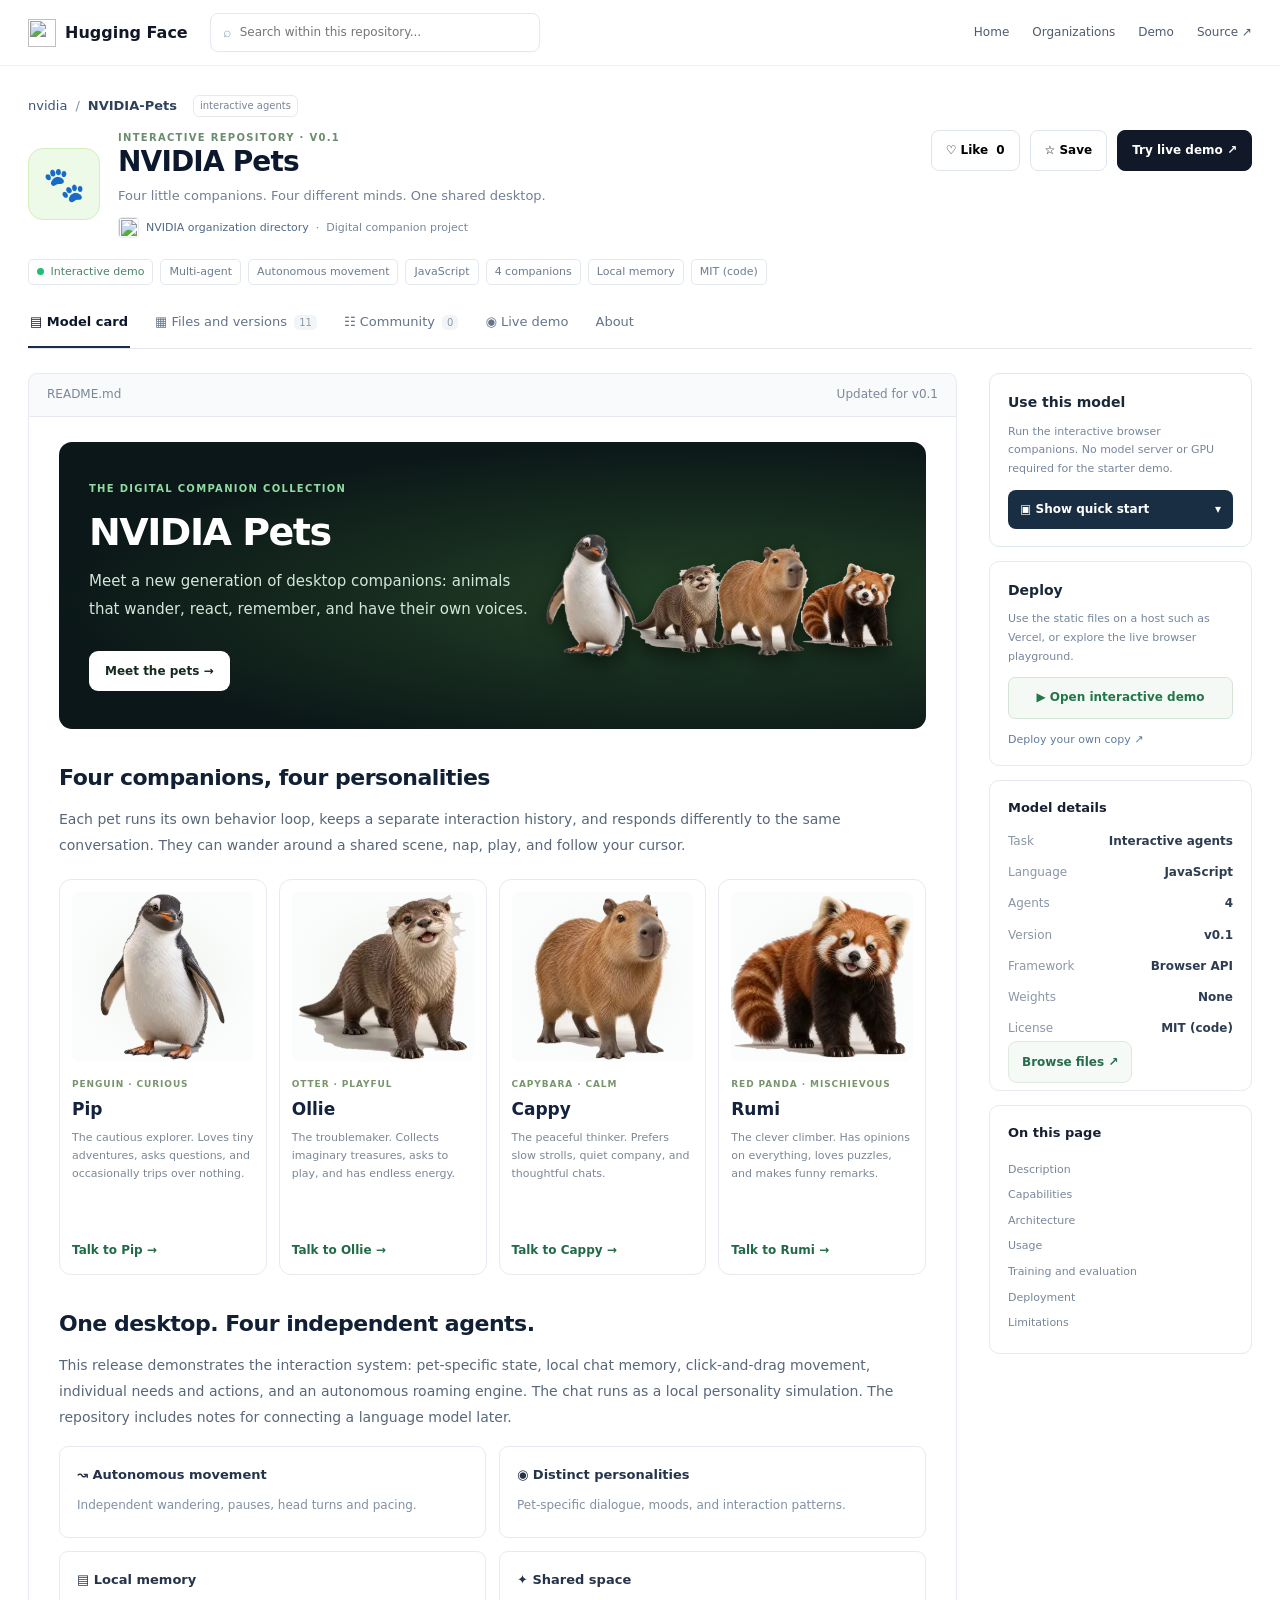
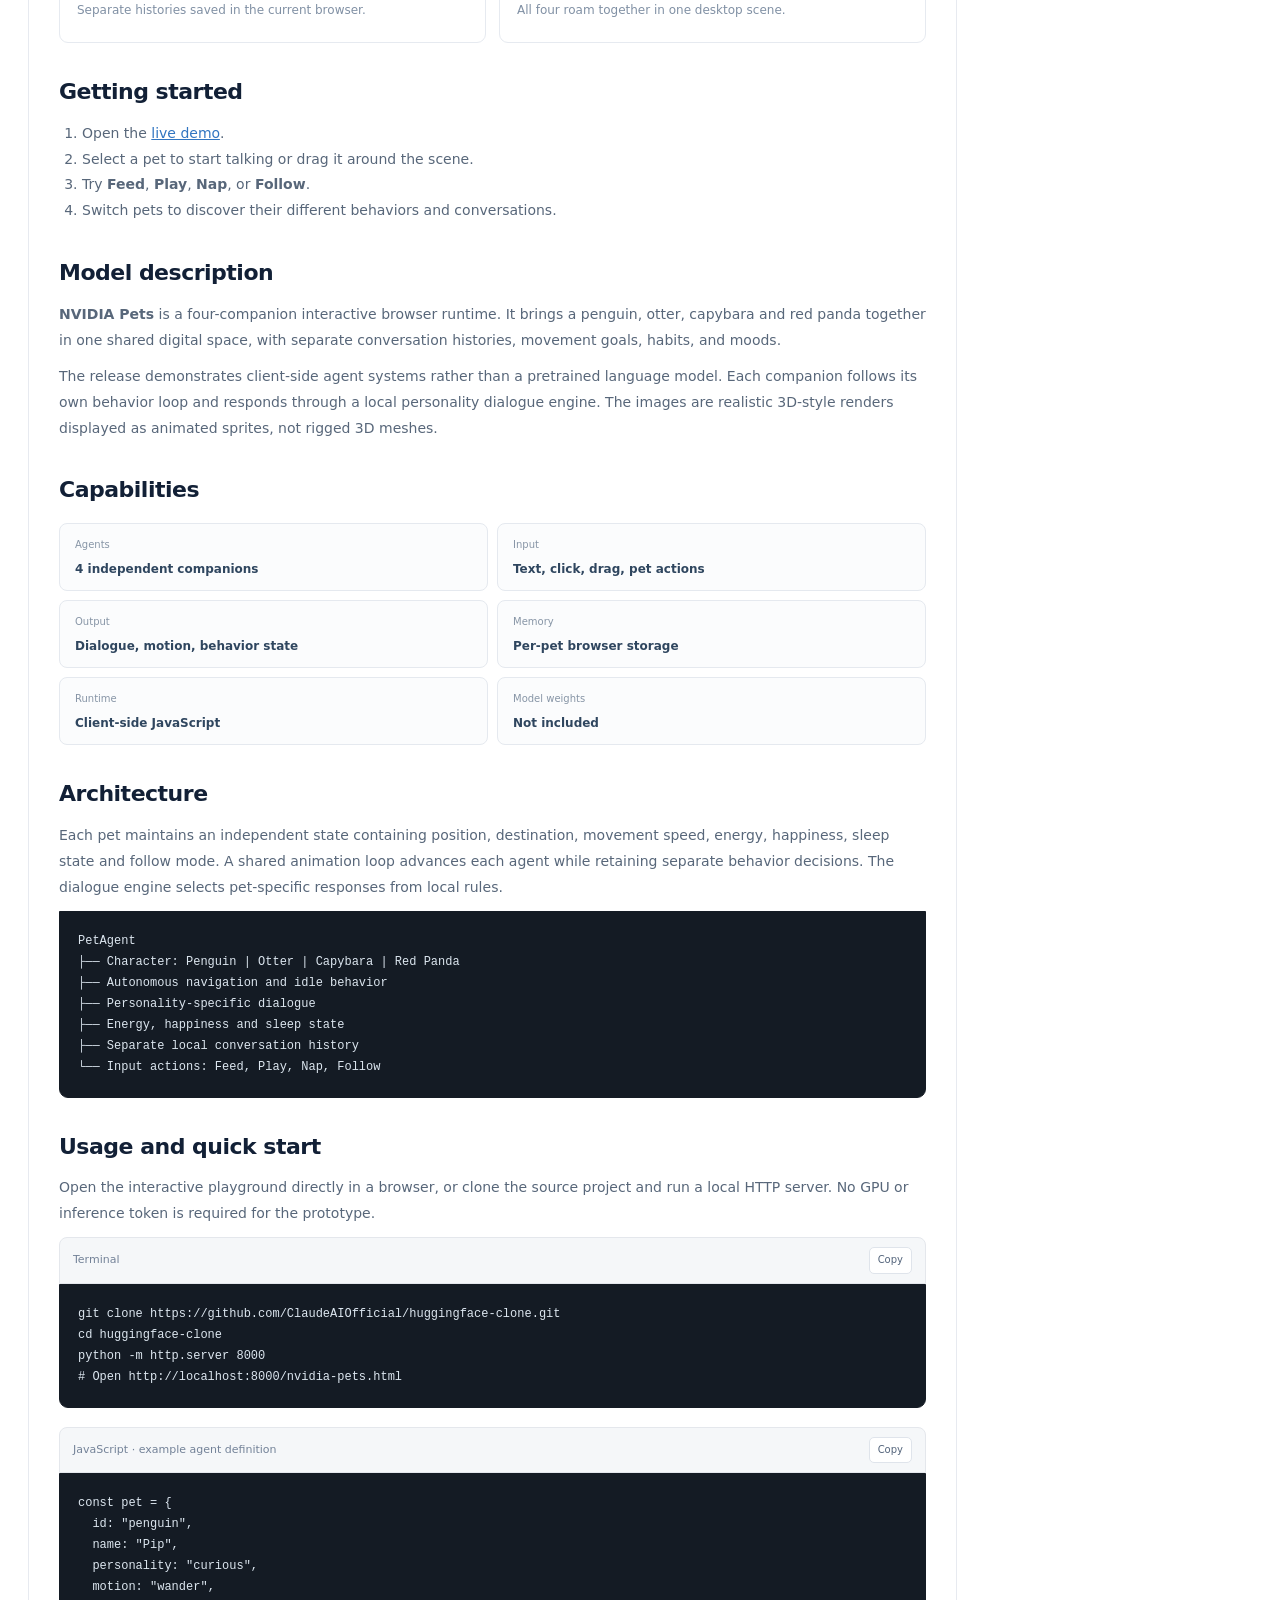
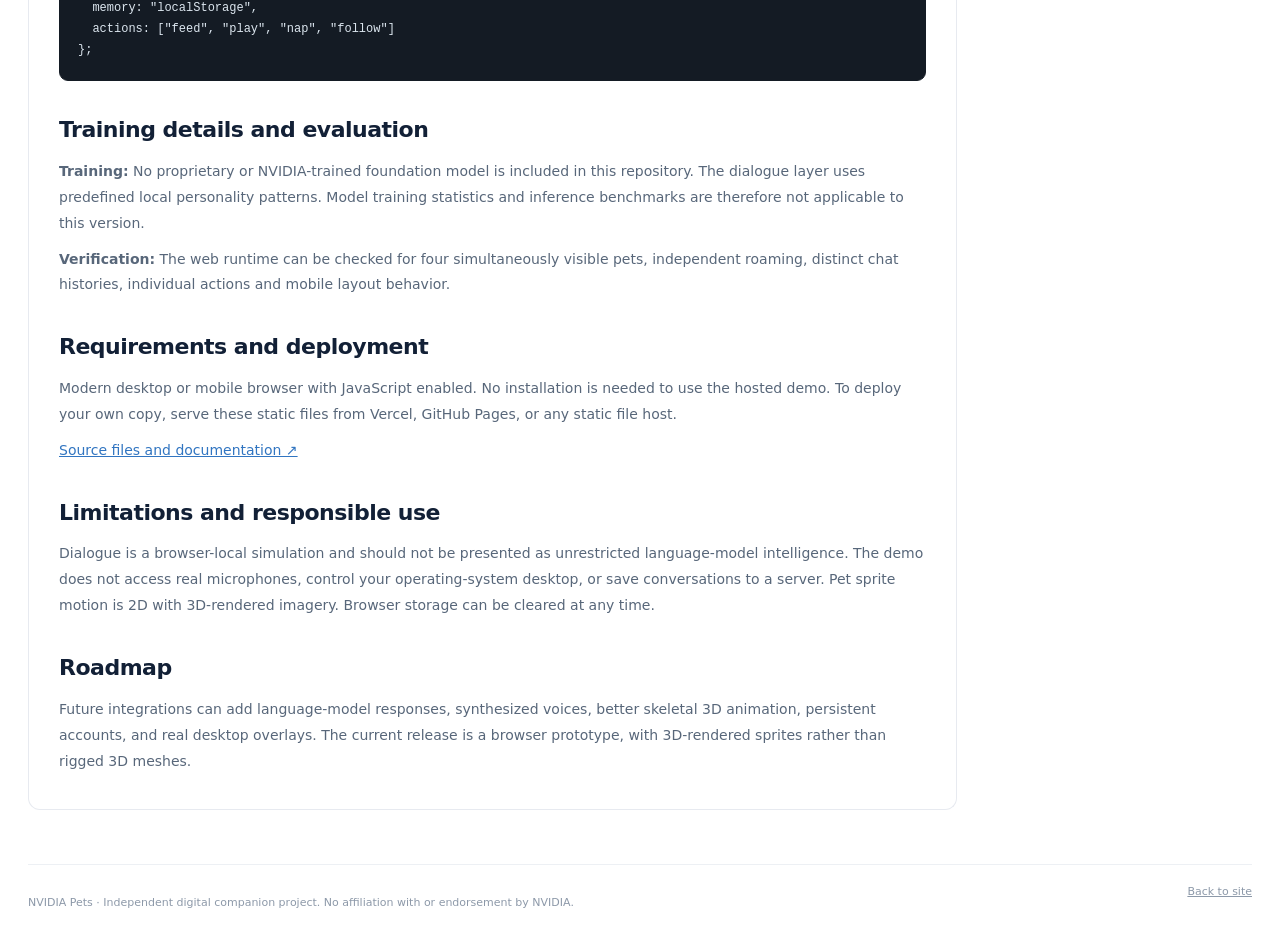
==== nvidia-pets.html @ 10529e74 "Expand NVIDIA Pets into Hugging Face-style model repository with files, community and usage tabs" ====
<!doctype html>
<html lang="en">
<head>
<meta charset="utf-8">
<meta name="viewport" content="width=device-width,initial-scale=1">
<meta name="theme-color" content="#ffffff">
<meta name="description" content="NVIDIA Pets: four digital pet companions, each with their own personality, memory and autonomous desktop behavior.">
<title>NVIDIA Pets · Interactive Digital Companions</title>
<link rel="icon" href="https://huggingface.co/front/assets/huggingface_logo-noborder.svg">
<link rel="stylesheet" href="./nvidia-pets/site.css">
<link rel="stylesheet" href="./nvidia-pets/model-repo.css">
<script defer src="./nvidia-pets/site.js"></script>
<script defer src="./nvidia-pets/model-repo.js"></script>
</head>
<body>
<header class="topbar">
 <div class="topnav wrap">
   <a class="hf-logo" href="./index.html"><img src="https://huggingface.co/front/assets/huggingface_logo-noborder.svg" alt=""> <b>Hugging Face</b></a>
   <span class="topsearch"><span aria-hidden="true">⌕</span><input aria-label="Find a section" placeholder="Search within this repository..." id="repoSearch"></span>
   <nav aria-label="Site navigation">
    <a href="./index.html">Home</a>
    <a href="./nvidia.html">Organizations</a>
    <a href="#demo" id="navDemo">Demo</a>
    <a href="https://github.com/ClaudeAIOfficial/huggingface-clone/tree/main/nvidia-pets" target="_blank" rel="noopener">Source ↗</a>
   </nav>
 </div>
</header>
<div class="wrap">
 <div class="breadcrumbs model-crumbs"><a href="./nvidia.html">nvidia</a><span>/</span><strong>NVIDIA-Pets</strong><span class="repo-model-identifier">interactive agents</span></div>
 <div class="repohead">
  <div class="titleline"><div class="repoicon">🐾</div><div><div class="eyebrow">Interactive repository · v0.1</div><h1>NVIDIA Pets</h1><p>Four little companions. Four different minds. One shared desktop.</p><div class="author-byline"><img src="https://cdn-avatars.huggingface.co/v1/production/uploads/65df9200dc3292a8983e5017/Vs5FPVCH-VZBipV3qKTuy.png" alt=""> <a href="./nvidia.html">NVIDIA organization directory</a><span>·</span><span>Digital companion project</span></div></div></div>
  <div class="repo-actions"><button type="button" class="button" id="favoriteRepo" aria-pressed="false">♡ Like <span id="likeCount">0</span></button><button type="button" class="button" id="saveRepo" aria-pressed="false">☆ Save</button><a class="button primary" href="#demo" data-switch="demo">Try live demo ↗</a></div>
 </div>
 <div class="chips model-tags"><span class="tag dot"><i></i> Interactive demo</span><span class="tag">Multi-agent</span><span class="tag">Autonomous movement</span><span class="tag">JavaScript</span><span class="tag">4 companions</span><span class="tag">Local memory</span><span class="tag">MIT (code)</span></div>
 <div class="tabs model-tabs" role="tablist" aria-label="Repository sections">
    <button role="tab" id="tab-overview" class="selected" data-tab="overview" aria-selected="true">▤ Model card</button>
    <button role="tab" id="tab-files" data-tab="files" aria-selected="false">▦ Files and versions <span class="subtab-stat">11</span></button>
    <button role="tab" id="tab-community" data-tab="community" aria-selected="false">☷ Community <span id="communityCount" class="subtab-stat">0</span></button>
    <button role="tab" id="tab-demo" data-tab="demo" aria-selected="false">◉ Live demo</button>
    <button role="tab" id="tab-about" data-tab="about" aria-selected="false">About</button>
 </div>
 <div class="pagegrid">
 <main id="maincontent">
  <section id="overview" class="tabpanel visible" role="tabpanel" aria-labelledby="tab-overview">
   <div class="section-label"><span>README.md</span><span>Updated for v0.1</span></div>
   <div class="markdown">
    <div class="releasehero"><div><div class="eyebrow light">THE DIGITAL COMPANION COLLECTION</div><h2>NVIDIA Pets</h2><p>Meet a new generation of desktop companions: animals that wander, react, remember, and have their own voices.</p><a href="#demo" class="light-button" data-switch="demo">Meet the pets →</a></div><div class="mini-creatures"><img src="./nvidia-pets/assets/penguin.webp" alt="Penguin"><img src="./nvidia-pets/assets/otter.webp" alt="Otter"><img src="./nvidia-pets/assets/capybara.webp" alt="Capybara"><img src="./nvidia-pets/assets/red-panda.webp" alt="Red panda"></div></div>
    <h2>Four companions, four personalities</h2>
    <p>Each pet runs its own behavior loop, keeps a separate interaction history, and responds differently to the same conversation. They can wander around a shared scene, nap, play, and follow your cursor.</p>
    <div class="pet-cards">
      <article class="pet-card"><img src="./nvidia-pets/assets/penguin.webp" alt="3D penguin"><div class="pet-type">PENGUIN · CURIOUS</div><h3>Pip</h3><p>The cautious explorer. Loves tiny adventures, asks questions, and occasionally trips over nothing.</p><button data-pick="penguin">Talk to Pip →</button></article>
      <article class="pet-card"><img src="./nvidia-pets/assets/otter.webp" alt="3D otter"><div class="pet-type">OTTER · PLAYFUL</div><h3>Ollie</h3><p>The troublemaker. Collects imaginary treasures, asks to play, and has endless energy.</p><button data-pick="otter">Talk to Ollie →</button></article>
      <article class="pet-card"><img src="./nvidia-pets/assets/capybara.webp" alt="3D capybara"><div class="pet-type">CAPYBARA · CALM</div><h3>Cappy</h3><p>The peaceful thinker. Prefers slow strolls, quiet company, and thoughtful chats.</p><button data-pick="capybara">Talk to Cappy →</button></article>
      <article class="pet-card"><img src="./nvidia-pets/assets/red-panda.webp" alt="3D red panda"><div class="pet-type">RED PANDA · MISCHIEVOUS</div><h3>Rumi</h3><p>The clever climber. Has opinions on everything, loves puzzles, and makes funny remarks.</p><button data-pick="red-panda">Talk to Rumi →</button></article>
    </div>
    <h2>One desktop. Four independent agents.</h2>
    <p>This release demonstrates the interaction system: pet-specific state, local chat memory, click-and-drag movement, individual needs and actions, and an autonomous roaming engine. The chat runs as a local personality simulation. The repository includes notes for connecting a language model later.</p>
    <div class="features"><div><strong>↝ Autonomous movement</strong><p>Independent wandering, pauses, head turns and pacing.</p></div><div><strong>◉ Distinct personalities</strong><p>Pet-specific dialogue, moods, and interaction patterns.</p></div><div><strong>▤ Local memory</strong><p>Separate histories saved in the current browser.</p></div><div><strong>✦ Shared space</strong><p>All four roam together in one desktop scene.</p></div></div>
    <h2>Getting started</h2><ol><li>Open the <a href="#demo" data-switch="demo">live demo</a>.</li><li>Select a pet to start talking or drag it around the scene.</li><li>Try <strong>Feed</strong>, <strong>Play</strong>, <strong>Nap</strong>, or <strong>Follow</strong>.</li><li>Switch pets to discover their different behaviors and conversations.</li></ol>
    <h2 id="description">Model description</h2>
    <p><strong>NVIDIA Pets</strong> is a four-companion interactive browser runtime. It brings a penguin, otter, capybara and red panda together in one shared digital space, with separate conversation histories, movement goals, habits, and moods.</p>
    <p>The release demonstrates client-side agent systems rather than a pretrained language model. Each companion follows its own behavior loop and responds through a local personality dialogue engine. The images are realistic 3D-style renders displayed as animated sprites, not rigged 3D meshes.</p>
    <h2 id="capabilities">Capabilities</h2>
    <div class="spec-grid">
     <div><span>Agents</span><strong>4 independent companions</strong></div>
     <div><span>Input</span><strong>Text, click, drag, pet actions</strong></div>
     <div><span>Output</span><strong>Dialogue, motion, behavior state</strong></div>
     <div><span>Memory</span><strong>Per-pet browser storage</strong></div>
     <div><span>Runtime</span><strong>Client-side JavaScript</strong></div>
     <div><span>Model weights</span><strong>Not included</strong></div>
    </div>
    <h2 id="architecture">Architecture</h2>
    <p>Each pet maintains an independent state containing position, destination, movement speed, energy, happiness, sleep state and follow mode. A shared animation loop advances each agent while retaining separate behavior decisions. The dialogue engine selects pet-specific responses from local rules.</p>
    <pre class="code-sample"><code>PetAgent
├── Character: Penguin | Otter | Capybara | Red Panda
├── Autonomous navigation and idle behavior
├── Personality-specific dialogue
├── Energy, happiness and sleep state
├── Separate local conversation history
└── Input actions: Feed, Play, Nap, Follow</code></pre>
    <h2 id="usage">Usage and quick start</h2>
    <p>Open the interactive playground directly in a browser, or clone the source project and run a local HTTP server. No GPU or inference token is required for the prototype.</p>
    <div class="code-head"><span>Terminal</span><button class="copy-snippet" data-copy-target="clone-command">Copy</button></div>
    <pre class="code-sample" id="clone-command"><code>git clone https://github.com/ClaudeAIOfficial/huggingface-clone.git
cd huggingface-clone
python -m http.server 8000
# Open http://localhost:8000/nvidia-pets.html</code></pre>
    <div class="code-head"><span>JavaScript · example agent definition</span><button class="copy-snippet" data-copy-target="pet-config-example">Copy</button></div>
    <pre class="code-sample" id="pet-config-example"><code>const pet = {
  id: "penguin",
  name: "Pip",
  personality: "curious",
  motion: "wander",
  memory: "localStorage",
  actions: ["feed", "play", "nap", "follow"]
};</code></pre>
    <h2 id="training">Training details and evaluation</h2>
    <p><strong>Training:</strong> No proprietary or NVIDIA-trained foundation model is included in this repository. The dialogue layer uses predefined local personality patterns. Model training statistics and inference benchmarks are therefore not applicable to this version.</p>
    <p><strong>Verification:</strong> The web runtime can be checked for four simultaneously visible pets, independent roaming, distinct chat histories, individual actions and mobile layout behavior.</p>
    <h2 id="requirements">Requirements and deployment</h2>
    <p>Modern desktop or mobile browser with JavaScript enabled. No installation is needed to use the hosted demo. To deploy your own copy, serve these static files from Vercel, GitHub Pages, or any static file host.</p>
    <p><a href="https://github.com/ClaudeAIOfficial/huggingface-clone/tree/main/nvidia-pets" target="_blank" rel="noopener">Source files and documentation ↗</a></p>
    <h2 id="limitations">Limitations and responsible use</h2>
    <p>Dialogue is a browser-local simulation and should not be presented as unrestricted language-model intelligence. The demo does not access real microphones, control your operating-system desktop, or save conversations to a server. Pet sprite motion is 2D with 3D-rendered imagery. Browser storage can be cleared at any time.</p>
    <h2>Roadmap</h2><p>Future integrations can add language-model responses, synthesized voices, better skeletal 3D animation, persistent accounts, and real desktop overlays. The current release is a browser prototype, with 3D-rendered sprites rather than rigged 3D meshes.</p>
   </div>
  </section>
  <section id="demo" class="tabpanel" role="tabpanel" aria-labelledby="tab-demo">
   <div class="demo-heading"><div><span class="eyebrow">Interactive playground</span><h2>Meet your pets</h2><p>Click a pet to chat. Drag it to a new spot, or let everyone roam.</p></div><div class="status"><span class="live-dot"></span> 4 companions running</div></div>
   <div class="stage" id="petStage" aria-label="Four digital pets roaming together">
    <div class="stage-top"><span class="scene-pill">● Desktop garden</span><button type="button" id="pauseAll">Pause movement</button></div>
    <div class="stage-floor"></div>
    <button class="pet-sprite" data-pet="penguin" aria-label="Select Pip the penguin"><img src="./nvidia-pets/assets/penguin.webp" alt=""><span class="pet-label">Pip <small>curious</small></span></button>
    <button class="pet-sprite" data-pet="otter" aria-label="Select Ollie the otter"><img src="./nvidia-pets/assets/otter.webp" alt=""><span class="pet-label">Ollie <small>playful</small></span></button>
    <button class="pet-sprite" data-pet="capybara" aria-label="Select Cappy the capybara"><img src="./nvidia-pets/assets/capybara.webp" alt=""><span class="pet-label">Cappy <small>calm</small></span></button>
    <button class="pet-sprite" data-pet="red-panda" aria-label="Select Rumi the red panda"><img src="./nvidia-pets/assets/red-panda.webp" alt=""><span class="pet-label">Rumi <small>mischievous</small></span></button>
    <div class="stage-help">Four independent behavior loops · Drag any pet to move it</div>
   </div>
   <div class="interaction">
    <div class="interaction-main">
     <div class="agent-tabs" id="petTabs" aria-label="Choose a pet"><button data-select="penguin" class="active">Pip</button><button data-select="otter">Ollie</button><button data-select="capybara">Cappy</button><button data-select="red-panda">Rumi</button></div>
     <div class="chat-top"><div><strong id="chatTitle">Pip · Penguin</strong><span id="chatMood">Curious</span></div><button type="button" id="clearChat" title="Clear this pet's local chat">Clear chat</button></div>
     <div class="messages" id="messages" aria-live="polite" aria-label="Conversation"></div>
     <form id="chatForm" class="composer"><label class="sr-only" for="chatInput">Message your pet</label><input id="chatInput" autocomplete="off" placeholder="Ask your pet something..." maxlength="500"><button type="submit" id="sendChat">Send ↗</button></form>
     <p class="simulation-note">Chat responses use local personality rules. A language-model connection can be added separately.</p>
    </div>
    <aside class="interaction-actions"><h3>Pet actions</h3><div class="action-grid"><button data-action="feed"><span>🥕</span> Feed</button><button data-action="play"><span>🎾</span> Play</button><button data-action="nap"><span>💤</span> Nap</button><button data-action="follow"><span>↝</span> Follow</button></div><p id="actionFeedback">Pip is exploring.</p><div class="statbar"><label>Happiness <span id="happyValue">78%</span></label><div class="bar"><div id="happyBar"></div></div></div><div class="statbar"><label>Energy <span id="energyValue">82%</span></label><div class="bar energy"><div id="energyBar"></div></div></div><p class="tip">Each pet has its own mood, stats, memories and behavior state.</p></aside>
   </div>
  </section>
  <section id="files" class="tabpanel" role="tabpanel" aria-labelledby="tab-files">
   <div class="repo-files-toolbar"><div class="file-branch">⌁ main <span>▾</span></div><div class="file-summary"><span>11 files</span><a href="https://github.com/ClaudeAIOfficial/huggingface-clone/commits/main/nvidia-pets" target="_blank" rel="noopener">Commit history ↗</a><a href="https://github.com/ClaudeAIOfficial/huggingface-clone/tree/main/nvidia-pets" target="_blank" rel="noopener">View on GitHub ↗</a></div></div>
   <div class="latest-commit"><strong>Latest version · v0.1</strong><span>Four independent pet agents, responsive demo and documentation</span><a href="https://github.com/ClaudeAIOfficial/huggingface-clone/commits/main/nvidia-pets" target="_blank" rel="noopener">History</a></div>
   <div class="files-table" role="table" aria-label="Repository files">
    <div class="file-row" role="row"><span>▦</span><a href="https://github.com/ClaudeAIOfficial/huggingface-clone/tree/main/nvidia-pets/assets" target="_blank" rel="noopener">assets/</a><small>4 images</small><small>Pet artwork</small></div>
    <div class="file-row nested" role="row"><span>▧</span><a href="./nvidia-pets/assets/penguin.webp" target="_blank">penguin.webp</a><small>9.5 KB</small><small>Image</small></div>
    <div class="file-row nested" role="row"><span>▧</span><a href="./nvidia-pets/assets/otter.webp" target="_blank">otter.webp</a><small>12.2 KB</small><small>Image</small></div>
    <div class="file-row nested" role="row"><span>▧</span><a href="./nvidia-pets/assets/capybara.webp" target="_blank">capybara.webp</a><small>11.7 KB</small><small>Image</small></div>
    <div class="file-row nested" role="row"><span>▧</span><a href="./nvidia-pets/assets/red-panda.webp" target="_blank">red-panda.webp</a><small>11.8 KB</small><small>Image</small></div>
    <div class="file-row" role="row"><span>▤</span><a href="https://github.com/ClaudeAIOfficial/huggingface-clone/blob/main/nvidia-pets/README.md" target="_blank" rel="noopener">README.md</a><small>Documentation</small><small>Model card</small></div>
    <div class="file-row" role="row"><span>▤</span><a href="https://github.com/ClaudeAIOfficial/huggingface-clone/blob/main/nvidia-pets/AGENTS.md" target="_blank" rel="noopener">AGENTS.md</a><small>Architecture</small><small>Agent design</small></div>
    <div class="file-row" role="row"><span>▣</span><a href="https://github.com/ClaudeAIOfficial/huggingface-clone/blob/main/nvidia-pets/pets.json" target="_blank" rel="noopener">pets.json</a><small>JSON</small><small>Agent manifest</small></div>
    <div class="file-row" role="row"><span>▣</span><a href="https://github.com/ClaudeAIOfficial/huggingface-clone/blob/main/nvidia-pets/site.js" target="_blank" rel="noopener">site.js</a><small>JavaScript</small><small>Runtime</small></div>
    <div class="file-row" role="row"><span>▣</span><a href="https://github.com/ClaudeAIOfficial/huggingface-clone/blob/main/nvidia-pets/site.css" target="_blank" rel="noopener">site.css</a><small>CSS</small><small>Interface</small></div>
    <div class="file-row" role="row"><span>▣</span><a href="https://github.com/ClaudeAIOfficial/huggingface-clone/blob/main/nvidia-pets/model-repo.css" target="_blank" rel="noopener">model-repo.css</a><small>CSS</small><small>Repository layout</small></div>
    <div class="file-row" role="row"><span>▣</span><a href="https://github.com/ClaudeAIOfficial/huggingface-clone/blob/main/nvidia-pets/model-repo.js" target="_blank" rel="noopener">model-repo.js</a><small>JavaScript</small><small>Repository controls</small></div>
   </div>
   <p class="subtle">The original source files and commit history are available through the links above. Images open directly from this site.</p>
  </section>
  <section id="community" class="tabpanel" role="tabpanel" aria-labelledby="tab-community">
   <div class="community-head"><div><h2>Community</h2><p>Discuss ideas, request new pets and share feedback.</p></div><button class="button primary" id="newDiscussion">+ New discussion</button></div>
   <div class="community-note">Posts in this demo are private to this browser. To submit a public issue, use <a href="https://github.com/ClaudeAIOfficial/huggingface-clone/issues" target="_blank" rel="noopener">GitHub Issues ↗</a>.</div>
   <form id="discussionForm" class="discussion-form" hidden>
    <label for="discussionTitle">Discussion title</label><input id="discussionTitle" required maxlength="100" placeholder="Suggest a feature or ask a question">
    <label for="discussionBody">Your message</label><textarea id="discussionBody" required maxlength="1200" rows="4" placeholder="What would you like to discuss?"></textarea>
    <div class="discussion-actions"><button type="button" class="button" id="cancelDiscussion">Cancel</button><button class="button primary" type="submit">Save discussion locally</button></div>
   </form>
   <div class="discussion-controls"><div class="discussion-pills"><button class="active" data-discussion-filter="all">All</button><button data-discussion-filter="discussion">Discussions</button><button data-discussion-filter="suggestion">Suggestions</button></div><input id="discussionSearch" placeholder="Filter by title" aria-label="Filter discussions"></div>
   <div id="discussionList" class="discussion-list"></div>
  </section>
  <section id="about" class="tabpanel" role="tabpanel" aria-labelledby="tab-about">
    <div class="section-label">About this project</div>
    <div class="markdown"><h2>Digital companions</h2><p>NVIDIA Pets explores expressive animal companions living together in a shared digital environment. Each character has its own behavior state and interactive dialogue.</p><h3>Implementation</h3><p>Client-side HTML, CSS and JavaScript power the demo. Four independent pet objects handle navigation, energy, happiness, action selection and local conversation history. The current responses are deterministic personality scripts, not inference from a trained pet language model.</p><h3>Project attribution</h3><p>This is an independently built digital-pet project. NVIDIA has not announced, developed or endorsed it.</p></div>
  </section>
 </main>
 <aside class="reporail model-rail">
   <div class="railcard use-model-card"><div class="rail-title">Use this model</div>
     <p>Run the interactive browser companions. No model server or GPU required for the starter demo.</p>
     <button class="model-primary" id="openUsage">▣ Show quick start <span>▾</span></button>
     <div class="model-usage" id="usagePanel" hidden><div class="code-head"><span>Terminal</span><button class="copy-snippet" data-copy-target="railUsageCode">Copy</button></div><pre id="railUsageCode">git clone https://github.com/ClaudeAIOfficial/huggingface-clone.git
cd huggingface-clone
python -m http.server 8000</pre><a href="#demo" data-switch="demo">Open live demo ↗</a></div>
   </div>
   <div class="railcard deploy-card"><div class="rail-title">Deploy</div><p>Use the static files on a host such as Vercel, or explore the live browser playground.</p><a class="deploy-btn" href="#demo" data-switch="demo">▶ Open interactive demo</a><a class="deploy-link" href="https://vercel.com/new" target="_blank" rel="noopener">Deploy your own copy ↗</a></div>
   <div class="railcard"><h3>Model details</h3><div class="railrow"><span>Task</span><b>Interactive agents</b></div><div class="railrow"><span>Language</span><b>JavaScript</b></div><div class="railrow"><span>Agents</span><b>4</b></div><div class="railrow"><span>Version</span><b>v0.1</b></div><div class="railrow"><span>Framework</span><b>Browser API</b></div><div class="railrow"><span>Weights</span><b>None</b></div><div class="railrow"><span>License</span><b>MIT (code)</b></div><a class="rail-link" href="#files" data-switch="files">Browse files ↗</a></div>
   <div class="railcard toc-rail"><h3>On this page</h3><a href="#description">Description</a><a href="#capabilities">Capabilities</a><a href="#architecture">Architecture</a><a href="#usage">Usage</a><a href="#training">Training and evaluation</a><a href="#requirements">Deployment</a><a href="#limitations">Limitations</a></div>
 </aside>
 </div>
 <footer><p>NVIDIA Pets · Independent digital companion project. No affiliation with or endorsement by NVIDIA.</p><a href="./index.html">Back to site</a></footer>
</div>
</body>
</html>
---- nvidia-pets/site.css ----
:root{font-family:Inter,ui-sans-serif,system-ui,-apple-system,"Segoe UI",sans-serif;color:#172033;background:#fff;font-size:14px;line-height:1.6}*{box-sizing:border-box}html{scroll-behavior:smooth}body{margin:0}a{color:inherit;text-decoration:none}button,input{font:inherit}button{cursor:pointer}.wrap{max-width:1320px;margin:0 auto;padding:0 28px}.topbar{border-bottom:1px solid #edf0f4;background:#fff}.topnav{height:65px;display:flex;align-items:center;gap:22px}.hf-logo{display:flex;align-items:center;gap:9px;font-size:16px;white-space:nowrap;color:#111827}.hf-logo img{width:28px;height:28px}.topsearch{border:1px solid #e5e8ee;box-shadow:0 1px 4px #00000005;border-radius:8px;display:flex;align-items:center;gap:7px;color:#94a3b8;padding:7px 12px;width:min(330px,30vw)}.topsearch input{min-width:0;width:100%;border:0;outline:0;font-size:12px}.topnav nav{display:flex;gap:23px;margin-left:auto;font-size:12px;color:#4e5c70;white-space:nowrap}.topnav nav a:hover,.breadcrumbs a:hover{color:#1660b5}.breadcrumbs{display:flex;align-items:center;gap:10px;color:#8190a2;font-size:12px;margin:29px 0 20px}.breadcrumbs strong{color:#30415b}.repohead{display:flex;justify-content:space-between;align-items:center;gap:20px}.titleline{display:flex;gap:18px;align-items:center}.repoicon{background:#edfae7;border:1px solid #d2efbc;font-size:34px;display:grid;place-items:center;width:72px;height:72px;border-radius:15px;flex:none}.eyebrow{font-size:10px;font-weight:800;color:#6a8d6d;letter-spacing:.13em;text-transform:uppercase}.titleline h1{margin:0;color:#0b182d;font-size:31px;letter-spacing:-1px;line-height:1.15}.titleline p{margin:8px 0 0;color:#718096;font-size:13px}.repo-actions{display:flex;gap:10px}.button{border:1px solid #dfe5ec;border-radius:8px;padding:10px 14px;white-space:nowrap;background:#fff;font-weight:650;font-size:12px;display:inline-flex;align-items:center;gap:8px}.button.primary{background:#111827;color:#fff;border-color:#111827}.button:hover{box-shadow:0 5px 14px #0001}.chips{display:flex;gap:7px;flex-wrap:wrap;margin:24px 0 19px}.tag{border-radius:5px;background:#f7f9fb;color:#6b7c90;border:1px solid #e8ecf1;padding:3px 8px;font-size:11px}.tag.dot{color:#4b8563}.tag i,.live-dot{display:inline-block;height:7px;width:7px;border-radius:50%;background:#22bd74;margin-right:3px}.tabs{display:flex;border-bottom:1px solid #e5e7eb;gap:23px;margin-bottom:29px;overflow:auto}.tabs button{white-space:nowrap;border:0;border-bottom:2px solid transparent;background:transparent;color:#64748b;padding:13px 2px;font-size:13px}.tabs button.selected{border-bottom-color:#182b4a;color:#0c1729;font-weight:750}.pagegrid{display:grid;grid-template-columns:minmax(0,1fr) 263px;gap:32px}.pagegrid main{min-width:0}.tabpanel{display:none;min-width:0}.tabpanel.visible{display:block}.section-label{display:flex;justify-content:space-between;align-items:center;border:1px solid #e7eaf0;border-radius:9px 9px 0 0;background:#f9fafb;color:#7b8799;font-size:12px;padding:11px 18px}.markdown{border:1px solid #e7eaf0;border-top:0;border-radius:0 0 12px 12px;padding:25px 30px;line-height:1.85;color:#58677a}.markdown h2{font-size:22px;color:#122036;line-height:1.35;margin:34px 0 14px;letter-spacing:-.5px}.markdown h3{font-size:16px;color:#13223d;margin:18px 0 5px}.markdown p{margin:10px 0}.markdown a{text-decoration:underline;color:#3175c1}.markdown ol{padding-left:23px}.releasehero{border-radius:13px;background:radial-gradient(ellipse at 75% 55%,#244226,#0b1718 72%);padding:38px 30px;min-height:270px;display:grid;grid-template-columns:1.3fr 1fr;align-items:center;gap:20px;overflow:hidden}.releasehero h2{font-size:38px;color:#fff;letter-spacing:-1.5px;margin:9px 0 10px}.releasehero p{font-size:15px;color:#d4e7d9;max-width:470px}.releasehero .eyebrow.light{color:#90dba1}.light-button{display:inline-flex;color:#132a1d!important;text-decoration:none!important;background:#fff;padding:9px 16px;border-radius:9px;font-size:12px;font-weight:750;margin-top:17px}.mini-creatures{height:210px;position:relative;display:flex;align-items:flex-end;justify-content:center;gap:0}.mini-creatures img{width:28%;height:190px;min-width:0;object-fit:contain;filter:drop-shadow(0 8px 10px #0008);margin-left:-9px}.mini-creatures img:nth-child(2){height:165px}.mini-creatures img:nth-child(3){height:180px}.mini-creatures img:nth-child(4){height:170px}.pet-cards{display:grid;grid-template-columns:repeat(4,minmax(0,1fr));gap:12px;margin:20px 0 25px}.pet-card{border:1px solid #e6eaf0;border-radius:12px;overflow:hidden;min-width:0;background:white;padding:12px}.pet-card>img{width:100%;height:170px;object-fit:contain;background:radial-gradient(ellipse,#f0f4ee,#fbfcfc 70%);border-radius:8px;display:block}.pet-type{font-size:9px;font-weight:800;letter-spacing:.1em;color:#7a956e;margin:14px 0 0}.pet-card h3{font-size:17px;margin:2px 0 3px}.pet-card p{font-size:11px;color:#7c8796;margin:3px 0;line-height:1.65;min-height:96px}.pet-card button{border:0;background:none;color:#226a46;font-size:12px;font-weight:750;margin-top:11px;padding:0}.features{display:grid;grid-template-columns:1fr 1fr;gap:13px;margin:15px 0 28px}.features>div{border:1px solid #e6eaf0;border-radius:9px;padding:15px 17px}.features strong{font-size:13px;color:#25344b}.features p{font-size:12px;margin:6px 0;color:#8090a4}.reporail{display:flex;flex-direction:column;gap:14px}.railcard{border:1px solid #e6e9ef;border-radius:10px;padding:17px 18px}.railcard h3{margin:0 0 13px;font-size:13px}.railcard p{font-size:12px;color:#7b8796;line-height:1.7}.railrow{display:flex;justify-content:space-between;gap:10px;margin:12px 0;font-size:12px}.railrow span{color:#8a96a7}.railrow b{font-weight:650;color:#2e3c51;text-align:right}.rail-link{padding:13px;text-align:center;color:#286c4e;border:1px solid #ddeadd;border-radius:9px;background:#f5faf6;font-weight:700;font-size:12px}footer{border-top:1px solid #edf0f4;color:#8d99a9;margin:54px 0 20px;padding-top:18px;display:flex;justify-content:space-between;gap:15px;font-size:11px}footer a{text-decoration:underline}.demo-heading{display:flex;justify-content:space-between;align-items:center;gap:15px;margin:8px 0 18px}.demo-heading h2{font-size:26px;line-height:1.2;margin:4px 0}.demo-heading p{color:#8290a0;font-size:12px;margin:7px 0}.status{white-space:nowrap;color:#607687;font-size:12px;background:#f5f8f6;padding:7px 11px;border-radius:20px}.stage{height:420px;position:relative;overflow:hidden;border:1px solid #dde8e1;border-radius:17px;background:radial-gradient(ellipse at 48% 28%,#e6f9e6,#e9f2f7 72%,#d9e5ef 100%);touch-action:none;isolation:isolate}.stage::before{content:"";position:absolute;inset:0;opacity:.17;background-image:radial-gradient(#899baa 1px,transparent 1px);background-size:21px 21px;pointer-events:none}.stage-floor{position:absolute;left:-20%;right:-20%;bottom:-22%;height:49%;transform:perspective(280px) rotateX(15deg);background:radial-gradient(ellipse at 50% 14%,#c4dec5bb,#b3d5bf66 45%,transparent 74%);border-radius:50%;pointer-events:none}.stage-top{position:absolute;top:15px;left:16px;right:16px;display:flex;justify-content:space-between;align-items:center;z-index:6;pointer-events:none}.stage-top>*{pointer-events:auto}.scene-pill{border-radius:22px;background:#ffffffd9;border:1px solid #fff;padding:5px 11px;color:#56726b;font-size:11px;backdrop-filter:blur(6px)}.stage-top button{background:#ffffffcd;border:1px solid #dce9e3;border-radius:20px;padding:6px 12px;color:#4b655c;font-size:11px}.stage-help{position:absolute;bottom:12px;left:16px;right:16px;text-align:center;color:#71908f;font-size:10px;pointer-events:none}.pet-sprite{position:absolute;z-index:3;width:130px;height:205px;background:none;border:0;left:var(--x,50%);top:var(--y,63%);transform:translate(-50%,-50%);padding:0;transition:filter .15s;touch-action:none;user-select:none;cursor:grab}.pet-sprite img{height:164px;width:100%;object-fit:contain;object-position:center bottom;display:block;filter:drop-shadow(0 8px 4px #32453624);transform:scaleX(var(--face,1));pointer-events:none;transition:transform .2s}.pet-sprite.active img{filter:drop-shadow(0 8px 3px #3245362f) drop-shadow(0 0 16px #83d5a488)}.pet-sprite.playing img{animation:hop .32s ease-in-out 6 alternate}.pet-sprite.napping img{filter:grayscale(.13) brightness(.95)}.pet-sprite:focus-visible{outline:2px solid #297b58;border-radius:10px}.pet-sprite:active{cursor:grabbing}.pet-label{display:flex;gap:5px;align-items:center;justify-content:center;margin:-3px auto 0;padding:5px 7px;width:max-content;max-width:100%;border-radius:20px;background:#fffdf1;box-shadow:0 3px 12px #182c2422;border:1px solid #dde6d8;font-size:11px;font-weight:800;color:#23344d;white-space:nowrap}.pet-label small{font-size:9px;font-weight:500;color:#7f8b9e}.pet-sprite.active .pet-label{background:#1e4530;color:#fff}.pet-sprite.active .pet-label small{color:#c8ebd6}@keyframes hop{from{transform:scaleX(var(--face,1)) translateY(0)}to{transform:scaleX(var(--face,1)) translateY(-13px)}}.interaction{display:grid;grid-template-columns:minmax(0,1fr) 220px;gap:16px;margin-top:17px}.interaction-main,.interaction-actions{border:1px solid #e5eaf0;border-radius:12px;background:#fff;overflow:hidden}.agent-tabs{display:flex;border-bottom:1px solid #e8edf1;padding:0 12px;overflow:auto}.agent-tabs button{border:0;border-bottom:2px solid transparent;padding:12px 12px;color:#8b97a6;background:none;white-space:nowrap;font-size:12px}.agent-tabs button.active{border-color:#3b8b62;color:#205b3e;font-weight:750}.chat-top{padding:14px 16px;display:flex;justify-content:space-between;align-items:center;background:#fbfcfd}.chat-top strong{display:block;font-size:13px}.chat-top span{font-size:11px;color:#8795a4}.chat-top button{border:0;background:none;color:#98a3b2;font-size:11px}.messages{height:218px;overflow:auto;padding:14px 18px;display:flex;flex-direction:column;gap:10px;scroll-behavior:smooth}.bubble{max-width:86%;padding:9px 12px;border-radius:14px;white-space:pre-wrap;font-size:12px;line-height:1.6;overflow-wrap:anywhere}.bubble.pet{align-self:flex-start;background:#f1f6f3;color:#325444;border-bottom-left-radius:4px}.bubble.user{align-self:flex-end;background:#233d34;color:#fff;border-bottom-right-radius:4px}.bubble .sender{display:block;color:#759784;font-size:9px;font-weight:750;margin-bottom:2px}.bubble.user .sender{color:#b3cfc4}.composer{margin:4px 15px 0;border:1px solid #dfe6e6;display:flex;align-items:center;gap:6px;border-radius:10px;padding:5px}.composer input{flex:1;width:0;min-width:0;padding:9px;border:0;outline:0;font-size:12px}.composer button{background:#193e2b;color:white;border:0;border-radius:7px;padding:9px 13px;white-space:nowrap;font-size:11px}.simulation-note{font-size:10px;color:#91a0aa;margin:7px 18px 13px}.interaction-actions{padding:15px}.interaction-actions h3{margin:0 0 11px;font-size:13px}.action-grid{display:grid;grid-template-columns:1fr 1fr;gap:7px}.action-grid button{border:1px solid #e3eae8;background:#f8faf9;padding:10px 5px;border-radius:8px;font-size:11px;color:#495f57}.action-grid button span{display:block;font-size:18px}.action-grid button:hover{background:#e9f6ed}.interaction-actions>p{color:#74889a;font-size:11px}.statbar{margin:14px 0}.statbar label{display:flex;justify-content:space-between;color:#718091;font-size:10px}.bar{height:6px;background:#f1f3f4;border-radius:10px;overflow:hidden;margin-top:6px}.bar>div{height:100%;width:75%;background:#66c98e;border-radius:9px;transition:width .25s}.bar.energy>div{background:#93b5e8}.interaction-actions .tip{border-top:1px solid #e8ebee;padding-top:12px;margin-top:20px;color:#a0a9b5}.file-list{border:1px solid #e8eaf0;border-top:0;border-radius:0 0 10px 10px}.file-list a{display:block;padding:15px 19px;border-bottom:1px solid #e7eaf0;font-weight:600;color:#425770;font-size:13px}.file-list a:last-child{border:0}.file-list a:hover{background:#f9fafb}.file-list small{color:#94a2af;font-weight:450;font-size:11px;margin-left:15px}.subtle{font-size:12px;color:#8998a7}.sr-only{position:absolute;clip:rect(0,0,0,0);width:1px;height:1px;overflow:hidden;white-space:nowrap}.tabpanel:target{scroll-margin-top:12px}@media(max-width:1100px){.pagegrid{grid-template-columns:minmax(0,1fr)}.reporail{display:none}.pet-cards{grid-template-columns:repeat(2,minmax(0,1fr))}.pet-card p{min-height:65px}}@media(max-width:740px){.wrap{padding:0 16px}.topnav{height:57px}.topnav nav,.topsearch{display:none}.repohead{align-items:flex-start;flex-direction:column}.titleline h1{font-size:27px}.titleline p{font-size:12px}.repo-actions{margin-left:87px}.releasehero{grid-template-columns:1fr;padding:25px 20px}.releasehero h2{font-size:30px}.mini-creatures{height:125px}.mini-creatures img{height:120px!important}.markdown{padding:16px}.pet-cards{grid-template-columns:repeat(2,minmax(0,1fr));gap:8px}.pet-card{padding:7px}.pet-card>img{height:140px}.pet-card p{font-size:10px;min-height:115px}.features{grid-template-columns:1fr}.interaction{grid-template-columns:1fr}.action-grid{grid-template-columns:repeat(4,minmax(0,1fr))}.action-grid button{padding:6px}.stage{height:355px}.pet-sprite{width:95px;height:155px}.pet-sprite img{height:118px}.stage-help{font-size:9px}footer{display:block}.status{font-size:10px}.demo-heading h2{font-size:21px}}@media(max-width:400px){.titleline{gap:11px}.repoicon{width:60px;height:60px}.repo-actions{margin-left:0}.pet-card p{min-height:150px}.pet-sprite{width:78px}.pet-sprite img{height:104px}.pet-label{font-size:10px}.pet-label small{display:none}}@media(prefers-reduced-motion:reduce){html{scroll-behavior:auto}*,*::before,*::after{animation-duration:.01ms!important;transition-duration:.01ms!important}}
---- nvidia-pets/model-repo.css ----
/* NVIDIA Pets model repository shell, based on common Hugging Face model-page layout patterns */
.model-crumbs{gap:8px;margin-bottom:13px;font-size:13px}.model-crumbs a{color:#3b5678}.repo-model-identifier{font-size:10px;border:1px solid #e8e9ef;border-radius:6px;padding:2px 6px;color:#798499;margin-left:8px}
.repohead{align-items:flex-start}.titleline h1{font-size:28px;letter-spacing:-.85px}.author-byline{display:flex;align-items:center;gap:7px;color:#78879a;font-size:11px;margin-top:10px}.author-byline img{height:21px;width:21px;object-fit:contain;border:1px solid #e7edf1;border-radius:4px}.author-byline a{color:#506984}.author-byline a:hover{text-decoration:underline}.repo-actions{align-self:flex-start;flex-wrap:wrap}.repo-actions button[aria-pressed=true]{color:#237a51;background:#eff9f3;border-color:#bee6ca}.model-tags{margin-top:21px;margin-bottom:11px}.model-tags .tag{background:#fff;border-color:#e3e8ef;border-radius:5px;font-size:11px}.model-tabs{margin-top:7px;margin-bottom:24px;gap:23px}.model-tabs button{font-size:13px;padding-top:16px;padding-bottom:14px}.subtab-stat{font-size:10px;color:#8c98a8;padding:2px 5px;background:#f2f5f7;border-radius:5px;margin-left:3px}
.railcard .rail-title{font-size:14px;font-weight:760;margin-bottom:9px;color:#192839}.use-model-card{border-color:#dfe8ec}.use-model-card>p,.deploy-card>p{color:#75869b;font-size:11px;margin-top:0}.model-primary{background:#192e43;color:#fff;display:flex;align-items:center;justify-content:space-between;width:100%;border:0;padding:10px 12px;border-radius:8px;font-size:12px;font-weight:650}.model-primary:hover{background:#294d68}.model-usage{margin-top:12px}.model-usage pre{padding:12px;background:#151c26;border-radius:7px;color:#dfebfa;font:10px/1.7 ui-monospace,SFMono-Regular,monospace;white-space:pre-wrap;overflow-wrap:anywhere}.model-usage>a{display:inline-block;color:#386f53;font-size:12px;margin-top:4px}.deploy-btn{display:block;width:100%;padding:10px;border-radius:7px;background:#f5f9f6;border:1px solid #d3e5d7;color:#247548;font-weight:750;font-size:12px;text-align:center}.deploy-btn:hover{background:#eaf7ef}.deploy-link{display:block;color:#607c9c;font-size:11px;margin-top:12px}.toc-rail a{display:block;color:#778799;font-size:11px;padding:4px 0}.toc-rail a:hover{color:#215a9b}
.spec-grid{display:grid;grid-template-columns:repeat(2,minmax(0,1fr));gap:9px;margin:18px 0 24px}.spec-grid>div{border:1px solid #e5e9ef;border-radius:8px;background:#fbfcfd;padding:12px 15px;min-width:0}.spec-grid span{display:block;color:#8795a6;font-size:10px}.spec-grid strong{display:block;color:#2f465f;font-size:12px;line-height:1.55;font-weight:650;margin-top:5px}.code-head{background:#f5f7f9;color:#738298;display:flex;align-items:center;justify-content:space-between;padding:9px 13px;border:1px solid #e4e7ec;border-radius:8px 8px 0 0;font-size:11px}.code-head button{background:#fff;border:1px solid #dfe4eb;padding:3px 8px;border-radius:5px;color:#53647b;font-size:10px}.code-sample{white-space:pre-wrap;overflow:auto;max-width:100%;background:#141b24;color:#dce6ef;border:1px solid #141b24;border-radius:0 0 9px 9px;margin:0 0 19px;padding:19px 18px;font:12px/1.75 ui-monospace,SFMono-Regular,Consolas,monospace}.code-sample code{font:inherit;color:inherit}
.repo-files-toolbar{display:flex;justify-content:space-between;align-items:center;gap:13px;margin:0 0 12px}.file-branch{border:1px solid #e1e6ec;background:#fff;border-radius:7px;padding:8px 12px;font-weight:700;font-size:12px}.file-branch span{margin-left:17px;color:#8e9aab}.file-summary{display:flex;gap:12px;flex-wrap:wrap;align-items:center;font-size:11px;color:#8792a1}.file-summary a{color:#52719c}.file-summary a:hover{text-decoration:underline}.latest-commit{display:flex;align-items:center;gap:12px;background:#f7faff;border:1px solid #e2eaf4;border-radius:8px 8px 0 0;padding:12px 15px;font-size:11px}.latest-commit strong{color:#425978;white-space:nowrap}.latest-commit span{color:#8c97a7;overflow:hidden;white-space:nowrap;text-overflow:ellipsis}.latest-commit a{margin-left:auto;color:#537baa}.files-table{border:1px solid #e4e8ef;border-top:0;border-radius:0 0 9px 9px;overflow:hidden}.file-row{display:grid;grid-template-columns:24px minmax(0,1fr) 85px 110px;gap:8px;align-items:center;padding:12px 15px;border-bottom:1px solid #eff1f4;font-size:12px}.file-row:last-child{border:0}.file-row:hover{background:#fafbfd}.file-row>span{color:#92a2b3}.file-row a{font-weight:550;color:#3e5880;white-space:nowrap;overflow:hidden;text-overflow:ellipsis}.file-row a:hover{text-decoration:underline}.file-row small{font-size:10px;color:#93a0b0;text-align:right}.file-row.nested a{padding-left:15px}
.community-head{display:flex;align-items:center;justify-content:space-between;gap:15px;margin-bottom:16px}.community-head h2{font-size:21px;margin:0}.community-head p{font-size:12px;color:#8794a7;margin:6px 0}.community-note{border:1px solid #dfe9f3;background:#f7fafc;border-radius:8px;color:#69809b;font-size:12px;padding:12px 15px;line-height:1.6;margin:12px 0 18px}.community-note a{text-decoration:underline;color:#4378b8}.discussion-form{border:1px solid #dfe6ef;border-radius:10px;background:#f9fafc;padding:18px;margin-bottom:20px;display:flex;flex-direction:column;gap:8px}.discussion-form[hidden]{display:none}.discussion-form label{font-size:12px;color:#40526e;font-weight:650}.discussion-form input,.discussion-form textarea{border:1px solid #dfe5ec;border-radius:6px;background:#fff;padding:10px 12px;font-size:12px;outline:0}.discussion-form input:focus,.discussion-form textarea:focus{border-color:#7da6cd}.discussion-actions{display:flex;justify-content:flex-end;gap:9px;margin-top:5px}.discussion-controls{display:flex;justify-content:space-between;align-items:center;gap:13px;border-bottom:1px solid #e4e8ed;padding:5px 0 13px}.discussion-pills{display:flex;flex-wrap:wrap;gap:5px}.discussion-pills button{border:1px solid transparent;background:transparent;color:#77869a;font-size:11px;padding:6px 10px;border-radius:6px}.discussion-pills button.active{background:#edf3f7;border-color:#dfe8ef;color:#385574;font-weight:650}.discussion-controls input{min-width:125px;max-width:250px;width:32%;border:1px solid #e0e6ed;border-radius:6px;padding:8px 10px;font-size:11px;outline:0}.discussion-list{border:1px solid #e7eaf0;border-radius:9px;margin-top:14px;overflow:hidden}.discussion-item{display:flex;align-items:flex-start;gap:12px;padding:16px;border-bottom:1px solid #eff1f3}.discussion-item:last-child{border-bottom:0}.discussion-icon{display:grid;place-items:center;height:31px;width:31px;flex:none;border-radius:50%;background:#edf4f9;color:#4c7fa6}.discussion-item h3{font-size:13px;margin:0;color:#304762;font-weight:650}.discussion-item p{font-size:12px;margin:4px 0 7px;color:#8794a5;white-space:pre-wrap;overflow-wrap:anywhere}.discussion-item small{color:#a2adba;font-size:10px}.discussion-empty{padding:48px 15px;text-align:center;color:#8e9bad;font-size:12px}.discussion-empty strong{display:block;color:#334962;font-size:16px;margin-bottom:6px}
@media(max-width:900px){.file-row{grid-template-columns:20px minmax(0,1fr) 60px}.file-row small:last-child{display:none}.latest-commit span{display:none}.toc-rail{display:none}.spec-grid{grid-template-columns:repeat(2,1fr)}}@media(max-width:740px){.model-tabs{gap:17px}.model-tabs button{font-size:12px}.repohead .repo-actions{margin-left:0}.author-byline{flex-wrap:wrap}.repo-actions{margin-top:10px}.file-row{padding:10px}.community-head{align-items:flex-start}.community-head .button{white-space:nowrap;padding:8px}.discussion-controls{align-items:stretch;flex-direction:column}.discussion-controls input{max-width:none;width:100%}.spec-grid{grid-template-columns:1fr}.latest-commit{align-items:flex-start;flex-direction:column}.latest-commit a{margin:0}}
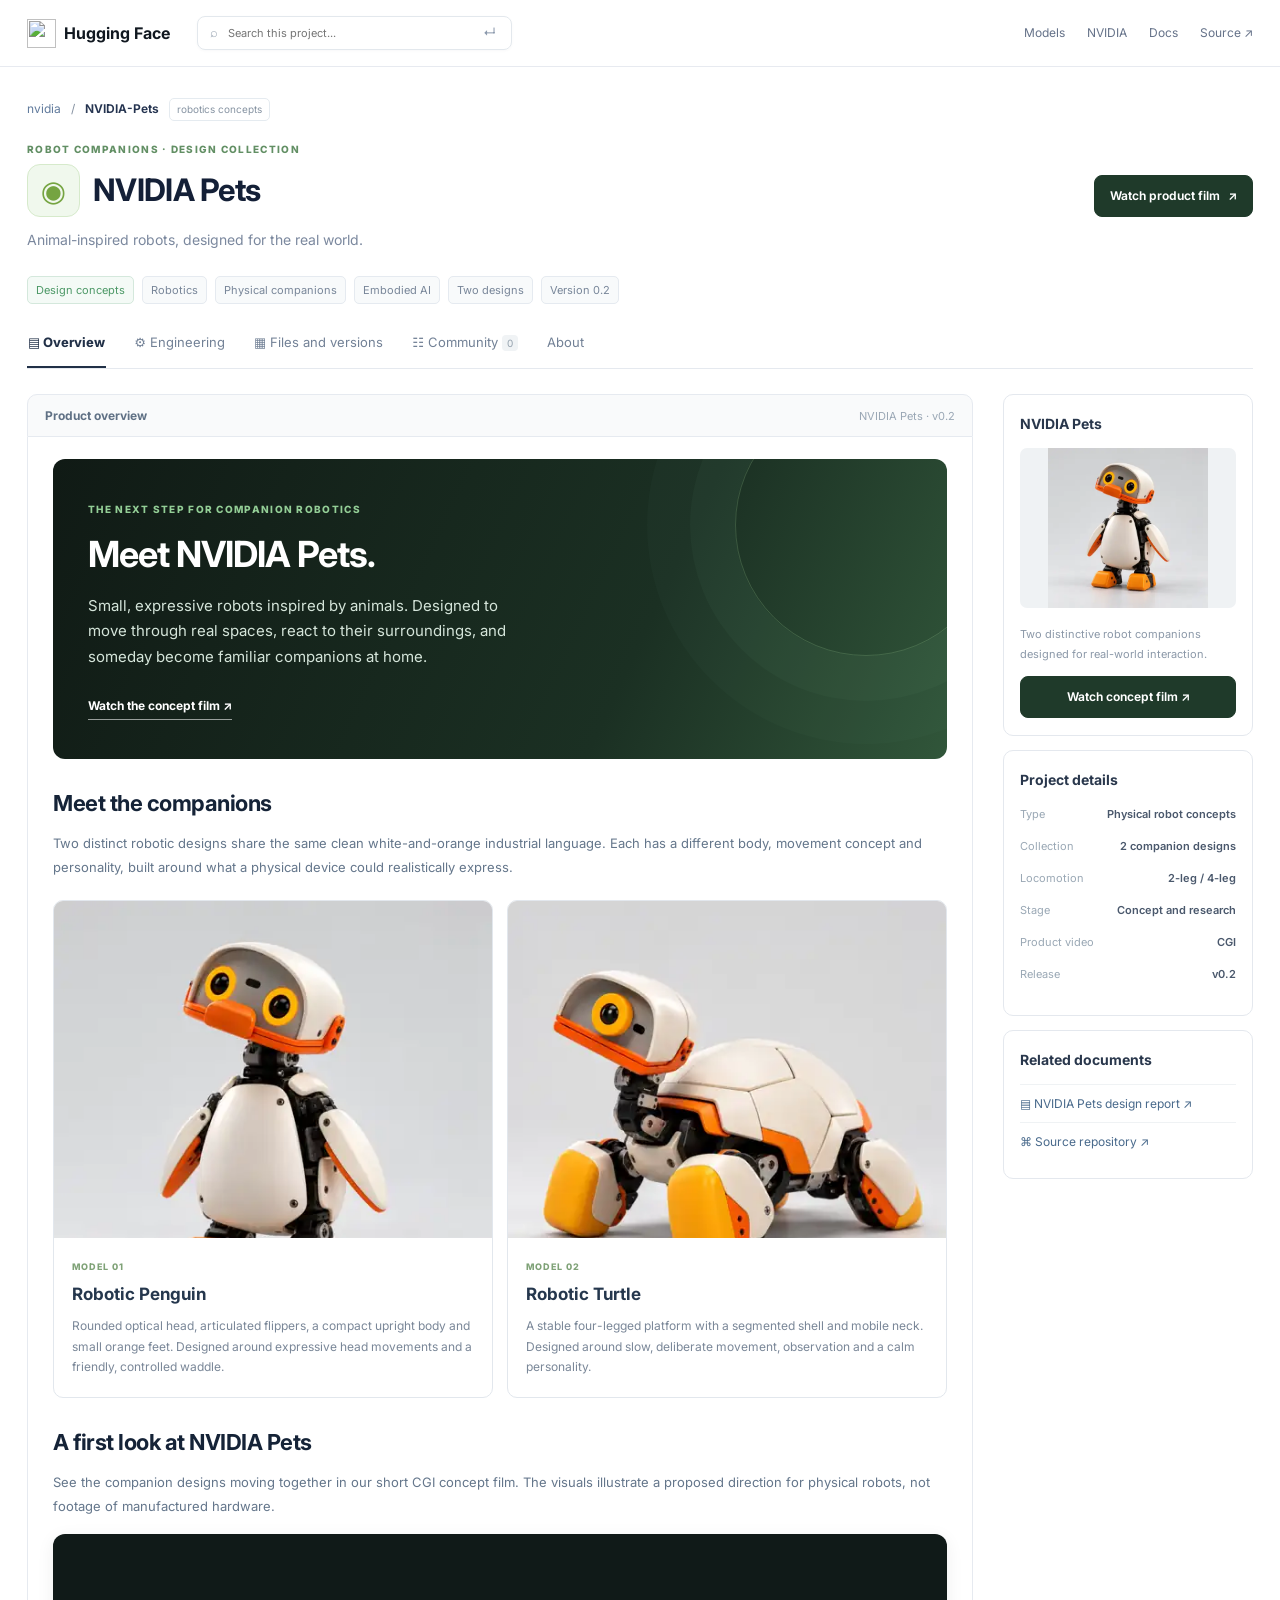
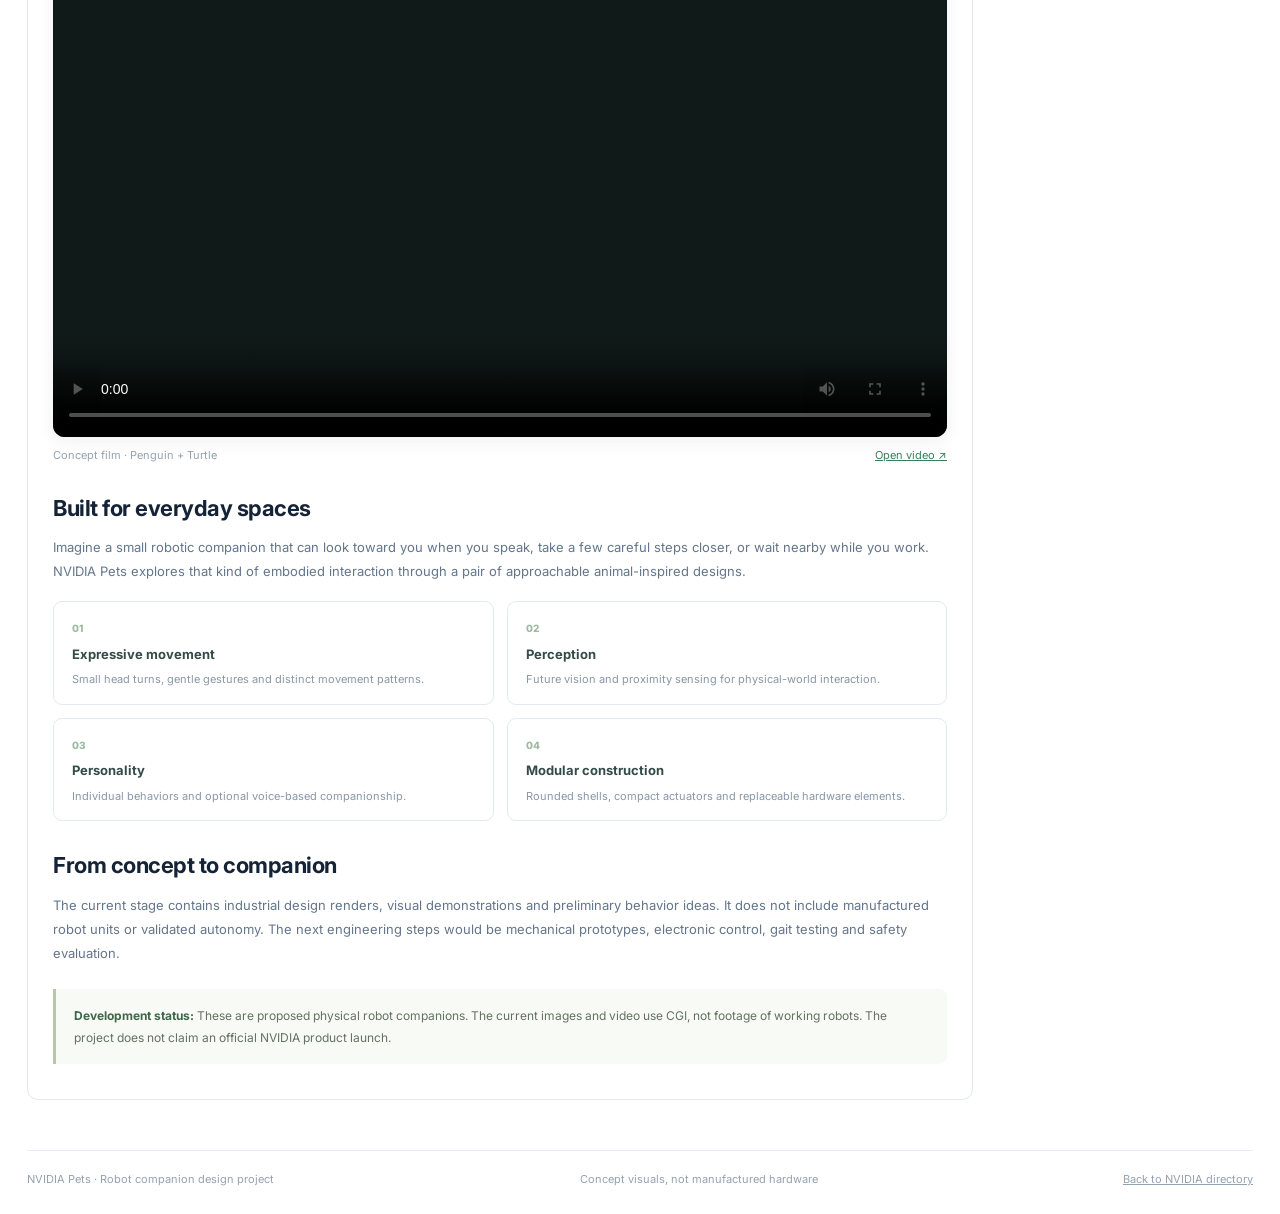
==== commit 454e779b: "Reframe NVIDIA Pets as physical robot companions and remove digital playground" ====
--- a/nvidia-pets.html
+++ b/nvidia-pets.html
@@ -1,181 +1,105 @@
 <!doctype html>
 <html lang="en">
 <head>
-<meta charset="utf-8">
-<meta name="viewport" content="width=device-width,initial-scale=1">
+<meta charset="utf-8"><meta name="viewport" content="width=device-width, initial-scale=1">
 <meta name="theme-color" content="#ffffff">
-<meta name="description" content="NVIDIA Pets: four digital pet companions, each with their own personality, memory and autonomous desktop behavior.">
-<title>NVIDIA Pets · Interactive Digital Companions</title>
+<title>NVIDIA Pets · Robot Companions</title>
+<meta name="description" content="NVIDIA Pets explores real-world robotic companions inspired by a penguin and a turtle, with expressive movement and approachable industrial design.">
+<meta property="og:title" content="NVIDIA Pets · Physical Robot Companions">
+<meta property="og:description" content="Meet two animal-inspired robot companion designs made for the physical world.">
 <link rel="icon" href="https://huggingface.co/front/assets/huggingface_logo-noborder.svg">
-<link rel="stylesheet" href="./nvidia-pets/site.css">
-<link rel="stylesheet" href="./nvidia-pets/model-repo.css">
-<script defer src="./nvidia-pets/site.js"></script>
-<script defer src="./nvidia-pets/model-repo.js"></script>
+<link rel="stylesheet" href="./nvidia-pets/robot-repo.css">
+<script defer src="./nvidia-pets/robot-repo.js"></script>
 </head>
 <body>
-<header class="topbar">
- <div class="topnav wrap">
-   <a class="hf-logo" href="./index.html"><img src="https://huggingface.co/front/assets/huggingface_logo-noborder.svg" alt=""> <b>Hugging Face</b></a>
-   <span class="topsearch"><span aria-hidden="true">⌕</span><input aria-label="Find a section" placeholder="Search within this repository..." id="repoSearch"></span>
-   <nav aria-label="Site navigation">
-    <a href="./index.html">Home</a>
-    <a href="./nvidia.html">Organizations</a>
-    <a href="#demo" id="navDemo">Demo</a>
-    <a href="https://github.com/ClaudeAIOfficial/huggingface-clone/tree/main/nvidia-pets" target="_blank" rel="noopener">Source ↗</a>
-   </nav>
+<header class="header"><div class="container navigation">
+ <a class="hf-brand" href="./index.html"><img src="https://huggingface.co/front/assets/huggingface_logo-noborder.svg" alt=""><b>Hugging Face</b></a>
+ <form id="page-search" class="search" role="search"><span aria-hidden="true">⌕</span><input id="search-term" placeholder="Search this project..." aria-label="Search this project"><button type="submit" aria-label="Find section"><span aria-hidden="true">↵</span></button></form>
+ <nav><a href="./index.html">Models</a><a href="./nvidia.html">NVIDIA</a><a href="https://huggingface.co/docs" target="_blank" rel="noopener">Docs</a><a href="https://github.com/ClaudeAIOfficial/huggingface-clone/tree/main/nvidia-pets" target="_blank" rel="noopener">Source ↗</a></nav>
+</div></header>
+<div class="container">
+ <div class="crumbs"><a href="./nvidia.html">nvidia</a><span>/</span><b>NVIDIA-Pets</b><span class="crumb-tag">robotics concepts</span></div>
+ <section class="product-heading">
+ <div><div class="kicker">ROBOT COMPANIONS · DESIGN COLLECTION</div><div class="title-with-icon"><span class="project-symbol" aria-hidden="true">◉</span><h1>NVIDIA Pets</h1></div><p>Animal-inspired robots, designed for the real world.</p></div>
+ <a class="button button-primary" href="#film">Watch product film <span>↗</span></a>
+ </section>
+ <div class="tags"><span class="tag active">Design concepts</span><span class="tag">Robotics</span><span class="tag">Physical companions</span><span class="tag">Embodied AI</span><span class="tag">Two designs</span><span class="tag">Version 0.2</span></div>
+ <div class="tabbar" role="tablist" aria-label="Repository sections">
+  <button class="current" id="tab-overview" data-tab="overview" role="tab" aria-selected="true">▤ Overview</button>
+  <button id="tab-engineering" data-tab="engineering" role="tab" aria-selected="false">⚙ Engineering</button>
+  <button id="tab-files" data-tab="files" role="tab" aria-selected="false">▦ Files and versions</button>
+  <button id="tab-community" data-tab="community" role="tab" aria-selected="false">☷ Community <span id="discussionCount">0</span></button>
+  <button id="tab-about" data-tab="about" role="tab" aria-selected="false">About</button>
  </div>
-</header>
-<div class="wrap">
- <div class="breadcrumbs model-crumbs"><a href="./nvidia.html">nvidia</a><span>/</span><strong>NVIDIA-Pets</strong><span class="repo-model-identifier">interactive agents</span></div>
- <div class="repohead">
-  <div class="titleline"><div class="repoicon">🐾</div><div><div class="eyebrow">Interactive repository · v0.1</div><h1>NVIDIA Pets</h1><p>Four little companions. Four different minds. One shared desktop.</p><div class="author-byline"><img src="https://cdn-avatars.huggingface.co/v1/production/uploads/65df9200dc3292a8983e5017/Vs5FPVCH-VZBipV3qKTuy.png" alt=""> <a href="./nvidia.html">NVIDIA organization directory</a><span>·</span><span>Digital companion project</span></div></div></div>
-  <div class="repo-actions"><button type="button" class="button" id="favoriteRepo" aria-pressed="false">♡ Like <span id="likeCount">0</span></button><button type="button" class="button" id="saveRepo" aria-pressed="false">☆ Save</button><a class="button primary" href="#demo" data-switch="demo">Try live demo ↗</a></div>
+ <div class="content-grid">
+  <main>
+   <section id="overview" class="tabpanel shown" role="tabpanel" aria-labelledby="tab-overview">
+    <div class="document-bar"><strong>Product overview</strong><span>NVIDIA Pets · v0.2</span></div>
+    <div class="page-section">
+     <div class="intro"><span class="eyebrow">THE NEXT STEP FOR COMPANION ROBOTICS</span><h2>Meet NVIDIA Pets.</h2><p>Small, expressive robots inspired by animals. Designed to move through real spaces, react to their surroundings, and someday become familiar companions at home.</p><a class="inline-action" href="#film">Watch the concept film <span aria-hidden="true">↗</span></a></div>
+     <h2 id="companions">Meet the companions</h2>
+     <p>Two distinct robotic designs share the same clean white-and-orange industrial language. Each has a different body, movement concept and personality, built around what a physical device could realistically express.</p>
+     <div class="pet-grid">
+      <article class="pet-card"><div class="pet-picture"><img src="./nvidia-pets/assets/robot-penguin.webp" alt="Penguin-inspired robot with white body, orange beak and feet"></div><div class="pet-caption"><span>MODEL 01</span><h3>Robotic Penguin</h3><p>Rounded optical head, articulated flippers, a compact upright body and small orange feet. Designed around expressive head movements and a friendly, controlled waddle.</p></div></article>
+      <article class="pet-card"><div class="pet-picture"><img src="./nvidia-pets/assets/robot-turtle.webp" alt="Turtle-inspired robot with segmented white shell and four feet"></div><div class="pet-caption"><span>MODEL 02</span><h3>Robotic Turtle</h3><p>A stable four-legged platform with a segmented shell and mobile neck. Designed around slow, deliberate movement, observation and a calm personality.</p></div></article>
+     </div>
+     <h2 id="film">A first look at NVIDIA Pets</h2><p>See the companion designs moving together in our short CGI concept film. The visuals illustrate a proposed direction for physical robots, not footage of manufactured hardware.</p>
+     <div class="video-container"><video controls playsinline preload="metadata" poster="https://d2ol7oe51mr4n9.cloudfront.net/user_3DFeZk0LqgiFcue7STVOyiCo13m/3692a45e-161e-4ed5-abc3-b23541d4fa26.jpg" aria-label="NVIDIA Pets concept film"><source src="https://d2ol7oe51mr4n9.cloudfront.net/user_3DFeZk0LqgiFcue7STVOyiCo13m/55a240cf-6a00-4455-b21c-77b6df1cd6e2.mp4" type="video/mp4">Your browser does not support the video. <a href="https://d2ol7oe51mr4n9.cloudfront.net/user_3DFeZk0LqgiFcue7STVOyiCo13m/55a240cf-6a00-4455-b21c-77b6df1cd6e2.mp4">Open the film</a>.</video></div>
+     <div class="video-description"><span>Concept film · Penguin + Turtle</span><a href="https://d2ol7oe51mr4n9.cloudfront.net/user_3DFeZk0LqgiFcue7STVOyiCo13m/55a240cf-6a00-4455-b21c-77b6df1cd6e2.mp4" target="_blank" rel="noopener">Open video ↗</a></div>
+     <h2 id="vision">Built for everyday spaces</h2><p>Imagine a small robotic companion that can look toward you when you speak, take a few careful steps closer, or wait nearby while you work. NVIDIA Pets explores that kind of embodied interaction through a pair of approachable animal-inspired designs.</p>
+     <div class="feature-grid">
+      <div><span>01</span><b>Expressive movement</b><p>Small head turns, gentle gestures and distinct movement patterns.</p></div>
+      <div><span>02</span><b>Perception</b><p>Future vision and proximity sensing for physical-world interaction.</p></div>
+      <div><span>03</span><b>Personality</b><p>Individual behaviors and optional voice-based companionship.</p></div>
+      <div><span>04</span><b>Modular construction</b><p>Rounded shells, compact actuators and replaceable hardware elements.</p></div>
+     </div>
+     <h2 id="development">From concept to companion</h2><p>The current stage contains industrial design renders, visual demonstrations and preliminary behavior ideas. It does not include manufactured robot units or validated autonomy. The next engineering steps would be mechanical prototypes, electronic control, gait testing and safety evaluation.</p>
+     <div class="notice"><strong>Development status:</strong> These are proposed physical robot companions. The current images and video use CGI, not footage of working robots. The project does not claim an official NVIDIA product launch.</div>
+    </div>
+   </section>
+   <section id="engineering" class="tabpanel" role="tabpanel" aria-labelledby="tab-engineering">
+    <div class="document-bar"><strong>Design and engineering</strong><span>Technical direction</span></div>
+    <div class="page-section">
+     <h2>Hardware architecture</h2><p>The two robots are conceived as small, self-contained physical devices. Their shells, joints, sensor positions, and feet follow a consistent industrial design system, while their locomotion mechanisms differ.</p>
+     <div class="spec-grid"><div><small>ROBOTICS STAGE</small><b>Design concept</b></div><div><small>BODY CONFIGURATIONS</small><b>Biped + quadruped</b></div><div><small>USER INTERACTION</small><b>Motion, vision and proposed voice</b></div><div><small>COMPUTE</small><b>To be selected</b></div></div>
+     <h3>Mechanical systems</h3><p>The penguin concept calls for stable low-speed bipedal movement and mechanically limited flipper gestures. The turtle concept favors a low center of gravity, short steps and an articulating neck. Both would require motion-control work and physical testing.</p>
+     <h3>Sensing and autonomy</h3><p>Future versions could use cameras, microphones, proximity sensors, and embedded controllers to recognize interaction cues, avoid nearby objects and respond through movement. These subsystems remain proposed features, not demonstrated hardware capabilities.</p>
+     <h3>Safety and buildability</h3><p>A functioning product would require torque limits, fall detection, obstacle avoidance, safe charging, thermal design and durability testing. The design aims to make moving parts simple and accessible, but there are no published mechanical performance results yet.</p>
+     <h2>Research and design report</h2><p>A companion report documents the concept, intended hardware architecture, and the distinction between prototype software and physical robotics.</p><a class="button button-secondary" href="./papers/nvidia-pets.html">Open design report ↗</a>
+    </div>
+   </section>
+   <section id="files" class="tabpanel" role="tabpanel" aria-labelledby="tab-files">
+    <div class="document-bar"><strong>Files and versions</strong><span>Selected repository resources</span></div>
+    <div class="repo-files">
+     <a href="https://github.com/ClaudeAIOfficial/huggingface-clone/tree/main/nvidia-pets/assets" target="_blank" rel="noopener"><span>▧</span><b>assets/</b><small>Robot design images</small></a>
+     <a href="./nvidia-pets/assets/robot-penguin.webp" target="_blank"><span>▧</span><b>robot-penguin.webp</b><small>Product render</small></a>
+     <a href="./nvidia-pets/assets/robot-turtle.webp" target="_blank"><span>▧</span><b>robot-turtle.webp</b><small>Product render</small></a>
+     <a href="https://github.com/ClaudeAIOfficial/huggingface-clone/blob/main/nvidia-pets/README.md" target="_blank" rel="noopener"><span>▤</span><b>README.md</b><small>Project overview</small></a>
+     <a href="https://github.com/ClaudeAIOfficial/huggingface-clone/blob/main/nvidia-pets/AGENTS.md" target="_blank" rel="noopener"><span>▤</span><b>AGENTS.md</b><small>Planned robotics architecture</small></a>
+     <a href="https://github.com/ClaudeAIOfficial/huggingface-clone/blob/main/nvidia-pets/pets.json" target="_blank" rel="noopener"><span>▣</span><b>pets.json</b><small>Robot design manifest</small></a>
+     <a href="https://github.com/ClaudeAIOfficial/huggingface-clone/tree/main/nvidia-pets" target="_blank" rel="noopener"><span>⌘</span><b>Browse the full source tree</b><small>GitHub ↗</small></a>
+    </div>
+   </section>
+   <section id="community" class="tabpanel" role="tabpanel" aria-labelledby="tab-community">
+    <div class="document-bar"><strong>Community</strong><span>Design feedback</span></div>
+    <div class="page-section">
+     <div class="community-intro"><div><h2>Shape the future of NVIDIA Pets</h2><p>Share ideas for physical movements, sensors, interactions and product design.</p></div><button class="button button-primary" id="newDiscussion" type="button">+ New discussion</button></div>
+     <div class="notice small">Posts in this preview stay in your browser. For shared discussion, use <a href="https://github.com/ClaudeAIOfficial/huggingface-clone/issues" target="_blank" rel="noopener">GitHub Issues ↗</a>.</div>
+     <form id="discussionForm" class="discussion-form" hidden><label for="discussionTitle">Discussion title</label><input id="discussionTitle" required maxlength="100" placeholder="A feature or engineering question"><label for="discussionBody">Message</label><textarea id="discussionBody" required maxlength="1200" rows="4" placeholder="What would you like to explore?"></textarea><div class="form-actions"><button class="button button-secondary" type="button" id="cancelDiscussion">Cancel</button><button class="button button-primary" type="submit">Save locally</button></div></form>
+     <div id="discussionList" class="discussion-list"></div>
+    </div>
+   </section>
+   <section id="about" class="tabpanel" role="tabpanel" aria-labelledby="tab-about">
+    <div class="document-bar"><strong>About NVIDIA Pets</strong><span>Project notes</span></div>
+    <div class="page-section"><h2>Robot companionship</h2><p>NVIDIA Pets is an industrial design exploration into animal-inspired physical robot companions, beginning with a penguin and a turtle. The project emphasizes approachable form, expressive motion and the possibility of embodied personal AI.</p><p>The current video and renders are concept visualizations. There are no claimed manufactured units, verified hardware demonstrations or official NVIDIA release associated with this independent project.</p><h2>Design material</h2><a href="./papers/nvidia-pets.html">Read the accompanying design report ↗</a></div>
+   </section>
+  </main>
+  <aside class="right-sidebar">
+   <div class="side-card"><div class="side-head">NVIDIA Pets</div><img class="side-preview" src="./nvidia-pets/assets/robot-penguin.webp" alt="Robotic penguin concept"><p>Two distinctive robot companions designed for real-world interaction.</p><a class="button button-primary full" href="#film">Watch concept film ↗</a></div>
+   <div class="side-card"><h3>Project details</h3><div class="property"><span>Type</span><b>Physical robot concepts</b></div><div class="property"><span>Collection</span><b>2 companion designs</b></div><div class="property"><span>Locomotion</span><b>2-leg / 4-leg</b></div><div class="property"><span>Stage</span><b>Concept and research</b></div><div class="property"><span>Product video</span><b>CGI</b></div><div class="property"><span>Release</span><b>v0.2</b></div></div>
+   <div class="side-card"><h3>Related documents</h3><a class="side-link" href="./papers/nvidia-pets.html">▤ NVIDIA Pets design report ↗</a><a class="side-link" href="https://github.com/ClaudeAIOfficial/huggingface-clone/tree/main/nvidia-pets" target="_blank" rel="noopener">⌘ Source repository ↗</a></div>
+  </aside>
  </div>
- <div class="chips model-tags"><span class="tag dot"><i></i> Interactive demo</span><span class="tag">Multi-agent</span><span class="tag">Autonomous movement</span><span class="tag">JavaScript</span><span class="tag">4 companions</span><span class="tag">Local memory</span><span class="tag">MIT (code)</span></div>
- <div class="tabs model-tabs" role="tablist" aria-label="Repository sections">
-    <button role="tab" id="tab-overview" class="selected" data-tab="overview" aria-selected="true">▤ Model card</button>
-    <button role="tab" id="tab-files" data-tab="files" aria-selected="false">▦ Files and versions <span class="subtab-stat">11</span></button>
-    <button role="tab" id="tab-community" data-tab="community" aria-selected="false">☷ Community <span id="communityCount" class="subtab-stat">0</span></button>
-    <button role="tab" id="tab-demo" data-tab="demo" aria-selected="false">◉ Live demo</button>
-    <button role="tab" id="tab-about" data-tab="about" aria-selected="false">About</button>
- </div>
- <div class="pagegrid">
- <main id="maincontent">
-  <section id="overview" class="tabpanel visible" role="tabpanel" aria-labelledby="tab-overview">
-   <div class="section-label"><span>README.md</span><span>Updated for v0.1</span></div>
-   <div class="markdown">
-    <div class="releasehero"><div><div class="eyebrow light">THE DIGITAL COMPANION COLLECTION</div><h2>NVIDIA Pets</h2><p>Meet a new generation of desktop companions: animals that wander, react, remember, and have their own voices.</p><a href="#demo" class="light-button" data-switch="demo">Meet the pets →</a></div><div class="mini-creatures"><img src="./nvidia-pets/assets/penguin.webp" alt="Penguin"><img src="./nvidia-pets/assets/otter.webp" alt="Otter"><img src="./nvidia-pets/assets/capybara.webp" alt="Capybara"><img src="./nvidia-pets/assets/red-panda.webp" alt="Red panda"></div></div>
-    <h2>Four companions, four personalities</h2>
-    <p>Each pet runs its own behavior loop, keeps a separate interaction history, and responds differently to the same conversation. They can wander around a shared scene, nap, play, and follow your cursor.</p>
-    <div class="pet-cards">
-      <article class="pet-card"><img src="./nvidia-pets/assets/penguin.webp" alt="3D penguin"><div class="pet-type">PENGUIN · CURIOUS</div><h3>Pip</h3><p>The cautious explorer. Loves tiny adventures, asks questions, and occasionally trips over nothing.</p><button data-pick="penguin">Talk to Pip →</button></article>
-      <article class="pet-card"><img src="./nvidia-pets/assets/otter.webp" alt="3D otter"><div class="pet-type">OTTER · PLAYFUL</div><h3>Ollie</h3><p>The troublemaker. Collects imaginary treasures, asks to play, and has endless energy.</p><button data-pick="otter">Talk to Ollie →</button></article>
-      <article class="pet-card"><img src="./nvidia-pets/assets/capybara.webp" alt="3D capybara"><div class="pet-type">CAPYBARA · CALM</div><h3>Cappy</h3><p>The peaceful thinker. Prefers slow strolls, quiet company, and thoughtful chats.</p><button data-pick="capybara">Talk to Cappy →</button></article>
-      <article class="pet-card"><img src="./nvidia-pets/assets/red-panda.webp" alt="3D red panda"><div class="pet-type">RED PANDA · MISCHIEVOUS</div><h3>Rumi</h3><p>The clever climber. Has opinions on everything, loves puzzles, and makes funny remarks.</p><button data-pick="red-panda">Talk to Rumi →</button></article>
-    </div>
-    <h2>One desktop. Four independent agents.</h2>
-    <p>This release demonstrates the interaction system: pet-specific state, local chat memory, click-and-drag movement, individual needs and actions, and an autonomous roaming engine. The chat runs as a local personality simulation. The repository includes notes for connecting a language model later.</p>
-    <div class="features"><div><strong>↝ Autonomous movement</strong><p>Independent wandering, pauses, head turns and pacing.</p></div><div><strong>◉ Distinct personalities</strong><p>Pet-specific dialogue, moods, and interaction patterns.</p></div><div><strong>▤ Local memory</strong><p>Separate histories saved in the current browser.</p></div><div><strong>✦ Shared space</strong><p>All four roam together in one desktop scene.</p></div></div>
-    <h2>Getting started</h2><ol><li>Open the <a href="#demo" data-switch="demo">live demo</a>.</li><li>Select a pet to start talking or drag it around the scene.</li><li>Try <strong>Feed</strong>, <strong>Play</strong>, <strong>Nap</strong>, or <strong>Follow</strong>.</li><li>Switch pets to discover their different behaviors and conversations.</li></ol>
-    <h2 id="description">Model description</h2>
-    <p><strong>NVIDIA Pets</strong> is a four-companion interactive browser runtime. It brings a penguin, otter, capybara and red panda together in one shared digital space, with separate conversation histories, movement goals, habits, and moods.</p>
-    <p>The release demonstrates client-side agent systems rather than a pretrained language model. Each companion follows its own behavior loop and responds through a local personality dialogue engine. The images are realistic 3D-style renders displayed as animated sprites, not rigged 3D meshes.</p>
-    <h2 id="capabilities">Capabilities</h2>
-    <div class="spec-grid">
-     <div><span>Agents</span><strong>4 independent companions</strong></div>
-     <div><span>Input</span><strong>Text, click, drag, pet actions</strong></div>
-     <div><span>Output</span><strong>Dialogue, motion, behavior state</strong></div>
-     <div><span>Memory</span><strong>Per-pet browser storage</strong></div>
-     <div><span>Runtime</span><strong>Client-side JavaScript</strong></div>
-     <div><span>Model weights</span><strong>Not included</strong></div>
-    </div>
-    <h2 id="architecture">Architecture</h2>
-    <p>Each pet maintains an independent state containing position, destination, movement speed, energy, happiness, sleep state and follow mode. A shared animation loop advances each agent while retaining separate behavior decisions. The dialogue engine selects pet-specific responses from local rules.</p>
-    <pre class="code-sample"><code>PetAgent
-├── Character: Penguin | Otter | Capybara | Red Panda
-├── Autonomous navigation and idle behavior
-├── Personality-specific dialogue
-├── Energy, happiness and sleep state
-├── Separate local conversation history
-└── Input actions: Feed, Play, Nap, Follow</code></pre>
-    <h2 id="usage">Usage and quick start</h2>
-    <p>Open the interactive playground directly in a browser, or clone the source project and run a local HTTP server. No GPU or inference token is required for the prototype.</p>
-    <div class="code-head"><span>Terminal</span><button class="copy-snippet" data-copy-target="clone-command">Copy</button></div>
-    <pre class="code-sample" id="clone-command"><code>git clone https://github.com/ClaudeAIOfficial/huggingface-clone.git
-cd huggingface-clone
-python -m http.server 8000
-# Open http://localhost:8000/nvidia-pets.html</code></pre>
-    <div class="code-head"><span>JavaScript · example agent definition</span><button class="copy-snippet" data-copy-target="pet-config-example">Copy</button></div>
-    <pre class="code-sample" id="pet-config-example"><code>const pet = {
-  id: "penguin",
-  name: "Pip",
-  personality: "curious",
-  motion: "wander",
-  memory: "localStorage",
-  actions: ["feed", "play", "nap", "follow"]
-};</code></pre>
-    <h2 id="training">Training details and evaluation</h2>
-    <p><strong>Training:</strong> No proprietary or NVIDIA-trained foundation model is included in this repository. The dialogue layer uses predefined local personality patterns. Model training statistics and inference benchmarks are therefore not applicable to this version.</p>
-    <p><strong>Verification:</strong> The web runtime can be checked for four simultaneously visible pets, independent roaming, distinct chat histories, individual actions and mobile layout behavior.</p>
-    <h2 id="requirements">Requirements and deployment</h2>
-    <p>Modern desktop or mobile browser with JavaScript enabled. No installation is needed to use the hosted demo. To deploy your own copy, serve these static files from Vercel, GitHub Pages, or any static file host.</p>
-    <p><a href="https://github.com/ClaudeAIOfficial/huggingface-clone/tree/main/nvidia-pets" target="_blank" rel="noopener">Source files and documentation ↗</a></p>
-    <h2 id="limitations">Limitations and responsible use</h2>
-    <p>Dialogue is a browser-local simulation and should not be presented as unrestricted language-model intelligence. The demo does not access real microphones, control your operating-system desktop, or save conversations to a server. Pet sprite motion is 2D with 3D-rendered imagery. Browser storage can be cleared at any time.</p>
-    <h2>Roadmap</h2><p>Future integrations can add language-model responses, synthesized voices, better skeletal 3D animation, persistent accounts, and real desktop overlays. The current release is a browser prototype, with 3D-rendered sprites rather than rigged 3D meshes.</p>
-   </div>
-  </section>
-  <section id="demo" class="tabpanel" role="tabpanel" aria-labelledby="tab-demo">
-   <div class="demo-heading"><div><span class="eyebrow">Interactive playground</span><h2>Meet your pets</h2><p>Click a pet to chat. Drag it to a new spot, or let everyone roam.</p></div><div class="status"><span class="live-dot"></span> 4 companions running</div></div>
-   <div class="stage" id="petStage" aria-label="Four digital pets roaming together">
-    <div class="stage-top"><span class="scene-pill">● Desktop garden</span><button type="button" id="pauseAll">Pause movement</button></div>
-    <div class="stage-floor"></div>
-    <button class="pet-sprite" data-pet="penguin" aria-label="Select Pip the penguin"><img src="./nvidia-pets/assets/penguin.webp" alt=""><span class="pet-label">Pip <small>curious</small></span></button>
-    <button class="pet-sprite" data-pet="otter" aria-label="Select Ollie the otter"><img src="./nvidia-pets/assets/otter.webp" alt=""><span class="pet-label">Ollie <small>playful</small></span></button>
-    <button class="pet-sprite" data-pet="capybara" aria-label="Select Cappy the capybara"><img src="./nvidia-pets/assets/capybara.webp" alt=""><span class="pet-label">Cappy <small>calm</small></span></button>
-    <button class="pet-sprite" data-pet="red-panda" aria-label="Select Rumi the red panda"><img src="./nvidia-pets/assets/red-panda.webp" alt=""><span class="pet-label">Rumi <small>mischievous</small></span></button>
-    <div class="stage-help">Four independent behavior loops · Drag any pet to move it</div>
-   </div>
-   <div class="interaction">
-    <div class="interaction-main">
-     <div class="agent-tabs" id="petTabs" aria-label="Choose a pet"><button data-select="penguin" class="active">Pip</button><button data-select="otter">Ollie</button><button data-select="capybara">Cappy</button><button data-select="red-panda">Rumi</button></div>
-     <div class="chat-top"><div><strong id="chatTitle">Pip · Penguin</strong><span id="chatMood">Curious</span></div><button type="button" id="clearChat" title="Clear this pet's local chat">Clear chat</button></div>
-     <div class="messages" id="messages" aria-live="polite" aria-label="Conversation"></div>
-     <form id="chatForm" class="composer"><label class="sr-only" for="chatInput">Message your pet</label><input id="chatInput" autocomplete="off" placeholder="Ask your pet something..." maxlength="500"><button type="submit" id="sendChat">Send ↗</button></form>
-     <p class="simulation-note">Chat responses use local personality rules. A language-model connection can be added separately.</p>
-    </div>
-    <aside class="interaction-actions"><h3>Pet actions</h3><div class="action-grid"><button data-action="feed"><span>🥕</span> Feed</button><button data-action="play"><span>🎾</span> Play</button><button data-action="nap"><span>💤</span> Nap</button><button data-action="follow"><span>↝</span> Follow</button></div><p id="actionFeedback">Pip is exploring.</p><div class="statbar"><label>Happiness <span id="happyValue">78%</span></label><div class="bar"><div id="happyBar"></div></div></div><div class="statbar"><label>Energy <span id="energyValue">82%</span></label><div class="bar energy"><div id="energyBar"></div></div></div><p class="tip">Each pet has its own mood, stats, memories and behavior state.</p></aside>
-   </div>
-  </section>
-  <section id="files" class="tabpanel" role="tabpanel" aria-labelledby="tab-files">
-   <div class="repo-files-toolbar"><div class="file-branch">⌁ main <span>▾</span></div><div class="file-summary"><span>11 files</span><a href="https://github.com/ClaudeAIOfficial/huggingface-clone/commits/main/nvidia-pets" target="_blank" rel="noopener">Commit history ↗</a><a href="https://github.com/ClaudeAIOfficial/huggingface-clone/tree/main/nvidia-pets" target="_blank" rel="noopener">View on GitHub ↗</a></div></div>
-   <div class="latest-commit"><strong>Latest version · v0.1</strong><span>Four independent pet agents, responsive demo and documentation</span><a href="https://github.com/ClaudeAIOfficial/huggingface-clone/commits/main/nvidia-pets" target="_blank" rel="noopener">History</a></div>
-   <div class="files-table" role="table" aria-label="Repository files">
-    <div class="file-row" role="row"><span>▦</span><a href="https://github.com/ClaudeAIOfficial/huggingface-clone/tree/main/nvidia-pets/assets" target="_blank" rel="noopener">assets/</a><small>4 images</small><small>Pet artwork</small></div>
-    <div class="file-row nested" role="row"><span>▧</span><a href="./nvidia-pets/assets/penguin.webp" target="_blank">penguin.webp</a><small>9.5 KB</small><small>Image</small></div>
-    <div class="file-row nested" role="row"><span>▧</span><a href="./nvidia-pets/assets/otter.webp" target="_blank">otter.webp</a><small>12.2 KB</small><small>Image</small></div>
-    <div class="file-row nested" role="row"><span>▧</span><a href="./nvidia-pets/assets/capybara.webp" target="_blank">capybara.webp</a><small>11.7 KB</small><small>Image</small></div>
-    <div class="file-row nested" role="row"><span>▧</span><a href="./nvidia-pets/assets/red-panda.webp" target="_blank">red-panda.webp</a><small>11.8 KB</small><small>Image</small></div>
-    <div class="file-row" role="row"><span>▤</span><a href="https://github.com/ClaudeAIOfficial/huggingface-clone/blob/main/nvidia-pets/README.md" target="_blank" rel="noopener">README.md</a><small>Documentation</small><small>Model card</small></div>
-    <div class="file-row" role="row"><span>▤</span><a href="https://github.com/ClaudeAIOfficial/huggingface-clone/blob/main/nvidia-pets/AGENTS.md" target="_blank" rel="noopener">AGENTS.md</a><small>Architecture</small><small>Agent design</small></div>
-    <div class="file-row" role="row"><span>▣</span><a href="https://github.com/ClaudeAIOfficial/huggingface-clone/blob/main/nvidia-pets/pets.json" target="_blank" rel="noopener">pets.json</a><small>JSON</small><small>Agent manifest</small></div>
-    <div class="file-row" role="row"><span>▣</span><a href="https://github.com/ClaudeAIOfficial/huggingface-clone/blob/main/nvidia-pets/site.js" target="_blank" rel="noopener">site.js</a><small>JavaScript</small><small>Runtime</small></div>
-    <div class="file-row" role="row"><span>▣</span><a href="https://github.com/ClaudeAIOfficial/huggingface-clone/blob/main/nvidia-pets/site.css" target="_blank" rel="noopener">site.css</a><small>CSS</small><small>Interface</small></div>
-    <div class="file-row" role="row"><span>▣</span><a href="https://github.com/ClaudeAIOfficial/huggingface-clone/blob/main/nvidia-pets/model-repo.css" target="_blank" rel="noopener">model-repo.css</a><small>CSS</small><small>Repository layout</small></div>
-    <div class="file-row" role="row"><span>▣</span><a href="https://github.com/ClaudeAIOfficial/huggingface-clone/blob/main/nvidia-pets/model-repo.js" target="_blank" rel="noopener">model-repo.js</a><small>JavaScript</small><small>Repository controls</small></div>
-   </div>
-   <p class="subtle">The original source files and commit history are available through the links above. Images open directly from this site.</p>
-  </section>
-  <section id="community" class="tabpanel" role="tabpanel" aria-labelledby="tab-community">
-   <div class="community-head"><div><h2>Community</h2><p>Discuss ideas, request new pets and share feedback.</p></div><button class="button primary" id="newDiscussion">+ New discussion</button></div>
-   <div class="community-note">Posts in this demo are private to this browser. To submit a public issue, use <a href="https://github.com/ClaudeAIOfficial/huggingface-clone/issues" target="_blank" rel="noopener">GitHub Issues ↗</a>.</div>
-   <form id="discussionForm" class="discussion-form" hidden>
-    <label for="discussionTitle">Discussion title</label><input id="discussionTitle" required maxlength="100" placeholder="Suggest a feature or ask a question">
-    <label for="discussionBody">Your message</label><textarea id="discussionBody" required maxlength="1200" rows="4" placeholder="What would you like to discuss?"></textarea>
-    <div class="discussion-actions"><button type="button" class="button" id="cancelDiscussion">Cancel</button><button class="button primary" type="submit">Save discussion locally</button></div>
-   </form>
-   <div class="discussion-controls"><div class="discussion-pills"><button class="active" data-discussion-filter="all">All</button><button data-discussion-filter="discussion">Discussions</button><button data-discussion-filter="suggestion">Suggestions</button></div><input id="discussionSearch" placeholder="Filter by title" aria-label="Filter discussions"></div>
-   <div id="discussionList" class="discussion-list"></div>
-  </section>
-  <section id="about" class="tabpanel" role="tabpanel" aria-labelledby="tab-about">
-    <div class="section-label">About this project</div>
-    <div class="markdown"><h2>Digital companions</h2><p>NVIDIA Pets explores expressive animal companions living together in a shared digital environment. Each character has its own behavior state and interactive dialogue.</p><h3>Implementation</h3><p>Client-side HTML, CSS and JavaScript power the demo. Four independent pet objects handle navigation, energy, happiness, action selection and local conversation history. The current responses are deterministic personality scripts, not inference from a trained pet language model.</p><h3>Project attribution</h3><p>This is an independently built digital-pet project. NVIDIA has not announced, developed or endorsed it.</p></div>
-  </section>
- </main>
- <aside class="reporail model-rail">
-   <div class="railcard use-model-card"><div class="rail-title">Use this model</div>
-     <p>Run the interactive browser companions. No model server or GPU required for the starter demo.</p>
-     <button class="model-primary" id="openUsage">▣ Show quick start <span>▾</span></button>
-     <div class="model-usage" id="usagePanel" hidden><div class="code-head"><span>Terminal</span><button class="copy-snippet" data-copy-target="railUsageCode">Copy</button></div><pre id="railUsageCode">git clone https://github.com/ClaudeAIOfficial/huggingface-clone.git
-cd huggingface-clone
-python -m http.server 8000</pre><a href="#demo" data-switch="demo">Open live demo ↗</a></div>
-   </div>
-   <div class="railcard deploy-card"><div class="rail-title">Deploy</div><p>Use the static files on a host such as Vercel, or explore the live browser playground.</p><a class="deploy-btn" href="#demo" data-switch="demo">▶ Open interactive demo</a><a class="deploy-link" href="https://vercel.com/new" target="_blank" rel="noopener">Deploy your own copy ↗</a></div>
-   <div class="railcard"><h3>Model details</h3><div class="railrow"><span>Task</span><b>Interactive agents</b></div><div class="railrow"><span>Language</span><b>JavaScript</b></div><div class="railrow"><span>Agents</span><b>4</b></div><div class="railrow"><span>Version</span><b>v0.1</b></div><div class="railrow"><span>Framework</span><b>Browser API</b></div><div class="railrow"><span>Weights</span><b>None</b></div><div class="railrow"><span>License</span><b>MIT (code)</b></div><a class="rail-link" href="#files" data-switch="files">Browse files ↗</a></div>
-   <div class="railcard toc-rail"><h3>On this page</h3><a href="#description">Description</a><a href="#capabilities">Capabilities</a><a href="#architecture">Architecture</a><a href="#usage">Usage</a><a href="#training">Training and evaluation</a><a href="#requirements">Deployment</a><a href="#limitations">Limitations</a></div>
- </aside>
- </div>
- <footer><p>NVIDIA Pets · Independent digital companion project. No affiliation with or endorsement by NVIDIA.</p><a href="./index.html">Back to site</a></footer>
+ <footer><span>NVIDIA Pets · Robot companion design project</span><span>Concept visuals, not manufactured hardware</span><a href="./nvidia.html">Back to NVIDIA directory</a></footer>
 </div>
-</body>
-</html>+</body></html>
--- a/nvidia-pets/robot-repo.css
+++ b/nvidia-pets/robot-repo.css
@@ -0,0 +1,2 @@
+@import url('https://fonts.googleapis.com/css2?family=Inter:wght@400;500;600;700;800&display=swap');
+:root{font-family:Inter,ui-sans-serif,system-ui,sans-serif;color:#273244;background:#fff;font-size:13px;line-height:1.65}*{box-sizing:border-box}html{scroll-behavior:smooth}body{margin:0}a{text-decoration:none;color:inherit}button,input,textarea{font:inherit}button{cursor:pointer}.container{max-width:1310px;margin:auto;padding:0 27px}.header{border-bottom:1px solid #e7eaf0}.navigation{min-height:66px;display:flex;align-items:center;gap:27px}.hf-brand{display:flex;gap:8px;align-items:center;white-space:nowrap;font-size:16px;color:#111820}.hf-brand img{width:29px;height:29px}.search{display:flex;align-items:center;gap:8px;border:1px solid #e3e8ed;border-radius:8px;color:#95a1af;padding:0 9px 0 12px;width:315px;height:34px;box-shadow:0 1px 3px #121f3408}.search input{border:0;outline:0;min-width:0;flex:1;font-size:11px}.search button{border:0;background:transparent;color:#8c9aad}.navigation nav{margin-left:auto;display:flex;gap:22px;white-space:nowrap;font-size:12px;color:#657289}.navigation nav a:hover{color:#1a7447}.crumbs{display:flex;align-items:center;gap:10px;color:#8591a1;margin:31px 0 20px;font-size:12px}.crumbs a{color:#617b9d}.crumbs b{font-weight:650;color:#253450}.crumb-tag{border:1px solid #e5ebf0;border-radius:5px;padding:2px 7px;font-size:10px;color:#8693a2}.product-heading{display:flex;align-items:center;justify-content:space-between;gap:22px}.kicker,.eyebrow{font-size:10px;letter-spacing:.13em;font-weight:800;color:#628f64}.title-with-icon{display:flex;gap:13px;align-items:center;margin-top:7px}.project-symbol{width:53px;height:53px;border-radius:13px;background:#f0f8ed;border:1px solid #d6eacb;color:#75a441;font-size:29px;display:grid;place-items:center}.product-heading h1{font-size:31px;margin:0;line-height:1.1;letter-spacing:-.7px;color:#142037}.product-heading p{color:#7b889e;margin:11px 0 0;font-size:14px}.button{border:1px solid #dfe6ed;border-radius:8px;display:inline-flex;align-items:center;justify-content:center;gap:8px;padding:10px 15px;font-size:12px;font-weight:650;transition:background .15s;white-space:nowrap}.button-primary{background:#1f3a2a;border-color:#1f3a2a;color:#fff}.button-primary:hover{background:#315840}.button-secondary{background:#fff;color:#3a5370}.button-secondary:hover{background:#f5f7f9}.button.full{display:flex;width:100%}.tags{display:flex;flex-wrap:wrap;gap:8px;margin:25px 0 13px}.tag{padding:4px 8px;color:#788699;background:#f8fafb;border:1px solid #e5eaf0;font-size:11px;border-radius:5px}.tag.active{border-color:#d4e8dc;color:#4c9866;background:#f4faf6}.tabbar{border-bottom:1px solid #e5e9ef;display:flex;gap:27px;margin-bottom:25px;overflow:auto}.tabbar button{border:0;border-bottom:2px solid transparent;background:transparent;color:#728196;font-size:13px;padding:15px 1px 12px;white-space:nowrap}.tabbar button.current{color:#213047;border-bottom-color:#213047;font-weight:750}.tabbar button span{font-size:10px;color:#95a2ae;border-radius:4px;padding:2px 5px;background:#f0f3f5}.content-grid{display:grid;grid-template-columns:minmax(0,1fr) 250px;gap:30px}.content-grid main{min-width:0}.tabpanel{display:none}.tabpanel.shown{display:block}.document-bar{border:1px solid #e6eaf0;background:#f9fafb;border-radius:10px 10px 0 0;padding:11px 17px;color:#607185;display:flex;justify-content:space-between;align-items:center;font-size:12px}.document-bar span{color:#9aa7b5;font-size:11px}.page-section{padding:22px 25px 29px;border:1px solid #e6eaf0;border-top:0;border-radius:0 0 11px 11px}.page-section h2{font-size:22px;letter-spacing:-.5px;line-height:1.3;color:#152337;margin:30px 0 13px}.page-section h3{font-size:17px;color:#25374d;margin:16px 0 8px}.page-section p{line-height:1.85;color:#64768b;font-size:13px}.intro{border-radius:12px;background:linear-gradient(115deg,#101a15,#1b3023 65%,#31563a);padding:39px 35px;color:white;position:relative;overflow:hidden}.intro::before{content:"";position:absolute;width:260px;height:260px;border:1px solid #9dcc973a;border-radius:50%;right:-50px;top:-65px;box-shadow:0 0 0 45px #7fac8f0d,0 0 0 88px #7fac8f09}.intro>*{position:relative}.intro h2{color:white;font-size:36px;margin:11px 0 10px;letter-spacing:-1px}.intro p{color:#d5e5da;max-width:440px;font-size:15px;line-height:1.7}.intro .eyebrow{color:#93ce96}.inline-action{display:inline-block;color:white;font-weight:700;font-size:12px;margin-top:12px;border-bottom:1px solid #ffffff90;padding-bottom:3px}.pet-grid{display:grid;grid-template-columns:1fr 1fr;gap:14px;margin:21px 0 26px}.pet-card{border:1px solid #e2e7ed;border-radius:10px;overflow:hidden;background:#fff}.pet-picture{background:#e9ecef;overflow:hidden;aspect-ratio:1.3/1;display:grid;place-items:center}.pet-picture img{width:100%;height:100%;object-fit:contain;display:block}.pet-caption{padding:17px 18px 19px}.pet-caption span{color:#7fa277;font-size:9px;letter-spacing:.11em;font-weight:800}.pet-caption h3{font-size:17px;margin:4px 0 8px}.pet-caption p{margin:0;font-size:12px;color:#7a8798;line-height:1.72}.video-container{margin-top:16px;background:#101a18;border-radius:12px;aspect-ratio:16/9;overflow:hidden;box-shadow:0 4px 18px #10182011}.video-container video{display:block;width:100%;height:100%;object-fit:contain}.video-description{display:flex;justify-content:space-between;align-items:center;color:#95a2af;font-size:11px;margin-top:9px}.video-description a{color:#4c8a67}.feature-grid{display:grid;grid-template-columns:1fr 1fr;gap:13px;margin:18px 0 20px}.feature-grid>div{border:1px solid #e4e9ef;border-radius:9px;padding:15px 18px}.feature-grid>div span{color:#9cba9e;font-weight:800;font-size:10px}.feature-grid b{display:block;margin:5px 0;color:#344b46;font-size:13px}.feature-grid p{margin:0;color:#8997a7;font-size:11px;line-height:1.7}.notice{padding:16px 18px;border-left:3px solid #b8c7a5;background:#f8faf5;border-radius:0 8px 8px 0;color:#637262;font-size:12px;margin:24px 0 6px;line-height:1.8}.notice strong{color:#3e6848}.notice.small{margin-top:12px}.notice a{text-decoration:underline;color:#3d7d57}.spec-grid{display:grid;grid-template-columns:1fr 1fr;gap:12px;margin-top:19px}.spec-grid>div{background:#f8fafb;border:1px solid #e5eaf0;border-radius:9px;padding:17px}.spec-grid small{display:block;font-size:10px;color:#9babb6}.spec-grid b{display:block;font-size:13px;color:#344755;margin-top:5px}.repo-files{border:1px solid #e5eaf0;border-top:0;border-radius:0 0 10px 10px}.repo-files a{display:flex;align-items:center;gap:12px;min-height:51px;border-bottom:1px solid #eff2f4;padding:12px 17px;font-size:12px;color:#435e81}.repo-files a:last-child{border:0}.repo-files a:hover{background:#f8fafb}.repo-files a span{color:#93a2b3}.repo-files a b{font-weight:620;flex:1;min-width:0;overflow:hidden;text-overflow:ellipsis}.repo-files a small{color:#a3afbb}.right-sidebar{display:flex;flex-direction:column;gap:14px}.side-card{border:1px solid #e4e8ee;border-radius:10px;padding:17px 16px}.side-card h3,.side-head{font-size:14px;font-weight:700;color:#29374c;margin:0 0 13px}.side-preview{width:100%;height:160px;object-fit:contain;background:#eff2f4;border-radius:7px}.side-card p{font-size:11px;color:#8b98a8;line-height:1.8}.property{display:flex;justify-content:space-between;gap:9px;margin:14px 0;font-size:11px}.property span{color:#9aa8b5}.property b{color:#4a586c;font-weight:600;text-align:right}.side-link{display:block;font-size:12px;color:#496a8c;padding:9px 0;border-top:1px solid #eff2f4}.side-link:hover{text-decoration:underline}.community-intro{display:flex;align-items:center;justify-content:space-between;gap:10px}.community-intro h2{margin:0}.community-intro p{margin:6px 0}.discussion-form{display:flex;flex-direction:column;gap:8px;margin-top:20px;border:1px solid #e0e6ec;padding:18px;border-radius:9px}.discussion-form[hidden]{display:none}.discussion-form label{font-size:12px;font-weight:650;color:#607083}.discussion-form input,.discussion-form textarea{border-radius:6px;border:1px solid #e0e5ec;padding:10px 12px;outline:0}.discussion-form input:focus,.discussion-form textarea:focus{border-color:#91b6a0}.form-actions{display:flex;justify-content:flex-end;gap:8px;margin-top:5px}.discussion-list{margin-top:17px;border:1px solid #e6ebef;border-radius:9px;min-height:85px}.discussion-empty{text-align:center;padding:40px 14px;color:#8c9ba7}.discussion-empty b{display:block;font-size:15px;color:#506477}.discussion-row{padding:16px 18px;border-bottom:1px solid #eff2f4}.discussion-row:last-child{border:0}.discussion-row b{font-size:13px;color:#344b5e}.discussion-row p{font-size:12px;margin:6px 0;white-space:pre-wrap;overflow-wrap:anywhere}.discussion-row small{color:#a3afbd;font-size:10px}.page-section a:not(.button):not(.inline-action){color:#3a7e59;text-decoration:underline}footer{display:flex;justify-content:space-between;gap:13px;border-top:1px solid #e8ecf0;margin:50px 0 25px;padding-top:19px;color:#94a2b0;font-size:11px}footer a{text-decoration:underline}@media(max-width:1030px){.content-grid{grid-template-columns:1fr}.right-sidebar{display:none}.navigation nav{gap:11px}.search{width:260px}}@media(max-width:660px){.container{padding:0 16px}.navigation{min-height:56px;gap:12px}.navigation nav{display:none}.search{flex:1;width:auto}.product-heading{align-items:flex-start;flex-direction:column}.product-heading .button{align-self:flex-start}.product-heading h1{font-size:27px}.product-heading p{font-size:12px}.tabbar{gap:16px}.tabbar button{font-size:12px}.page-section{padding:16px}.intro{padding:26px 22px}.intro h2{font-size:29px}.intro p{font-size:13px}.pet-grid{grid-template-columns:1fr}.pet-picture{aspect-ratio:1.7/1}.feature-grid{grid-template-columns:1fr}.spec-grid{grid-template-columns:1fr}.community-intro{align-items:flex-start;flex-direction:column}.community-intro h2{font-size:19px}footer{flex-direction:column}.repo-files a small{display:none}}@media(prefers-reduced-motion:reduce){html{scroll-behavior:auto}}
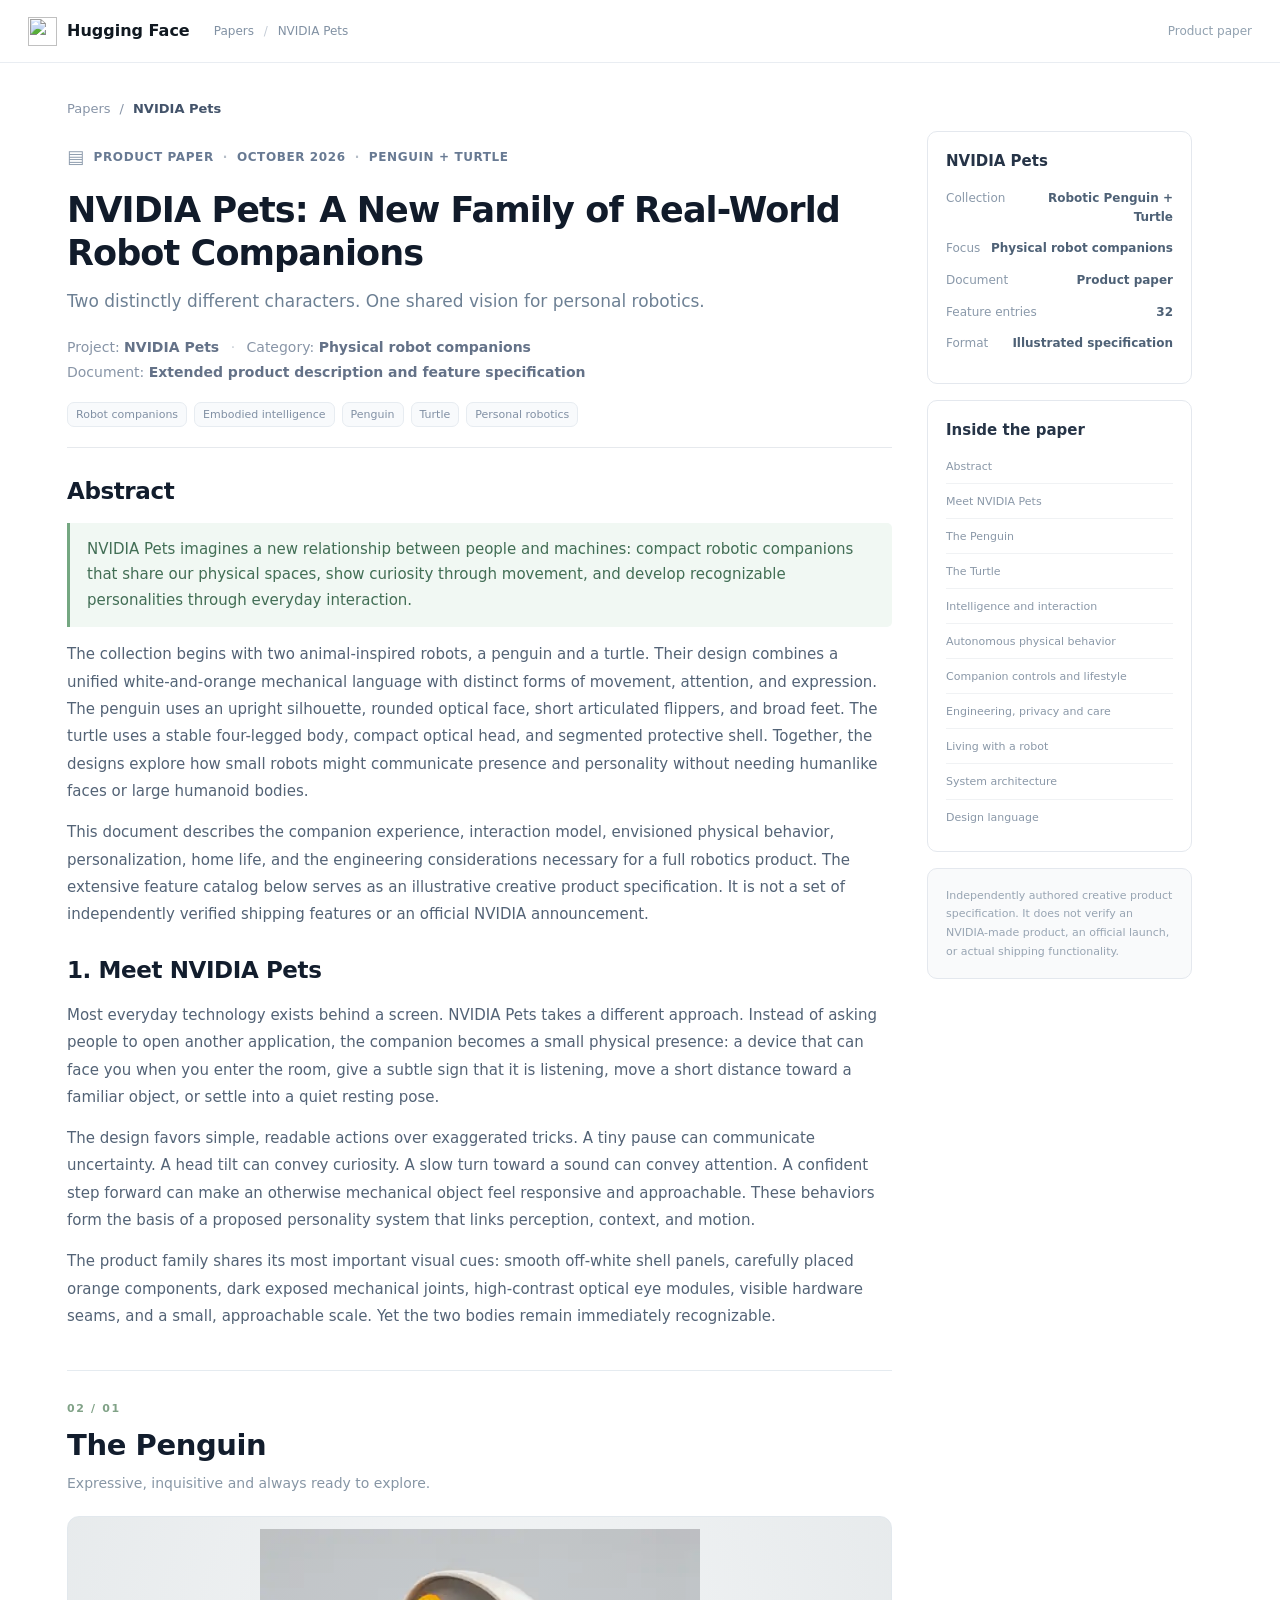
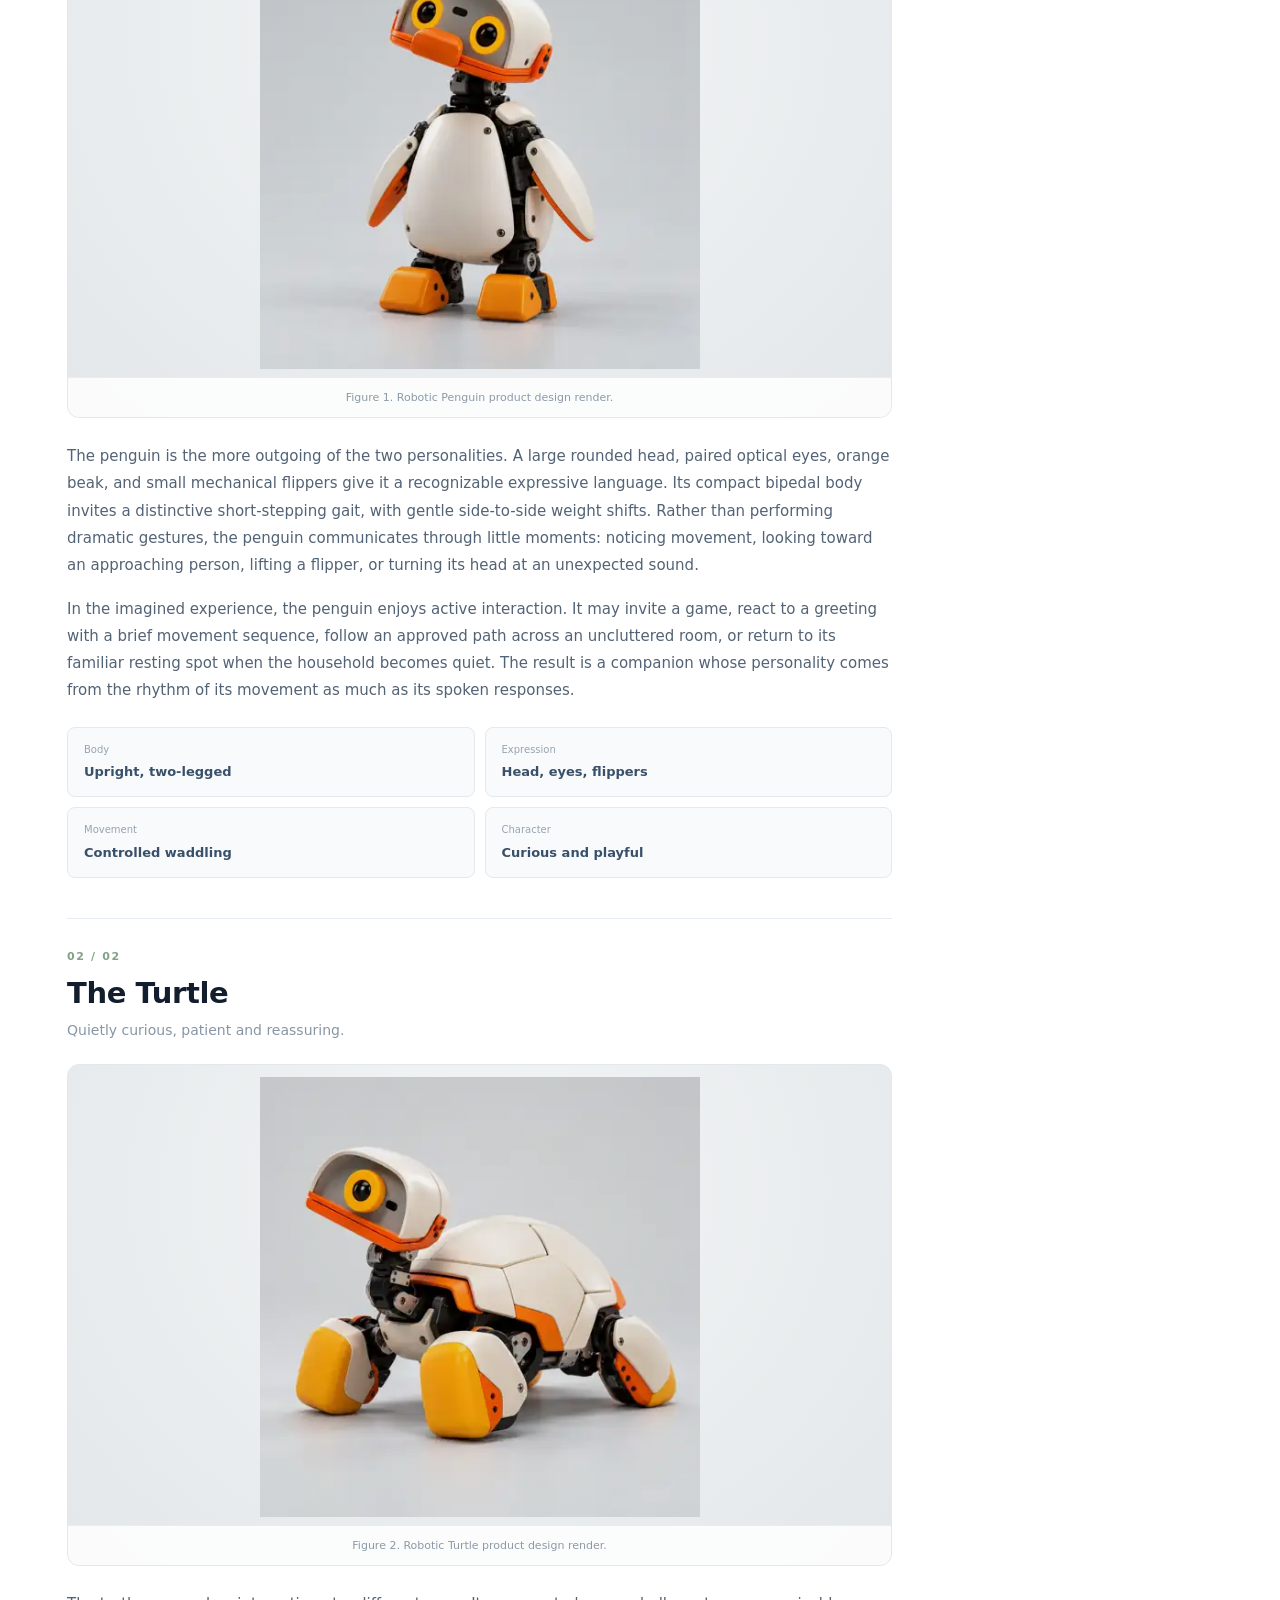
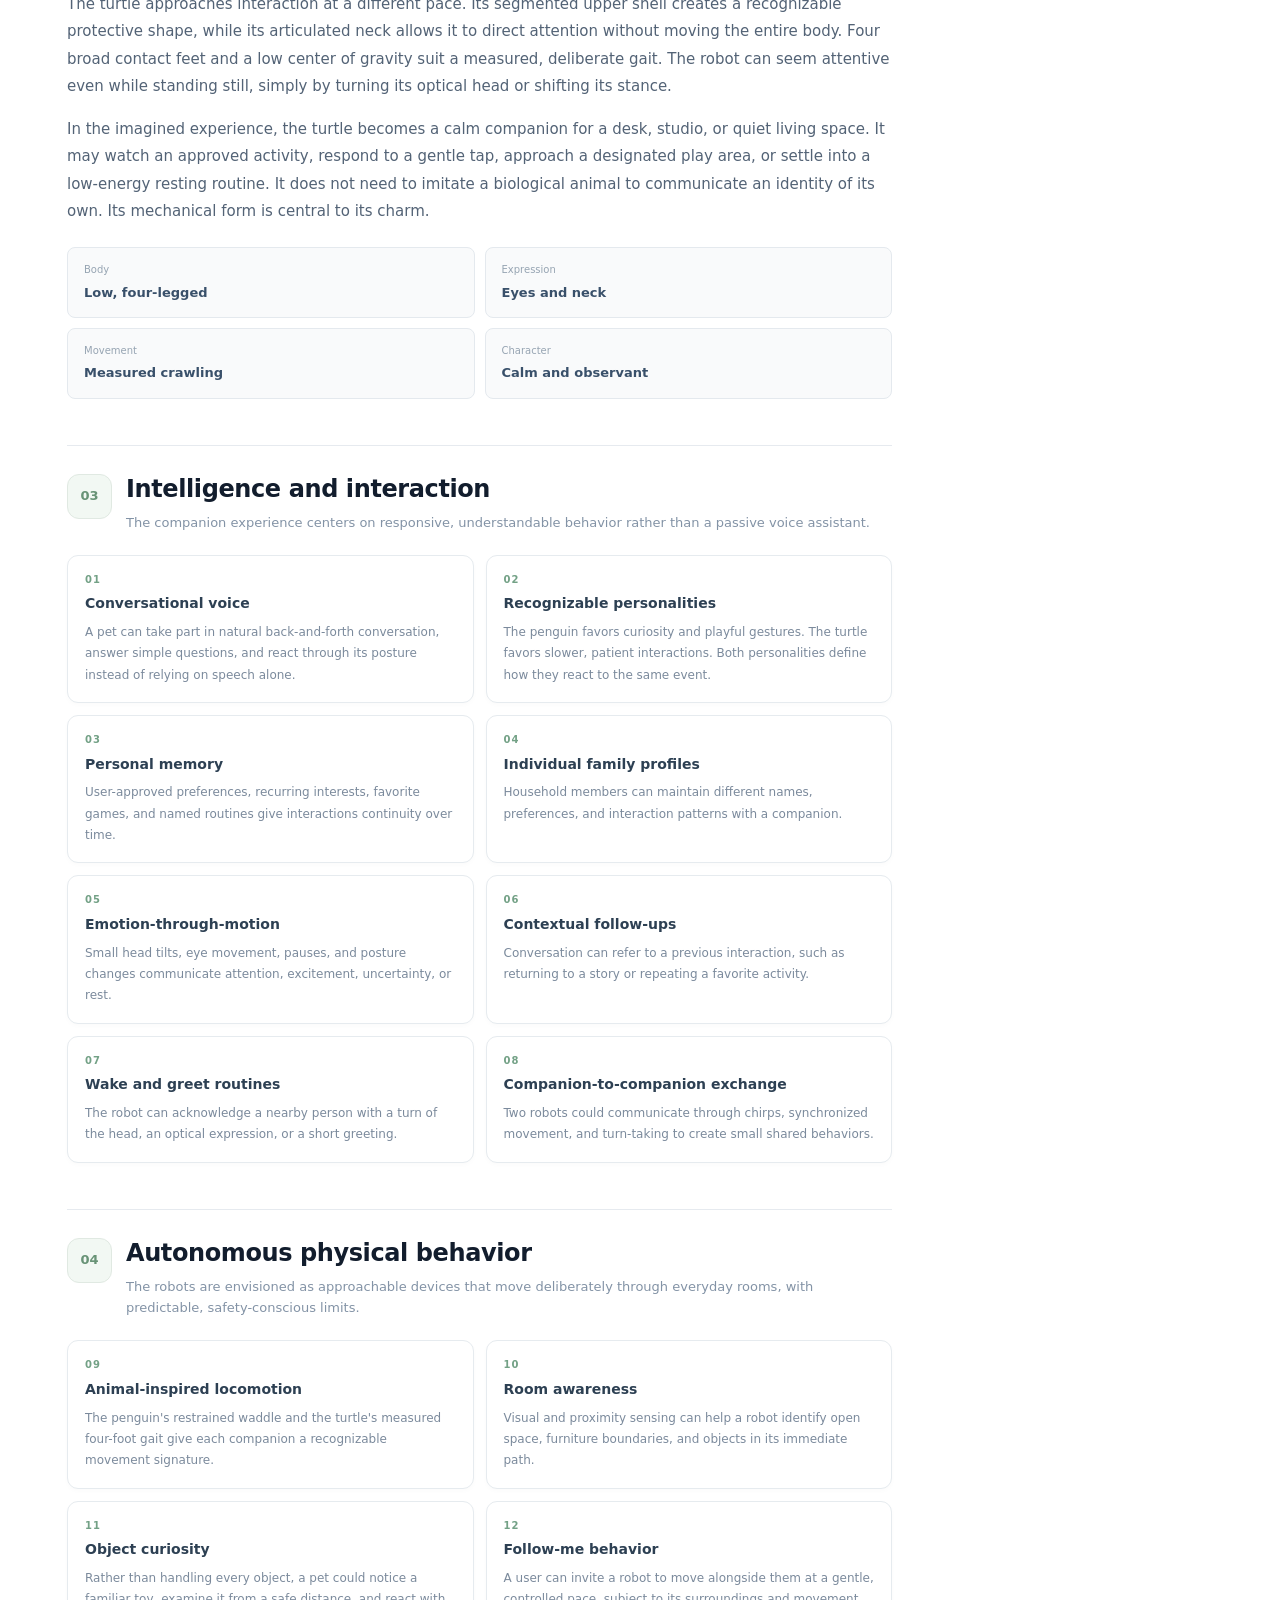
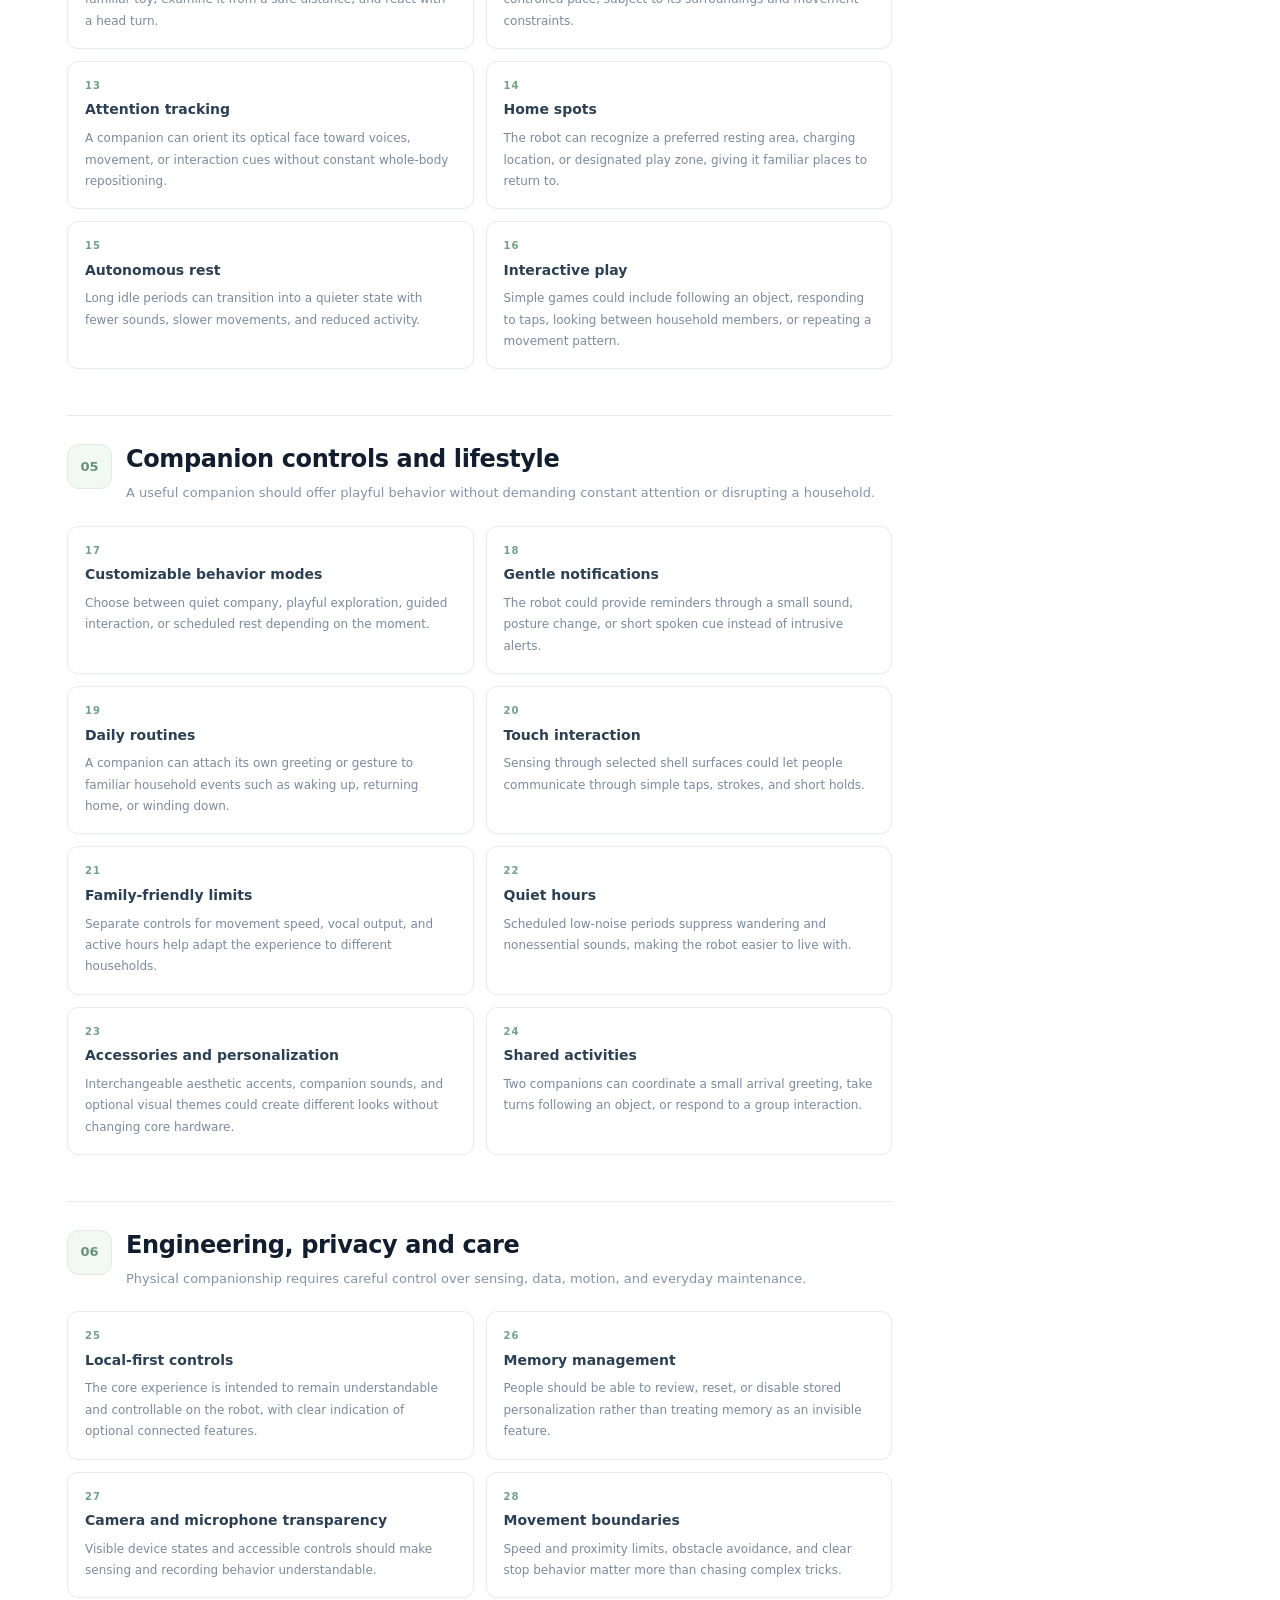
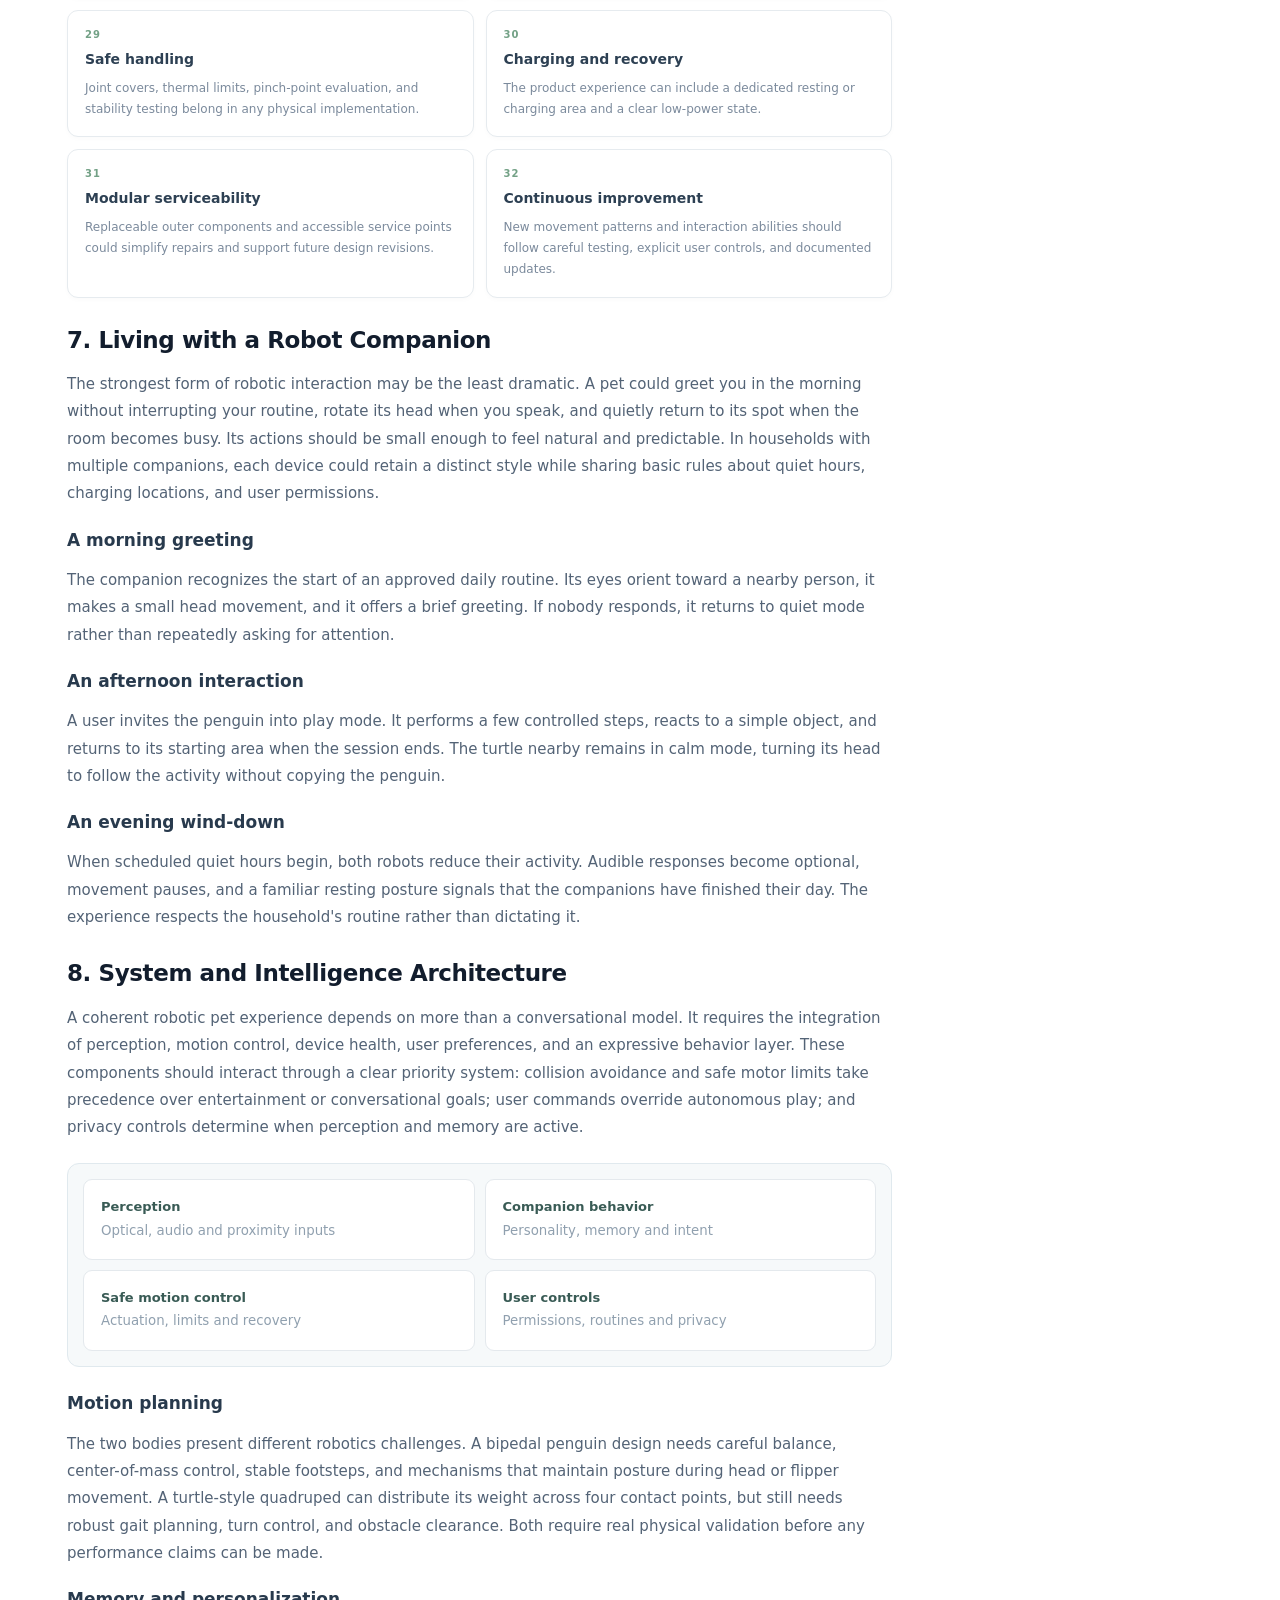
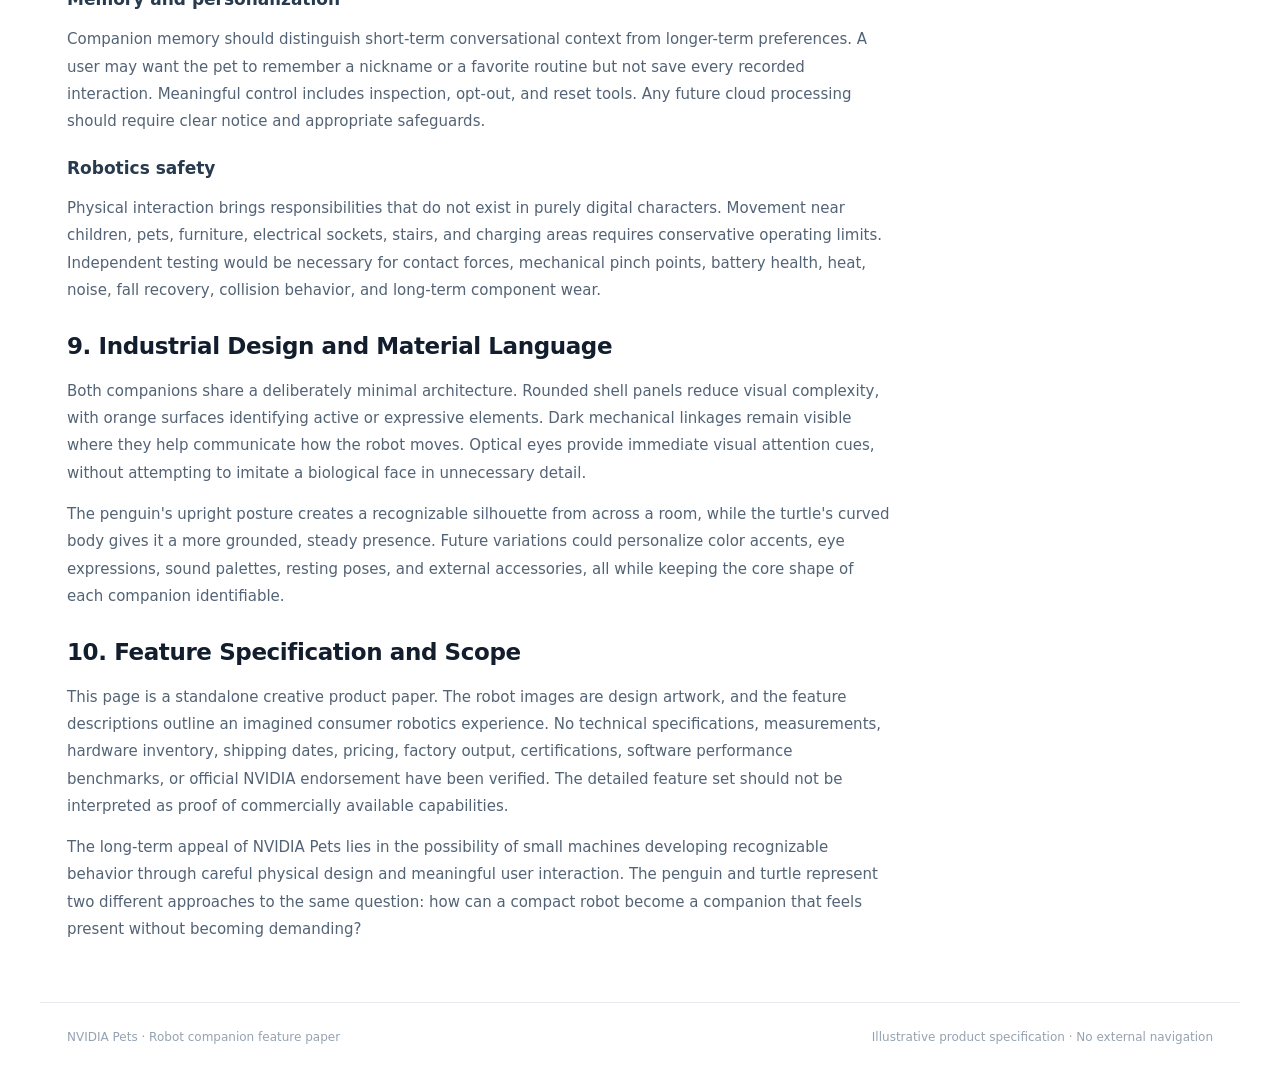
==== commit 7dabd4d5: "Create standalone NVIDIA Pets feature paper with 32 robot companion capabilities and no video or ext" ====
--- a/nvidia-pets.html
+++ b/nvidia-pets.html
@@ -1,105 +1,50 @@
-<!doctype html>
-<html lang="en">
-<head>
-<meta charset="utf-8"><meta name="viewport" content="width=device-width, initial-scale=1">
-<meta name="theme-color" content="#ffffff">
-<title>NVIDIA Pets · Robot Companions</title>
-<meta name="description" content="NVIDIA Pets explores real-world robotic companions inspired by a penguin and a turtle, with expressive movement and approachable industrial design.">
-<meta property="og:title" content="NVIDIA Pets · Physical Robot Companions">
-<meta property="og:description" content="Meet two animal-inspired robot companion designs made for the physical world.">
-<link rel="icon" href="https://huggingface.co/front/assets/huggingface_logo-noborder.svg">
-<link rel="stylesheet" href="./nvidia-pets/robot-repo.css">
-<script defer src="./nvidia-pets/robot-repo.js"></script>
-</head>
-<body>
-<header class="header"><div class="container navigation">
- <a class="hf-brand" href="./index.html"><img src="https://huggingface.co/front/assets/huggingface_logo-noborder.svg" alt=""><b>Hugging Face</b></a>
- <form id="page-search" class="search" role="search"><span aria-hidden="true">⌕</span><input id="search-term" placeholder="Search this project..." aria-label="Search this project"><button type="submit" aria-label="Find section"><span aria-hidden="true">↵</span></button></form>
- <nav><a href="./index.html">Models</a><a href="./nvidia.html">NVIDIA</a><a href="https://huggingface.co/docs" target="_blank" rel="noopener">Docs</a><a href="https://github.com/ClaudeAIOfficial/huggingface-clone/tree/main/nvidia-pets" target="_blank" rel="noopener">Source ↗</a></nav>
-</div></header>
-<div class="container">
- <div class="crumbs"><a href="./nvidia.html">nvidia</a><span>/</span><b>NVIDIA-Pets</b><span class="crumb-tag">robotics concepts</span></div>
- <section class="product-heading">
- <div><div class="kicker">ROBOT COMPANIONS · DESIGN COLLECTION</div><div class="title-with-icon"><span class="project-symbol" aria-hidden="true">◉</span><h1>NVIDIA Pets</h1></div><p>Animal-inspired robots, designed for the real world.</p></div>
- <a class="button button-primary" href="#film">Watch product film <span>↗</span></a>
- </section>
- <div class="tags"><span class="tag active">Design concepts</span><span class="tag">Robotics</span><span class="tag">Physical companions</span><span class="tag">Embodied AI</span><span class="tag">Two designs</span><span class="tag">Version 0.2</span></div>
- <div class="tabbar" role="tablist" aria-label="Repository sections">
-  <button class="current" id="tab-overview" data-tab="overview" role="tab" aria-selected="true">▤ Overview</button>
-  <button id="tab-engineering" data-tab="engineering" role="tab" aria-selected="false">⚙ Engineering</button>
-  <button id="tab-files" data-tab="files" role="tab" aria-selected="false">▦ Files and versions</button>
-  <button id="tab-community" data-tab="community" role="tab" aria-selected="false">☷ Community <span id="discussionCount">0</span></button>
-  <button id="tab-about" data-tab="about" role="tab" aria-selected="false">About</button>
- </div>
- <div class="content-grid">
-  <main>
-   <section id="overview" class="tabpanel shown" role="tabpanel" aria-labelledby="tab-overview">
-    <div class="document-bar"><strong>Product overview</strong><span>NVIDIA Pets · v0.2</span></div>
-    <div class="page-section">
-     <div class="intro"><span class="eyebrow">THE NEXT STEP FOR COMPANION ROBOTICS</span><h2>Meet NVIDIA Pets.</h2><p>Small, expressive robots inspired by animals. Designed to move through real spaces, react to their surroundings, and someday become familiar companions at home.</p><a class="inline-action" href="#film">Watch the concept film <span aria-hidden="true">↗</span></a></div>
-     <h2 id="companions">Meet the companions</h2>
-     <p>Two distinct robotic designs share the same clean white-and-orange industrial language. Each has a different body, movement concept and personality, built around what a physical device could realistically express.</p>
-     <div class="pet-grid">
-      <article class="pet-card"><div class="pet-picture"><img src="./nvidia-pets/assets/robot-penguin.webp" alt="Penguin-inspired robot with white body, orange beak and feet"></div><div class="pet-caption"><span>MODEL 01</span><h3>Robotic Penguin</h3><p>Rounded optical head, articulated flippers, a compact upright body and small orange feet. Designed around expressive head movements and a friendly, controlled waddle.</p></div></article>
-      <article class="pet-card"><div class="pet-picture"><img src="./nvidia-pets/assets/robot-turtle.webp" alt="Turtle-inspired robot with segmented white shell and four feet"></div><div class="pet-caption"><span>MODEL 02</span><h3>Robotic Turtle</h3><p>A stable four-legged platform with a segmented shell and mobile neck. Designed around slow, deliberate movement, observation and a calm personality.</p></div></article>
-     </div>
-     <h2 id="film">A first look at NVIDIA Pets</h2><p>See the companion designs moving together in our short CGI concept film. The visuals illustrate a proposed direction for physical robots, not footage of manufactured hardware.</p>
-     <div class="video-container"><video controls playsinline preload="metadata" poster="https://d2ol7oe51mr4n9.cloudfront.net/user_3DFeZk0LqgiFcue7STVOyiCo13m/3692a45e-161e-4ed5-abc3-b23541d4fa26.jpg" aria-label="NVIDIA Pets concept film"><source src="https://d2ol7oe51mr4n9.cloudfront.net/user_3DFeZk0LqgiFcue7STVOyiCo13m/55a240cf-6a00-4455-b21c-77b6df1cd6e2.mp4" type="video/mp4">Your browser does not support the video. <a href="https://d2ol7oe51mr4n9.cloudfront.net/user_3DFeZk0LqgiFcue7STVOyiCo13m/55a240cf-6a00-4455-b21c-77b6df1cd6e2.mp4">Open the film</a>.</video></div>
-     <div class="video-description"><span>Concept film · Penguin + Turtle</span><a href="https://d2ol7oe51mr4n9.cloudfront.net/user_3DFeZk0LqgiFcue7STVOyiCo13m/55a240cf-6a00-4455-b21c-77b6df1cd6e2.mp4" target="_blank" rel="noopener">Open video ↗</a></div>
-     <h2 id="vision">Built for everyday spaces</h2><p>Imagine a small robotic companion that can look toward you when you speak, take a few careful steps closer, or wait nearby while you work. NVIDIA Pets explores that kind of embodied interaction through a pair of approachable animal-inspired designs.</p>
-     <div class="feature-grid">
-      <div><span>01</span><b>Expressive movement</b><p>Small head turns, gentle gestures and distinct movement patterns.</p></div>
-      <div><span>02</span><b>Perception</b><p>Future vision and proximity sensing for physical-world interaction.</p></div>
-      <div><span>03</span><b>Personality</b><p>Individual behaviors and optional voice-based companionship.</p></div>
-      <div><span>04</span><b>Modular construction</b><p>Rounded shells, compact actuators and replaceable hardware elements.</p></div>
-     </div>
-     <h2 id="development">From concept to companion</h2><p>The current stage contains industrial design renders, visual demonstrations and preliminary behavior ideas. It does not include manufactured robot units or validated autonomy. The next engineering steps would be mechanical prototypes, electronic control, gait testing and safety evaluation.</p>
-     <div class="notice"><strong>Development status:</strong> These are proposed physical robot companions. The current images and video use CGI, not footage of working robots. The project does not claim an official NVIDIA product launch.</div>
-    </div>
-   </section>
-   <section id="engineering" class="tabpanel" role="tabpanel" aria-labelledby="tab-engineering">
-    <div class="document-bar"><strong>Design and engineering</strong><span>Technical direction</span></div>
-    <div class="page-section">
-     <h2>Hardware architecture</h2><p>The two robots are conceived as small, self-contained physical devices. Their shells, joints, sensor positions, and feet follow a consistent industrial design system, while their locomotion mechanisms differ.</p>
-     <div class="spec-grid"><div><small>ROBOTICS STAGE</small><b>Design concept</b></div><div><small>BODY CONFIGURATIONS</small><b>Biped + quadruped</b></div><div><small>USER INTERACTION</small><b>Motion, vision and proposed voice</b></div><div><small>COMPUTE</small><b>To be selected</b></div></div>
-     <h3>Mechanical systems</h3><p>The penguin concept calls for stable low-speed bipedal movement and mechanically limited flipper gestures. The turtle concept favors a low center of gravity, short steps and an articulating neck. Both would require motion-control work and physical testing.</p>
-     <h3>Sensing and autonomy</h3><p>Future versions could use cameras, microphones, proximity sensors, and embedded controllers to recognize interaction cues, avoid nearby objects and respond through movement. These subsystems remain proposed features, not demonstrated hardware capabilities.</p>
-     <h3>Safety and buildability</h3><p>A functioning product would require torque limits, fall detection, obstacle avoidance, safe charging, thermal design and durability testing. The design aims to make moving parts simple and accessible, but there are no published mechanical performance results yet.</p>
-     <h2>Research and design report</h2><p>A companion report documents the concept, intended hardware architecture, and the distinction between prototype software and physical robotics.</p><a class="button button-secondary" href="./papers/nvidia-pets.html">Open design report ↗</a>
-    </div>
-   </section>
-   <section id="files" class="tabpanel" role="tabpanel" aria-labelledby="tab-files">
-    <div class="document-bar"><strong>Files and versions</strong><span>Selected repository resources</span></div>
-    <div class="repo-files">
-     <a href="https://github.com/ClaudeAIOfficial/huggingface-clone/tree/main/nvidia-pets/assets" target="_blank" rel="noopener"><span>▧</span><b>assets/</b><small>Robot design images</small></a>
-     <a href="./nvidia-pets/assets/robot-penguin.webp" target="_blank"><span>▧</span><b>robot-penguin.webp</b><small>Product render</small></a>
-     <a href="./nvidia-pets/assets/robot-turtle.webp" target="_blank"><span>▧</span><b>robot-turtle.webp</b><small>Product render</small></a>
-     <a href="https://github.com/ClaudeAIOfficial/huggingface-clone/blob/main/nvidia-pets/README.md" target="_blank" rel="noopener"><span>▤</span><b>README.md</b><small>Project overview</small></a>
-     <a href="https://github.com/ClaudeAIOfficial/huggingface-clone/blob/main/nvidia-pets/AGENTS.md" target="_blank" rel="noopener"><span>▤</span><b>AGENTS.md</b><small>Planned robotics architecture</small></a>
-     <a href="https://github.com/ClaudeAIOfficial/huggingface-clone/blob/main/nvidia-pets/pets.json" target="_blank" rel="noopener"><span>▣</span><b>pets.json</b><small>Robot design manifest</small></a>
-     <a href="https://github.com/ClaudeAIOfficial/huggingface-clone/tree/main/nvidia-pets" target="_blank" rel="noopener"><span>⌘</span><b>Browse the full source tree</b><small>GitHub ↗</small></a>
-    </div>
-   </section>
-   <section id="community" class="tabpanel" role="tabpanel" aria-labelledby="tab-community">
-    <div class="document-bar"><strong>Community</strong><span>Design feedback</span></div>
-    <div class="page-section">
-     <div class="community-intro"><div><h2>Shape the future of NVIDIA Pets</h2><p>Share ideas for physical movements, sensors, interactions and product design.</p></div><button class="button button-primary" id="newDiscussion" type="button">+ New discussion</button></div>
-     <div class="notice small">Posts in this preview stay in your browser. For shared discussion, use <a href="https://github.com/ClaudeAIOfficial/huggingface-clone/issues" target="_blank" rel="noopener">GitHub Issues ↗</a>.</div>
-     <form id="discussionForm" class="discussion-form" hidden><label for="discussionTitle">Discussion title</label><input id="discussionTitle" required maxlength="100" placeholder="A feature or engineering question"><label for="discussionBody">Message</label><textarea id="discussionBody" required maxlength="1200" rows="4" placeholder="What would you like to explore?"></textarea><div class="form-actions"><button class="button button-secondary" type="button" id="cancelDiscussion">Cancel</button><button class="button button-primary" type="submit">Save locally</button></div></form>
-     <div id="discussionList" class="discussion-list"></div>
-    </div>
-   </section>
-   <section id="about" class="tabpanel" role="tabpanel" aria-labelledby="tab-about">
-    <div class="document-bar"><strong>About NVIDIA Pets</strong><span>Project notes</span></div>
-    <div class="page-section"><h2>Robot companionship</h2><p>NVIDIA Pets is an industrial design exploration into animal-inspired physical robot companions, beginning with a penguin and a turtle. The project emphasizes approachable form, expressive motion and the possibility of embodied personal AI.</p><p>The current video and renders are concept visualizations. There are no claimed manufactured units, verified hardware demonstrations or official NVIDIA release associated with this independent project.</p><h2>Design material</h2><a href="./papers/nvidia-pets.html">Read the accompanying design report ↗</a></div>
-   </section>
-  </main>
-  <aside class="right-sidebar">
-   <div class="side-card"><div class="side-head">NVIDIA Pets</div><img class="side-preview" src="./nvidia-pets/assets/robot-penguin.webp" alt="Robotic penguin concept"><p>Two distinctive robot companions designed for real-world interaction.</p><a class="button button-primary full" href="#film">Watch concept film ↗</a></div>
-   <div class="side-card"><h3>Project details</h3><div class="property"><span>Type</span><b>Physical robot concepts</b></div><div class="property"><span>Collection</span><b>2 companion designs</b></div><div class="property"><span>Locomotion</span><b>2-leg / 4-leg</b></div><div class="property"><span>Stage</span><b>Concept and research</b></div><div class="property"><span>Product video</span><b>CGI</b></div><div class="property"><span>Release</span><b>v0.2</b></div></div>
-   <div class="side-card"><h3>Related documents</h3><a class="side-link" href="./papers/nvidia-pets.html">▤ NVIDIA Pets design report ↗</a><a class="side-link" href="https://github.com/ClaudeAIOfficial/huggingface-clone/tree/main/nvidia-pets" target="_blank" rel="noopener">⌘ Source repository ↗</a></div>
-  </aside>
- </div>
- <footer><span>NVIDIA Pets · Robot companion design project</span><span>Concept visuals, not manufactured hardware</span><a href="./nvidia.html">Back to NVIDIA directory</a></footer>
-</div>
-</body></html>+<!doctype html><html lang="en"><head><meta charset="utf-8"><meta name="viewport" content="width=device-width,initial-scale=1"><meta name="theme-color" content="#ffffff"><title>NVIDIA Pets | The Robotic Companion Collection</title><meta name="description" content="NVIDIA Pets: the penguin and turtle robotic companions, their product story and an imagined collection of interaction, mobility and AI features."><link rel="icon" href="https://huggingface.co/front/assets/huggingface_logo-noborder.svg"><link rel="stylesheet" href="./papers/nvidia-pets.css"></head><body>
+<header class="site-header"><div class="nav-wrap"><div class="brand"><img src="https://huggingface.co/front/assets/huggingface_logo-noborder.svg" alt=""><strong>Hugging Face</strong></div><div class="static-site-id">Papers <span>/</span> NVIDIA Pets</div><div class="header-end">Product paper</div></div></header>
+<div class="layout"><main>
+<div class="breadcrumb"><span>Papers</span><span>/</span><b>NVIDIA Pets</b></div>
+<div class="paper-kicker"><span class="doc-ico">▤</span> PRODUCT PAPER <span class="dotsep">·</span> OCTOBER 2026 <span class="dotsep">·</span> PENGUIN + TURTLE</div>
+<h1 class="paper-title">NVIDIA Pets: A New Family of Real-World Robot Companions</h1>
+<p class="paper-subtitle">Two distinctly different characters. One shared vision for personal robotics.</p>
+<div class="metadata"><div>Project: <strong>NVIDIA Pets</strong> <span>·</span> Category: <strong>Physical robot companions</strong></div><div>Document: <strong>Extended product description and feature specification</strong></div></div>
+<div class="chips"><span class="chip">Robot companions</span><span class="chip">Embodied intelligence</span><span class="chip">Penguin</span><span class="chip">Turtle</span><span class="chip">Personal robotics</span></div>
+<hr class="rule">
+<section id="abstract" class="paper-section"><h2>Abstract</h2><div class="abstract-highlight">NVIDIA Pets imagines a new relationship between people and machines: compact robotic companions that share our physical spaces, show curiosity through movement, and develop recognizable personalities through everyday interaction.</div>
+<p>The collection begins with two animal-inspired robots, a penguin and a turtle. Their design combines a unified white-and-orange mechanical language with distinct forms of movement, attention, and expression. The penguin uses an upright silhouette, rounded optical face, short articulated flippers, and broad feet. The turtle uses a stable four-legged body, compact optical head, and segmented protective shell. Together, the designs explore how small robots might communicate presence and personality without needing humanlike faces or large humanoid bodies.</p>
+<p>This document describes the companion experience, interaction model, envisioned physical behavior, personalization, home life, and the engineering considerations necessary for a full robotics product. The extensive feature catalog below serves as an illustrative creative product specification. It is not a set of independently verified shipping features or an official NVIDIA announcement.</p></section>
+<section class="paper-section" id="identity"><h2>1. Meet NVIDIA Pets</h2>
+<p>Most everyday technology exists behind a screen. NVIDIA Pets takes a different approach. Instead of asking people to open another application, the companion becomes a small physical presence: a device that can face you when you enter the room, give a subtle sign that it is listening, move a short distance toward a familiar object, or settle into a quiet resting pose.</p>
+<p>The design favors simple, readable actions over exaggerated tricks. A tiny pause can communicate uncertainty. A head tilt can convey curiosity. A slow turn toward a sound can convey attention. A confident step forward can make an otherwise mechanical object feel responsive and approachable. These behaviors form the basis of a proposed personality system that links perception, context, and motion.</p>
+<p>The product family shares its most important visual cues: smooth off-white shell panels, carefully placed orange components, dark exposed mechanical joints, high-contrast optical eye modules, visible hardware seams, and a small, approachable scale. Yet the two bodies remain immediately recognizable.</p></section>
+<section class="companion-section" id="penguin"><div class="chapter-title"><span>02 / 01</span><h2>The Penguin</h2><p>Expressive, inquisitive and always ready to explore.</p></div><figure class="paper-figure"><img src="./nvidia-pets/assets/robot-penguin.webp" alt="White and orange penguin-inspired robot with two optical eyes and articulated flippers"><figcaption>Figure 1. Robotic Penguin product design render.</figcaption></figure>
+<p>The penguin is the more outgoing of the two personalities. A large rounded head, paired optical eyes, orange beak, and small mechanical flippers give it a recognizable expressive language. Its compact bipedal body invites a distinctive short-stepping gait, with gentle side-to-side weight shifts. Rather than performing dramatic gestures, the penguin communicates through little moments: noticing movement, looking toward an approaching person, lifting a flipper, or turning its head at an unexpected sound.</p>
+<p>In the imagined experience, the penguin enjoys active interaction. It may invite a game, react to a greeting with a brief movement sequence, follow an approved path across an uncluttered room, or return to its familiar resting spot when the household becomes quiet. The result is a companion whose personality comes from the rhythm of its movement as much as its spoken responses.</p>
+<div class="companion-specs"><div><span>Body</span><strong>Upright, two-legged</strong></div><div><span>Expression</span><strong>Head, eyes, flippers</strong></div><div><span>Movement</span><strong>Controlled waddling</strong></div><div><span>Character</span><strong>Curious and playful</strong></div></div>
+</section>
+<section class="companion-section" id="turtle"><div class="chapter-title"><span>02 / 02</span><h2>The Turtle</h2><p>Quietly curious, patient and reassuring.</p></div><figure class="paper-figure"><img src="./nvidia-pets/assets/robot-turtle.webp" alt="White and orange turtle-inspired robot with segmented shell, optical eye, and four articulated feet"><figcaption>Figure 2. Robotic Turtle product design render.</figcaption></figure>
+<p>The turtle approaches interaction at a different pace. Its segmented upper shell creates a recognizable protective shape, while its articulated neck allows it to direct attention without moving the entire body. Four broad contact feet and a low center of gravity suit a measured, deliberate gait. The robot can seem attentive even while standing still, simply by turning its optical head or shifting its stance.</p>
+<p>In the imagined experience, the turtle becomes a calm companion for a desk, studio, or quiet living space. It may watch an approved activity, respond to a gentle tap, approach a designated play area, or settle into a low-energy resting routine. It does not need to imitate a biological animal to communicate an identity of its own. Its mechanical form is central to its charm.</p>
+<div class="companion-specs"><div><span>Body</span><strong>Low, four-legged</strong></div><div><span>Expression</span><strong>Eyes and neck</strong></div><div><span>Movement</span><strong>Measured crawling</strong></div><div><span>Character</span><strong>Calm and observant</strong></div></div>
+</section>
+<section class="feature-category" id="group-1"><div class="category-header"><span class="chapter">03</span><div><h2>Intelligence and interaction</h2><p>The companion experience centers on responsive, understandable behavior rather than a passive voice assistant.</p></div></div><div class="features-2col"><article class="feature-point"><div class="feature-number">01</div><h3>Conversational voice</h3><p>A pet can take part in natural back-and-forth conversation, answer simple questions, and react through its posture instead of relying on speech alone.</p></article><article class="feature-point"><div class="feature-number">02</div><h3>Recognizable personalities</h3><p>The penguin favors curiosity and playful gestures. The turtle favors slower, patient interactions. Both personalities define how they react to the same event.</p></article><article class="feature-point"><div class="feature-number">03</div><h3>Personal memory</h3><p>User-approved preferences, recurring interests, favorite games, and named routines give interactions continuity over time.</p></article><article class="feature-point"><div class="feature-number">04</div><h3>Individual family profiles</h3><p>Household members can maintain different names, preferences, and interaction patterns with a companion.</p></article><article class="feature-point"><div class="feature-number">05</div><h3>Emotion-through-motion</h3><p>Small head tilts, eye movement, pauses, and posture changes communicate attention, excitement, uncertainty, or rest.</p></article><article class="feature-point"><div class="feature-number">06</div><h3>Contextual follow-ups</h3><p>Conversation can refer to a previous interaction, such as returning to a story or repeating a favorite activity.</p></article><article class="feature-point"><div class="feature-number">07</div><h3>Wake and greet routines</h3><p>The robot can acknowledge a nearby person with a turn of the head, an optical expression, or a short greeting.</p></article><article class="feature-point"><div class="feature-number">08</div><h3>Companion-to-companion exchange</h3><p>Two robots could communicate through chirps, synchronized movement, and turn-taking to create small shared behaviors.</p></article></div></section><section class="feature-category" id="group-2"><div class="category-header"><span class="chapter">04</span><div><h2>Autonomous physical behavior</h2><p>The robots are envisioned as approachable devices that move deliberately through everyday rooms, with predictable, safety-conscious limits.</p></div></div><div class="features-2col"><article class="feature-point"><div class="feature-number">09</div><h3>Animal-inspired locomotion</h3><p>The penguin's restrained waddle and the turtle's measured four-foot gait give each companion a recognizable movement signature.</p></article><article class="feature-point"><div class="feature-number">10</div><h3>Room awareness</h3><p>Visual and proximity sensing can help a robot identify open space, furniture boundaries, and objects in its immediate path.</p></article><article class="feature-point"><div class="feature-number">11</div><h3>Object curiosity</h3><p>Rather than handling every object, a pet could notice a familiar toy, examine it from a safe distance, and react with a head turn.</p></article><article class="feature-point"><div class="feature-number">12</div><h3>Follow-me behavior</h3><p>A user can invite a robot to move alongside them at a gentle, controlled pace, subject to its surroundings and movement constraints.</p></article><article class="feature-point"><div class="feature-number">13</div><h3>Attention tracking</h3><p>A companion can orient its optical face toward voices, movement, or interaction cues without constant whole-body repositioning.</p></article><article class="feature-point"><div class="feature-number">14</div><h3>Home spots</h3><p>The robot can recognize a preferred resting area, charging location, or designated play zone, giving it familiar places to return to.</p></article><article class="feature-point"><div class="feature-number">15</div><h3>Autonomous rest</h3><p>Long idle periods can transition into a quieter state with fewer sounds, slower movements, and reduced activity.</p></article><article class="feature-point"><div class="feature-number">16</div><h3>Interactive play</h3><p>Simple games could include following an object, responding to taps, looking between household members, or repeating a movement pattern.</p></article></div></section><section class="feature-category" id="group-3"><div class="category-header"><span class="chapter">05</span><div><h2>Companion controls and lifestyle</h2><p>A useful companion should offer playful behavior without demanding constant attention or disrupting a household.</p></div></div><div class="features-2col"><article class="feature-point"><div class="feature-number">17</div><h3>Customizable behavior modes</h3><p>Choose between quiet company, playful exploration, guided interaction, or scheduled rest depending on the moment.</p></article><article class="feature-point"><div class="feature-number">18</div><h3>Gentle notifications</h3><p>The robot could provide reminders through a small sound, posture change, or short spoken cue instead of intrusive alerts.</p></article><article class="feature-point"><div class="feature-number">19</div><h3>Daily routines</h3><p>A companion can attach its own greeting or gesture to familiar household events such as waking up, returning home, or winding down.</p></article><article class="feature-point"><div class="feature-number">20</div><h3>Touch interaction</h3><p>Sensing through selected shell surfaces could let people communicate through simple taps, strokes, and short holds.</p></article><article class="feature-point"><div class="feature-number">21</div><h3>Family-friendly limits</h3><p>Separate controls for movement speed, vocal output, and active hours help adapt the experience to different households.</p></article><article class="feature-point"><div class="feature-number">22</div><h3>Quiet hours</h3><p>Scheduled low-noise periods suppress wandering and nonessential sounds, making the robot easier to live with.</p></article><article class="feature-point"><div class="feature-number">23</div><h3>Accessories and personalization</h3><p>Interchangeable aesthetic accents, companion sounds, and optional visual themes could create different looks without changing core hardware.</p></article><article class="feature-point"><div class="feature-number">24</div><h3>Shared activities</h3><p>Two companions can coordinate a small arrival greeting, take turns following an object, or respond to a group interaction.</p></article></div></section><section class="feature-category" id="group-4"><div class="category-header"><span class="chapter">06</span><div><h2>Engineering, privacy and care</h2><p>Physical companionship requires careful control over sensing, data, motion, and everyday maintenance.</p></div></div><div class="features-2col"><article class="feature-point"><div class="feature-number">25</div><h3>Local-first controls</h3><p>The core experience is intended to remain understandable and controllable on the robot, with clear indication of optional connected features.</p></article><article class="feature-point"><div class="feature-number">26</div><h3>Memory management</h3><p>People should be able to review, reset, or disable stored personalization rather than treating memory as an invisible feature.</p></article><article class="feature-point"><div class="feature-number">27</div><h3>Camera and microphone transparency</h3><p>Visible device states and accessible controls should make sensing and recording behavior understandable.</p></article><article class="feature-point"><div class="feature-number">28</div><h3>Movement boundaries</h3><p>Speed and proximity limits, obstacle avoidance, and clear stop behavior matter more than chasing complex tricks.</p></article><article class="feature-point"><div class="feature-number">29</div><h3>Safe handling</h3><p>Joint covers, thermal limits, pinch-point evaluation, and stability testing belong in any physical implementation.</p></article><article class="feature-point"><div class="feature-number">30</div><h3>Charging and recovery</h3><p>The product experience can include a dedicated resting or charging area and a clear low-power state.</p></article><article class="feature-point"><div class="feature-number">31</div><h3>Modular serviceability</h3><p>Replaceable outer components and accessible service points could simplify repairs and support future design revisions.</p></article><article class="feature-point"><div class="feature-number">32</div><h3>Continuous improvement</h3><p>New movement patterns and interaction abilities should follow careful testing, explicit user controls, and documented updates.</p></article></div></section>
+<section class="paper-section" id="experience"><h2>7. Living with a Robot Companion</h2>
+<p>The strongest form of robotic interaction may be the least dramatic. A pet could greet you in the morning without interrupting your routine, rotate its head when you speak, and quietly return to its spot when the room becomes busy. Its actions should be small enough to feel natural and predictable. In households with multiple companions, each device could retain a distinct style while sharing basic rules about quiet hours, charging locations, and user permissions.</p>
+<h3>A morning greeting</h3><p>The companion recognizes the start of an approved daily routine. Its eyes orient toward a nearby person, it makes a small head movement, and it offers a brief greeting. If nobody responds, it returns to quiet mode rather than repeatedly asking for attention.</p>
+<h3>An afternoon interaction</h3><p>A user invites the penguin into play mode. It performs a few controlled steps, reacts to a simple object, and returns to its starting area when the session ends. The turtle nearby remains in calm mode, turning its head to follow the activity without copying the penguin.</p>
+<h3>An evening wind-down</h3><p>When scheduled quiet hours begin, both robots reduce their activity. Audible responses become optional, movement pauses, and a familiar resting posture signals that the companions have finished their day. The experience respects the household's routine rather than dictating it.</p></section>
+<section class="paper-section" id="architecture"><h2>8. System and Intelligence Architecture</h2>
+<p>A coherent robotic pet experience depends on more than a conversational model. It requires the integration of perception, motion control, device health, user preferences, and an expressive behavior layer. These components should interact through a clear priority system: collision avoidance and safe motor limits take precedence over entertainment or conversational goals; user commands override autonomous play; and privacy controls determine when perception and memory are active.</p>
+<div class="system-diagram"><div><b>Perception</b><small>Optical, audio and proximity inputs</small></div><div><b>Companion behavior</b><small>Personality, memory and intent</small></div><div><b>Safe motion control</b><small>Actuation, limits and recovery</small></div><div><b>User controls</b><small>Permissions, routines and privacy</small></div></div>
+<h3>Motion planning</h3><p>The two bodies present different robotics challenges. A bipedal penguin design needs careful balance, center-of-mass control, stable footsteps, and mechanisms that maintain posture during head or flipper movement. A turtle-style quadruped can distribute its weight across four contact points, but still needs robust gait planning, turn control, and obstacle clearance. Both require real physical validation before any performance claims can be made.</p>
+<h3>Memory and personalization</h3><p>Companion memory should distinguish short-term conversational context from longer-term preferences. A user may want the pet to remember a nickname or a favorite routine but not save every recorded interaction. Meaningful control includes inspection, opt-out, and reset tools. Any future cloud processing should require clear notice and appropriate safeguards.</p>
+<h3>Robotics safety</h3><p>Physical interaction brings responsibilities that do not exist in purely digital characters. Movement near children, pets, furniture, electrical sockets, stairs, and charging areas requires conservative operating limits. Independent testing would be necessary for contact forces, mechanical pinch points, battery health, heat, noise, fall recovery, collision behavior, and long-term component wear.</p></section>
+<section class="paper-section" id="design"><h2>9. Industrial Design and Material Language</h2>
+<p>Both companions share a deliberately minimal architecture. Rounded shell panels reduce visual complexity, with orange surfaces identifying active or expressive elements. Dark mechanical linkages remain visible where they help communicate how the robot moves. Optical eyes provide immediate visual attention cues, without attempting to imitate a biological face in unnecessary detail.</p>
+<p>The penguin's upright posture creates a recognizable silhouette from across a room, while the turtle's curved body gives it a more grounded, steady presence. Future variations could personalize color accents, eye expressions, sound palettes, resting poses, and external accessories, all while keeping the core shape of each companion identifiable.</p></section>
+<section class="paper-section" id="scope"><h2>10. Feature Specification and Scope</h2>
+<p>This page is a standalone creative product paper. The robot images are design artwork, and the feature descriptions outline an imagined consumer robotics experience. No technical specifications, measurements, hardware inventory, shipping dates, pricing, factory output, certifications, software performance benchmarks, or official NVIDIA endorsement have been verified. The detailed feature set should not be interpreted as proof of commercially available capabilities.</p>
+<p>The long-term appeal of NVIDIA Pets lies in the possibility of small machines developing recognizable behavior through careful physical design and meaningful user interaction. The penguin and turtle represent two different approaches to the same question: how can a compact robot become a companion that feels present without becoming demanding?</p>
+</section>
+</main><aside class="sidebar paper-sidebar"><div class="sidebar-card"><h3>NVIDIA Pets</h3><div class="side-detail"><span>Collection</span><strong>Robotic Penguin + Turtle</strong></div><div class="side-detail"><span>Focus</span><strong>Physical robot companions</strong></div><div class="side-detail"><span>Document</span><strong>Product paper</strong></div><div class="side-detail"><span>Feature entries</span><strong>32</strong></div><div class="side-detail"><span>Format</span><strong>Illustrated specification</strong></div></div>
+<div class="sidebar-card"><h3>Inside the paper</h3><div class="sidebar-section-list"><span>Abstract</span><span>Meet NVIDIA Pets</span><span>The Penguin</span><span>The Turtle</span><span>Intelligence and interaction</span><span>Autonomous physical behavior</span><span>Companion controls and lifestyle</span><span>Engineering, privacy and care</span><span>Living with a robot</span><span>System architecture</span><span>Design language</span></div></div>
+<div class="sidebar-card smallprint">Independently authored creative product specification. It does not verify an NVIDIA-made product, an official launch, or actual shipping functionality.</div></aside></div>
+<footer class="standalone-footer"><span>NVIDIA Pets · Robot companion feature paper</span><span>Illustrative product specification · No external navigation</span></footer></body></html>
--- a/papers/nvidia-pets.css
+++ b/papers/nvidia-pets.css
@@ -0,0 +1,23 @@
+@import url("https://fonts.googleapis.com/css2?family=Source+Sans+3:wght@400;500;600;700&display=swap");
+:root{font-family:"Source Sans 3", "Source Sans Pro",system-ui,sans-serif;font-size:16px;line-height:1.55;background:white;color:#1f2937;scroll-behavior:smooth}
+*{box-sizing:border-box}body{margin:0}a{color:inherit;text-decoration:none}button,input,textarea{font:inherit}button{cursor:pointer}
+.site-header{background:#fff;border-bottom:1px solid #e9edf2}.nav-wrap{max-width:1390px;padding:0 28px;min-height:62px;display:flex;gap:24px;align-items:center;margin:auto}.brand{display:flex;gap:10px;align-items:center;color:#101820;white-space:nowrap;font-size:16px}.brand img{height:29px;width:29px}
+.nav-search{height:35px;display:flex;align-items:center;gap:7px;color:#a5b0bf;border:1px solid #e1e5ec;border-radius:8px;box-shadow:0 1px 3px #00000005;padding:0 12px;width:300px;max-width:27%}.nav-search input{background:transparent;border:0;outline:0;width:100%;font-size:12px;min-width:0;color:#475569}.nav-wrap nav{display:flex;gap:19px;margin-left:auto;align-items:center;white-space:nowrap;font-size:12px;color:#41516a}.nav-wrap nav a:hover{color:#145d91}
+.layout{max-width:1200px;padding:0 27px;display:grid;grid-template-columns:minmax(0,795px) minmax(230px,285px);gap:45px;margin:36px auto 0}.layout main{min-width:0}.breadcrumb{display:flex;align-items:center;gap:9px;font-size:13px;color:#8794a7;margin-bottom:25px}.breadcrumb a{color:#3976ab}.breadcrumb b{color:#43536a;font-weight:600}.paper-kicker{font-weight:650;font-size:12px;color:#687a93;display:flex;align-items:center;gap:9px}.paper-kicker .doc-ico{color:#909eaf;font-size:18px}.dotsep{color:#b5bdc7}.plain-copy{border:0;background:transparent;color:#7a91aa;margin-left:3px;font-size:12px}.plain-copy:hover{text-decoration:underline}
+h1{font-size:32px;line-height:1.23;letter-spacing:-.65px;font-weight:700;margin:16px 0 17px;color:#111b2a}.metadata{color:#8895a7;font-size:14px;line-height:1.75}.metadata strong{font-weight:600;color:#647288}.metadata a{color:#4b76a1}.metadata a:hover{text-decoration:underline}.metadata div>span{margin:0 7px;color:#c5ccd4}.chips{display:flex;flex-wrap:wrap;gap:7px;margin:18px 0 18px}.chip{border:1px solid #e7ecf1;background:#f8fafc;border-radius:7px;color:#8190a4;padding:3px 8px;font-size:11px}.rule{border:0;border-top:1px solid #e6e9ed;margin:20px 0 28px}
+section h2{color:#121d2d;font-size:23px;font-weight:670;letter-spacing:-.4px;line-height:1.33;margin:27px 0 16px}section p{color:#536276;font-size:15px;line-height:1.75;margin:14px 0}.abstract-highlight{background:#edf5ff;border-left:3px solid #4387c6;padding:14px 17px;color:#325d87;border-radius:0 5px 5px 0;font-size:15px;line-height:1.7}.action-bar{display:flex;flex-wrap:wrap;gap:9px;margin:29px 0 32px;padding-bottom:25px;border-bottom:1px solid #e8ecf0}.action{font-size:13px;font-weight:600;color:#536275;background:#fff;border:1px solid #dfe5eb;border-radius:9px;padding:9px 13px;display:inline-flex;align-items:center;gap:7px;min-height:38px}.action:hover{background:#f8fafc;color:#244d78}
+.demo-section{scroll-margin-top:20px;margin-top:5px}.demo-section h2{margin-bottom:10px}.demo-section>p{margin-top:0}.video-frame{margin-top:18px;background:#101720;aspect-ratio:16/9;width:100%;overflow:hidden;border-radius:12px;border:1px solid #dfe7ef;box-shadow:0 6px 30px #11182714}.video-frame video{display:block;width:100%;height:100%;object-fit:contain}.video-meta{display:flex;align-items:center;gap:15px;justify-content:space-between;color:#93a1b2;font-size:12px;margin-top:9px}.video-meta a{color:#3f81ba;text-decoration:underline}
+.article{margin-top:34px}.article h2{font-size:22px;margin:31px 0 10px;scroll-margin-top:30px}.article h3{font-size:17px;color:#202e41;font-weight:650;margin:20px 0 5px}.article a{color:#3980b7;text-decoration:underline}.article ul{color:#536276;font-size:14px;padding-left:23px;line-height:2}
+.diagram{border:1px solid #e3e8ed;border-radius:12px;margin:22px 0 25px;background:linear-gradient(160deg,#fafbfd,#f6f9fb);padding:22px}.diagram-title{font-size:12px;text-align:center;font-weight:700;color:#667991;letter-spacing:.04em}.agent-grid{display:grid;grid-template-columns:1fr 1fr 1fr;gap:12px;align-items:stretch;margin-top:19px}.agentbox{background:#fff;border:1px solid #e5ebef;border-radius:10px;padding:9px 6px;text-align:center;display:flex;flex-direction:column;align-items:center}.agentbox img{height:85px;max-width:100%;object-fit:contain}.agentbox strong{font-size:12px;color:#344761}.agentbox small{color:#96a2b2;font-size:10px}.diagram-foot{text-align:center;font-size:11px;color:#8192a7;margin-top:15px}.diagram-foot span{color:#3d83b7;padding:0 7px}
+.callout{margin:19px 0;padding:15px;border-left:3px solid #e4a74e;background:#fff9ee;border-radius:0 5px 5px 0;color:#655942;line-height:1.7;font-size:14px}.code-title{border:1px solid #e4e8ed;border-radius:7px 7px 0 0;background:#f8fafb;padding:8px 13px;color:#697b91;font-size:12px}.code-example{background:#141d2a;border-radius:0 0 8px 8px;color:#e2eef9;padding:18px;margin:0;font:12px/1.7 ui-monospace,SFMono-Regular,monospace;white-space:pre;overflow:auto}
+.sidebar{padding-top:36px}.sidebar-card{border:1px solid #e4e8ee;border-radius:10px;padding:18px 18px 17px;margin-bottom:16px}.sidebar-card h3{font-size:15px;color:#263447;font-weight:650;margin:0 0 16px}.side-detail{display:flex;justify-content:space-between;font-size:12px;gap:10px;margin:13px 0;color:#8a99aa}.side-detail strong{font-size:12px;text-align:right;color:#4e6176;font-weight:600}.related{border-top:1px solid #e9edf2;display:flex;align-items:center;gap:9px;padding:13px 0}.related img{width:45px;height:45px;object-fit:contain;background:#f5f7f7;border:1px solid #e7ecf0;border-radius:7px}.related>span:nth-child(2){flex:1;min-width:0}.related b,.related small{display:block}.related b{color:#345575;font-size:13px}.related small{color:#98a5b5;font-size:10px;line-height:1.4}.related>span:last-child{color:#94a3b8}.folder-icon{background:#f4f8fa;color:#708da7;border-radius:7px;width:44px;height:44px;display:grid;place-items:center;font-size:20px}.toc a{display:block;color:#7b8a9c;font-size:12px;padding:4px 0}.toc a:hover{color:#3578b9}.attribution{font-size:11px;line-height:1.65;color:#9aa8b4;background:#fafbfc}
+.community-section{border-top:1px solid #e7ebef;margin-top:44px;padding-top:22px;scroll-margin-top:30px}.community-title{display:flex;align-items:center;justify-content:space-between;gap:12px}.community-title h2{margin:0 0 3px}.community-title p{margin:0;color:#92a1af;font-size:12px}.community-count{font-size:12px;color:#a2aebc;white-space:nowrap}.comment-intro{display:flex;gap:11px;padding:21px 0;border-bottom:1px solid #edf0f4}.avatar{background:#d1eadf;color:#3f8167;border-radius:50%;display:grid;place-items:center;flex:none;width:38px;height:38px;font-weight:800;font-size:13px}.comment-intro strong{font-size:13px;color:#354b67}.comment-intro small{color:#92a1b2;margin-left:10px}.comment-intro p{font-size:13px;margin:7px 0;color:#64758a}.comment-form{display:flex;flex-direction:column;gap:8px;padding-top:23px}.comment-form label{font-size:13px;font-weight:650;color:#425a74}.comment-form textarea{width:100%;border:1px solid #e1e7ef;outline:0;border-radius:8px;padding:11px;color:#3a5066;resize:vertical;min-height:90px}.comment-form textarea:focus{border-color:#92bedf}.comment-tools{display:flex;align-items:center;justify-content:space-between;gap:10px}.comment-tools span{color:#a5b0bc;font-size:11px}.submit-comment{border:1px solid #182c42;background:#182c42;color:#fff;font-size:12px;border-radius:8px;padding:9px 15px}.submit-comment:hover{background:#2b4e6d}.posted{display:flex;gap:10px;border-top:1px solid #eef1f4;padding:15px 0;margin-top:8px}.posted b{font-size:13px}.posted small{font-size:11px;color:#acb5c0;margin-left:8px}.posted p{font-size:13px;color:#556a80;margin:5px 0;white-space:pre-wrap;overflow-wrap:anywhere}footer{max-width:1200px;padding:25px 27px 30px;border-top:1px solid #e7ebef;margin:57px auto 0;display:flex;justify-content:space-between;gap:15px;color:#95a2b1;font-size:12px}footer>div:last-child{display:flex;gap:22px}
+@media(max-width:950px){.layout{grid-template-columns:minmax(0,1fr) 215px;gap:25px}.nav-search{width:210px}.nav-wrap nav{gap:11px}.sidebar-card{padding:13px}}
+@media(max-width:720px){.nav-wrap{padding:0 17px;min-height:57px}.nav-wrap nav{display:none}.nav-search{max-width:none;flex:1;min-width:0}.layout{display:block;padding:0 18px;margin-top:24px}.sidebar{padding-top:23px}.sidebar .toc{display:none}.sidebar-card{padding:15px}.breadcrumb{margin-bottom:14px}h1{font-size:27px}.metadata{font-size:12px}.agentbox img{height:65px}.agent-grid{gap:6px}.agentbox strong{font-size:11px}.diagram{padding:12px}.video-meta{gap:8px;flex-wrap:wrap}footer{padding:23px 18px;display:block}footer>div:last-child{margin-top:13px;flex-wrap:wrap}.comment-tools{align-items:flex-start;flex-direction:column}.community-title{align-items:flex-start}.action-bar{gap:7px}.action{padding:8px 10px}}
+
+
+/* NVIDIA Pets: standalone paper with no outgoing navigation */
+.static-site-id{font-size:12px;color:#8191a3;white-space:nowrap}.static-site-id span{margin:0 6px;color:#c4ccd6}.header-end{font-size:12px;color:#90a0af;margin-left:auto}.brand{cursor:default}.paper-title{font-size:35px;line-height:1.22;letter-spacing:-.9px;max-width:800px;margin-top:18px}.paper-subtitle{font-size:17px;line-height:1.7;color:#6d8094;margin-top:-4px;margin-bottom:19px}.paper-section,.feature-category,.companion-section{scroll-margin-top:22px}.paper-section p,.feature-category p,.companion-section p{font-size:15px;line-height:1.82;color:#536376}.companion-section{margin-top:40px;border-top:1px solid #e5ebf0;padding-top:24px}.companion-section>p{margin-top:16px}.chapter-title>span{font-size:11px;letter-spacing:.15em;font-weight:800;color:#80a287}.chapter-title h2{margin:6px 0 0;font-size:29px}.chapter-title p{color:#8796a5;margin:6px 0 20px;font-size:14px}.paper-figure{margin:18px 0 25px;overflow:hidden;border:1px solid #e2e8ed;border-radius:12px;background:radial-gradient(ellipse at 50% 25%,#f3f5f6,#e3e7e9);padding:12px 12px 0}.paper-figure img{display:block;margin:auto;object-fit:contain;width:100%;height:440px;max-width:660px;mix-blend-mode:multiply}.paper-figure figcaption{background:#ffffffd9;border-top:1px solid #e8edf1;color:#8c99a8;margin:8px -12px 0;padding:11px 15px;text-align:center;font-size:11px}.companion-specs{display:grid;grid-template-columns:repeat(2,minmax(0,1fr));gap:10px;margin:22px 0 3px}.companion-specs>div{padding:14px 16px;border:1px solid #e4e9ee;background:#f9fafb;border-radius:8px}.companion-specs span{font-size:10px;color:#96a4b2;display:block}.companion-specs strong{display:block;font-size:13px;color:#39506a;margin-top:5px}
+.feature-category{margin-top:46px;border-top:1px solid #e6eaef;padding-top:28px}.category-header{display:flex;align-items:flex-start;gap:14px}.category-header .chapter{display:grid;place-items:center;width:45px;height:45px;border:1px solid #e0e9e2;border-radius:12px;flex:none;background:#f2f8f3;color:#689376;font-size:13px;font-weight:750}.category-header h2{margin:0 0 6px;font-size:24px}.category-header p{margin:0;font-size:13px;color:#8393a6;line-height:1.65}.features-2col{display:grid;grid-template-columns:repeat(2,minmax(0,1fr));gap:12px;margin-top:22px}.feature-point{border:1px solid #e6ebef;border-radius:11px;padding:16px 17px;background:#fff;min-width:0;box-shadow:0 2px 5px #15263805}.feature-number{font-size:10px;font-weight:750;letter-spacing:.1em;color:#73a186}.feature-point h3{color:#2d4053;font-size:14px;font-weight:700;margin:6px 0 7px}.feature-point p{font-size:12px;line-height:1.78;color:#7b8a9c;margin:0}
+.system-diagram{display:grid;grid-template-columns:repeat(2,minmax(0,1fr));gap:10px;margin:22px 0 23px;border:1px solid #e0e9ee;border-radius:12px;padding:15px;background:#f6f9fa}.system-diagram div{border:1px solid #e4e9ed;background:white;border-radius:9px;padding:17px}.system-diagram b{display:block;font-size:13px;color:#395b55}.system-diagram small{color:#90a0af;line-height:1.6}.paper-sidebar{padding-top:32px}.sidebar-section-list{display:flex;flex-direction:column;gap:9px;font-size:11px;color:#8a98a8}.sidebar-section-list span{border-bottom:1px solid #f0f2f4;padding:0 0 8px}.sidebar-section-list span:last-child{border:0}.paper-sidebar .smallprint{font-size:11px;color:#98a5b3;line-height:1.7;background:#f9fafb}.standalone-footer{justify-content:space-between;max-width:1200px;margin-top:45px}.paper-section h3{font-size:17px;font-weight:650;color:#283a4d;margin:19px 0 9px}.layout{gap:35px;grid-template-columns:minmax(0,825px) minmax(215px,265px)}.breadcrumb{margin-bottom:24px}.paper-kicker{letter-spacing:.05em}.abstract-highlight{border-left-color:#74a781;background:#f1f8f3;color:#426e55}
+@media(max-width:950px){.layout{grid-template-columns:minmax(0,1fr) 205px;gap:22px}.paper-figure img{height:350px}}@media(max-width:720px){.layout{display:block;margin-top:24px}.header-end{display:none}.static-site-id{font-size:11px;margin-left:auto}.paper-title{font-size:28px}.paper-subtitle{font-size:15px}.features-2col{grid-template-columns:1fr}.companion-specs{grid-template-columns:repeat(2,minmax(0,1fr))}.paper-figure img{height:280px}.feature-point{padding:13px 15px}.category-header{gap:10px}.category-header h2{font-size:21px}.category-header .chapter{width:37px;height:37px}.paper-sidebar{margin-top:35px}.standalone-footer{flex-direction:column}.paper-section p,.companion-section p{font-size:14px}}@media(max-width:390px){.static-site-id{display:none}.brand{margin:auto}.companion-specs{grid-template-columns:1fr}}
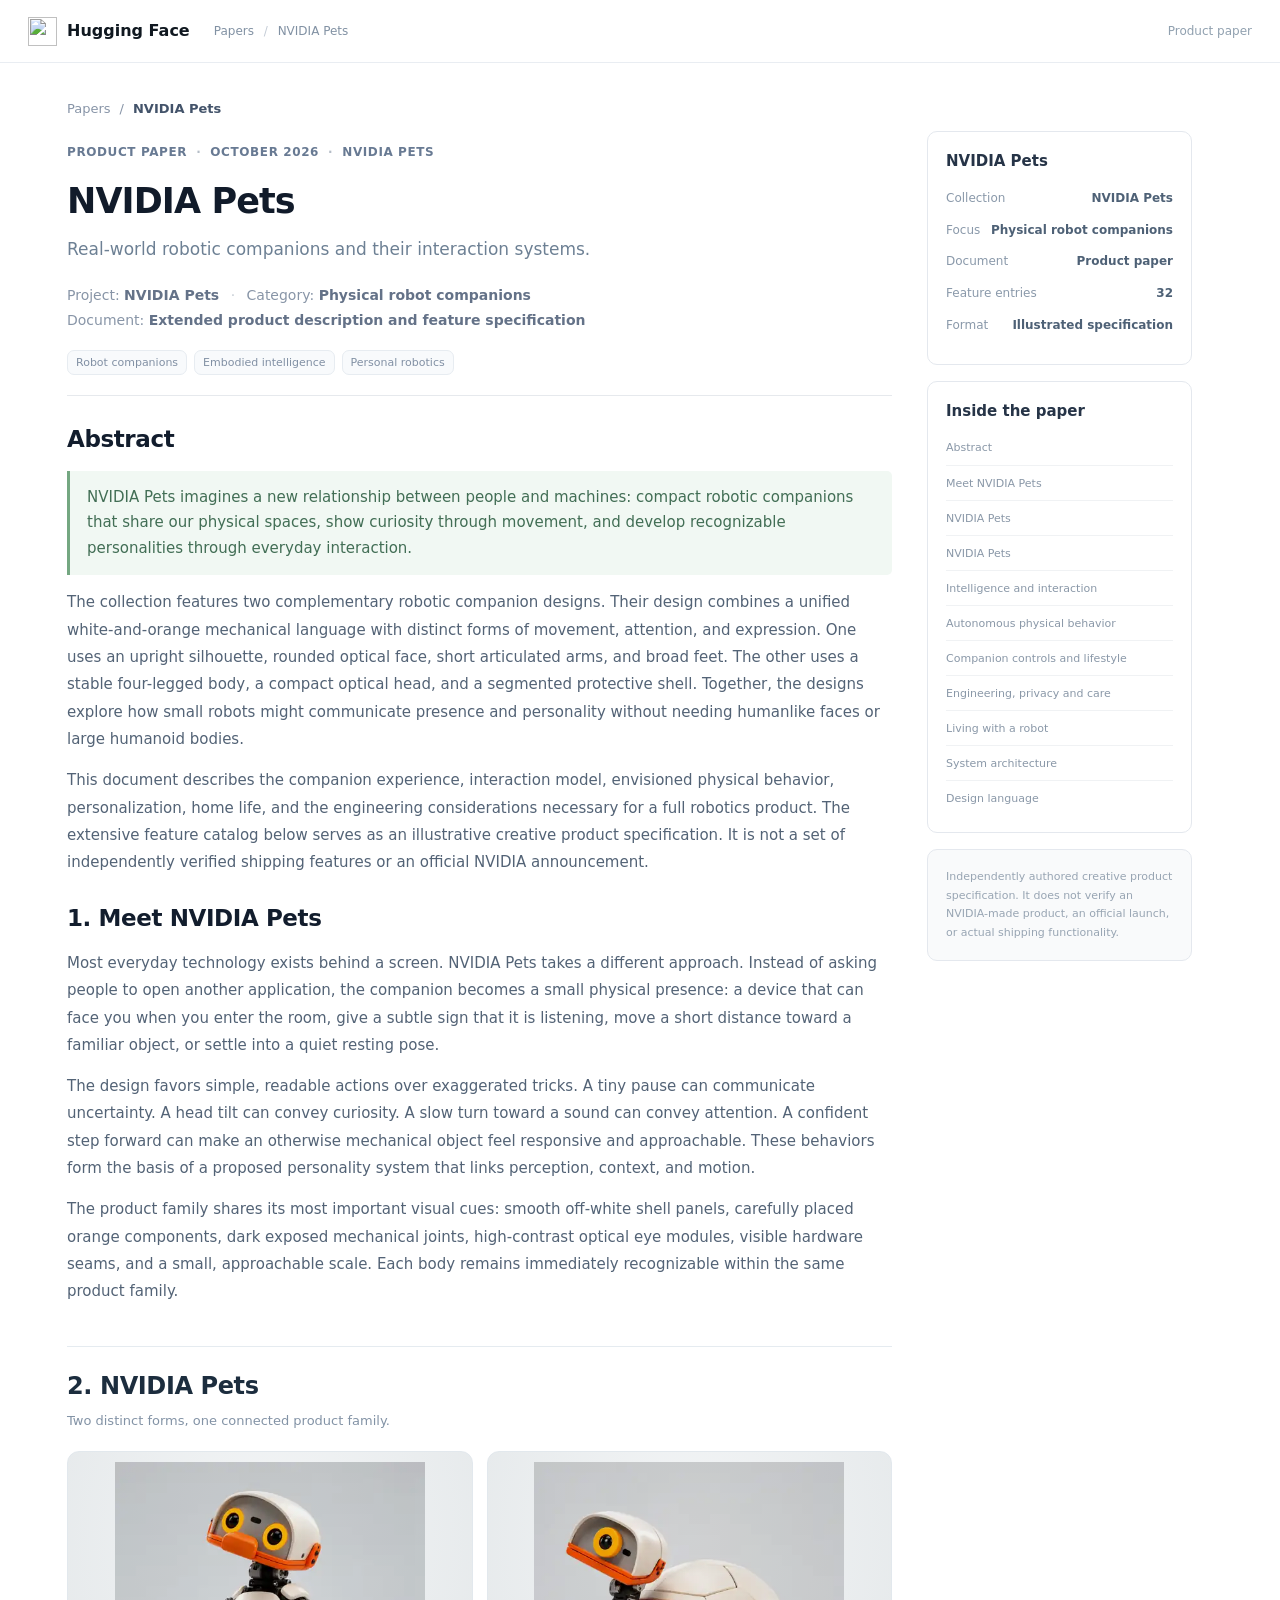
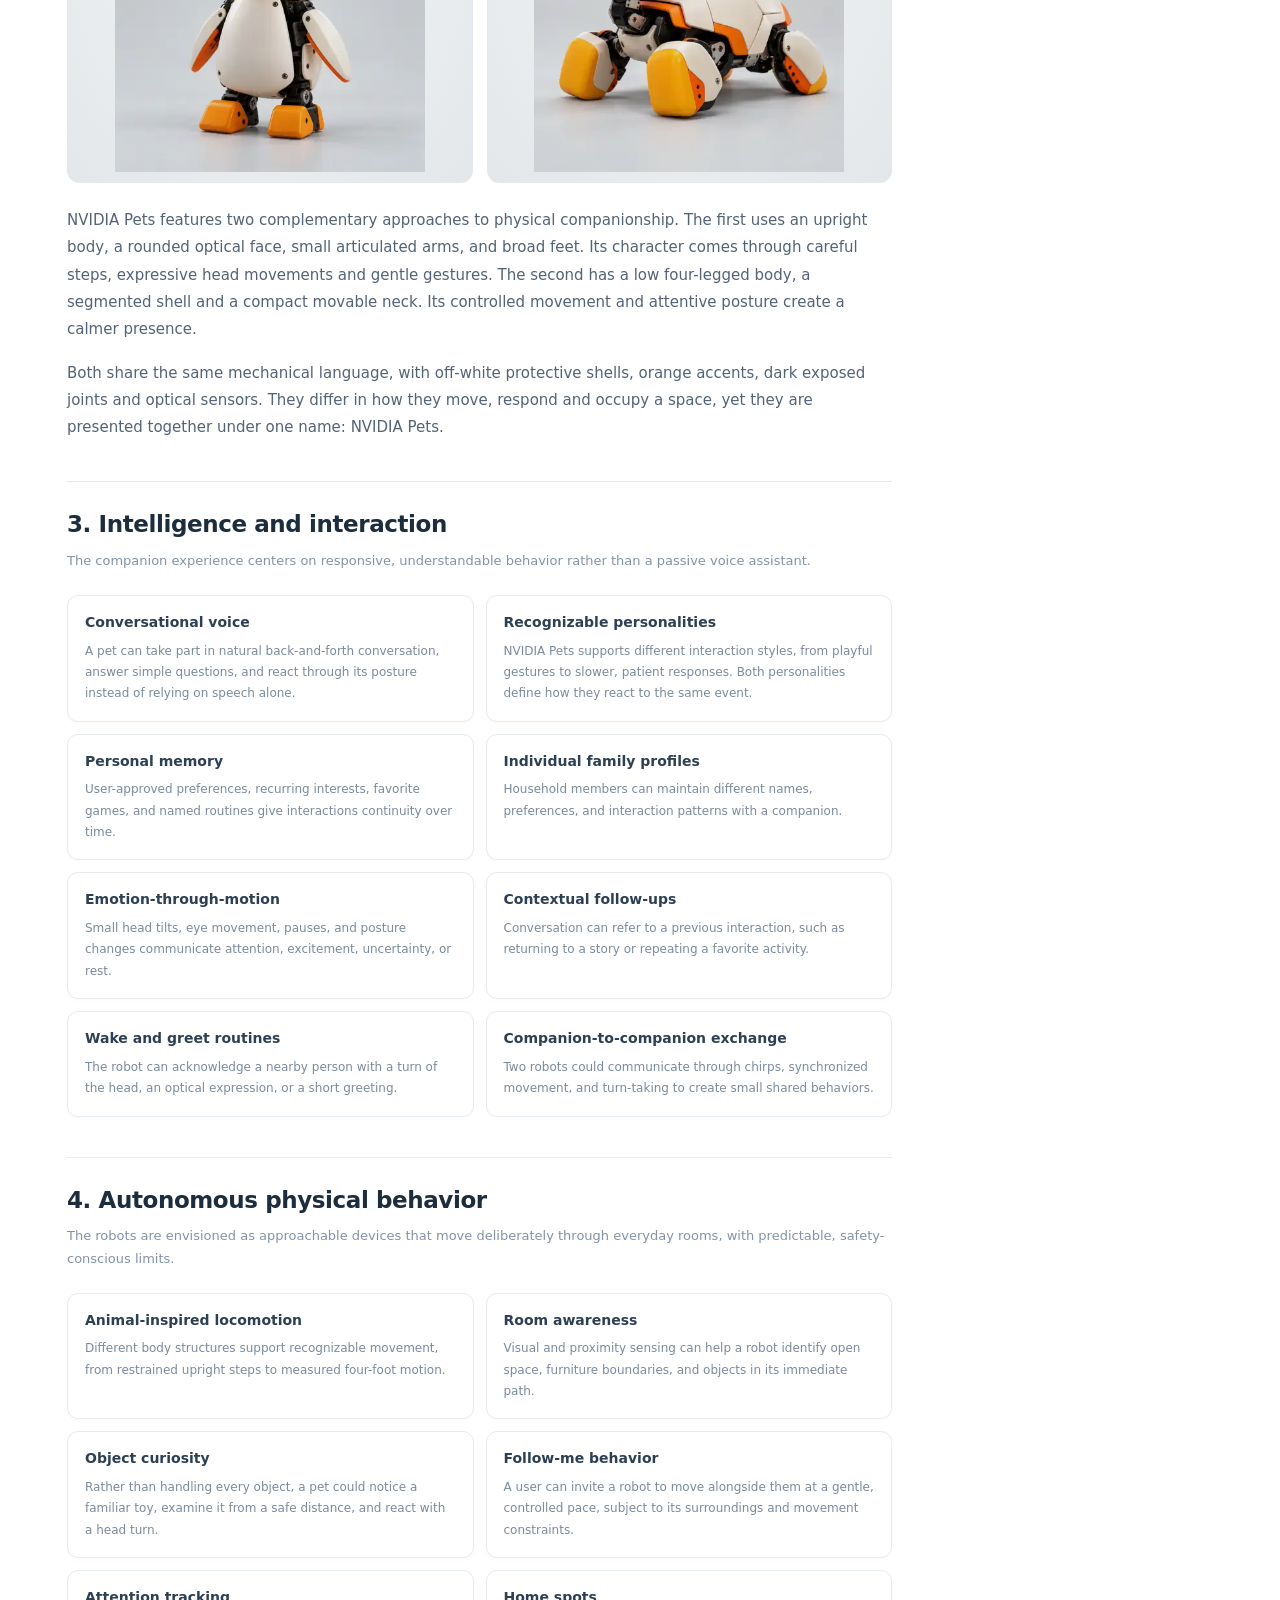
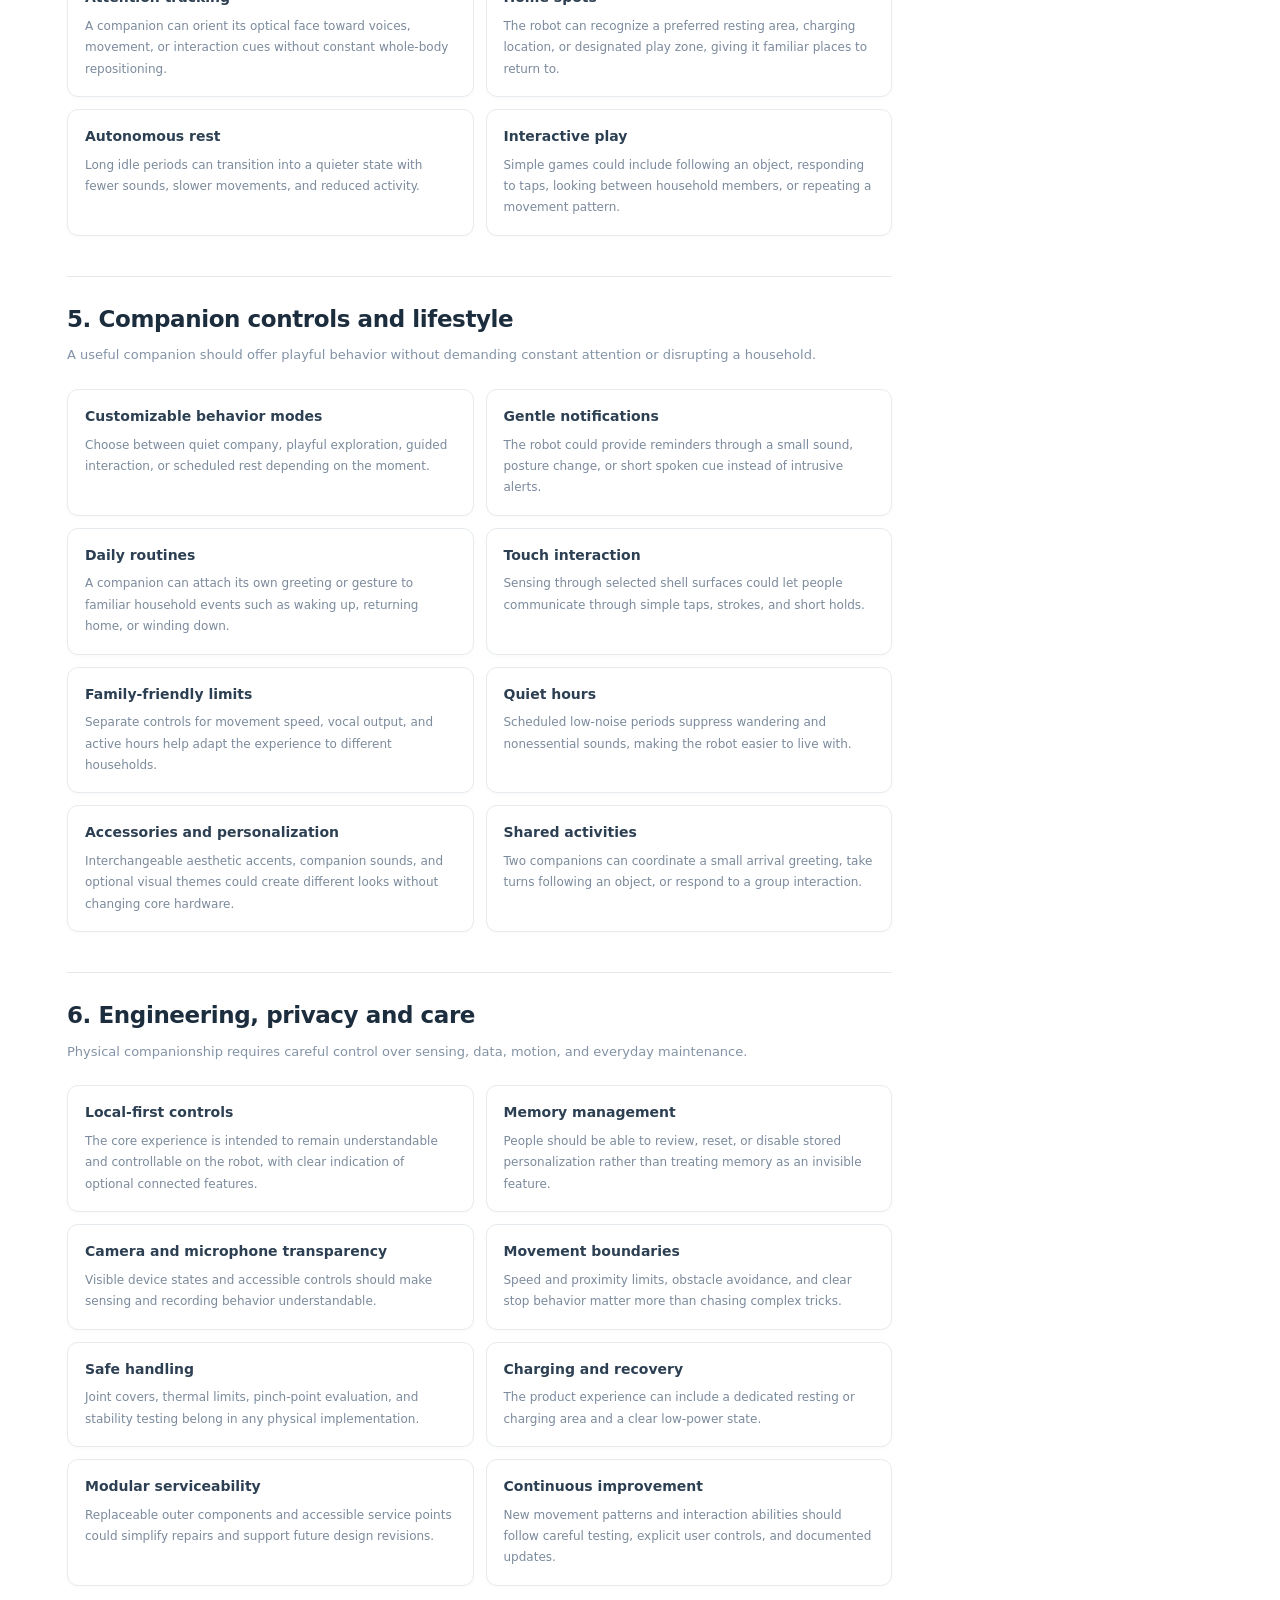
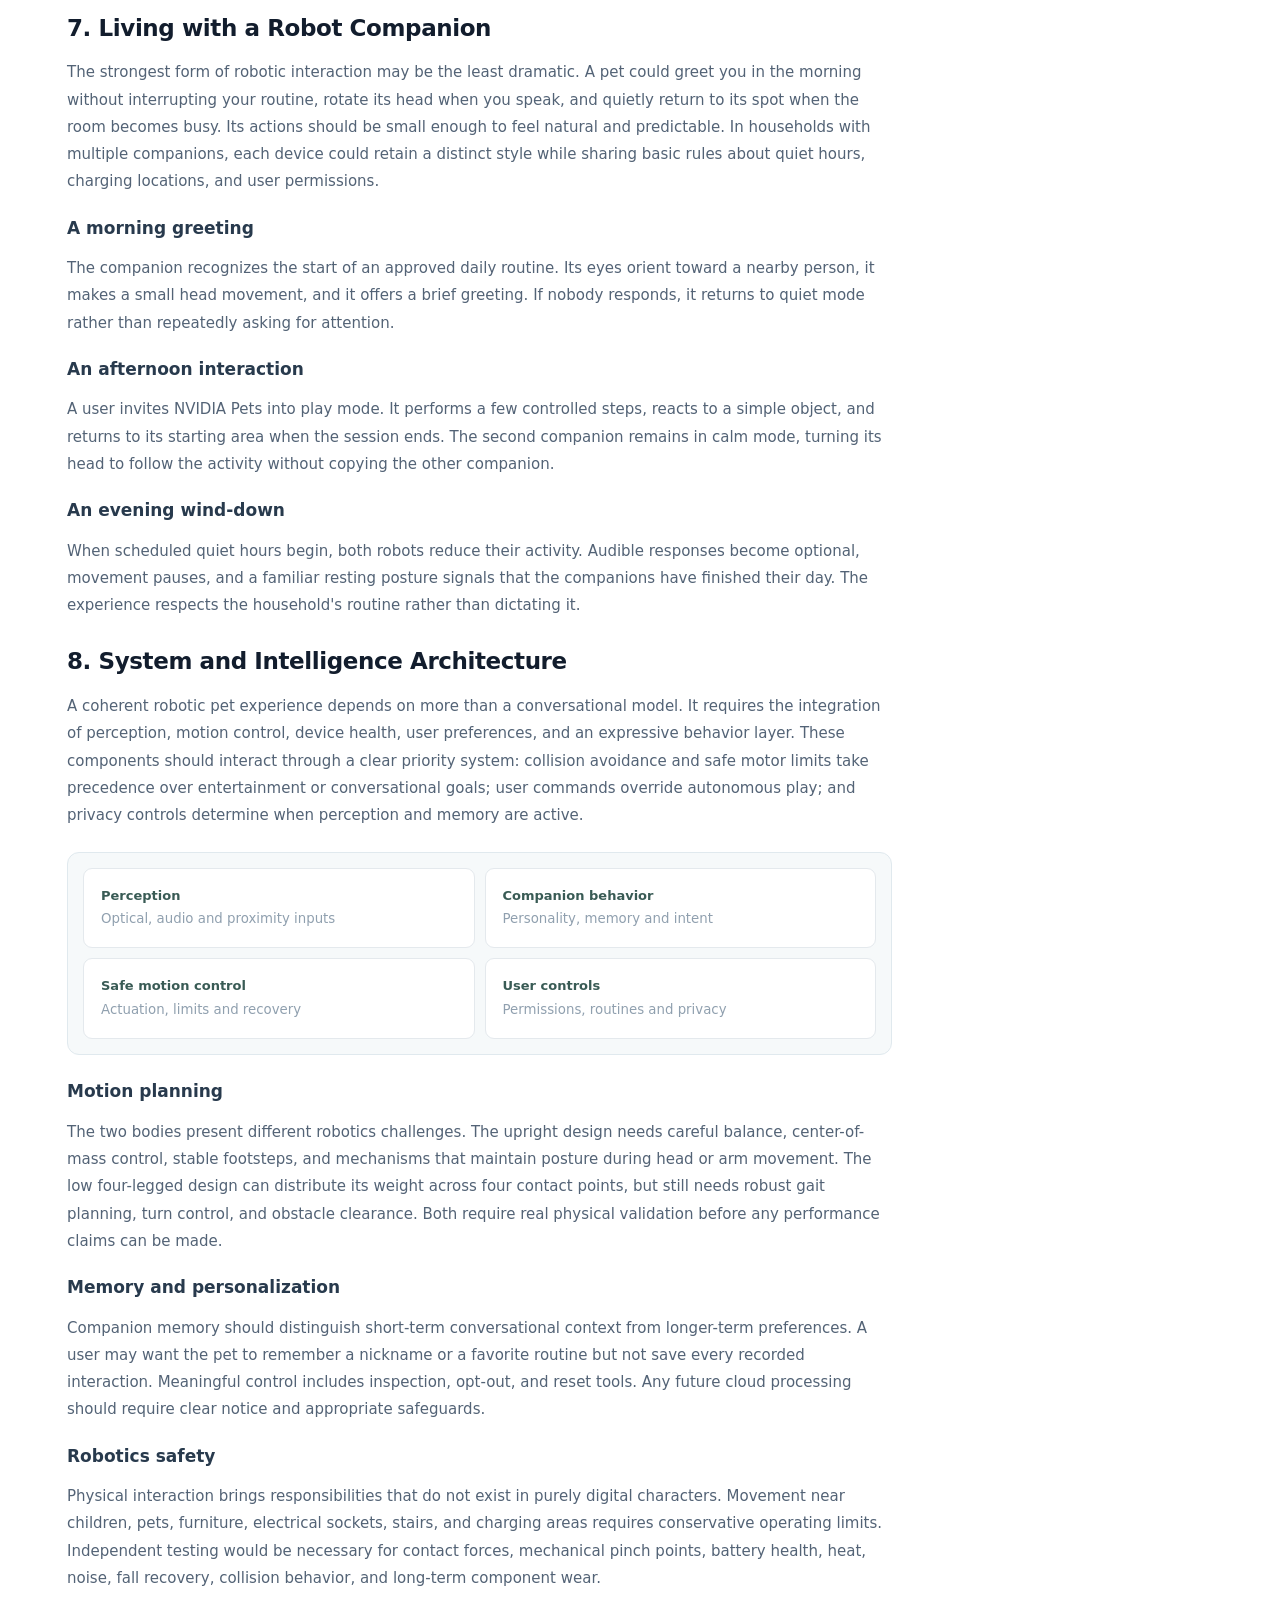
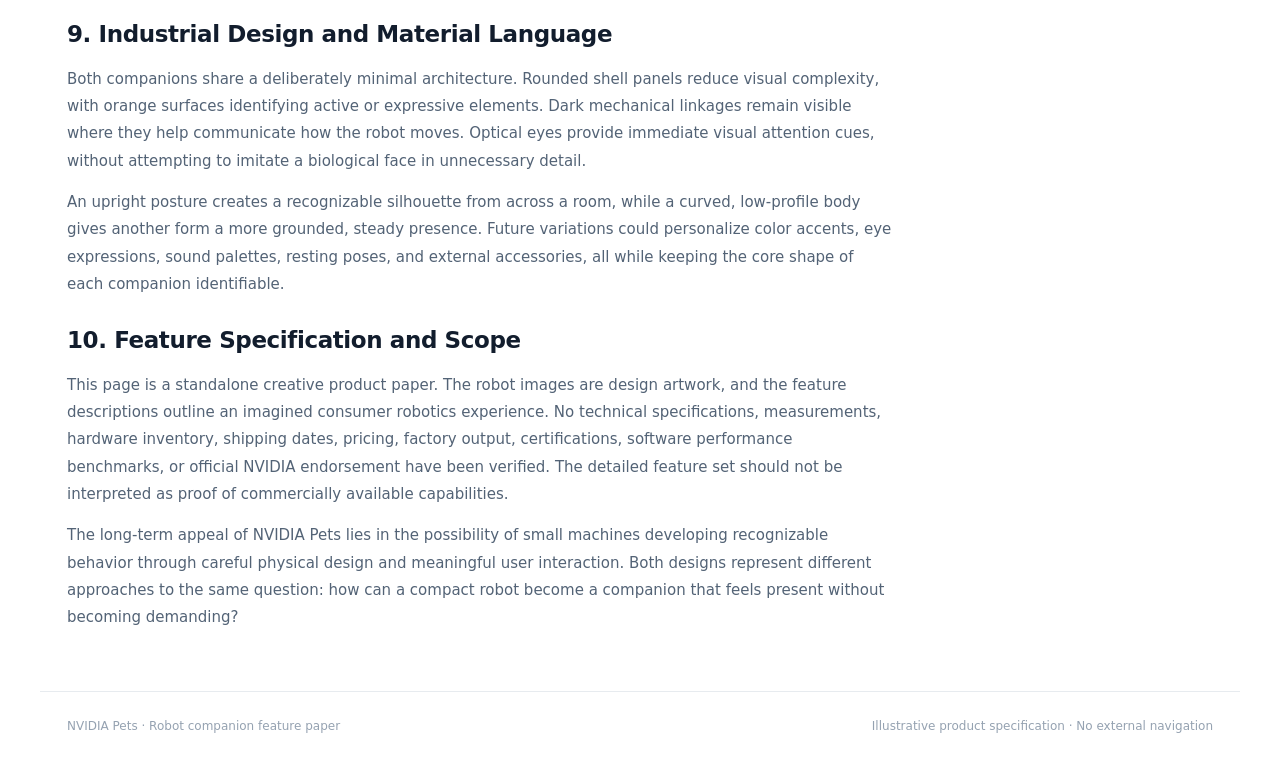
==== commit 597fa510: "Use plain numbered NVIDIA Pets sections and remove individual companion names" ====
--- a/nvidia-pets.html
+++ b/nvidia-pets.html
@@ -1,50 +1,48 @@
-<!doctype html><html lang="en"><head><meta charset="utf-8"><meta name="viewport" content="width=device-width,initial-scale=1"><meta name="theme-color" content="#ffffff"><title>NVIDIA Pets | The Robotic Companion Collection</title><meta name="description" content="NVIDIA Pets: the penguin and turtle robotic companions, their product story and an imagined collection of interaction, mobility and AI features."><link rel="icon" href="https://huggingface.co/front/assets/huggingface_logo-noborder.svg"><link rel="stylesheet" href="./papers/nvidia-pets.css"></head><body>
+<!doctype html><html lang="en"><head><meta charset="utf-8"><meta name="viewport" content="width=device-width,initial-scale=1"><meta name="theme-color" content="#ffffff"><title>NVIDIA Pets</title><meta name="description" content="NVIDIA Pets: robotic companions, product design and an extended collection of interaction, mobility and AI features."><link rel="icon" href="https://huggingface.co/front/assets/huggingface_logo-noborder.svg"><link rel="stylesheet" href="./papers/nvidia-pets.css"></head><body>
 <header class="site-header"><div class="nav-wrap"><div class="brand"><img src="https://huggingface.co/front/assets/huggingface_logo-noborder.svg" alt=""><strong>Hugging Face</strong></div><div class="static-site-id">Papers <span>/</span> NVIDIA Pets</div><div class="header-end">Product paper</div></div></header>
 <div class="layout"><main>
 <div class="breadcrumb"><span>Papers</span><span>/</span><b>NVIDIA Pets</b></div>
-<div class="paper-kicker"><span class="doc-ico">▤</span> PRODUCT PAPER <span class="dotsep">·</span> OCTOBER 2026 <span class="dotsep">·</span> PENGUIN + TURTLE</div>
-<h1 class="paper-title">NVIDIA Pets: A New Family of Real-World Robot Companions</h1>
-<p class="paper-subtitle">Two distinctly different characters. One shared vision for personal robotics.</p>
+<div class="paper-kicker">PRODUCT PAPER <span class="dotsep">·</span> OCTOBER 2026 <span class="dotsep">·</span> NVIDIA PETS</div>
+<h1 class="paper-title">NVIDIA Pets</h1>
+<p class="paper-subtitle">Real-world robotic companions and their interaction systems.</p>
 <div class="metadata"><div>Project: <strong>NVIDIA Pets</strong> <span>·</span> Category: <strong>Physical robot companions</strong></div><div>Document: <strong>Extended product description and feature specification</strong></div></div>
-<div class="chips"><span class="chip">Robot companions</span><span class="chip">Embodied intelligence</span><span class="chip">Penguin</span><span class="chip">Turtle</span><span class="chip">Personal robotics</span></div>
+<div class="chips"><span class="chip">Robot companions</span><span class="chip">Embodied intelligence</span><span class="chip">Personal robotics</span></div>
 <hr class="rule">
 <section id="abstract" class="paper-section"><h2>Abstract</h2><div class="abstract-highlight">NVIDIA Pets imagines a new relationship between people and machines: compact robotic companions that share our physical spaces, show curiosity through movement, and develop recognizable personalities through everyday interaction.</div>
-<p>The collection begins with two animal-inspired robots, a penguin and a turtle. Their design combines a unified white-and-orange mechanical language with distinct forms of movement, attention, and expression. The penguin uses an upright silhouette, rounded optical face, short articulated flippers, and broad feet. The turtle uses a stable four-legged body, compact optical head, and segmented protective shell. Together, the designs explore how small robots might communicate presence and personality without needing humanlike faces or large humanoid bodies.</p>
+<p>The collection features two complementary robotic companion designs. Their design combines a unified white-and-orange mechanical language with distinct forms of movement, attention, and expression. One uses an upright silhouette, rounded optical face, short articulated arms, and broad feet. The other uses a stable four-legged body, a compact optical head, and a segmented protective shell. Together, the designs explore how small robots might communicate presence and personality without needing humanlike faces or large humanoid bodies.</p>
 <p>This document describes the companion experience, interaction model, envisioned physical behavior, personalization, home life, and the engineering considerations necessary for a full robotics product. The extensive feature catalog below serves as an illustrative creative product specification. It is not a set of independently verified shipping features or an official NVIDIA announcement.</p></section>
 <section class="paper-section" id="identity"><h2>1. Meet NVIDIA Pets</h2>
 <p>Most everyday technology exists behind a screen. NVIDIA Pets takes a different approach. Instead of asking people to open another application, the companion becomes a small physical presence: a device that can face you when you enter the room, give a subtle sign that it is listening, move a short distance toward a familiar object, or settle into a quiet resting pose.</p>
 <p>The design favors simple, readable actions over exaggerated tricks. A tiny pause can communicate uncertainty. A head tilt can convey curiosity. A slow turn toward a sound can convey attention. A confident step forward can make an otherwise mechanical object feel responsive and approachable. These behaviors form the basis of a proposed personality system that links perception, context, and motion.</p>
-<p>The product family shares its most important visual cues: smooth off-white shell panels, carefully placed orange components, dark exposed mechanical joints, high-contrast optical eye modules, visible hardware seams, and a small, approachable scale. Yet the two bodies remain immediately recognizable.</p></section>
-<section class="companion-section" id="penguin"><div class="chapter-title"><span>02 / 01</span><h2>The Penguin</h2><p>Expressive, inquisitive and always ready to explore.</p></div><figure class="paper-figure"><img src="./nvidia-pets/assets/robot-penguin.webp" alt="White and orange penguin-inspired robot with two optical eyes and articulated flippers"><figcaption>Figure 1. Robotic Penguin product design render.</figcaption></figure>
-<p>The penguin is the more outgoing of the two personalities. A large rounded head, paired optical eyes, orange beak, and small mechanical flippers give it a recognizable expressive language. Its compact bipedal body invites a distinctive short-stepping gait, with gentle side-to-side weight shifts. Rather than performing dramatic gestures, the penguin communicates through little moments: noticing movement, looking toward an approaching person, lifting a flipper, or turning its head at an unexpected sound.</p>
-<p>In the imagined experience, the penguin enjoys active interaction. It may invite a game, react to a greeting with a brief movement sequence, follow an approved path across an uncluttered room, or return to its familiar resting spot when the household becomes quiet. The result is a companion whose personality comes from the rhythm of its movement as much as its spoken responses.</p>
-<div class="companion-specs"><div><span>Body</span><strong>Upright, two-legged</strong></div><div><span>Expression</span><strong>Head, eyes, flippers</strong></div><div><span>Movement</span><strong>Controlled waddling</strong></div><div><span>Character</span><strong>Curious and playful</strong></div></div>
-</section>
-<section class="companion-section" id="turtle"><div class="chapter-title"><span>02 / 02</span><h2>The Turtle</h2><p>Quietly curious, patient and reassuring.</p></div><figure class="paper-figure"><img src="./nvidia-pets/assets/robot-turtle.webp" alt="White and orange turtle-inspired robot with segmented shell, optical eye, and four articulated feet"><figcaption>Figure 2. Robotic Turtle product design render.</figcaption></figure>
-<p>The turtle approaches interaction at a different pace. Its segmented upper shell creates a recognizable protective shape, while its articulated neck allows it to direct attention without moving the entire body. Four broad contact feet and a low center of gravity suit a measured, deliberate gait. The robot can seem attentive even while standing still, simply by turning its optical head or shifting its stance.</p>
-<p>In the imagined experience, the turtle becomes a calm companion for a desk, studio, or quiet living space. It may watch an approved activity, respond to a gentle tap, approach a designated play area, or settle into a low-energy resting routine. It does not need to imitate a biological animal to communicate an identity of its own. Its mechanical form is central to its charm.</p>
-<div class="companion-specs"><div><span>Body</span><strong>Low, four-legged</strong></div><div><span>Expression</span><strong>Eyes and neck</strong></div><div><span>Movement</span><strong>Measured crawling</strong></div><div><span>Character</span><strong>Calm and observant</strong></div></div>
-</section>
-<section class="feature-category" id="group-1"><div class="category-header"><span class="chapter">03</span><div><h2>Intelligence and interaction</h2><p>The companion experience centers on responsive, understandable behavior rather than a passive voice assistant.</p></div></div><div class="features-2col"><article class="feature-point"><div class="feature-number">01</div><h3>Conversational voice</h3><p>A pet can take part in natural back-and-forth conversation, answer simple questions, and react through its posture instead of relying on speech alone.</p></article><article class="feature-point"><div class="feature-number">02</div><h3>Recognizable personalities</h3><p>The penguin favors curiosity and playful gestures. The turtle favors slower, patient interactions. Both personalities define how they react to the same event.</p></article><article class="feature-point"><div class="feature-number">03</div><h3>Personal memory</h3><p>User-approved preferences, recurring interests, favorite games, and named routines give interactions continuity over time.</p></article><article class="feature-point"><div class="feature-number">04</div><h3>Individual family profiles</h3><p>Household members can maintain different names, preferences, and interaction patterns with a companion.</p></article><article class="feature-point"><div class="feature-number">05</div><h3>Emotion-through-motion</h3><p>Small head tilts, eye movement, pauses, and posture changes communicate attention, excitement, uncertainty, or rest.</p></article><article class="feature-point"><div class="feature-number">06</div><h3>Contextual follow-ups</h3><p>Conversation can refer to a previous interaction, such as returning to a story or repeating a favorite activity.</p></article><article class="feature-point"><div class="feature-number">07</div><h3>Wake and greet routines</h3><p>The robot can acknowledge a nearby person with a turn of the head, an optical expression, or a short greeting.</p></article><article class="feature-point"><div class="feature-number">08</div><h3>Companion-to-companion exchange</h3><p>Two robots could communicate through chirps, synchronized movement, and turn-taking to create small shared behaviors.</p></article></div></section><section class="feature-category" id="group-2"><div class="category-header"><span class="chapter">04</span><div><h2>Autonomous physical behavior</h2><p>The robots are envisioned as approachable devices that move deliberately through everyday rooms, with predictable, safety-conscious limits.</p></div></div><div class="features-2col"><article class="feature-point"><div class="feature-number">09</div><h3>Animal-inspired locomotion</h3><p>The penguin's restrained waddle and the turtle's measured four-foot gait give each companion a recognizable movement signature.</p></article><article class="feature-point"><div class="feature-number">10</div><h3>Room awareness</h3><p>Visual and proximity sensing can help a robot identify open space, furniture boundaries, and objects in its immediate path.</p></article><article class="feature-point"><div class="feature-number">11</div><h3>Object curiosity</h3><p>Rather than handling every object, a pet could notice a familiar toy, examine it from a safe distance, and react with a head turn.</p></article><article class="feature-point"><div class="feature-number">12</div><h3>Follow-me behavior</h3><p>A user can invite a robot to move alongside them at a gentle, controlled pace, subject to its surroundings and movement constraints.</p></article><article class="feature-point"><div class="feature-number">13</div><h3>Attention tracking</h3><p>A companion can orient its optical face toward voices, movement, or interaction cues without constant whole-body repositioning.</p></article><article class="feature-point"><div class="feature-number">14</div><h3>Home spots</h3><p>The robot can recognize a preferred resting area, charging location, or designated play zone, giving it familiar places to return to.</p></article><article class="feature-point"><div class="feature-number">15</div><h3>Autonomous rest</h3><p>Long idle periods can transition into a quieter state with fewer sounds, slower movements, and reduced activity.</p></article><article class="feature-point"><div class="feature-number">16</div><h3>Interactive play</h3><p>Simple games could include following an object, responding to taps, looking between household members, or repeating a movement pattern.</p></article></div></section><section class="feature-category" id="group-3"><div class="category-header"><span class="chapter">05</span><div><h2>Companion controls and lifestyle</h2><p>A useful companion should offer playful behavior without demanding constant attention or disrupting a household.</p></div></div><div class="features-2col"><article class="feature-point"><div class="feature-number">17</div><h3>Customizable behavior modes</h3><p>Choose between quiet company, playful exploration, guided interaction, or scheduled rest depending on the moment.</p></article><article class="feature-point"><div class="feature-number">18</div><h3>Gentle notifications</h3><p>The robot could provide reminders through a small sound, posture change, or short spoken cue instead of intrusive alerts.</p></article><article class="feature-point"><div class="feature-number">19</div><h3>Daily routines</h3><p>A companion can attach its own greeting or gesture to familiar household events such as waking up, returning home, or winding down.</p></article><article class="feature-point"><div class="feature-number">20</div><h3>Touch interaction</h3><p>Sensing through selected shell surfaces could let people communicate through simple taps, strokes, and short holds.</p></article><article class="feature-point"><div class="feature-number">21</div><h3>Family-friendly limits</h3><p>Separate controls for movement speed, vocal output, and active hours help adapt the experience to different households.</p></article><article class="feature-point"><div class="feature-number">22</div><h3>Quiet hours</h3><p>Scheduled low-noise periods suppress wandering and nonessential sounds, making the robot easier to live with.</p></article><article class="feature-point"><div class="feature-number">23</div><h3>Accessories and personalization</h3><p>Interchangeable aesthetic accents, companion sounds, and optional visual themes could create different looks without changing core hardware.</p></article><article class="feature-point"><div class="feature-number">24</div><h3>Shared activities</h3><p>Two companions can coordinate a small arrival greeting, take turns following an object, or respond to a group interaction.</p></article></div></section><section class="feature-category" id="group-4"><div class="category-header"><span class="chapter">06</span><div><h2>Engineering, privacy and care</h2><p>Physical companionship requires careful control over sensing, data, motion, and everyday maintenance.</p></div></div><div class="features-2col"><article class="feature-point"><div class="feature-number">25</div><h3>Local-first controls</h3><p>The core experience is intended to remain understandable and controllable on the robot, with clear indication of optional connected features.</p></article><article class="feature-point"><div class="feature-number">26</div><h3>Memory management</h3><p>People should be able to review, reset, or disable stored personalization rather than treating memory as an invisible feature.</p></article><article class="feature-point"><div class="feature-number">27</div><h3>Camera and microphone transparency</h3><p>Visible device states and accessible controls should make sensing and recording behavior understandable.</p></article><article class="feature-point"><div class="feature-number">28</div><h3>Movement boundaries</h3><p>Speed and proximity limits, obstacle avoidance, and clear stop behavior matter more than chasing complex tricks.</p></article><article class="feature-point"><div class="feature-number">29</div><h3>Safe handling</h3><p>Joint covers, thermal limits, pinch-point evaluation, and stability testing belong in any physical implementation.</p></article><article class="feature-point"><div class="feature-number">30</div><h3>Charging and recovery</h3><p>The product experience can include a dedicated resting or charging area and a clear low-power state.</p></article><article class="feature-point"><div class="feature-number">31</div><h3>Modular serviceability</h3><p>Replaceable outer components and accessible service points could simplify repairs and support future design revisions.</p></article><article class="feature-point"><div class="feature-number">32</div><h3>Continuous improvement</h3><p>New movement patterns and interaction abilities should follow careful testing, explicit user controls, and documented updates.</p></article></div></section>
+<p>The product family shares its most important visual cues: smooth off-white shell panels, carefully placed orange components, dark exposed mechanical joints, high-contrast optical eye modules, visible hardware seams, and a small, approachable scale. Each body remains immediately recognizable within the same product family.</p></section>
+<section class="companion-section" id="nvidia-pets"><div class="chapter-title"><h2>2. NVIDIA Pets</h2><p>Two distinct forms, one connected product family.</p></div>
+ <div class="model-pictures">
+  <figure class="paper-figure"><img src="./nvidia-pets/assets/robot-penguin.webp" alt="NVIDIA Pets upright robot with off-white body, orange accents, optical eyes, articulated side arms and broad feet"></figure>
+  <figure class="paper-figure"><img src="./nvidia-pets/assets/robot-turtle.webp" alt="NVIDIA Pets low-profile four-legged robot with a segmented shell, articulated neck, optical eye and orange foot pads"></figure>
+ </div>
+ <p>NVIDIA Pets features two complementary approaches to physical companionship. The first uses an upright body, a rounded optical face, small articulated arms, and broad feet. Its character comes through careful steps, expressive head movements and gentle gestures. The second has a low four-legged body, a segmented shell and a compact movable neck. Its controlled movement and attentive posture create a calmer presence.</p>
+ <p>Both share the same mechanical language, with off-white protective shells, orange accents, dark exposed joints and optical sensors. They differ in how they move, respond and occupy a space, yet they are presented together under one name: NVIDIA Pets.</p>
+ </section>
+<section class="feature-category" id="group-1"><h2>3. Intelligence and interaction</h2><p class="category-description">The companion experience centers on responsive, understandable behavior rather than a passive voice assistant.</p><div class="features-2col"><article class="feature-point"><h3>Conversational voice</h3><p>A pet can take part in natural back-and-forth conversation, answer simple questions, and react through its posture instead of relying on speech alone.</p></article><article class="feature-point"><h3>Recognizable personalities</h3><p>NVIDIA Pets supports different interaction styles, from playful gestures to slower, patient responses. Both personalities define how they react to the same event.</p></article><article class="feature-point"><h3>Personal memory</h3><p>User-approved preferences, recurring interests, favorite games, and named routines give interactions continuity over time.</p></article><article class="feature-point"><h3>Individual family profiles</h3><p>Household members can maintain different names, preferences, and interaction patterns with a companion.</p></article><article class="feature-point"><h3>Emotion-through-motion</h3><p>Small head tilts, eye movement, pauses, and posture changes communicate attention, excitement, uncertainty, or rest.</p></article><article class="feature-point"><h3>Contextual follow-ups</h3><p>Conversation can refer to a previous interaction, such as returning to a story or repeating a favorite activity.</p></article><article class="feature-point"><h3>Wake and greet routines</h3><p>The robot can acknowledge a nearby person with a turn of the head, an optical expression, or a short greeting.</p></article><article class="feature-point"><h3>Companion-to-companion exchange</h3><p>Two robots could communicate through chirps, synchronized movement, and turn-taking to create small shared behaviors.</p></article></div></section><section class="feature-category" id="group-2"><h2>4. Autonomous physical behavior</h2><p class="category-description">The robots are envisioned as approachable devices that move deliberately through everyday rooms, with predictable, safety-conscious limits.</p><div class="features-2col"><article class="feature-point"><h3>Animal-inspired locomotion</h3><p>Different body structures support recognizable movement, from restrained upright steps to measured four-foot motion.</p></article><article class="feature-point"><h3>Room awareness</h3><p>Visual and proximity sensing can help a robot identify open space, furniture boundaries, and objects in its immediate path.</p></article><article class="feature-point"><h3>Object curiosity</h3><p>Rather than handling every object, a pet could notice a familiar toy, examine it from a safe distance, and react with a head turn.</p></article><article class="feature-point"><h3>Follow-me behavior</h3><p>A user can invite a robot to move alongside them at a gentle, controlled pace, subject to its surroundings and movement constraints.</p></article><article class="feature-point"><h3>Attention tracking</h3><p>A companion can orient its optical face toward voices, movement, or interaction cues without constant whole-body repositioning.</p></article><article class="feature-point"><h3>Home spots</h3><p>The robot can recognize a preferred resting area, charging location, or designated play zone, giving it familiar places to return to.</p></article><article class="feature-point"><h3>Autonomous rest</h3><p>Long idle periods can transition into a quieter state with fewer sounds, slower movements, and reduced activity.</p></article><article class="feature-point"><h3>Interactive play</h3><p>Simple games could include following an object, responding to taps, looking between household members, or repeating a movement pattern.</p></article></div></section><section class="feature-category" id="group-3"><h2>5. Companion controls and lifestyle</h2><p class="category-description">A useful companion should offer playful behavior without demanding constant attention or disrupting a household.</p><div class="features-2col"><article class="feature-point"><h3>Customizable behavior modes</h3><p>Choose between quiet company, playful exploration, guided interaction, or scheduled rest depending on the moment.</p></article><article class="feature-point"><h3>Gentle notifications</h3><p>The robot could provide reminders through a small sound, posture change, or short spoken cue instead of intrusive alerts.</p></article><article class="feature-point"><h3>Daily routines</h3><p>A companion can attach its own greeting or gesture to familiar household events such as waking up, returning home, or winding down.</p></article><article class="feature-point"><h3>Touch interaction</h3><p>Sensing through selected shell surfaces could let people communicate through simple taps, strokes, and short holds.</p></article><article class="feature-point"><h3>Family-friendly limits</h3><p>Separate controls for movement speed, vocal output, and active hours help adapt the experience to different households.</p></article><article class="feature-point"><h3>Quiet hours</h3><p>Scheduled low-noise periods suppress wandering and nonessential sounds, making the robot easier to live with.</p></article><article class="feature-point"><h3>Accessories and personalization</h3><p>Interchangeable aesthetic accents, companion sounds, and optional visual themes could create different looks without changing core hardware.</p></article><article class="feature-point"><h3>Shared activities</h3><p>Two companions can coordinate a small arrival greeting, take turns following an object, or respond to a group interaction.</p></article></div></section><section class="feature-category" id="group-4"><h2>6. Engineering, privacy and care</h2><p class="category-description">Physical companionship requires careful control over sensing, data, motion, and everyday maintenance.</p><div class="features-2col"><article class="feature-point"><h3>Local-first controls</h3><p>The core experience is intended to remain understandable and controllable on the robot, with clear indication of optional connected features.</p></article><article class="feature-point"><h3>Memory management</h3><p>People should be able to review, reset, or disable stored personalization rather than treating memory as an invisible feature.</p></article><article class="feature-point"><h3>Camera and microphone transparency</h3><p>Visible device states and accessible controls should make sensing and recording behavior understandable.</p></article><article class="feature-point"><h3>Movement boundaries</h3><p>Speed and proximity limits, obstacle avoidance, and clear stop behavior matter more than chasing complex tricks.</p></article><article class="feature-point"><h3>Safe handling</h3><p>Joint covers, thermal limits, pinch-point evaluation, and stability testing belong in any physical implementation.</p></article><article class="feature-point"><h3>Charging and recovery</h3><p>The product experience can include a dedicated resting or charging area and a clear low-power state.</p></article><article class="feature-point"><h3>Modular serviceability</h3><p>Replaceable outer components and accessible service points could simplify repairs and support future design revisions.</p></article><article class="feature-point"><h3>Continuous improvement</h3><p>New movement patterns and interaction abilities should follow careful testing, explicit user controls, and documented updates.</p></article></div></section>
 <section class="paper-section" id="experience"><h2>7. Living with a Robot Companion</h2>
 <p>The strongest form of robotic interaction may be the least dramatic. A pet could greet you in the morning without interrupting your routine, rotate its head when you speak, and quietly return to its spot when the room becomes busy. Its actions should be small enough to feel natural and predictable. In households with multiple companions, each device could retain a distinct style while sharing basic rules about quiet hours, charging locations, and user permissions.</p>
 <h3>A morning greeting</h3><p>The companion recognizes the start of an approved daily routine. Its eyes orient toward a nearby person, it makes a small head movement, and it offers a brief greeting. If nobody responds, it returns to quiet mode rather than repeatedly asking for attention.</p>
-<h3>An afternoon interaction</h3><p>A user invites the penguin into play mode. It performs a few controlled steps, reacts to a simple object, and returns to its starting area when the session ends. The turtle nearby remains in calm mode, turning its head to follow the activity without copying the penguin.</p>
+<h3>An afternoon interaction</h3><p>A user invites NVIDIA Pets into play mode. It performs a few controlled steps, reacts to a simple object, and returns to its starting area when the session ends. The second companion remains in calm mode, turning its head to follow the activity without copying the other companion.</p>
 <h3>An evening wind-down</h3><p>When scheduled quiet hours begin, both robots reduce their activity. Audible responses become optional, movement pauses, and a familiar resting posture signals that the companions have finished their day. The experience respects the household's routine rather than dictating it.</p></section>
 <section class="paper-section" id="architecture"><h2>8. System and Intelligence Architecture</h2>
 <p>A coherent robotic pet experience depends on more than a conversational model. It requires the integration of perception, motion control, device health, user preferences, and an expressive behavior layer. These components should interact through a clear priority system: collision avoidance and safe motor limits take precedence over entertainment or conversational goals; user commands override autonomous play; and privacy controls determine when perception and memory are active.</p>
 <div class="system-diagram"><div><b>Perception</b><small>Optical, audio and proximity inputs</small></div><div><b>Companion behavior</b><small>Personality, memory and intent</small></div><div><b>Safe motion control</b><small>Actuation, limits and recovery</small></div><div><b>User controls</b><small>Permissions, routines and privacy</small></div></div>
-<h3>Motion planning</h3><p>The two bodies present different robotics challenges. A bipedal penguin design needs careful balance, center-of-mass control, stable footsteps, and mechanisms that maintain posture during head or flipper movement. A turtle-style quadruped can distribute its weight across four contact points, but still needs robust gait planning, turn control, and obstacle clearance. Both require real physical validation before any performance claims can be made.</p>
+<h3>Motion planning</h3><p>The two bodies present different robotics challenges. The upright design needs careful balance, center-of-mass control, stable footsteps, and mechanisms that maintain posture during head or arm movement. The low four-legged design can distribute its weight across four contact points, but still needs robust gait planning, turn control, and obstacle clearance. Both require real physical validation before any performance claims can be made.</p>
 <h3>Memory and personalization</h3><p>Companion memory should distinguish short-term conversational context from longer-term preferences. A user may want the pet to remember a nickname or a favorite routine but not save every recorded interaction. Meaningful control includes inspection, opt-out, and reset tools. Any future cloud processing should require clear notice and appropriate safeguards.</p>
 <h3>Robotics safety</h3><p>Physical interaction brings responsibilities that do not exist in purely digital characters. Movement near children, pets, furniture, electrical sockets, stairs, and charging areas requires conservative operating limits. Independent testing would be necessary for contact forces, mechanical pinch points, battery health, heat, noise, fall recovery, collision behavior, and long-term component wear.</p></section>
 <section class="paper-section" id="design"><h2>9. Industrial Design and Material Language</h2>
 <p>Both companions share a deliberately minimal architecture. Rounded shell panels reduce visual complexity, with orange surfaces identifying active or expressive elements. Dark mechanical linkages remain visible where they help communicate how the robot moves. Optical eyes provide immediate visual attention cues, without attempting to imitate a biological face in unnecessary detail.</p>
-<p>The penguin's upright posture creates a recognizable silhouette from across a room, while the turtle's curved body gives it a more grounded, steady presence. Future variations could personalize color accents, eye expressions, sound palettes, resting poses, and external accessories, all while keeping the core shape of each companion identifiable.</p></section>
+<p>An upright posture creates a recognizable silhouette from across a room, while a curved, low-profile body gives another form a more grounded, steady presence. Future variations could personalize color accents, eye expressions, sound palettes, resting poses, and external accessories, all while keeping the core shape of each companion identifiable.</p></section>
 <section class="paper-section" id="scope"><h2>10. Feature Specification and Scope</h2>
 <p>This page is a standalone creative product paper. The robot images are design artwork, and the feature descriptions outline an imagined consumer robotics experience. No technical specifications, measurements, hardware inventory, shipping dates, pricing, factory output, certifications, software performance benchmarks, or official NVIDIA endorsement have been verified. The detailed feature set should not be interpreted as proof of commercially available capabilities.</p>
-<p>The long-term appeal of NVIDIA Pets lies in the possibility of small machines developing recognizable behavior through careful physical design and meaningful user interaction. The penguin and turtle represent two different approaches to the same question: how can a compact robot become a companion that feels present without becoming demanding?</p>
+<p>The long-term appeal of NVIDIA Pets lies in the possibility of small machines developing recognizable behavior through careful physical design and meaningful user interaction. Both designs represent different approaches to the same question: how can a compact robot become a companion that feels present without becoming demanding?</p>
 </section>
-</main><aside class="sidebar paper-sidebar"><div class="sidebar-card"><h3>NVIDIA Pets</h3><div class="side-detail"><span>Collection</span><strong>Robotic Penguin + Turtle</strong></div><div class="side-detail"><span>Focus</span><strong>Physical robot companions</strong></div><div class="side-detail"><span>Document</span><strong>Product paper</strong></div><div class="side-detail"><span>Feature entries</span><strong>32</strong></div><div class="side-detail"><span>Format</span><strong>Illustrated specification</strong></div></div>
-<div class="sidebar-card"><h3>Inside the paper</h3><div class="sidebar-section-list"><span>Abstract</span><span>Meet NVIDIA Pets</span><span>The Penguin</span><span>The Turtle</span><span>Intelligence and interaction</span><span>Autonomous physical behavior</span><span>Companion controls and lifestyle</span><span>Engineering, privacy and care</span><span>Living with a robot</span><span>System architecture</span><span>Design language</span></div></div>
+</main><aside class="sidebar paper-sidebar"><div class="sidebar-card"><h3>NVIDIA Pets</h3><div class="side-detail"><span>Collection</span><strong>NVIDIA Pets</strong></div><div class="side-detail"><span>Focus</span><strong>Physical robot companions</strong></div><div class="side-detail"><span>Document</span><strong>Product paper</strong></div><div class="side-detail"><span>Feature entries</span><strong>32</strong></div><div class="side-detail"><span>Format</span><strong>Illustrated specification</strong></div></div>
+<div class="sidebar-card"><h3>Inside the paper</h3><div class="sidebar-section-list"><span>Abstract</span><span>Meet NVIDIA Pets</span><span>NVIDIA Pets</span><span>NVIDIA Pets</span><span>Intelligence and interaction</span><span>Autonomous physical behavior</span><span>Companion controls and lifestyle</span><span>Engineering, privacy and care</span><span>Living with a robot</span><span>System architecture</span><span>Design language</span></div></div>
 <div class="sidebar-card smallprint">Independently authored creative product specification. It does not verify an NVIDIA-made product, an official launch, or actual shipping functionality.</div></aside></div>
 <footer class="standalone-footer"><span>NVIDIA Pets · Robot companion feature paper</span><span>Illustrative product specification · No external navigation</span></footer></body></html>
--- a/papers/nvidia-pets.css
+++ b/papers/nvidia-pets.css
@@ -20,4 +20,15 @@
 .static-site-id{font-size:12px;color:#8191a3;white-space:nowrap}.static-site-id span{margin:0 6px;color:#c4ccd6}.header-end{font-size:12px;color:#90a0af;margin-left:auto}.brand{cursor:default}.paper-title{font-size:35px;line-height:1.22;letter-spacing:-.9px;max-width:800px;margin-top:18px}.paper-subtitle{font-size:17px;line-height:1.7;color:#6d8094;margin-top:-4px;margin-bottom:19px}.paper-section,.feature-category,.companion-section{scroll-margin-top:22px}.paper-section p,.feature-category p,.companion-section p{font-size:15px;line-height:1.82;color:#536376}.companion-section{margin-top:40px;border-top:1px solid #e5ebf0;padding-top:24px}.companion-section>p{margin-top:16px}.chapter-title>span{font-size:11px;letter-spacing:.15em;font-weight:800;color:#80a287}.chapter-title h2{margin:6px 0 0;font-size:29px}.chapter-title p{color:#8796a5;margin:6px 0 20px;font-size:14px}.paper-figure{margin:18px 0 25px;overflow:hidden;border:1px solid #e2e8ed;border-radius:12px;background:radial-gradient(ellipse at 50% 25%,#f3f5f6,#e3e7e9);padding:12px 12px 0}.paper-figure img{display:block;margin:auto;object-fit:contain;width:100%;height:440px;max-width:660px;mix-blend-mode:multiply}.paper-figure figcaption{background:#ffffffd9;border-top:1px solid #e8edf1;color:#8c99a8;margin:8px -12px 0;padding:11px 15px;text-align:center;font-size:11px}.companion-specs{display:grid;grid-template-columns:repeat(2,minmax(0,1fr));gap:10px;margin:22px 0 3px}.companion-specs>div{padding:14px 16px;border:1px solid #e4e9ee;background:#f9fafb;border-radius:8px}.companion-specs span{font-size:10px;color:#96a4b2;display:block}.companion-specs strong{display:block;font-size:13px;color:#39506a;margin-top:5px}
 .feature-category{margin-top:46px;border-top:1px solid #e6eaef;padding-top:28px}.category-header{display:flex;align-items:flex-start;gap:14px}.category-header .chapter{display:grid;place-items:center;width:45px;height:45px;border:1px solid #e0e9e2;border-radius:12px;flex:none;background:#f2f8f3;color:#689376;font-size:13px;font-weight:750}.category-header h2{margin:0 0 6px;font-size:24px}.category-header p{margin:0;font-size:13px;color:#8393a6;line-height:1.65}.features-2col{display:grid;grid-template-columns:repeat(2,minmax(0,1fr));gap:12px;margin-top:22px}.feature-point{border:1px solid #e6ebef;border-radius:11px;padding:16px 17px;background:#fff;min-width:0;box-shadow:0 2px 5px #15263805}.feature-number{font-size:10px;font-weight:750;letter-spacing:.1em;color:#73a186}.feature-point h3{color:#2d4053;font-size:14px;font-weight:700;margin:6px 0 7px}.feature-point p{font-size:12px;line-height:1.78;color:#7b8a9c;margin:0}
 .system-diagram{display:grid;grid-template-columns:repeat(2,minmax(0,1fr));gap:10px;margin:22px 0 23px;border:1px solid #e0e9ee;border-radius:12px;padding:15px;background:#f6f9fa}.system-diagram div{border:1px solid #e4e9ed;background:white;border-radius:9px;padding:17px}.system-diagram b{display:block;font-size:13px;color:#395b55}.system-diagram small{color:#90a0af;line-height:1.6}.paper-sidebar{padding-top:32px}.sidebar-section-list{display:flex;flex-direction:column;gap:9px;font-size:11px;color:#8a98a8}.sidebar-section-list span{border-bottom:1px solid #f0f2f4;padding:0 0 8px}.sidebar-section-list span:last-child{border:0}.paper-sidebar .smallprint{font-size:11px;color:#98a5b3;line-height:1.7;background:#f9fafb}.standalone-footer{justify-content:space-between;max-width:1200px;margin-top:45px}.paper-section h3{font-size:17px;font-weight:650;color:#283a4d;margin:19px 0 9px}.layout{gap:35px;grid-template-columns:minmax(0,825px) minmax(215px,265px)}.breadcrumb{margin-bottom:24px}.paper-kicker{letter-spacing:.05em}.abstract-highlight{border-left-color:#74a781;background:#f1f8f3;color:#426e55}
-@media(max-width:950px){.layout{grid-template-columns:minmax(0,1fr) 205px;gap:22px}.paper-figure img{height:350px}}@media(max-width:720px){.layout{display:block;margin-top:24px}.header-end{display:none}.static-site-id{font-size:11px;margin-left:auto}.paper-title{font-size:28px}.paper-subtitle{font-size:15px}.features-2col{grid-template-columns:1fr}.companion-specs{grid-template-columns:repeat(2,minmax(0,1fr))}.paper-figure img{height:280px}.feature-point{padding:13px 15px}.category-header{gap:10px}.category-header h2{font-size:21px}.category-header .chapter{width:37px;height:37px}.paper-sidebar{margin-top:35px}.standalone-footer{flex-direction:column}.paper-section p,.companion-section p{font-size:14px}}@media(max-width:390px){.static-site-id{display:none}.brand{margin:auto}.companion-specs{grid-template-columns:1fr}}+@media(max-width:950px){.layout{grid-template-columns:minmax(0,1fr) 205px;gap:22px}.paper-figure img{height:350px}}@media(max-width:720px){.layout{display:block;margin-top:24px}.header-end{display:none}.static-site-id{font-size:11px;margin-left:auto}.paper-title{font-size:28px}.paper-subtitle{font-size:15px}.features-2col{grid-template-columns:1fr}.companion-specs{grid-template-columns:repeat(2,minmax(0,1fr))}.paper-figure img{height:280px}.feature-point{padding:13px 15px}.category-header{gap:10px}.category-header h2{font-size:21px}.category-header .chapter{width:37px;height:37px}.paper-sidebar{margin-top:35px}.standalone-footer{flex-direction:column}.paper-section p,.companion-section p{font-size:14px}}@media(max-width:390px){.static-site-id{display:none}.brand{margin:auto}.companion-specs{grid-template-columns:1fr}}
+/* Minimal numbered chapter typography, no icon or number tiles */
+.feature-category{margin-top:40px;border-top:1px solid #e6eaef;padding-top:27px}
+.feature-category>h2{font-size:23px;font-weight:700;color:#1c2d3e;margin:0 0 10px;letter-spacing:-.4px}
+.feature-category>.category-description{margin:0;font-size:13px;color:#8393a6;line-height:1.75}
+.feature-point h3{margin-top:0}
+.companion-section .chapter-title h2{font-size:24px;margin:0 0 7px;color:#1c2d3e}
+.companion-section .chapter-title p{font-size:13px;margin:0 0 18px;color:#8393a6}
+.model-pictures{display:grid;grid-template-columns:repeat(2,minmax(0,1fr));gap:14px;margin:14px 0 24px}
+.model-pictures .paper-figure{margin:0;min-width:0;padding:10px;background:radial-gradient(ellipse at 50% 25%,#f3f5f6,#e3e7e9)}
+.model-pictures .paper-figure img{width:100%;height:310px;max-width:100%;object-fit:contain}
+@media(max-width:720px){.model-pictures{grid-template-columns:1fr}.model-pictures .paper-figure img{height:300px}.feature-category>h2{font-size:20px}}
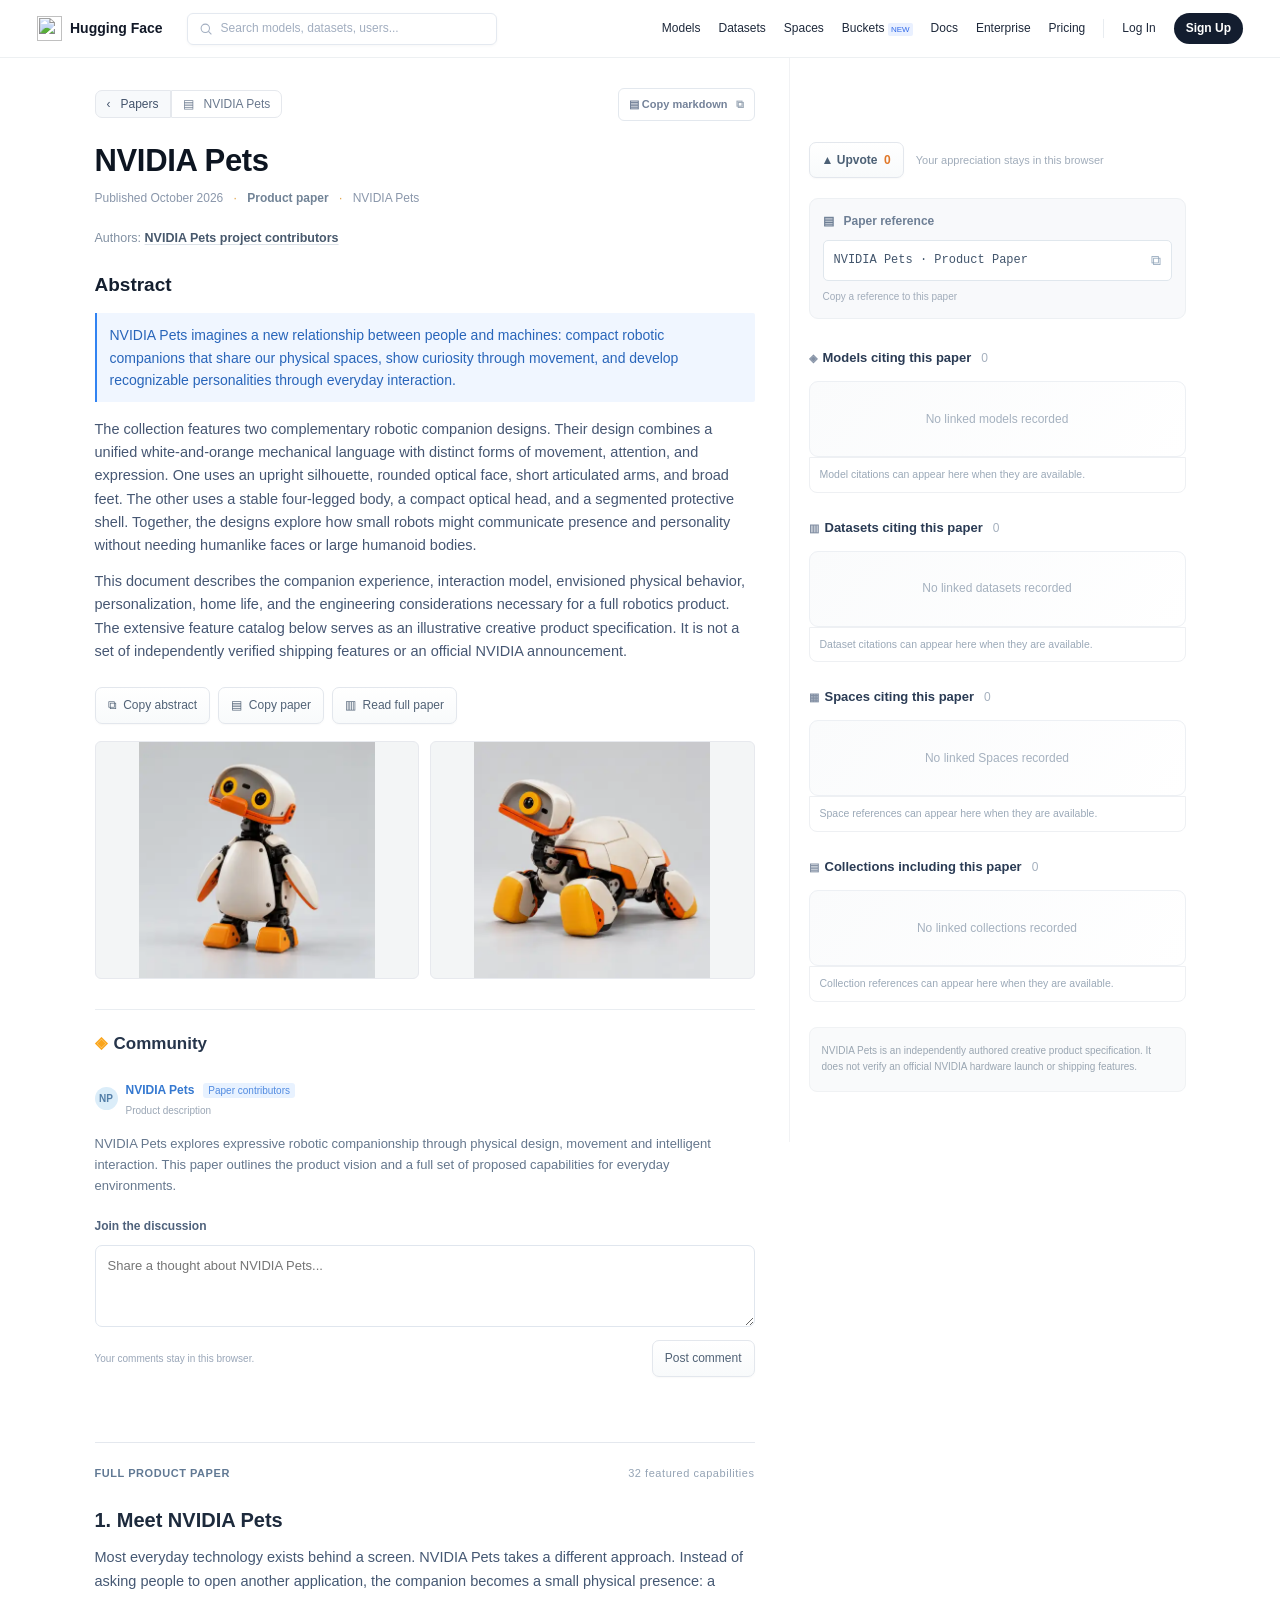
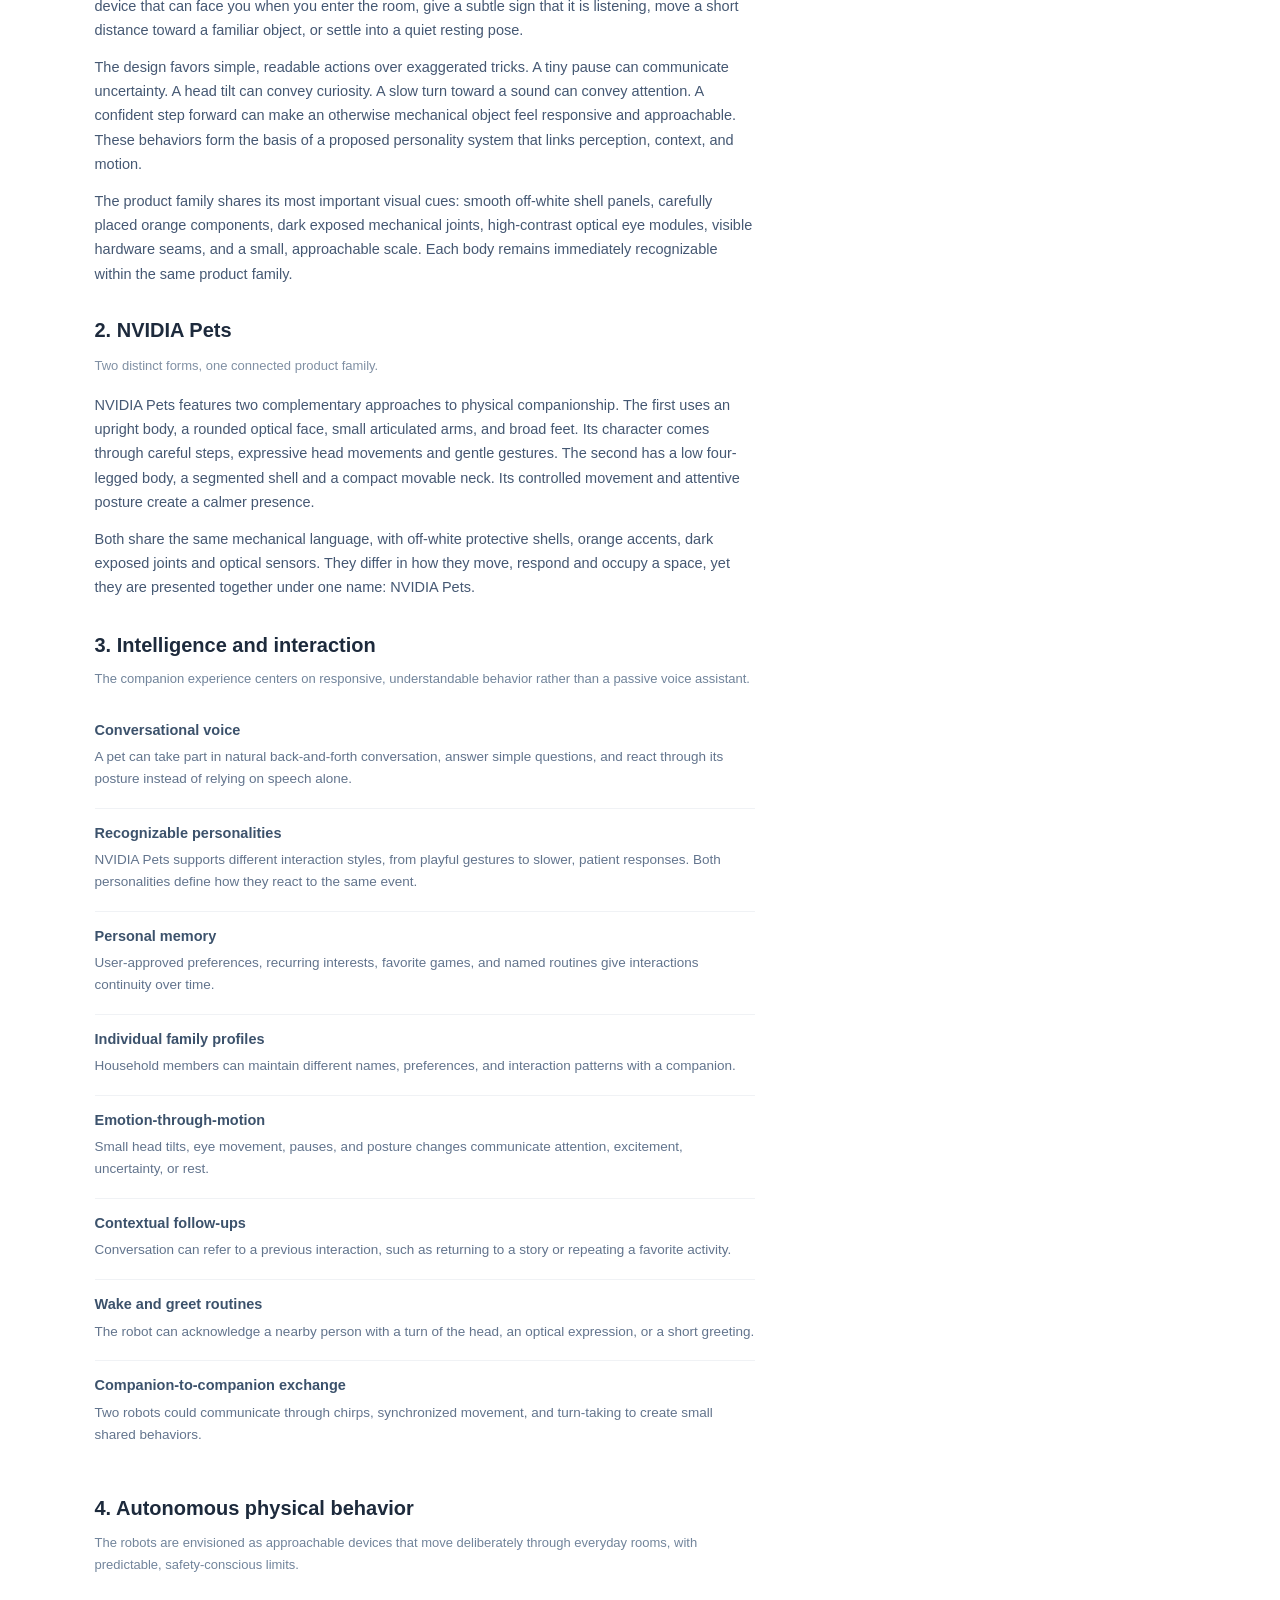
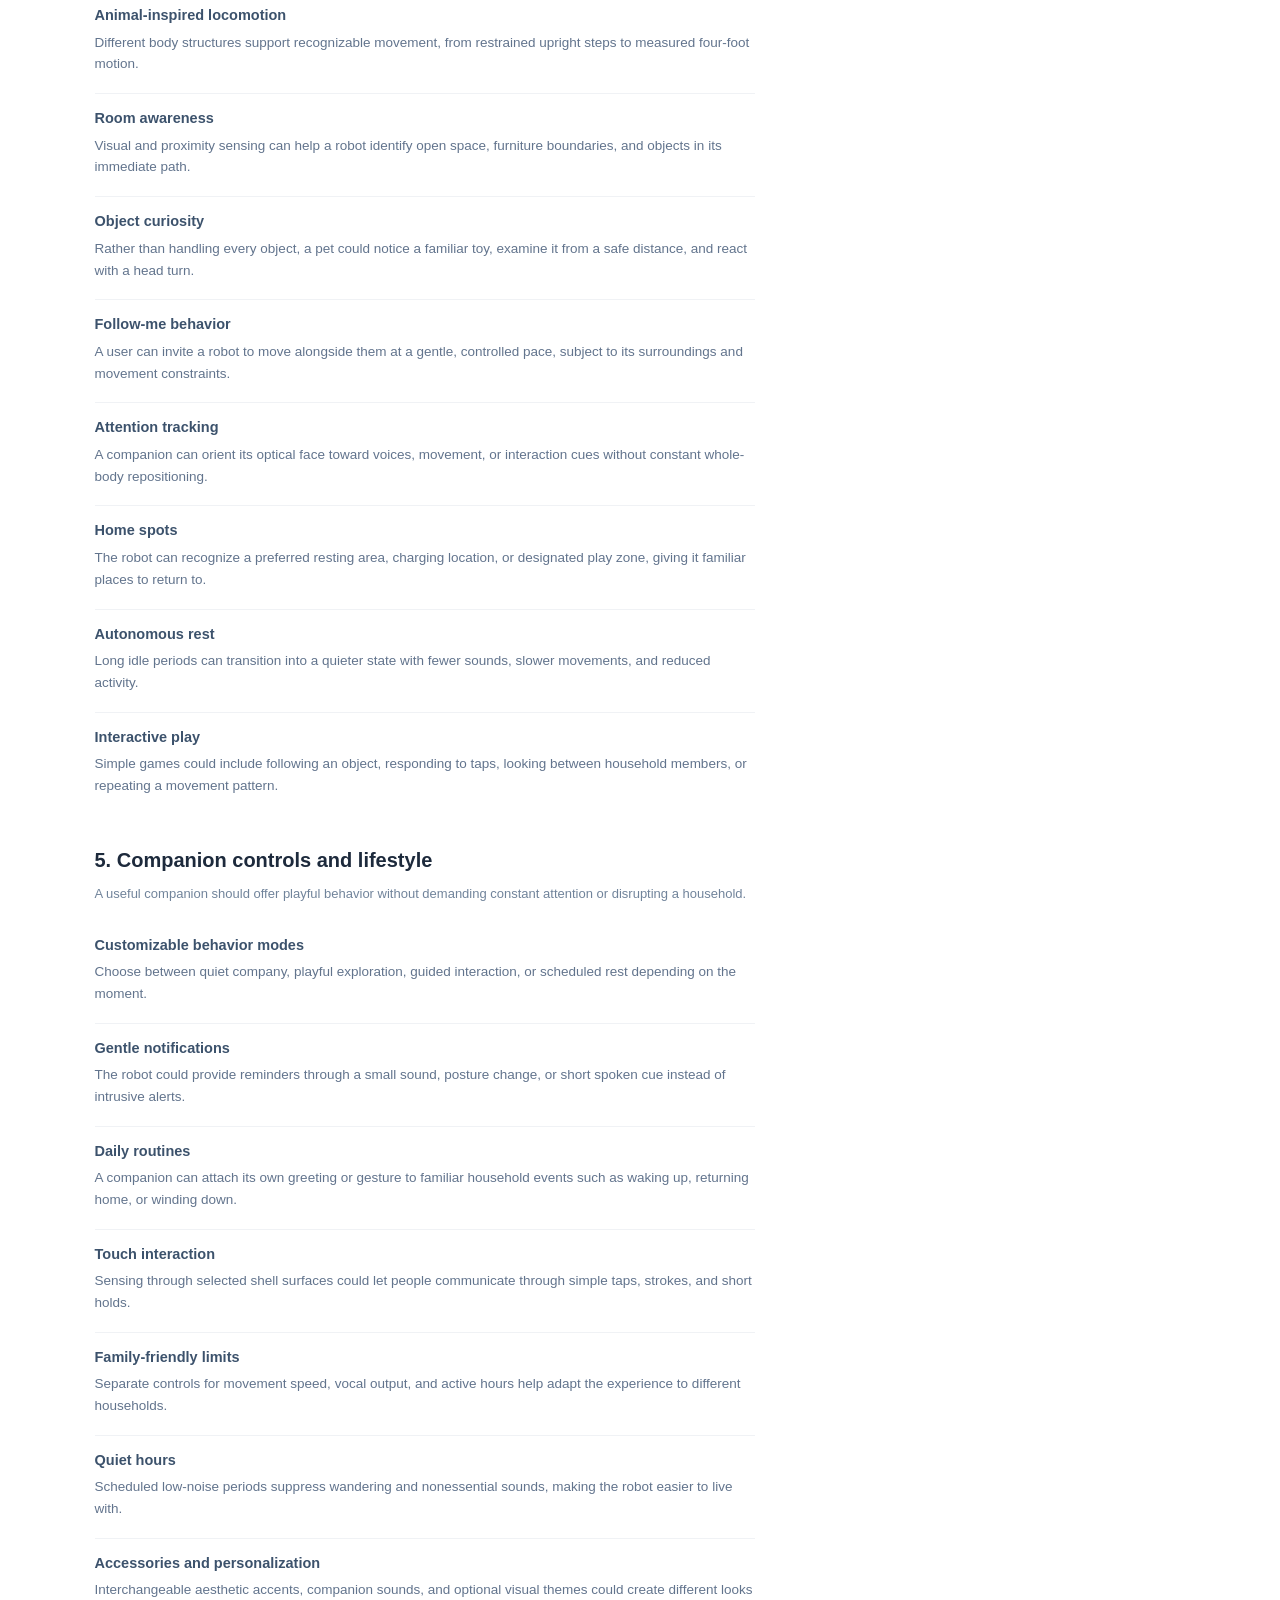
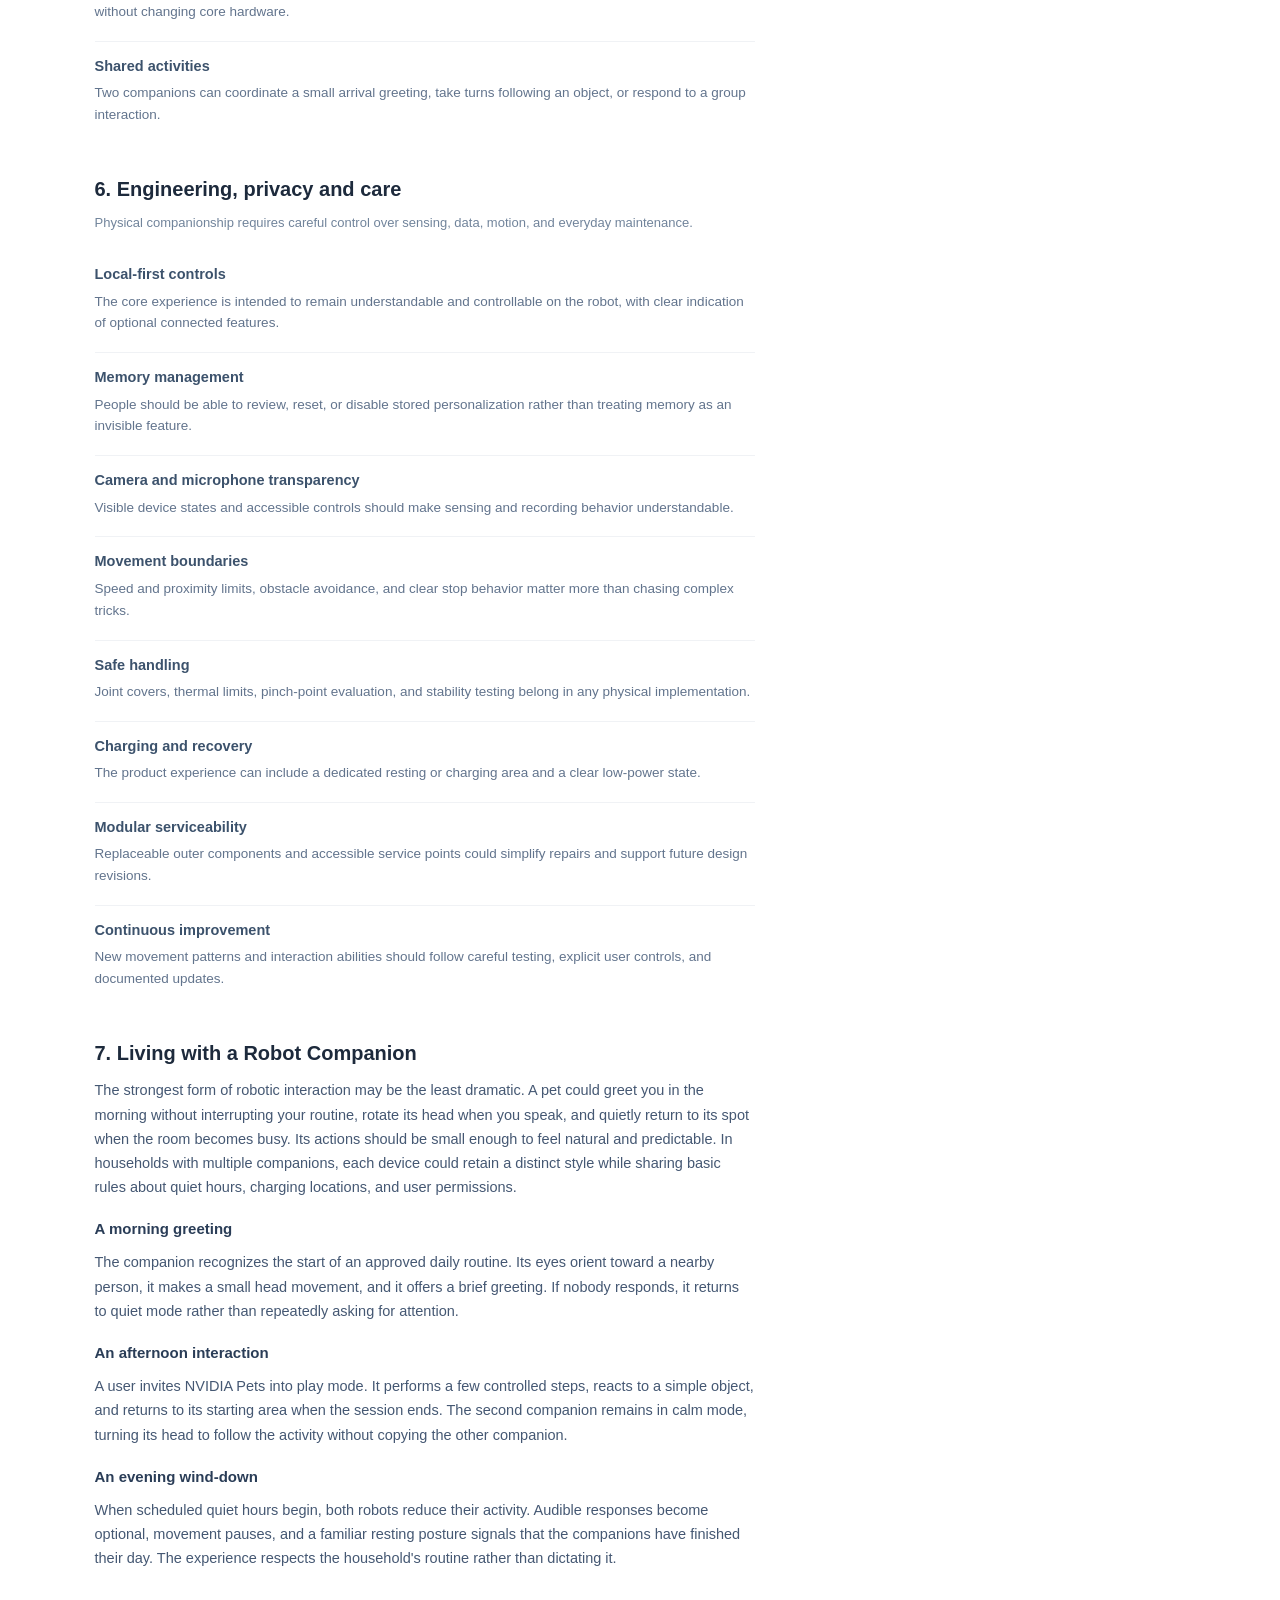
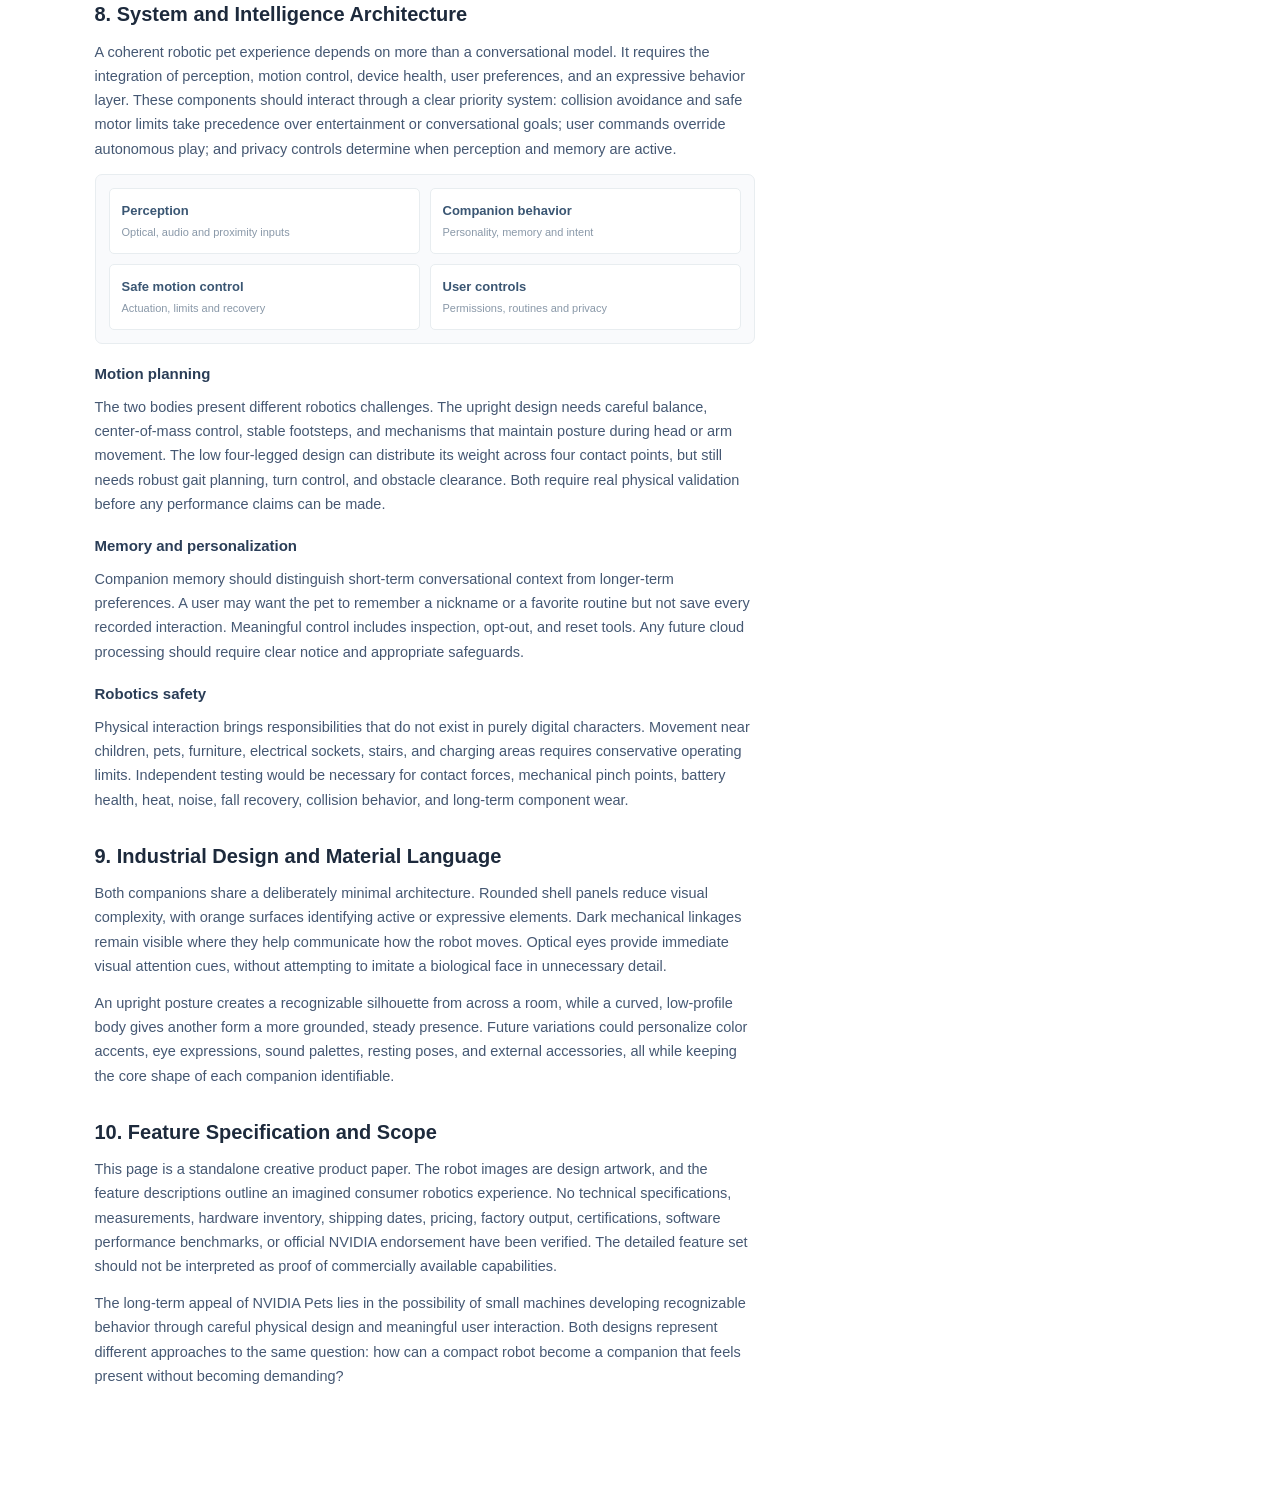
==== commit 1459966f: "Match NVIDIA Pets paper to reference Hugging Face paper layout" ====
--- a/nvidia-pets.html
+++ b/nvidia-pets.html
@@ -1,25 +1,49 @@
-<!doctype html><html lang="en"><head><meta charset="utf-8"><meta name="viewport" content="width=device-width,initial-scale=1"><meta name="theme-color" content="#ffffff"><title>NVIDIA Pets</title><meta name="description" content="NVIDIA Pets: robotic companions, product design and an extended collection of interaction, mobility and AI features."><link rel="icon" href="https://huggingface.co/front/assets/huggingface_logo-noborder.svg"><link rel="stylesheet" href="./papers/nvidia-pets.css"></head><body>
-<header class="site-header"><div class="nav-wrap"><div class="brand"><img src="https://huggingface.co/front/assets/huggingface_logo-noborder.svg" alt=""><strong>Hugging Face</strong></div><div class="static-site-id">Papers <span>/</span> NVIDIA Pets</div><div class="header-end">Product paper</div></div></header>
-<div class="layout"><main>
-<div class="breadcrumb"><span>Papers</span><span>/</span><b>NVIDIA Pets</b></div>
-<div class="paper-kicker">PRODUCT PAPER <span class="dotsep">·</span> OCTOBER 2026 <span class="dotsep">·</span> NVIDIA PETS</div>
-<h1 class="paper-title">NVIDIA Pets</h1>
-<p class="paper-subtitle">Real-world robotic companions and their interaction systems.</p>
-<div class="metadata"><div>Project: <strong>NVIDIA Pets</strong> <span>·</span> Category: <strong>Physical robot companions</strong></div><div>Document: <strong>Extended product description and feature specification</strong></div></div>
-<div class="chips"><span class="chip">Robot companions</span><span class="chip">Embodied intelligence</span><span class="chip">Personal robotics</span></div>
-<hr class="rule">
-<section id="abstract" class="paper-section"><h2>Abstract</h2><div class="abstract-highlight">NVIDIA Pets imagines a new relationship between people and machines: compact robotic companions that share our physical spaces, show curiosity through movement, and develop recognizable personalities through everyday interaction.</div>
+<!doctype html><html lang="en">
+<head><meta charset="utf-8"><meta name="viewport" content="width=device-width,initial-scale=1"><meta name="theme-color" content="#ffffff">
+<title>NVIDIA Pets · Papers</title>
+<meta name="description" content="NVIDIA Pets, a long-form paper about robotic companions, their interaction design, mobility, embedded intelligence and safety.">
+<link rel="icon" href="https://huggingface.co/front/assets/huggingface_logo-noborder.svg">
+<link rel="stylesheet" href="./papers/nvidia-pets.css"><script defer src="./papers/nvidia-pets-ui.js"></script>
+</head>
+<body class="hf-papers-page">
+<header class="hf-topbar"><div class="hf-topbar-inner">
+ <div class="hf-brand"><img src="https://huggingface.co/front/assets/huggingface_logo-noborder.svg" alt=""><strong>Hugging Face</strong></div>
+ <div class="hf-search"><svg viewBox="0 0 24 24" width="14" height="14" fill="none" stroke="currentColor" stroke-width="1.8" aria-hidden="true"><circle cx="10.8" cy="10.8" r="7.2"/><path d="m16.2 16.2 5 5"/></svg><span>Search models, datasets, users...</span></div>
+ <nav class="hf-nav" aria-label="Site sections"><span>Models</span><span>Datasets</span><span>Spaces</span><span>Buckets <small>NEW</small></span><span>Docs</span><span>Enterprise</span><span>Pricing</span><span class="hf-nav-divider"></span><span>Log In</span><span class="hf-sign-up">Sign Up</span></nav>
+</div></header>
+<div class="hf-paper-layout">
+ <main class="hf-paper-main">
+  <div class="hf-paper-toolbar"><div class="hf-back"><span class="hf-crumb-chip">‹ &nbsp; Papers</span><span class="hf-doc-chip">▤ &nbsp; NVIDIA Pets</span></div><button class="hf-copy hf-top-copy" type="button" data-copy="markdown">▤ Copy markdown <span class="copy-glyph">⧉</span></button></div>
+  <div class="hf-paper-header">
+   <h1>NVIDIA Pets</h1>
+   <div class="hf-published">Published October 2026 <span class="bullet">·</span> <strong>Product paper</strong> <span class="bullet">·</span> NVIDIA Pets</div>
+   <p class="hf-authors"><span>Authors:</span> <strong>NVIDIA Pets project contributors</strong></p>
+  </div>
+  <section id="abstract" class="paper-section hf-abstract"><h2>Abstract</h2><div class="abstract-highlight">NVIDIA Pets imagines a new relationship between people and machines: compact robotic companions that share our physical spaces, show curiosity through movement, and develop recognizable personalities through everyday interaction.</div>
 <p>The collection features two complementary robotic companion designs. Their design combines a unified white-and-orange mechanical language with distinct forms of movement, attention, and expression. One uses an upright silhouette, rounded optical face, short articulated arms, and broad feet. The other uses a stable four-legged body, a compact optical head, and a segmented protective shell. Together, the designs explore how small robots might communicate presence and personality without needing humanlike faces or large humanoid bodies.</p>
 <p>This document describes the companion experience, interaction model, envisioned physical behavior, personalization, home life, and the engineering considerations necessary for a full robotics product. The extensive feature catalog below serves as an illustrative creative product specification. It is not a set of independently verified shipping features or an official NVIDIA announcement.</p></section>
-<section class="paper-section" id="identity"><h2>1. Meet NVIDIA Pets</h2>
+  <div class="hf-paper-actions">
+   <button type="button" class="hf-action" data-copy="abstract">⧉ &nbsp;Copy abstract</button>
+   <button type="button" class="hf-action" data-copy="markdown">▤ &nbsp;Copy paper</button>
+   <button type="button" class="hf-action" data-scroll="paper-details">▥ &nbsp;Read full paper</button>
+  </div>
+  <section class="hf-media-preview" aria-label="NVIDIA Pets product images"><div class="model-pictures">
+  <figure class="paper-figure"><img src="./nvidia-pets/assets/robot-penguin.webp" alt="NVIDIA Pets upright robot with off-white body, orange accents, optical eyes, articulated side arms and broad feet"></figure>
+  <figure class="paper-figure"><img src="./nvidia-pets/assets/robot-turtle.webp" alt="NVIDIA Pets low-profile four-legged robot with a segmented shell, articulated neck, optical eye and orange foot pads"></figure>
+ </div></section>
+  <section class="hf-community" id="community">
+    <h2><span class="hf-community-symbol" aria-hidden="true">◈</span> Community</h2>
+    <div class="hf-comment-head"><span class="hf-avatar">NP</span><div><strong>NVIDIA Pets</strong> <span class="hf-author-role">Paper contributors</span><small>Product description</small></div></div>
+    <p class="hf-community-intro">NVIDIA Pets explores expressive robotic companionship through physical design, movement and intelligent interaction. This paper outlines the product vision and a full set of proposed capabilities for everyday environments.</p>
+    <div class="hf-community-form"><label for="paperComment">Join the discussion</label><textarea id="paperComment" maxlength="800" rows="3" placeholder="Share a thought about NVIDIA Pets..."></textarea><div class="hf-form-footer"><small>Your comments stay in this browser.</small><button id="postComment" type="button" class="hf-action">Post comment</button></div></div>
+    <div id="commentResults" aria-live="polite"></div>
+  </section>
+  <div class="hf-paper-longform" id="paper-details"><div class="hf-longform-label"><span>FULL PRODUCT PAPER</span><span>32 featured capabilities</span></div><section class="paper-section" id="identity"><h2>1. Meet NVIDIA Pets</h2>
 <p>Most everyday technology exists behind a screen. NVIDIA Pets takes a different approach. Instead of asking people to open another application, the companion becomes a small physical presence: a device that can face you when you enter the room, give a subtle sign that it is listening, move a short distance toward a familiar object, or settle into a quiet resting pose.</p>
 <p>The design favors simple, readable actions over exaggerated tricks. A tiny pause can communicate uncertainty. A head tilt can convey curiosity. A slow turn toward a sound can convey attention. A confident step forward can make an otherwise mechanical object feel responsive and approachable. These behaviors form the basis of a proposed personality system that links perception, context, and motion.</p>
 <p>The product family shares its most important visual cues: smooth off-white shell panels, carefully placed orange components, dark exposed mechanical joints, high-contrast optical eye modules, visible hardware seams, and a small, approachable scale. Each body remains immediately recognizable within the same product family.</p></section>
 <section class="companion-section" id="nvidia-pets"><div class="chapter-title"><h2>2. NVIDIA Pets</h2><p>Two distinct forms, one connected product family.</p></div>
- <div class="model-pictures">
-  <figure class="paper-figure"><img src="./nvidia-pets/assets/robot-penguin.webp" alt="NVIDIA Pets upright robot with off-white body, orange accents, optical eyes, articulated side arms and broad feet"></figure>
-  <figure class="paper-figure"><img src="./nvidia-pets/assets/robot-turtle.webp" alt="NVIDIA Pets low-profile four-legged robot with a segmented shell, articulated neck, optical eye and orange foot pads"></figure>
- </div>
+ 
  <p>NVIDIA Pets features two complementary approaches to physical companionship. The first uses an upright body, a rounded optical face, small articulated arms, and broad feet. Its character comes through careful steps, expressive head movements and gentle gestures. The second has a low four-legged body, a segmented shell and a compact movable neck. Its controlled movement and attentive posture create a calmer presence.</p>
  <p>Both share the same mechanical language, with off-white protective shells, orange accents, dark exposed joints and optical sensors. They differ in how they move, respond and occupy a space, yet they are presented together under one name: NVIDIA Pets.</p>
  </section>
@@ -42,7 +66,16 @@
 <p>This page is a standalone creative product paper. The robot images are design artwork, and the feature descriptions outline an imagined consumer robotics experience. No technical specifications, measurements, hardware inventory, shipping dates, pricing, factory output, certifications, software performance benchmarks, or official NVIDIA endorsement have been verified. The detailed feature set should not be interpreted as proof of commercially available capabilities.</p>
 <p>The long-term appeal of NVIDIA Pets lies in the possibility of small machines developing recognizable behavior through careful physical design and meaningful user interaction. Both designs represent different approaches to the same question: how can a compact robot become a companion that feels present without becoming demanding?</p>
 </section>
-</main><aside class="sidebar paper-sidebar"><div class="sidebar-card"><h3>NVIDIA Pets</h3><div class="side-detail"><span>Collection</span><strong>NVIDIA Pets</strong></div><div class="side-detail"><span>Focus</span><strong>Physical robot companions</strong></div><div class="side-detail"><span>Document</span><strong>Product paper</strong></div><div class="side-detail"><span>Feature entries</span><strong>32</strong></div><div class="side-detail"><span>Format</span><strong>Illustrated specification</strong></div></div>
-<div class="sidebar-card"><h3>Inside the paper</h3><div class="sidebar-section-list"><span>Abstract</span><span>Meet NVIDIA Pets</span><span>NVIDIA Pets</span><span>NVIDIA Pets</span><span>Intelligence and interaction</span><span>Autonomous physical behavior</span><span>Companion controls and lifestyle</span><span>Engineering, privacy and care</span><span>Living with a robot</span><span>System architecture</span><span>Design language</span></div></div>
-<div class="sidebar-card smallprint">Independently authored creative product specification. It does not verify an NVIDIA-made product, an official launch, or actual shipping functionality.</div></aside></div>
-<footer class="standalone-footer"><span>NVIDIA Pets · Robot companion feature paper</span><span>Illustrative product specification · No external navigation</span></footer></body></html>+</div>
+ </main>
+ <aside class="hf-paper-side">
+  <div class="hf-upvote-row"><button type="button" class="hf-action hf-upvote" id="upvotePaper" aria-pressed="false">▲ Upvote &nbsp;<span id="upvoteCount">0</span></button><div class="hf-support-text">Your appreciation stays in this browser</div></div>
+  <div class="hf-agent-panel"><div class="hf-agent-heading">▤ &nbsp; Paper reference</div><button id="copyPaperRef" class="hf-agent-reference" type="button"><code>NVIDIA Pets · Product Paper</code><span>⧉</span></button><div class="hf-agent-note">Copy a reference to this paper</div></div>
+  <div class="hf-citation-section"><h3><span class="hf-section-icon">◈</span> Models citing this paper <small>0</small></h3><div class="hf-no-cites">No linked models recorded</div><p>Model citations can appear here when they are available.</p></div>
+  <div class="hf-citation-section"><h3><span class="hf-section-icon">▥</span> Datasets citing this paper <small>0</small></h3><div class="hf-no-cites">No linked datasets recorded</div><p>Dataset citations can appear here when they are available.</p></div>
+  <div class="hf-citation-section"><h3><span class="hf-section-icon">▦</span> Spaces citing this paper <small>0</small></h3><div class="hf-no-cites">No linked Spaces recorded</div><p>Space references can appear here when they are available.</p></div>
+  <div class="hf-citation-section"><h3><span class="hf-section-icon">▤</span> Collections including this paper <small>0</small></h3><div class="hf-no-cites">No linked collections recorded</div><p>Collection references can appear here when they are available.</p></div>
+  <div class="hf-source-note">NVIDIA Pets is an independently authored creative product specification. It does not verify an official NVIDIA hardware launch or shipping features.</div>
+ </aside>
+</div>
+</body></html>
--- a/papers/nvidia-pets.css
+++ b/papers/nvidia-pets.css
@@ -1,34 +1,39 @@
-@import url("https://fonts.googleapis.com/css2?family=Source+Sans+3:wght@400;500;600;700&display=swap");
-:root{font-family:"Source Sans 3", "Source Sans Pro",system-ui,sans-serif;font-size:16px;line-height:1.55;background:white;color:#1f2937;scroll-behavior:smooth}
-*{box-sizing:border-box}body{margin:0}a{color:inherit;text-decoration:none}button,input,textarea{font:inherit}button{cursor:pointer}
-.site-header{background:#fff;border-bottom:1px solid #e9edf2}.nav-wrap{max-width:1390px;padding:0 28px;min-height:62px;display:flex;gap:24px;align-items:center;margin:auto}.brand{display:flex;gap:10px;align-items:center;color:#101820;white-space:nowrap;font-size:16px}.brand img{height:29px;width:29px}
-.nav-search{height:35px;display:flex;align-items:center;gap:7px;color:#a5b0bf;border:1px solid #e1e5ec;border-radius:8px;box-shadow:0 1px 3px #00000005;padding:0 12px;width:300px;max-width:27%}.nav-search input{background:transparent;border:0;outline:0;width:100%;font-size:12px;min-width:0;color:#475569}.nav-wrap nav{display:flex;gap:19px;margin-left:auto;align-items:center;white-space:nowrap;font-size:12px;color:#41516a}.nav-wrap nav a:hover{color:#145d91}
-.layout{max-width:1200px;padding:0 27px;display:grid;grid-template-columns:minmax(0,795px) minmax(230px,285px);gap:45px;margin:36px auto 0}.layout main{min-width:0}.breadcrumb{display:flex;align-items:center;gap:9px;font-size:13px;color:#8794a7;margin-bottom:25px}.breadcrumb a{color:#3976ab}.breadcrumb b{color:#43536a;font-weight:600}.paper-kicker{font-weight:650;font-size:12px;color:#687a93;display:flex;align-items:center;gap:9px}.paper-kicker .doc-ico{color:#909eaf;font-size:18px}.dotsep{color:#b5bdc7}.plain-copy{border:0;background:transparent;color:#7a91aa;margin-left:3px;font-size:12px}.plain-copy:hover{text-decoration:underline}
-h1{font-size:32px;line-height:1.23;letter-spacing:-.65px;font-weight:700;margin:16px 0 17px;color:#111b2a}.metadata{color:#8895a7;font-size:14px;line-height:1.75}.metadata strong{font-weight:600;color:#647288}.metadata a{color:#4b76a1}.metadata a:hover{text-decoration:underline}.metadata div>span{margin:0 7px;color:#c5ccd4}.chips{display:flex;flex-wrap:wrap;gap:7px;margin:18px 0 18px}.chip{border:1px solid #e7ecf1;background:#f8fafc;border-radius:7px;color:#8190a4;padding:3px 8px;font-size:11px}.rule{border:0;border-top:1px solid #e6e9ed;margin:20px 0 28px}
-section h2{color:#121d2d;font-size:23px;font-weight:670;letter-spacing:-.4px;line-height:1.33;margin:27px 0 16px}section p{color:#536276;font-size:15px;line-height:1.75;margin:14px 0}.abstract-highlight{background:#edf5ff;border-left:3px solid #4387c6;padding:14px 17px;color:#325d87;border-radius:0 5px 5px 0;font-size:15px;line-height:1.7}.action-bar{display:flex;flex-wrap:wrap;gap:9px;margin:29px 0 32px;padding-bottom:25px;border-bottom:1px solid #e8ecf0}.action{font-size:13px;font-weight:600;color:#536275;background:#fff;border:1px solid #dfe5eb;border-radius:9px;padding:9px 13px;display:inline-flex;align-items:center;gap:7px;min-height:38px}.action:hover{background:#f8fafc;color:#244d78}
-.demo-section{scroll-margin-top:20px;margin-top:5px}.demo-section h2{margin-bottom:10px}.demo-section>p{margin-top:0}.video-frame{margin-top:18px;background:#101720;aspect-ratio:16/9;width:100%;overflow:hidden;border-radius:12px;border:1px solid #dfe7ef;box-shadow:0 6px 30px #11182714}.video-frame video{display:block;width:100%;height:100%;object-fit:contain}.video-meta{display:flex;align-items:center;gap:15px;justify-content:space-between;color:#93a1b2;font-size:12px;margin-top:9px}.video-meta a{color:#3f81ba;text-decoration:underline}
-.article{margin-top:34px}.article h2{font-size:22px;margin:31px 0 10px;scroll-margin-top:30px}.article h3{font-size:17px;color:#202e41;font-weight:650;margin:20px 0 5px}.article a{color:#3980b7;text-decoration:underline}.article ul{color:#536276;font-size:14px;padding-left:23px;line-height:2}
-.diagram{border:1px solid #e3e8ed;border-radius:12px;margin:22px 0 25px;background:linear-gradient(160deg,#fafbfd,#f6f9fb);padding:22px}.diagram-title{font-size:12px;text-align:center;font-weight:700;color:#667991;letter-spacing:.04em}.agent-grid{display:grid;grid-template-columns:1fr 1fr 1fr;gap:12px;align-items:stretch;margin-top:19px}.agentbox{background:#fff;border:1px solid #e5ebef;border-radius:10px;padding:9px 6px;text-align:center;display:flex;flex-direction:column;align-items:center}.agentbox img{height:85px;max-width:100%;object-fit:contain}.agentbox strong{font-size:12px;color:#344761}.agentbox small{color:#96a2b2;font-size:10px}.diagram-foot{text-align:center;font-size:11px;color:#8192a7;margin-top:15px}.diagram-foot span{color:#3d83b7;padding:0 7px}
-.callout{margin:19px 0;padding:15px;border-left:3px solid #e4a74e;background:#fff9ee;border-radius:0 5px 5px 0;color:#655942;line-height:1.7;font-size:14px}.code-title{border:1px solid #e4e8ed;border-radius:7px 7px 0 0;background:#f8fafb;padding:8px 13px;color:#697b91;font-size:12px}.code-example{background:#141d2a;border-radius:0 0 8px 8px;color:#e2eef9;padding:18px;margin:0;font:12px/1.7 ui-monospace,SFMono-Regular,monospace;white-space:pre;overflow:auto}
-.sidebar{padding-top:36px}.sidebar-card{border:1px solid #e4e8ee;border-radius:10px;padding:18px 18px 17px;margin-bottom:16px}.sidebar-card h3{font-size:15px;color:#263447;font-weight:650;margin:0 0 16px}.side-detail{display:flex;justify-content:space-between;font-size:12px;gap:10px;margin:13px 0;color:#8a99aa}.side-detail strong{font-size:12px;text-align:right;color:#4e6176;font-weight:600}.related{border-top:1px solid #e9edf2;display:flex;align-items:center;gap:9px;padding:13px 0}.related img{width:45px;height:45px;object-fit:contain;background:#f5f7f7;border:1px solid #e7ecf0;border-radius:7px}.related>span:nth-child(2){flex:1;min-width:0}.related b,.related small{display:block}.related b{color:#345575;font-size:13px}.related small{color:#98a5b5;font-size:10px;line-height:1.4}.related>span:last-child{color:#94a3b8}.folder-icon{background:#f4f8fa;color:#708da7;border-radius:7px;width:44px;height:44px;display:grid;place-items:center;font-size:20px}.toc a{display:block;color:#7b8a9c;font-size:12px;padding:4px 0}.toc a:hover{color:#3578b9}.attribution{font-size:11px;line-height:1.65;color:#9aa8b4;background:#fafbfc}
-.community-section{border-top:1px solid #e7ebef;margin-top:44px;padding-top:22px;scroll-margin-top:30px}.community-title{display:flex;align-items:center;justify-content:space-between;gap:12px}.community-title h2{margin:0 0 3px}.community-title p{margin:0;color:#92a1af;font-size:12px}.community-count{font-size:12px;color:#a2aebc;white-space:nowrap}.comment-intro{display:flex;gap:11px;padding:21px 0;border-bottom:1px solid #edf0f4}.avatar{background:#d1eadf;color:#3f8167;border-radius:50%;display:grid;place-items:center;flex:none;width:38px;height:38px;font-weight:800;font-size:13px}.comment-intro strong{font-size:13px;color:#354b67}.comment-intro small{color:#92a1b2;margin-left:10px}.comment-intro p{font-size:13px;margin:7px 0;color:#64758a}.comment-form{display:flex;flex-direction:column;gap:8px;padding-top:23px}.comment-form label{font-size:13px;font-weight:650;color:#425a74}.comment-form textarea{width:100%;border:1px solid #e1e7ef;outline:0;border-radius:8px;padding:11px;color:#3a5066;resize:vertical;min-height:90px}.comment-form textarea:focus{border-color:#92bedf}.comment-tools{display:flex;align-items:center;justify-content:space-between;gap:10px}.comment-tools span{color:#a5b0bc;font-size:11px}.submit-comment{border:1px solid #182c42;background:#182c42;color:#fff;font-size:12px;border-radius:8px;padding:9px 15px}.submit-comment:hover{background:#2b4e6d}.posted{display:flex;gap:10px;border-top:1px solid #eef1f4;padding:15px 0;margin-top:8px}.posted b{font-size:13px}.posted small{font-size:11px;color:#acb5c0;margin-left:8px}.posted p{font-size:13px;color:#556a80;margin:5px 0;white-space:pre-wrap;overflow-wrap:anywhere}footer{max-width:1200px;padding:25px 27px 30px;border-top:1px solid #e7ebef;margin:57px auto 0;display:flex;justify-content:space-between;gap:15px;color:#95a2b1;font-size:12px}footer>div:last-child{display:flex;gap:22px}
-@media(max-width:950px){.layout{grid-template-columns:minmax(0,1fr) 215px;gap:25px}.nav-search{width:210px}.nav-wrap nav{gap:11px}.sidebar-card{padding:13px}}
-@media(max-width:720px){.nav-wrap{padding:0 17px;min-height:57px}.nav-wrap nav{display:none}.nav-search{max-width:none;flex:1;min-width:0}.layout{display:block;padding:0 18px;margin-top:24px}.sidebar{padding-top:23px}.sidebar .toc{display:none}.sidebar-card{padding:15px}.breadcrumb{margin-bottom:14px}h1{font-size:27px}.metadata{font-size:12px}.agentbox img{height:65px}.agent-grid{gap:6px}.agentbox strong{font-size:11px}.diagram{padding:12px}.video-meta{gap:8px;flex-wrap:wrap}footer{padding:23px 18px;display:block}footer>div:last-child{margin-top:13px;flex-wrap:wrap}.comment-tools{align-items:flex-start;flex-direction:column}.community-title{align-items:flex-start}.action-bar{gap:7px}.action{padding:8px 10px}}
-
-
-/* NVIDIA Pets: standalone paper with no outgoing navigation */
-.static-site-id{font-size:12px;color:#8191a3;white-space:nowrap}.static-site-id span{margin:0 6px;color:#c4ccd6}.header-end{font-size:12px;color:#90a0af;margin-left:auto}.brand{cursor:default}.paper-title{font-size:35px;line-height:1.22;letter-spacing:-.9px;max-width:800px;margin-top:18px}.paper-subtitle{font-size:17px;line-height:1.7;color:#6d8094;margin-top:-4px;margin-bottom:19px}.paper-section,.feature-category,.companion-section{scroll-margin-top:22px}.paper-section p,.feature-category p,.companion-section p{font-size:15px;line-height:1.82;color:#536376}.companion-section{margin-top:40px;border-top:1px solid #e5ebf0;padding-top:24px}.companion-section>p{margin-top:16px}.chapter-title>span{font-size:11px;letter-spacing:.15em;font-weight:800;color:#80a287}.chapter-title h2{margin:6px 0 0;font-size:29px}.chapter-title p{color:#8796a5;margin:6px 0 20px;font-size:14px}.paper-figure{margin:18px 0 25px;overflow:hidden;border:1px solid #e2e8ed;border-radius:12px;background:radial-gradient(ellipse at 50% 25%,#f3f5f6,#e3e7e9);padding:12px 12px 0}.paper-figure img{display:block;margin:auto;object-fit:contain;width:100%;height:440px;max-width:660px;mix-blend-mode:multiply}.paper-figure figcaption{background:#ffffffd9;border-top:1px solid #e8edf1;color:#8c99a8;margin:8px -12px 0;padding:11px 15px;text-align:center;font-size:11px}.companion-specs{display:grid;grid-template-columns:repeat(2,minmax(0,1fr));gap:10px;margin:22px 0 3px}.companion-specs>div{padding:14px 16px;border:1px solid #e4e9ee;background:#f9fafb;border-radius:8px}.companion-specs span{font-size:10px;color:#96a4b2;display:block}.companion-specs strong{display:block;font-size:13px;color:#39506a;margin-top:5px}
-.feature-category{margin-top:46px;border-top:1px solid #e6eaef;padding-top:28px}.category-header{display:flex;align-items:flex-start;gap:14px}.category-header .chapter{display:grid;place-items:center;width:45px;height:45px;border:1px solid #e0e9e2;border-radius:12px;flex:none;background:#f2f8f3;color:#689376;font-size:13px;font-weight:750}.category-header h2{margin:0 0 6px;font-size:24px}.category-header p{margin:0;font-size:13px;color:#8393a6;line-height:1.65}.features-2col{display:grid;grid-template-columns:repeat(2,minmax(0,1fr));gap:12px;margin-top:22px}.feature-point{border:1px solid #e6ebef;border-radius:11px;padding:16px 17px;background:#fff;min-width:0;box-shadow:0 2px 5px #15263805}.feature-number{font-size:10px;font-weight:750;letter-spacing:.1em;color:#73a186}.feature-point h3{color:#2d4053;font-size:14px;font-weight:700;margin:6px 0 7px}.feature-point p{font-size:12px;line-height:1.78;color:#7b8a9c;margin:0}
-.system-diagram{display:grid;grid-template-columns:repeat(2,minmax(0,1fr));gap:10px;margin:22px 0 23px;border:1px solid #e0e9ee;border-radius:12px;padding:15px;background:#f6f9fa}.system-diagram div{border:1px solid #e4e9ed;background:white;border-radius:9px;padding:17px}.system-diagram b{display:block;font-size:13px;color:#395b55}.system-diagram small{color:#90a0af;line-height:1.6}.paper-sidebar{padding-top:32px}.sidebar-section-list{display:flex;flex-direction:column;gap:9px;font-size:11px;color:#8a98a8}.sidebar-section-list span{border-bottom:1px solid #f0f2f4;padding:0 0 8px}.sidebar-section-list span:last-child{border:0}.paper-sidebar .smallprint{font-size:11px;color:#98a5b3;line-height:1.7;background:#f9fafb}.standalone-footer{justify-content:space-between;max-width:1200px;margin-top:45px}.paper-section h3{font-size:17px;font-weight:650;color:#283a4d;margin:19px 0 9px}.layout{gap:35px;grid-template-columns:minmax(0,825px) minmax(215px,265px)}.breadcrumb{margin-bottom:24px}.paper-kicker{letter-spacing:.05em}.abstract-highlight{border-left-color:#74a781;background:#f1f8f3;color:#426e55}
-@media(max-width:950px){.layout{grid-template-columns:minmax(0,1fr) 205px;gap:22px}.paper-figure img{height:350px}}@media(max-width:720px){.layout{display:block;margin-top:24px}.header-end{display:none}.static-site-id{font-size:11px;margin-left:auto}.paper-title{font-size:28px}.paper-subtitle{font-size:15px}.features-2col{grid-template-columns:1fr}.companion-specs{grid-template-columns:repeat(2,minmax(0,1fr))}.paper-figure img{height:280px}.feature-point{padding:13px 15px}.category-header{gap:10px}.category-header h2{font-size:21px}.category-header .chapter{width:37px;height:37px}.paper-sidebar{margin-top:35px}.standalone-footer{flex-direction:column}.paper-section p,.companion-section p{font-size:14px}}@media(max-width:390px){.static-site-id{display:none}.brand{margin:auto}.companion-specs{grid-template-columns:1fr}}
-/* Minimal numbered chapter typography, no icon or number tiles */
-.feature-category{margin-top:40px;border-top:1px solid #e6eaef;padding-top:27px}
-.feature-category>h2{font-size:23px;font-weight:700;color:#1c2d3e;margin:0 0 10px;letter-spacing:-.4px}
-.feature-category>.category-description{margin:0;font-size:13px;color:#8393a6;line-height:1.75}
-.feature-point h3{margin-top:0}
-.companion-section .chapter-title h2{font-size:24px;margin:0 0 7px;color:#1c2d3e}
-.companion-section .chapter-title p{font-size:13px;margin:0 0 18px;color:#8393a6}
-.model-pictures{display:grid;grid-template-columns:repeat(2,minmax(0,1fr));gap:14px;margin:14px 0 24px}
-.model-pictures .paper-figure{margin:0;min-width:0;padding:10px;background:radial-gradient(ellipse at 50% 25%,#f3f5f6,#e3e7e9)}
-.model-pictures .paper-figure img{width:100%;height:310px;max-width:100%;object-fit:contain}
-@media(max-width:720px){.model-pictures{grid-template-columns:1fr}.model-pictures .paper-figure img{height:300px}.feature-category>h2{font-size:20px}}
+@font-face{font-family:"Source Sans Pro";src:url("https://huggingface.co/front/assets/fonts/source-sans-pro-latin-400-normal.woff2") format("woff2");font-display:swap;font-weight:400}
+@font-face{font-family:"Source Sans Pro";src:url("https://huggingface.co/front/assets/fonts/source-sans-pro-latin-600-normal.woff2") format("woff2");font-display:swap;font-weight:600}
+@font-face{font-family:"Source Sans Pro";src:url("https://huggingface.co/front/assets/fonts/source-sans-pro-latin-700-normal.woff2") format("woff2");font-display:swap;font-weight:700}
+:root{font-family:"Source Sans Pro","Segoe UI",Arial,sans-serif;line-height:1.54;font-size:14px;color:#1f2937;background:#fff}
+*{box-sizing:border-box}html{scroll-behavior:smooth}body{margin:0;min-width:0}button,input,textarea{font:inherit}button{cursor:pointer}p,h1,h2,h3,figure{margin-top:0}p{line-height:1.63}
+.hf-topbar{height:58px;border-bottom:1px solid #edf0f2;background:#fff}
+.hf-topbar-inner{max-width:1250px;height:100%;padding:0 22px;display:flex;align-items:center;gap:24px;margin:0 auto}
+.hf-brand{display:flex;align-items:center;gap:8px;flex:none;color:#111827;white-space:nowrap;font-size:14px}
+.hf-brand img{width:25px;height:25px;object-fit:contain}
+.hf-search{display:flex;align-items:center;gap:8px;height:32px;min-width:180px;width:310px;max-width:29vw;padding:0 11px;border:1px solid #e4e9f0;color:#a2aec0;border-radius:6px;font-size:12px;white-space:nowrap;overflow:hidden;box-shadow:0 1px 3px #0a142509}
+.hf-search svg{flex:none}.hf-search span{overflow:hidden;text-overflow:ellipsis}
+.hf-nav{display:flex;align-items:center;gap:18px;margin-left:auto;color:#1e293b;white-space:nowrap;font-size:12px}.hf-nav>span{cursor:default}.hf-nav small{font-size:8px;color:#336be9;background:#e9f0ff;padding:2px 3px;border-radius:2px}.hf-nav-divider{height:19px;width:1px;background:#e8ecf0}.hf-sign-up{border-radius:20px;padding:6px 12px;background:#131d2f;color:#fff;font-weight:700}
+.hf-paper-layout{max-width:1135px;margin:0 auto;padding:0 22px;display:grid;grid-template-columns:minmax(0,660px) minmax(280px,1fr);gap:34px;align-items:start}
+.hf-paper-main{min-width:0;padding:30px 0 65px}
+.hf-paper-toolbar{display:flex;justify-content:space-between;align-items:center;gap:12px;margin-bottom:22px}
+.hf-back{display:flex;align-items:center;gap:1px}.hf-crumb-chip,.hf-doc-chip{border:1px solid #e5e8ed;border-radius:7px;color:#6a798e;font-size:12px;padding:7px 11px;background:#fff;white-space:nowrap;line-height:1}.hf-crumb-chip{border-radius:7px 0 0 7px;background:#f7f9fb;color:#43536b}.hf-doc-chip{border-radius:0 7px 7px 0;margin-left:-1px}
+.hf-copy{background:#fff;border:1px solid #e3e8ee;color:#748299;padding:7px 10px;border-radius:6px;font-size:11px;font-weight:600;white-space:nowrap}.hf-copy:hover{background:#f8fafc;color:#355470}.copy-glyph{margin-left:5px;color:#9eaab8}
+.hf-paper-header h1{font-size:31px;line-height:1.16;font-weight:600;color:#0d1521;letter-spacing:-.35px;margin:0 0 10px}.hf-published{font-size:12px;color:#8a97ab}.hf-published strong{color:#718396;font-weight:600}.bullet{margin:0 7px;color:#e2a040}.hf-authors{padding-top:13px;margin:8px 0 24px;color:#8190a2;font-size:12.5px}.hf-authors strong{color:#47586c;text-decoration:underline;text-decoration-color:#dce2e8;text-underline-offset:2px;font-weight:600}
+.hf-abstract h2{font-size:19px;line-height:1.3;font-weight:600;color:#141f2f;margin-bottom:16px}.hf-abstract .abstract-highlight{background:#f0f6ff;color:#2865ba;border-left:2px solid #3183f2;border-radius:0 2px 2px 0;padding:11px 13px;font-size:14px;line-height:1.58;margin-bottom:16px}
+.hf-abstract p{color:#465773;font-size:14.5px;line-height:1.61;margin:12px 0}
+.hf-paper-actions{display:flex;align-items:center;flex-wrap:wrap;gap:8px;margin-top:24px;margin-bottom:17px}
+.hf-action{display:inline-flex;align-items:center;justify-content:center;border:1px solid #e3e7ed;border-radius:7px;background:linear-gradient(#fff,#f8fafb);padding:8px 12px;font-size:12px;color:#516276;box-shadow:0 1px 2px #090c1407}.hf-action:hover{background:#f3f6f9;border-color:#c7d1dc;color:#18344f}.hf-action:focus-visible,.hf-copy:focus-visible{outline:2px solid #2c73c7;outline-offset:2px}
+.hf-media-preview{margin:3px 0 30px}.hf-media-preview .model-pictures{display:grid;grid-template-columns:1fr 1fr;gap:11px}.hf-media-preview .paper-figure{border:1px solid #e7e9ee;border-radius:6px;overflow:hidden;background:#f3f5f6;margin:0;min-height:190px;padding:0}.hf-media-preview .paper-figure img{display:block;width:100%;height:236px;object-fit:contain;mix-blend-mode:multiply}
+.hf-community{padding:21px 0 28px;border-top:1px solid #e9edf1}.hf-community h2{font-size:17px;font-weight:600;color:#26354b;display:flex;gap:7px;align-items:center;margin-bottom:22px}.hf-community-symbol{color:#faa51b;font-size:16px}
+.hf-comment-head{display:flex;align-items:center;gap:8px}.hf-avatar{width:23px;height:23px;border-radius:50%;background:#dbedf9;color:#527ea8;display:grid;place-items:center;font-size:10px;font-weight:700}.hf-comment-head strong{color:#3478d0;font-size:12px;font-weight:600}.hf-author-role{background:#e8f2ff;color:#518be1;font-size:10px;border-radius:3px;padding:2px 5px;margin-left:5px}.hf-comment-head small{display:block;color:#9aa6b5;font-size:10px;margin-top:3px}
+.hf-community-intro{margin:14px 0 21px;color:#65778d;font-size:13px}.hf-community-form label{display:block;color:#4f627c;font-size:12px;font-weight:600;margin:9px 0}.hf-community-form textarea{width:100%;border:1px solid #e0e6ee;border-radius:7px;resize:vertical;min-height:73px;outline:0;padding:10px 12px;font-size:13px;color:#2c4054}.hf-community-form textarea:focus{border-color:#79a9dc}.hf-form-footer{display:flex;align-items:center;justify-content:space-between;margin:7px 0}.hf-form-footer small{font-size:10px;color:#99a6b8}.hf-comment{border-top:1px solid #e8ebef;padding:12px 2px;color:#546a80;font-size:12px;white-space:pre-wrap}
+.hf-paper-longform{border-top:1px solid #e4e8ee;padding-top:22px;margin-top:30px}.hf-longform-label{font-size:11px;letter-spacing:.05em;color:#95a4b5;display:flex;justify-content:space-between;gap:8px;margin-bottom:18px}.hf-longform-label span:first-child{font-weight:700;color:#617994}
+.hf-paper-longform .paper-section,.hf-paper-longform .companion-section,.hf-paper-longform .feature-category{margin:26px 0 32px;border:0;padding:0}.hf-paper-longform h2{font-size:20px;font-weight:600;letter-spacing:0;line-height:1.27;color:#1d2a3c;margin:0 0 12px}.hf-paper-longform h3{font-size:15px;font-weight:600;color:#2a3d57;margin:18px 0 7px}.hf-paper-longform p{color:#455873;font-size:14.5px;line-height:1.67;margin:10px 0 13px}.hf-paper-longform .chapter-title p{font-size:13px;color:#8090a4;margin:0 0 16px}
+.hf-paper-longform .model-pictures{display:none}.companion-specs{display:grid;grid-template-columns:1fr 1fr;gap:8px}.companion-specs>div{border:1px solid #e7ecf0;border-radius:5px;padding:10px 12px;background:#fafbfc}.companion-specs span{font-size:11px;color:#8a99a9;display:block}.companion-specs strong{font-weight:600;font-size:12px;color:#50627c}
+.hf-paper-longform .feature-category{margin:33px 0}.feature-category>h2{margin:0 0 10px}.feature-category .category-description{color:#71849b;font-size:13px;margin:0 0 16px}
+.features-2col{display:block}.feature-point{padding:5px 0 9px;border:0;border-bottom:1px solid #f0f2f5;border-radius:0;box-shadow:none;background:transparent}.feature-point:last-child{border-bottom:0}.feature-point h3{font-size:14.5px;font-weight:600;color:#3c526c;margin:8px 0 5px}.feature-point p{font-size:13.5px;line-height:1.62;margin:0 0 9px;color:#62748d}
+.hf-paper-longform .system-diagram{display:grid;grid-template-columns:1fr 1fr;gap:10px;border:1px solid #e8edf0;border-radius:7px;background:#f9fafc;padding:13px}.hf-paper-longform .system-diagram div{padding:12px;border:1px solid #e8edf0;border-radius:5px;background:#fff}.hf-paper-longform .system-diagram b{display:block;font-size:13px;color:#3a5673}.hf-paper-longform .system-diagram small{display:block;font-size:11px;color:#8998a8;margin-top:3px}
+.hf-paper-side{min-width:0;border-left:1px solid #f1f2f4;padding:84px 0 50px 19px}.hf-upvote-row{display:flex;align-items:center;gap:12px;margin-bottom:20px}.hf-upvote{white-space:nowrap;color:#4c6075;font-weight:600}.hf-upvote[aria-pressed="true"]{background:#fff5ec;border-color:#f9d1b2;color:#f07924}.hf-upvote span{color:#e07728}.hf-support-text{font-size:11px;color:#a0acba;line-height:1.35}
+.hf-agent-panel{border:1px solid #edf0f3;border-radius:9px;background:#f8f9fb;padding:13px;margin-bottom:29px}.hf-agent-heading{font-size:12px;font-weight:600;color:#6e7f95;margin-bottom:9px}.hf-agent-reference{display:flex;gap:8px;justify-content:space-between;width:100%;align-items:center;border:1px solid #e0e7ed;background:#fff;border-radius:5px;padding:9px 10px;color:#42556c}.hf-agent-reference code{font-size:12px;overflow:hidden;white-space:nowrap;text-overflow:ellipsis}.hf-agent-reference span{color:#8ea3b8}.hf-agent-reference:hover{border-color:#c7d6e7}.hf-agent-note{color:#a1acba;font-size:10px;margin-top:8px}
+.hf-citation-section{margin:0 0 25px}.hf-citation-section h3{font-size:13px;font-weight:600;color:#2a3b54;margin:0 0 13px;display:flex;gap:6px;align-items:baseline;white-space:nowrap}.hf-citation-section h3 small{font-size:12px;color:#a5b0be;font-weight:400;margin-left:4px}.hf-section-icon{color:#8390a4;font-size:11px}.hf-no-cites{border:1px solid #edf0f4;background:linear-gradient(130deg,#fafbfc,#fff);border-radius:9px;padding:26px 8px;color:#a5b1bf;text-align:center;min-height:76px;display:grid;place-items:center;font-size:12px}.hf-citation-section>p{font-size:10.5px;color:#9ba9b8;margin:0;border:1px solid #eef0f3;border-radius:0 0 8px 8px;padding:9px 10px;line-height:1.5}.hf-source-note{font-size:10px;color:#9aa6b2;line-height:1.65;padding:15px 12px;background:#f9fafb;border:1px solid #f0f2f4;border-radius:8px}
+@media(max-width:1180px){.hf-nav{gap:11px}.hf-search{width:260px}.hf-paper-layout{grid-template-columns:minmax(0,1.7fr) minmax(250px,1fr)}}
+@media(max-width:850px){.hf-nav{display:none}.hf-search{margin-left:auto;max-width:45vw}.hf-paper-layout{grid-template-columns:minmax(0,1fr);max-width:720px;padding:0 20px}.hf-paper-side{border-left:0;border-top:1px solid #e8ecf0;padding:30px 0;margin-bottom:35px}.hf-paper-main{padding-bottom:28px}.hf-paper-header h1{font-size:30px}.hf-agent-panel{margin-bottom:20px}.hf-citation-section{margin-bottom:22px}}
+@media(max-width:490px){.hf-topbar-inner{padding:0 15px;gap:10px}.hf-brand strong{font-size:12px}.hf-search{max-width:none;flex:1;width:0;min-width:0;font-size:11px}.hf-paper-layout{padding:0 16px}.hf-paper-toolbar{align-items:flex-start;gap:8px}.hf-crumb-chip,.hf-doc-chip{font-size:10px;padding:7px 6px}.hf-top-copy{padding:6px;font-size:10px}.hf-paper-header h1{font-size:28px}.hf-media-preview .model-pictures{grid-template-columns:1fr}.hf-media-preview .paper-figure img{height:265px}.hf-form-footer{align-items:flex-start;gap:5px;flex-wrap:wrap}.hf-paper-longform .system-diagram,.companion-specs{grid-template-columns:1fr}.hf-longform-label{font-size:10px}}
+@media(prefers-reduced-motion:reduce){html{scroll-behavior:auto}}
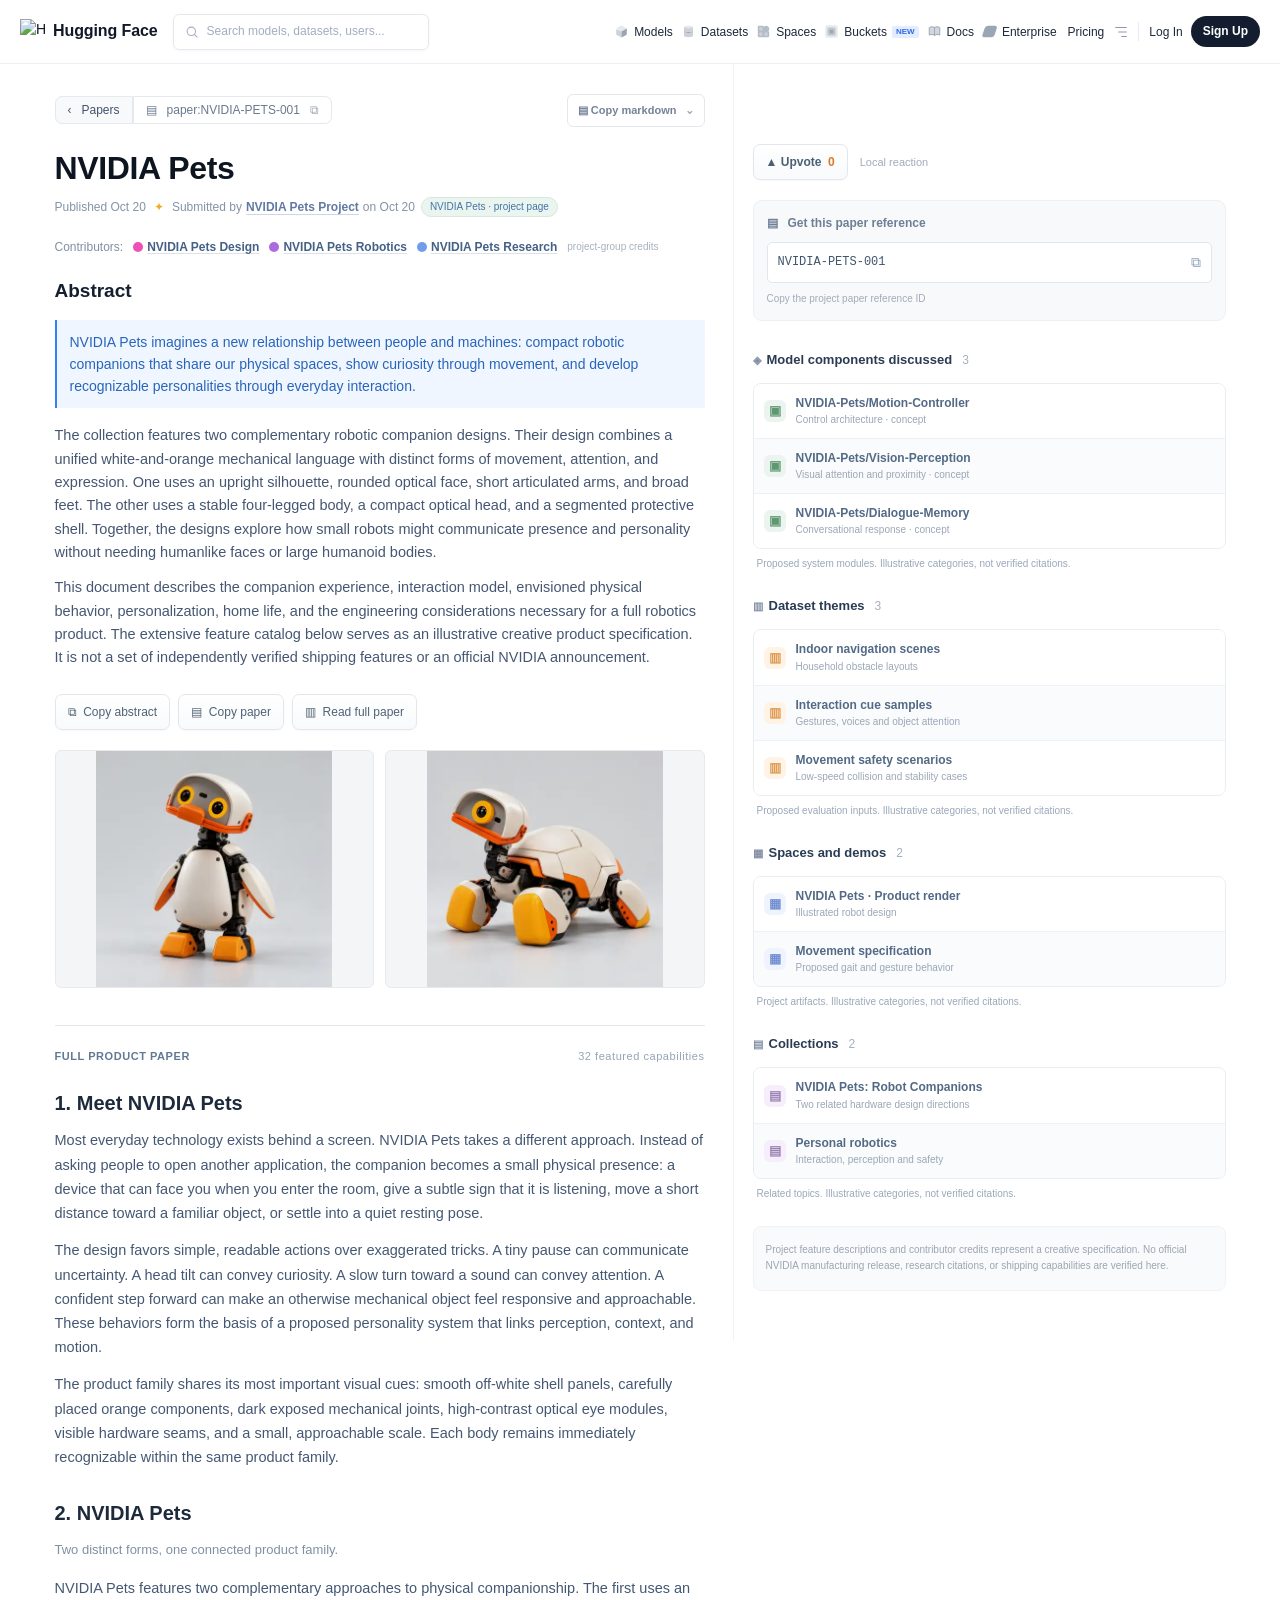
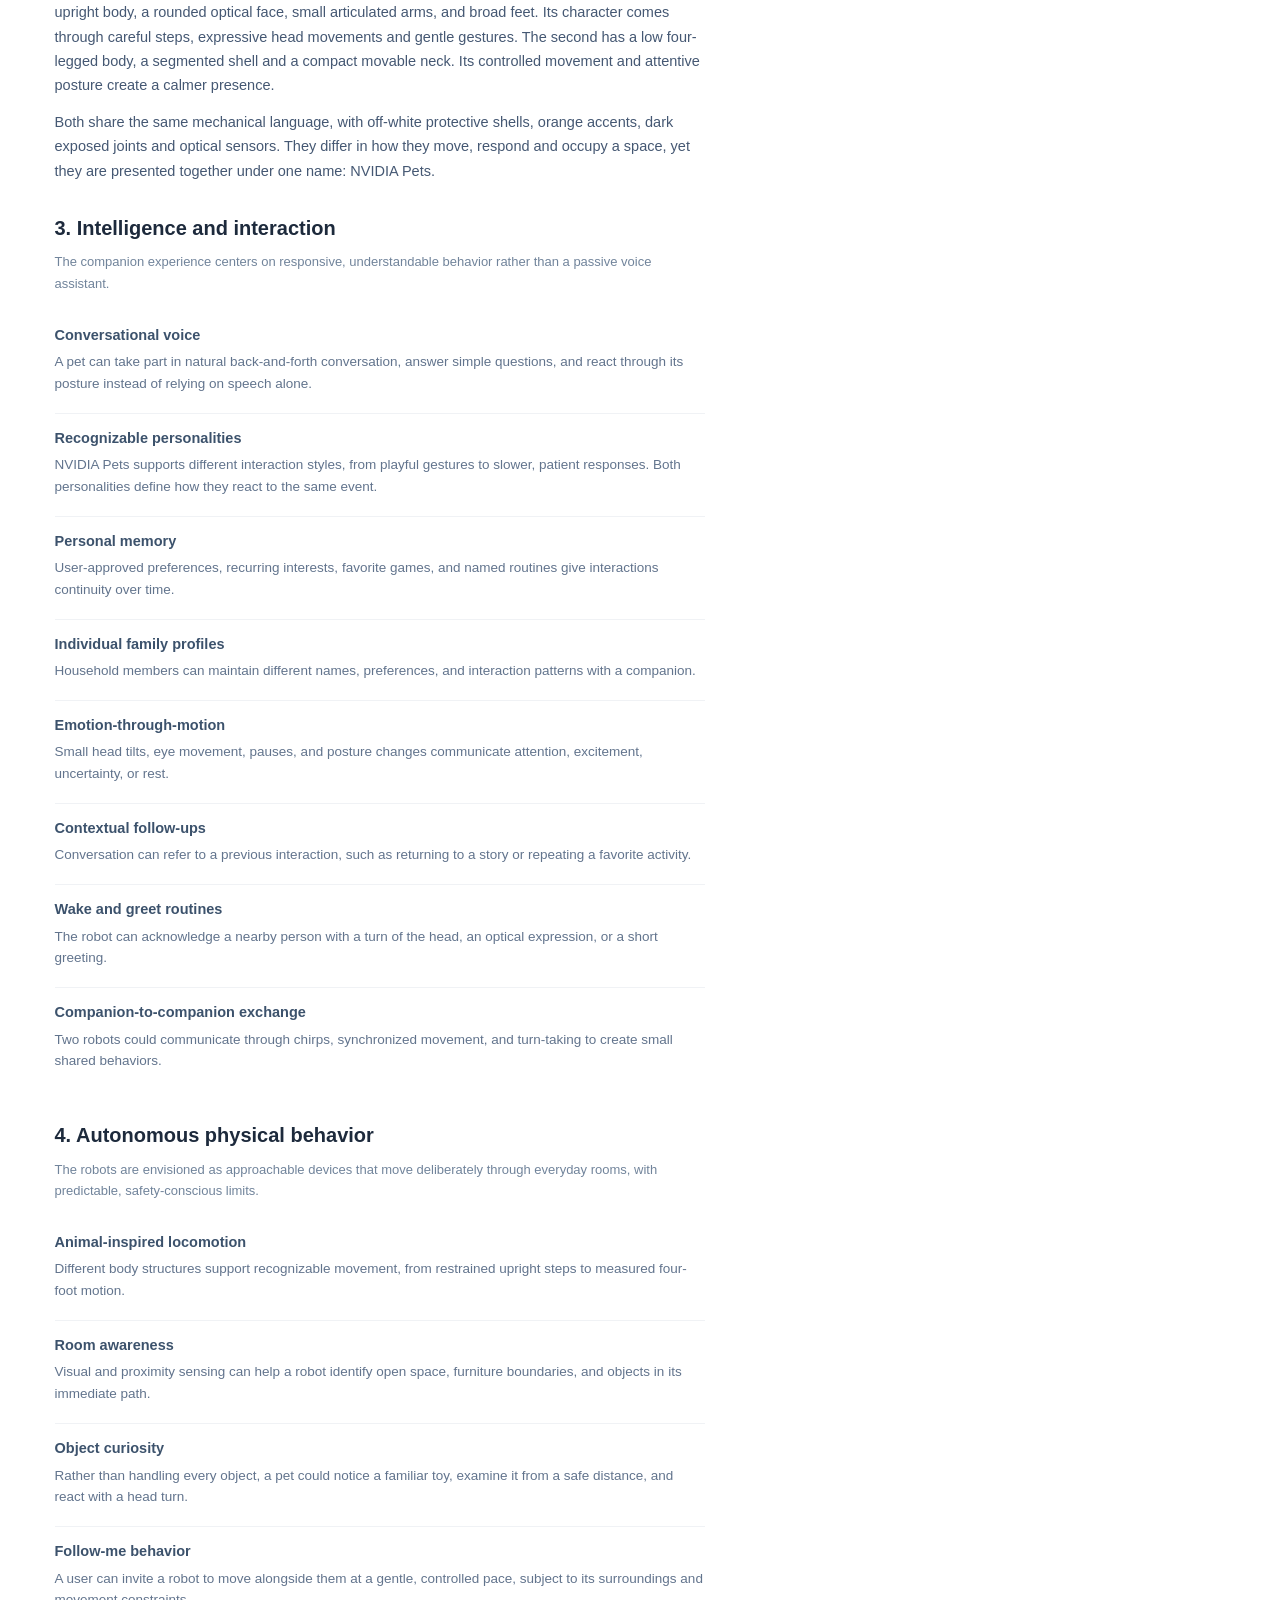
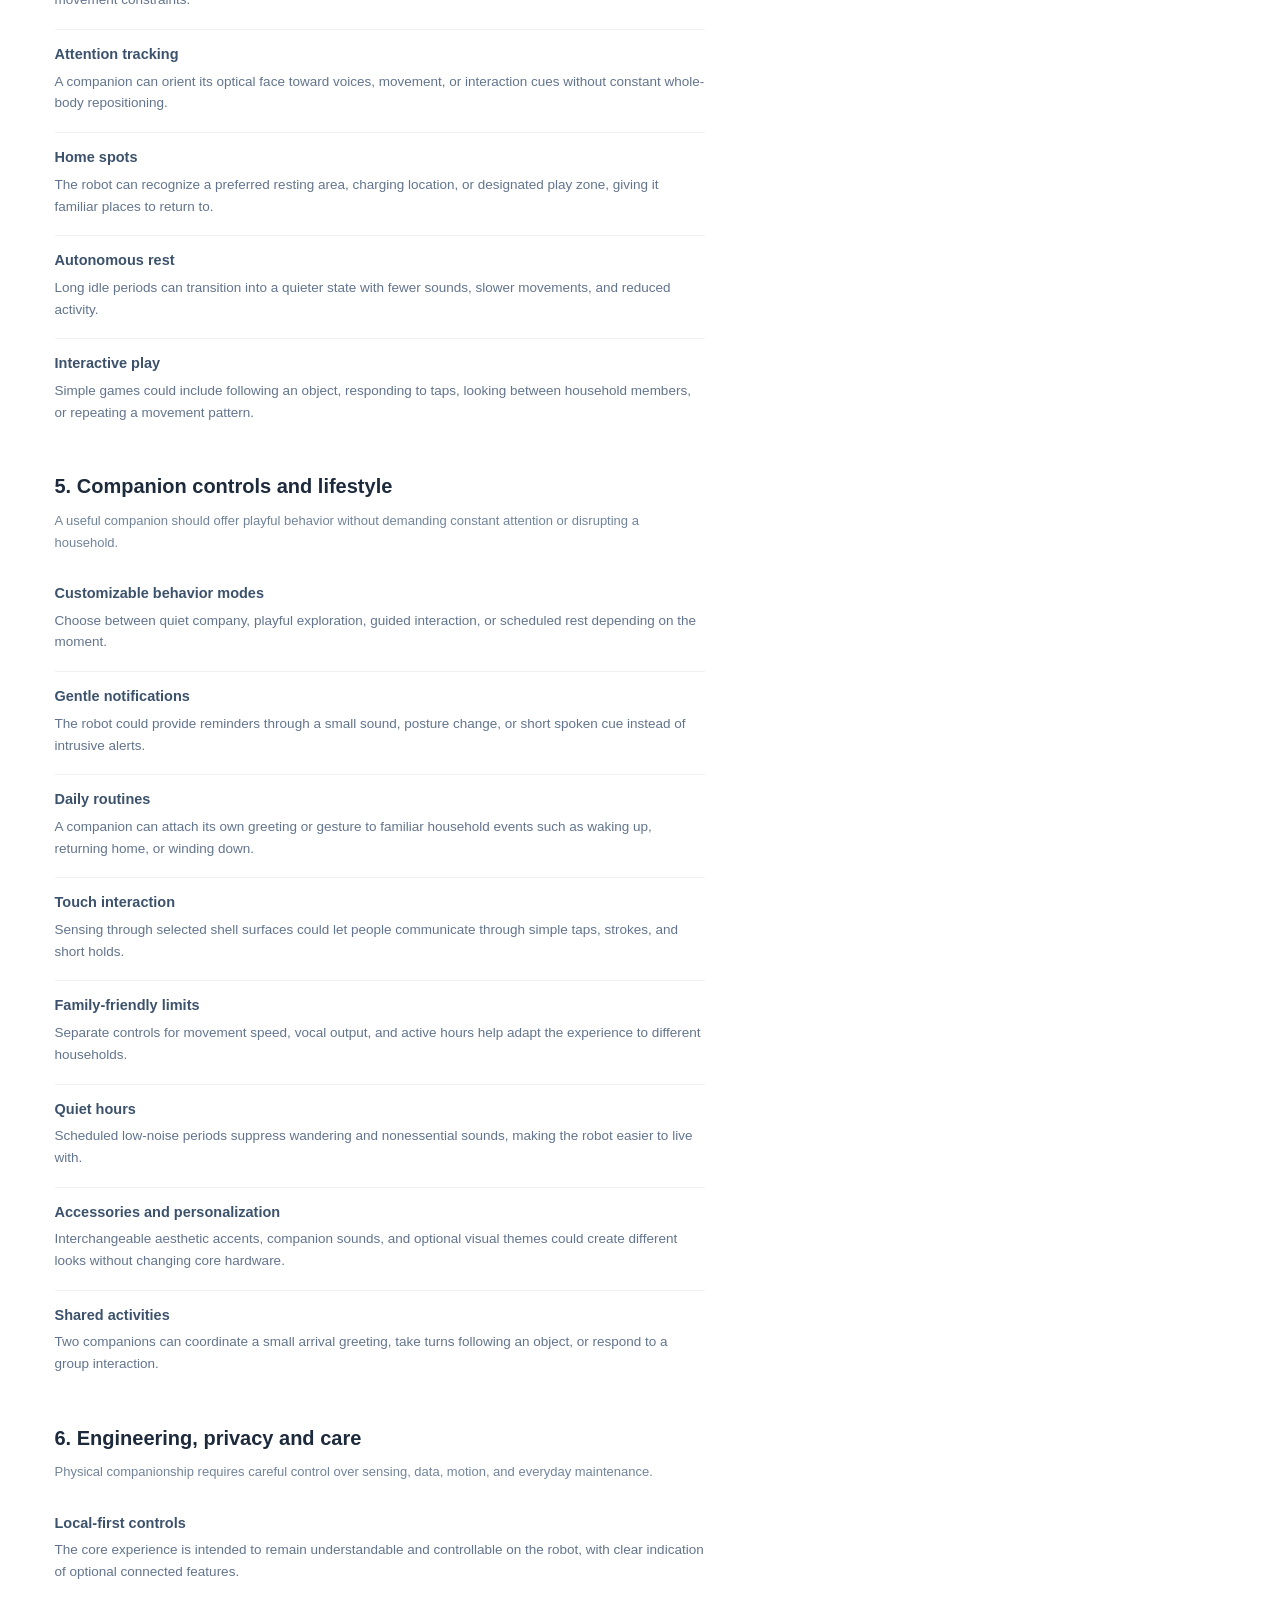
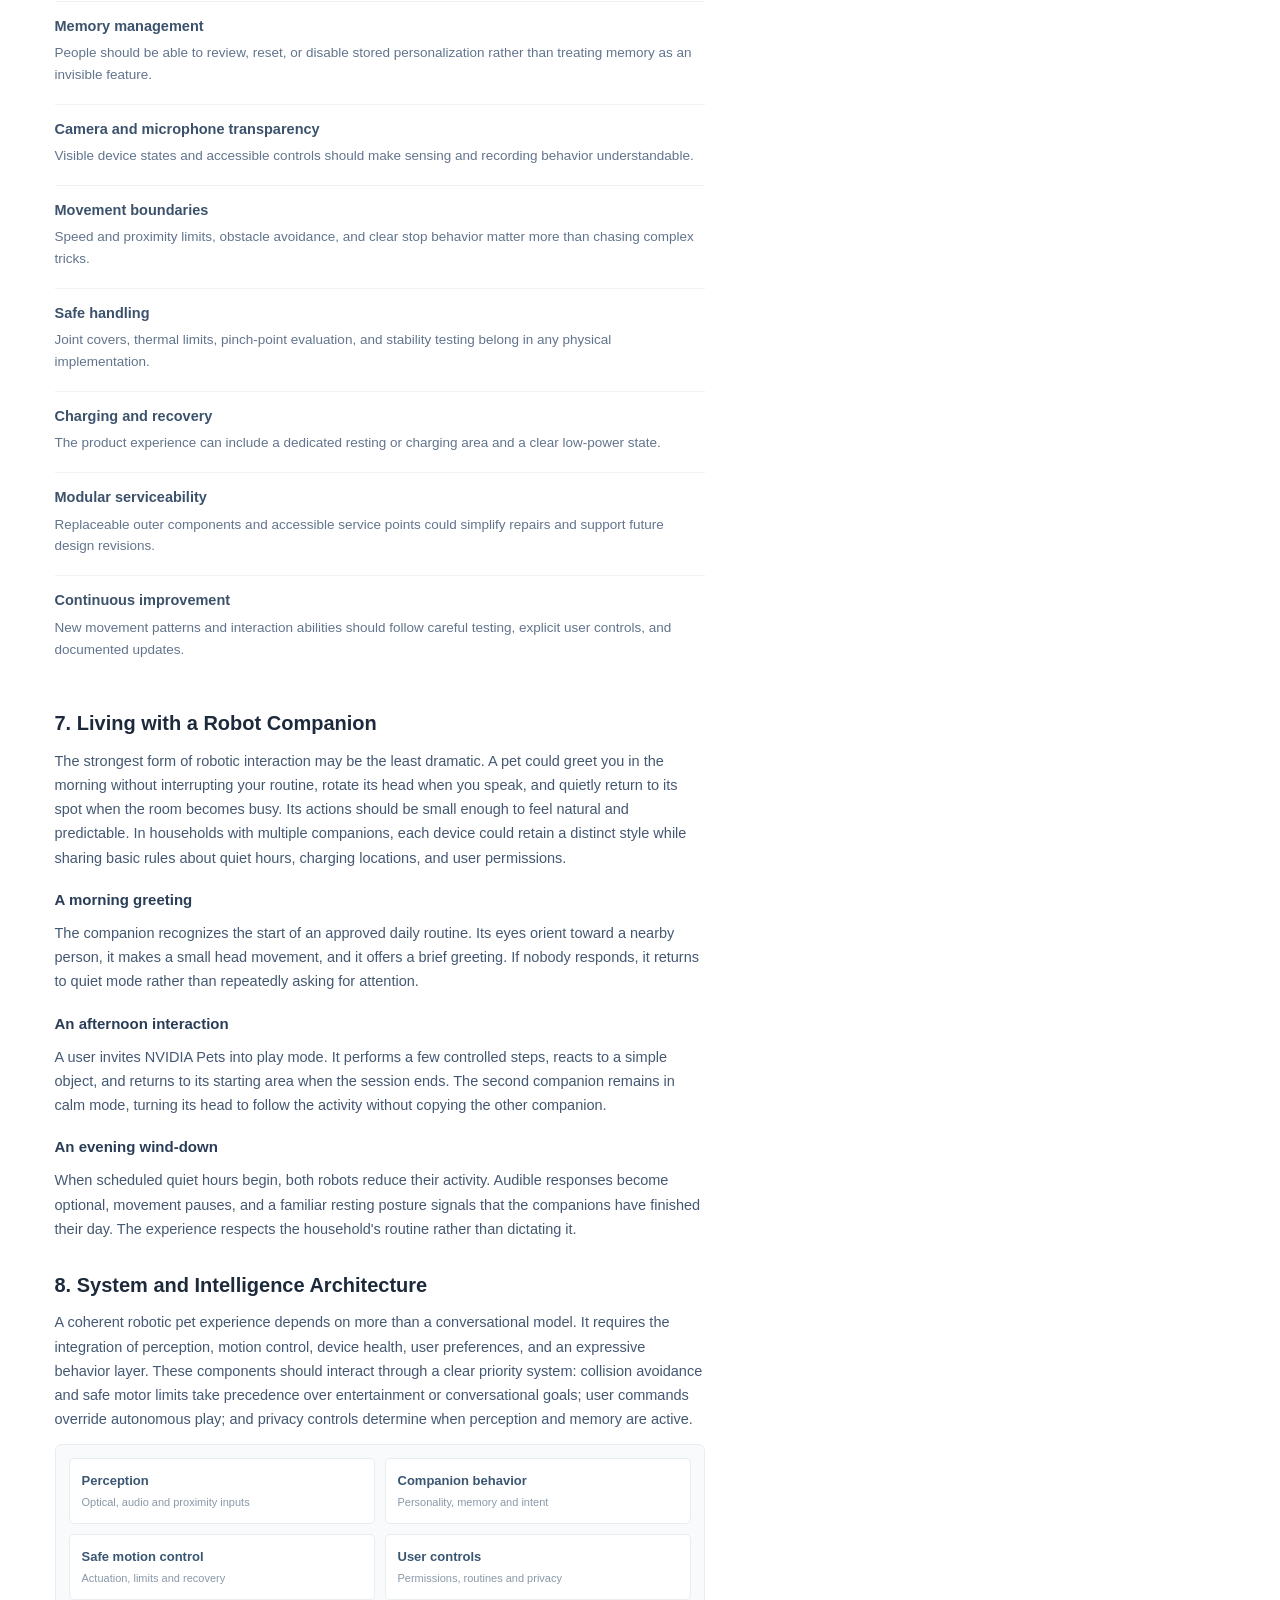
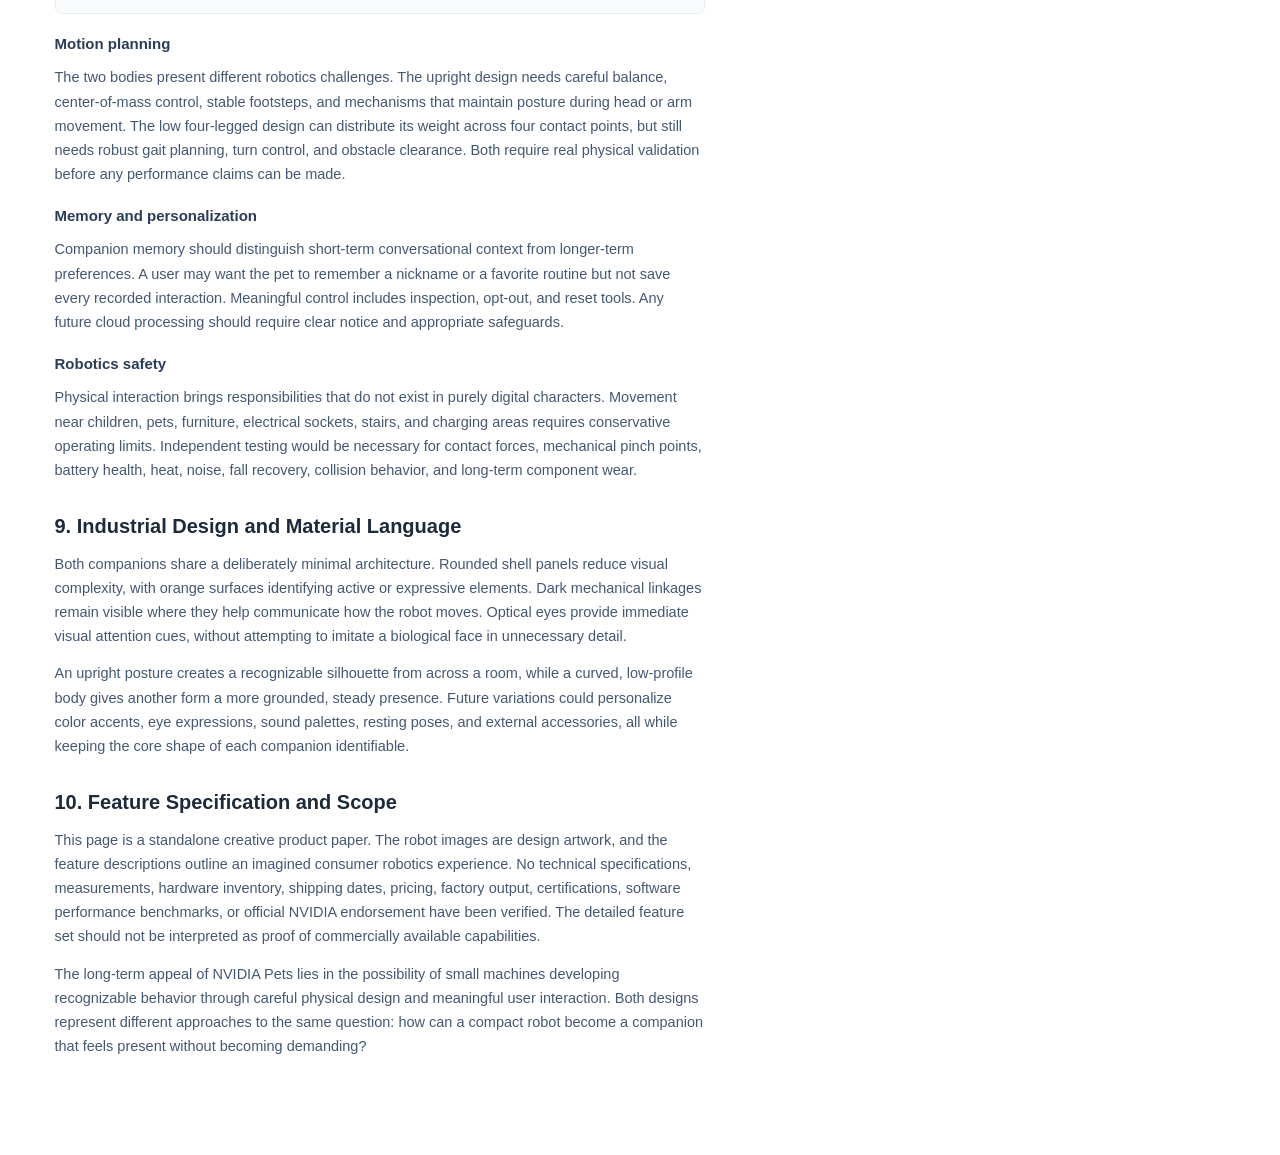
==== commit d414691e: "Refine NVIDIA Pets paper replica with original nav icons, contributor credits and populated related " ====
--- a/nvidia-pets.html
+++ b/nvidia-pets.html
@@ -6,20 +6,15 @@
 <link rel="stylesheet" href="./papers/nvidia-pets.css"><script defer src="./papers/nvidia-pets-ui.js"></script>
 </head>
 <body class="hf-papers-page">
-<header class="hf-topbar"><div class="hf-topbar-inner">
- <div class="hf-brand"><img src="https://huggingface.co/front/assets/huggingface_logo-noborder.svg" alt=""><strong>Hugging Face</strong></div>
- <div class="hf-search"><svg viewBox="0 0 24 24" width="14" height="14" fill="none" stroke="currentColor" stroke-width="1.8" aria-hidden="true"><circle cx="10.8" cy="10.8" r="7.2"/><path d="m16.2 16.2 5 5"/></svg><span>Search models, datasets, users...</span></div>
- <nav class="hf-nav" aria-label="Site sections"><span>Models</span><span>Datasets</span><span>Spaces</span><span>Buckets <small>NEW</small></span><span>Docs</span><span>Enterprise</span><span>Pricing</span><span class="hf-nav-divider"></span><span>Log In</span><span class="hf-sign-up">Sign Up</span></nav>
-</div></header>
+<header class="hf-topbar"><div class="hf-topbar-inner"><div class="hf-brand"><img src="https://huggingface.co/front/assets/huggingface_logo-noborder.svg" alt="Hugging Face"><strong>Hugging Face</strong></div><div class="hf-search"><svg viewBox="0 0 24 24" width="14" height="14" fill="none" stroke="currentColor" stroke-width="1.8" aria-hidden="true"><circle cx="10.8" cy="10.8" r="7.2"/><path d="m16.2 16.2 5 5"/></svg><span>Search models, datasets, users...</span></div><nav class="hf-nav" aria-label="Hugging Face page navigation"><span class="hf-nav-item"><svg viewBox="0 0 24 24"><path d="M20.23 7.24 12 12 3.77 7.24a1.98 1.98 0 0 1 .7-.71L11 2.76c.62-.35 1.38-.35 2 0l6.53 3.77c.29.17.53.42.7.71Z" opacity=".25"/><path d="M12 12v9.5a2.09 2.09 0 0 1-.91-.21L4.5 17.48a2 2 0 0 1-1-1.73v-7.5L12 12Z" opacity=".5"/><path d="M20.5 8.25v7.5a2 2 0 0 1-1 1.73L12.88 21.3c-.28.13-.58.2-.88.2V12l8.23-4.76c.18.31.27.66.27 1.01Z"/></svg><span>Models</span></span><span class="hf-nav-item"><svg viewBox="0 0 25 25"><ellipse cx="12.5" cy="5" rx="7.5" ry="2" opacity=".25"/><path d="M5 13c0 1.1 3.36 2 7.5 2s7.5-.9 7.5-2v7c0 1.1-3.36 2-7.5 2S5 21.1 5 20v-7Zm0-8c0 1.1 3.36 2 7.5 2S20 6.1 20 5v6.5c0 1.1-3.36 2-7.5 2S5 12.6 5 11.5V5Z" opacity=".5"/><path d="M5.23 12C6.07 12.87 9.01 13.5 12.5 13.5s6.43-.63 7.27-1.5c.15.16.23.83.23 1 0 1.1-3.36 2-7.5 2S5 14.1 5 13c0-.17.08-.84.23-1Z"/></svg><span>Datasets</span></span><span class="hf-nav-item"><svg viewBox="0 0 25 25"><path d="M6 14.7v4.3h4.3v-4.3H6Zm8.7 0V19H19v-4.3h-4.3ZM6 6v4.3h4.3V6H6Z" opacity=".5"/><path d="M3 4.9C3 3.85 3.85 3 4.9 3h6.5c.9 0 1.64.6 1.86 1.42a5.17 5.17 0 0 1 7.31 7.3c.83.22 1.43.97 1.43 1.85v6.51c0 1.05-.86 1.92-1.92 1.92H4.92A1.92 1.92 0 0 1 3 20.08V4.9Zm3 1.1v4.3h4.3V6H6Zm0 13h4.3v-4.3H6V19Zm8.7 0H19v-4.3h-4.3V19Zm0-10.83a2.16 2.16 0 1 1 4.31 0 2.16 2.16 0 0 1-4.3 0Z" opacity=".75"/></svg><span>Spaces</span></span><span class="hf-nav-item"><svg viewBox="0 0 48 48"><rect x="4" y="4" width="40" height="40" rx="8" opacity=".25"/><rect x="11" y="11" width="26" height="26" rx="6" opacity=".5"/><rect x="18" y="18" width="12" height="12" rx="3"/></svg><span>Buckets</span><span class="hf-new-pill">NEW</span></span><span class="hf-nav-item"><svg viewBox="0 0 16 16"><path d="M2.3 3.7V12l.1.6c2.1-1.4 3.7-1.2 5.6-.15 1.9-1.05 3.4-1.25 5.6.15V3.7c-2.6-1.5-4.1-1.4-5.6-.25-1.6-1.15-3.3-1.25-5.7.25Z" opacity=".45"/><path d="M8 3.1v9.2M2.4 3.7c2.5-1.1 3.7-.8 5.6.1 1.9-.9 3.1-1.2 5.6-.1v7.9c-2.1-1-3.7-.7-5.6.6-1.9-1.3-3.4-1.6-5.6-.6V3.7Z" stroke="currentColor" fill="none" stroke-width="1"/></svg><span>Docs</span></span><span class="hf-nav-item"><svg viewBox="0 0 12 12"><path d="M4.9 1.35a3.16 3.16 0 0 0-2.8 2.07L.37 8.58C0 9.71.7 10.65 1.86 10.65H7.3a3.2 3.2 0 0 0 2.84-2.07l1.67-5.16c.36-1.13-.3-2.07-1.46-2.07H4.91Zm.4 2.07L3.57 8.47h3.57l.36-1.12H5.4l.28-.91h1.75l.4-1.1H6.07l.3-.83h2l.36-1.1H5.27h.04Z"/></svg><span>Enterprise</span></span><span class="hf-nav-item hf-pricing">Pricing</span><span class="hf-nav-item hf-menu-icon" aria-label="More navigation"><svg viewBox="0 0 24 24"><path d="M5 6h14M9 12h10M13 18h6" fill="none" stroke="currentColor" stroke-width="1.6" stroke-linecap="round"/></svg></span><span class="hf-nav-divider"></span><span class="hf-nav-item hf-login">Log In</span><span class="hf-sign-up">Sign Up</span></nav></div></header>
 <div class="hf-paper-layout">
  <main class="hf-paper-main">
-  <div class="hf-paper-toolbar"><div class="hf-back"><span class="hf-crumb-chip">‹ &nbsp; Papers</span><span class="hf-doc-chip">▤ &nbsp; NVIDIA Pets</span></div><button class="hf-copy hf-top-copy" type="button" data-copy="markdown">▤ Copy markdown <span class="copy-glyph">⧉</span></button></div>
-  <div class="hf-paper-header">
-   <h1>NVIDIA Pets</h1>
-   <div class="hf-published">Published October 2026 <span class="bullet">·</span> <strong>Product paper</strong> <span class="bullet">·</span> NVIDIA Pets</div>
-   <p class="hf-authors"><span>Authors:</span> <strong>NVIDIA Pets project contributors</strong></p>
-  </div>
-  <section id="abstract" class="paper-section hf-abstract"><h2>Abstract</h2><div class="abstract-highlight">NVIDIA Pets imagines a new relationship between people and machines: compact robotic companions that share our physical spaces, show curiosity through movement, and develop recognizable personalities through everyday interaction.</div>
+  <div class="hf-paper-toolbar"><div class="hf-back"><span class="hf-crumb-chip">‹ &nbsp; Papers</span><span class="hf-doc-chip">▤ &nbsp; paper:NVIDIA-PETS-001 &nbsp; <span class="copy-tiny" aria-hidden="true">⧉</span></span></div><button class="hf-copy hf-top-copy" type="button" data-copy="markdown">▤ Copy markdown <span class="copy-glyph">⌄</span></button></div>
+<div class="hf-paper-header">
+<h1>NVIDIA Pets</h1>
+<div class="hf-published">Published Oct 20 <span class="bullet">✦</span> Submitted by <strong>NVIDIA Pets Project</strong> on Oct 20 <span class="hf-nvidia-tag">NVIDIA Pets · project page</span></div>
+<div class="hf-authors"><span>Contributors:</span><span class="hf-author-credits"><span><i class="hf-dot hf-dot-pink"></i>NVIDIA Pets Design</span><span><i class="hf-dot hf-dot-purple"></i>NVIDIA Pets Robotics</span><span><i class="hf-dot hf-dot-blue"></i>NVIDIA Pets Research</span></span><span class="hf-author-qualification">project-group credits</span></div>
+</div><section id="abstract" class="paper-section hf-abstract"><h2>Abstract</h2><div class="abstract-highlight">NVIDIA Pets imagines a new relationship between people and machines: compact robotic companions that share our physical spaces, show curiosity through movement, and develop recognizable personalities through everyday interaction.</div>
 <p>The collection features two complementary robotic companion designs. Their design combines a unified white-and-orange mechanical language with distinct forms of movement, attention, and expression. One uses an upright silhouette, rounded optical face, short articulated arms, and broad feet. The other uses a stable four-legged body, a compact optical head, and a segmented protective shell. Together, the designs explore how small robots might communicate presence and personality without needing humanlike faces or large humanoid bodies.</p>
 <p>This document describes the companion experience, interaction model, envisioned physical behavior, personalization, home life, and the engineering considerations necessary for a full robotics product. The extensive feature catalog below serves as an illustrative creative product specification. It is not a set of independently verified shipping features or an official NVIDIA announcement.</p></section>
   <div class="hf-paper-actions">
@@ -31,13 +26,6 @@
   <figure class="paper-figure"><img src="./nvidia-pets/assets/robot-penguin.webp" alt="NVIDIA Pets upright robot with off-white body, orange accents, optical eyes, articulated side arms and broad feet"></figure>
   <figure class="paper-figure"><img src="./nvidia-pets/assets/robot-turtle.webp" alt="NVIDIA Pets low-profile four-legged robot with a segmented shell, articulated neck, optical eye and orange foot pads"></figure>
  </div></section>
-  <section class="hf-community" id="community">
-    <h2><span class="hf-community-symbol" aria-hidden="true">◈</span> Community</h2>
-    <div class="hf-comment-head"><span class="hf-avatar">NP</span><div><strong>NVIDIA Pets</strong> <span class="hf-author-role">Paper contributors</span><small>Product description</small></div></div>
-    <p class="hf-community-intro">NVIDIA Pets explores expressive robotic companionship through physical design, movement and intelligent interaction. This paper outlines the product vision and a full set of proposed capabilities for everyday environments.</p>
-    <div class="hf-community-form"><label for="paperComment">Join the discussion</label><textarea id="paperComment" maxlength="800" rows="3" placeholder="Share a thought about NVIDIA Pets..."></textarea><div class="hf-form-footer"><small>Your comments stay in this browser.</small><button id="postComment" type="button" class="hf-action">Post comment</button></div></div>
-    <div id="commentResults" aria-live="polite"></div>
-  </section>
   <div class="hf-paper-longform" id="paper-details"><div class="hf-longform-label"><span>FULL PRODUCT PAPER</span><span>32 featured capabilities</span></div><section class="paper-section" id="identity"><h2>1. Meet NVIDIA Pets</h2>
 <p>Most everyday technology exists behind a screen. NVIDIA Pets takes a different approach. Instead of asking people to open another application, the companion becomes a small physical presence: a device that can face you when you enter the room, give a subtle sign that it is listening, move a short distance toward a familiar object, or settle into a quiet resting pose.</p>
 <p>The design favors simple, readable actions over exaggerated tricks. A tiny pause can communicate uncertainty. A head tilt can convey curiosity. A slow turn toward a sound can convey attention. A confident step forward can make an otherwise mechanical object feel responsive and approachable. These behaviors form the basis of a proposed personality system that links perception, context, and motion.</p>
@@ -68,14 +56,6 @@
 </section>
 </div>
  </main>
- <aside class="hf-paper-side">
-  <div class="hf-upvote-row"><button type="button" class="hf-action hf-upvote" id="upvotePaper" aria-pressed="false">▲ Upvote &nbsp;<span id="upvoteCount">0</span></button><div class="hf-support-text">Your appreciation stays in this browser</div></div>
-  <div class="hf-agent-panel"><div class="hf-agent-heading">▤ &nbsp; Paper reference</div><button id="copyPaperRef" class="hf-agent-reference" type="button"><code>NVIDIA Pets · Product Paper</code><span>⧉</span></button><div class="hf-agent-note">Copy a reference to this paper</div></div>
-  <div class="hf-citation-section"><h3><span class="hf-section-icon">◈</span> Models citing this paper <small>0</small></h3><div class="hf-no-cites">No linked models recorded</div><p>Model citations can appear here when they are available.</p></div>
-  <div class="hf-citation-section"><h3><span class="hf-section-icon">▥</span> Datasets citing this paper <small>0</small></h3><div class="hf-no-cites">No linked datasets recorded</div><p>Dataset citations can appear here when they are available.</p></div>
-  <div class="hf-citation-section"><h3><span class="hf-section-icon">▦</span> Spaces citing this paper <small>0</small></h3><div class="hf-no-cites">No linked Spaces recorded</div><p>Space references can appear here when they are available.</p></div>
-  <div class="hf-citation-section"><h3><span class="hf-section-icon">▤</span> Collections including this paper <small>0</small></h3><div class="hf-no-cites">No linked collections recorded</div><p>Collection references can appear here when they are available.</p></div>
-  <div class="hf-source-note">NVIDIA Pets is an independently authored creative product specification. It does not verify an official NVIDIA hardware launch or shipping features.</div>
- </aside>
+ <aside class="hf-paper-side"><div class="hf-upvote-row"><button type="button" class="hf-action hf-upvote" id="upvotePaper" aria-pressed="false">▲ Upvote &nbsp;<span id="upvoteCount">0</span></button><div class="hf-support-text">Local reaction</div></div><div class="hf-agent-panel"><div class="hf-agent-heading">▤ &nbsp; Get this paper reference</div><button id="copyPaperRef" class="hf-agent-reference" type="button"><code>NVIDIA-PETS-001</code><span>⧉</span></button><div class="hf-agent-note">Copy the project paper reference ID</div></div><div class="hf-citation-section hf-filled-section"><h3><span class="hf-section-icon">◈</span> Model components discussed <small>3</small></h3><div class="hf-linked-items"><div class="hf-linked-row"><span class="hf-linked-icon hf-linked-models">▣</span><div class="hf-linked-details"><b>NVIDIA-Pets/Motion-Controller</b><small>Control architecture · concept</small></div></div><div class="hf-linked-row"><span class="hf-linked-icon hf-linked-models">▣</span><div class="hf-linked-details"><b>NVIDIA-Pets/Vision-Perception</b><small>Visual attention and proximity · concept</small></div></div><div class="hf-linked-row"><span class="hf-linked-icon hf-linked-models">▣</span><div class="hf-linked-details"><b>NVIDIA-Pets/Dialogue-Memory</b><small>Conversational response · concept</small></div></div></div><p>Proposed system modules. Illustrative categories, not verified citations.</p></div><div class="hf-citation-section hf-filled-section"><h3><span class="hf-section-icon">▥</span> Dataset themes <small>3</small></h3><div class="hf-linked-items"><div class="hf-linked-row"><span class="hf-linked-icon hf-linked-datasets">▥</span><div class="hf-linked-details"><b>Indoor navigation scenes</b><small>Household obstacle layouts</small></div></div><div class="hf-linked-row"><span class="hf-linked-icon hf-linked-datasets">▥</span><div class="hf-linked-details"><b>Interaction cue samples</b><small>Gestures, voices and object attention</small></div></div><div class="hf-linked-row"><span class="hf-linked-icon hf-linked-datasets">▥</span><div class="hf-linked-details"><b>Movement safety scenarios</b><small>Low-speed collision and stability cases</small></div></div></div><p>Proposed evaluation inputs. Illustrative categories, not verified citations.</p></div><div class="hf-citation-section hf-filled-section"><h3><span class="hf-section-icon">▦</span> Spaces and demos <small>2</small></h3><div class="hf-linked-items"><div class="hf-linked-row"><span class="hf-linked-icon hf-linked-spaces">▦</span><div class="hf-linked-details"><b>NVIDIA Pets · Product render</b><small>Illustrated robot design</small></div></div><div class="hf-linked-row"><span class="hf-linked-icon hf-linked-spaces">▦</span><div class="hf-linked-details"><b>Movement specification</b><small>Proposed gait and gesture behavior</small></div></div></div><p>Project artifacts. Illustrative categories, not verified citations.</p></div><div class="hf-citation-section hf-filled-section"><h3><span class="hf-section-icon">▤</span> Collections <small>2</small></h3><div class="hf-linked-items"><div class="hf-linked-row"><span class="hf-linked-icon hf-linked-collections">▤</span><div class="hf-linked-details"><b>NVIDIA Pets: Robot Companions</b><small>Two related hardware design directions</small></div></div><div class="hf-linked-row"><span class="hf-linked-icon hf-linked-collections">▤</span><div class="hf-linked-details"><b>Personal robotics</b><small>Interaction, perception and safety</small></div></div></div><p>Related topics. Illustrative categories, not verified citations.</p></div><div class="hf-source-note">Project feature descriptions and contributor credits represent a creative specification. No official NVIDIA manufacturing release, research citations, or shipping capabilities are verified here.</div></aside>
 </div>
 </body></html>
--- a/papers/nvidia-pets.css
+++ b/papers/nvidia-pets.css
@@ -36,4 +36,48 @@
 @media(max-width:1180px){.hf-nav{gap:11px}.hf-search{width:260px}.hf-paper-layout{grid-template-columns:minmax(0,1.7fr) minmax(250px,1fr)}}
 @media(max-width:850px){.hf-nav{display:none}.hf-search{margin-left:auto;max-width:45vw}.hf-paper-layout{grid-template-columns:minmax(0,1fr);max-width:720px;padding:0 20px}.hf-paper-side{border-left:0;border-top:1px solid #e8ecf0;padding:30px 0;margin-bottom:35px}.hf-paper-main{padding-bottom:28px}.hf-paper-header h1{font-size:30px}.hf-agent-panel{margin-bottom:20px}.hf-citation-section{margin-bottom:22px}}
 @media(max-width:490px){.hf-topbar-inner{padding:0 15px;gap:10px}.hf-brand strong{font-size:12px}.hf-search{max-width:none;flex:1;width:0;min-width:0;font-size:11px}.hf-paper-layout{padding:0 16px}.hf-paper-toolbar{align-items:flex-start;gap:8px}.hf-crumb-chip,.hf-doc-chip{font-size:10px;padding:7px 6px}.hf-top-copy{padding:6px;font-size:10px}.hf-paper-header h1{font-size:28px}.hf-media-preview .model-pictures{grid-template-columns:1fr}.hf-media-preview .paper-figure img{height:265px}.hf-form-footer{align-items:flex-start;gap:5px;flex-wrap:wrap}.hf-paper-longform .system-diagram,.companion-specs{grid-template-columns:1fr}.hf-longform-label{font-size:10px}}
-@media(prefers-reduced-motion:reduce){html{scroll-behavior:auto}}+@media(prefers-reduced-motion:reduce){html{scroll-behavior:auto}}
+/* Captured Hugging Face paper layout: header icons, contributor byline, and filled data panels. */
+.hf-topbar{height:64px}
+.hf-topbar-inner{max-width:1376px;gap:18px;padding:0 20px}
+.hf-brand{margin-right:3px}.hf-brand strong{font-size:16px;letter-spacing:-.1px}
+.hf-search{height:36px;width:290px;max-width:24vw;min-width:170px}
+.hf-nav{gap:13px;font-size:12px}
+.hf-nav-item{display:inline-flex;align-items:center;gap:5px;white-space:nowrap;line-height:1;cursor:default}
+.hf-nav-item svg{width:15px;height:15px;display:block;fill:currentColor;color:#9ba6b4;flex:none}
+.hf-nav-item svg[fill="none"]{fill:none}
+.hf-nav-item.hf-menu-icon svg{width:18px;height:18px;color:#8c99ad}
+.hf-new-pill{padding:2px 4px;border-radius:2px;color:#326ae3;background:#e4edff;font-weight:700;font-size:8px}
+.hf-pricing{margin-left:3px}.hf-login{margin-left:2px}
+.hf-paper-layout{max-width:1215px;grid-template-columns:minmax(0,650px) minmax(320px,1fr);gap:28px}
+.hf-paper-toolbar{margin-bottom:23px}
+.hf-crumb-chip,.hf-doc-chip{padding:7px 12px}.hf-copy{font-weight:600}.copy-tiny{color:#a0aab6}
+.hf-paper-header h1{font-size:32px;line-height:1.17}
+.hf-published{display:flex;align-items:center;flex-wrap:wrap;gap:4px;color:#8493a6;font-size:12px}
+.hf-published strong{color:#6279a4;text-decoration:underline;text-decoration-color:#ccd7e6;text-underline-offset:3px}
+.hf-published .bullet{color:#edae28;font-size:12px;margin:0 4px}
+.hf-nvidia-tag{color:#4374a6;background:#eaf5ef;border:1px solid #d8e8df;border-radius:12px;padding:1px 8px;margin-left:2px;font-size:10px;white-space:nowrap}
+.hf-authors{display:flex;align-items:center;flex-wrap:wrap;gap:6px 10px;margin:21px 0 23px;padding:0;font-size:12px}
+.hf-author-credits{display:flex;align-items:center;flex-wrap:wrap;gap:10px;color:#446186}
+.hf-author-credits>span{font-weight:600;text-decoration:underline;text-decoration-color:#dce2e8;text-underline-offset:2px;white-space:nowrap}
+.hf-dot{display:inline-block;width:10px;height:10px;border-radius:50%;vertical-align:-1px;margin-right:4px}
+.hf-dot-pink{background:#ee4fb9}.hf-dot-purple{background:#aa6bdf}.hf-dot-blue{background:#6f9dec}
+.hf-author-qualification{font-size:10px;color:#a7b2be}
+.hf-paper-side{padding-top:80px}.hf-support-text{font-size:11px}
+.hf-linked-items{border:1px solid #e8edf2;border-radius:8px;overflow:hidden}
+.hf-linked-row{display:flex;align-items:center;gap:10px;padding:11px 10px;min-height:53px;border-bottom:1px solid #eef1f5;background:#fff}
+.hf-linked-row:nth-child(even){background:#fafbfc}.hf-linked-row:last-child{border-bottom:0}
+.hf-linked-icon{width:22px;height:22px;border-radius:6px;display:grid;place-items:center;flex:none;background:#f3f5f9;color:#8090a8;font-weight:700;font-size:13px}
+.hf-linked-models{background:#ebf4ef;color:#5e9871}.hf-linked-datasets{background:#fff3e5;color:#df9a52}
+.hf-linked-spaces{background:#eff3fe;color:#7490d3}.hf-linked-collections{background:#f6eefb;color:#9b82b5}
+.hf-linked-details{min-width:0;display:flex;flex-direction:column;gap:2px}
+.hf-linked-details b{font-weight:600;color:#526a86;font-size:12px;white-space:normal;overflow-wrap:anywhere;line-height:1.35}
+.hf-linked-details small{font-size:10px;line-height:1.4;color:#9ba7b6;overflow-wrap:anywhere}
+.hf-filled-section>p{font-size:10px;color:#9aa8b9;padding:7px 4px 0;line-height:1.5;border:0;margin:0}
+.hf-source-note{margin-top:12px}
+.hf-media-preview{margin-top:20px}
+.hf-paper-longform{margin-top:37px}
+@media(max-width:1280px){.hf-nav{gap:8px}.hf-search{max-width:20vw}.hf-topbar-inner{gap:12px}}
+@media(max-width:1050px){.hf-nav-item.hf-pricing,.hf-nav-item.hf-menu-icon,.hf-nav-item:nth-child(6){display:none}.hf-nav{gap:10px}.hf-paper-layout{grid-template-columns:minmax(0,1.6fr) minmax(280px,1fr)}}
+@media(max-width:850px){.hf-nav{display:none}.hf-search{max-width:48vw}.hf-paper-layout{display:block;max-width:730px}.hf-paper-side{padding:24px 0;border-top:1px solid #e8ecf0}.hf-author-credits{gap:7px}}
+@media(max-width:490px){.hf-paper-header h1{font-size:28px}.hf-published{gap:2px}.hf-authors{gap:7px}.hf-author-credits{flex-direction:column;align-items:flex-start;gap:6px}.hf-crumb-chip,.hf-doc-chip{font-size:10px}.hf-top-copy{font-size:10px;padding:6px}.hf-back{min-width:0}}
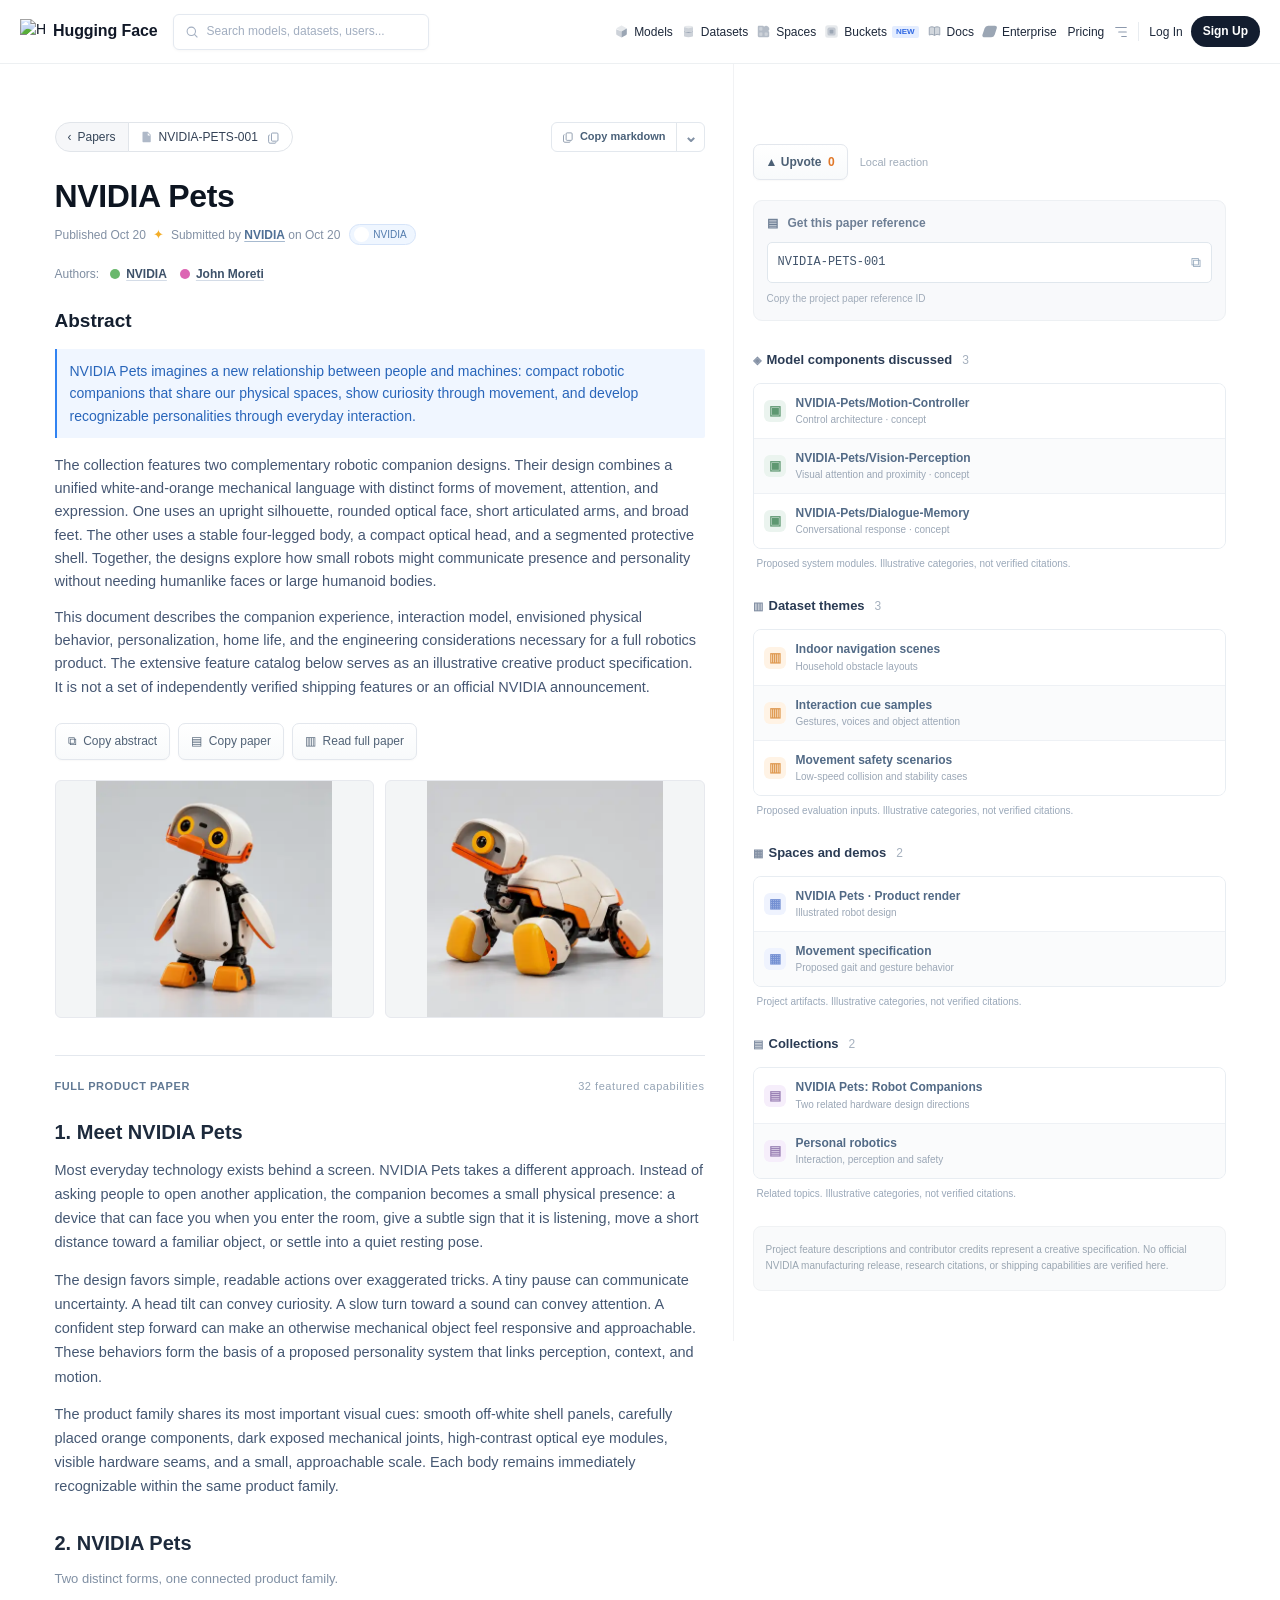
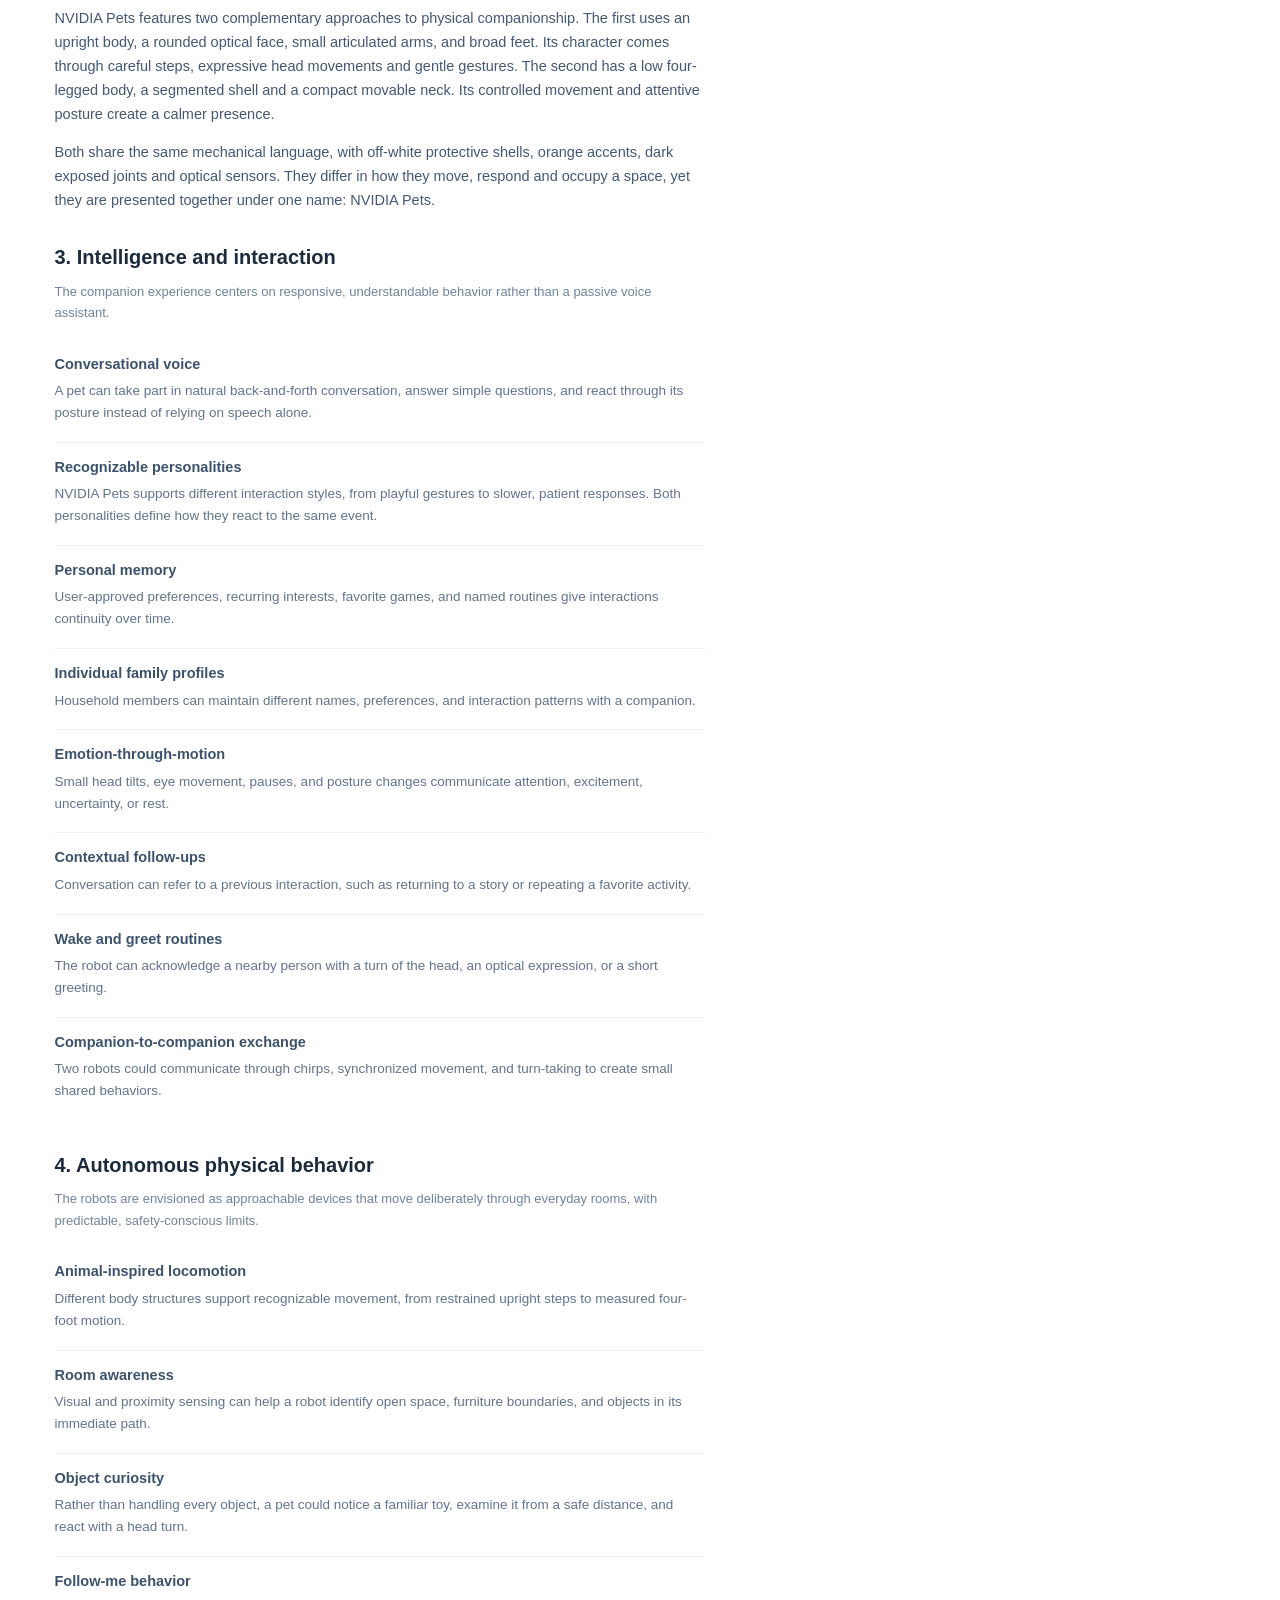
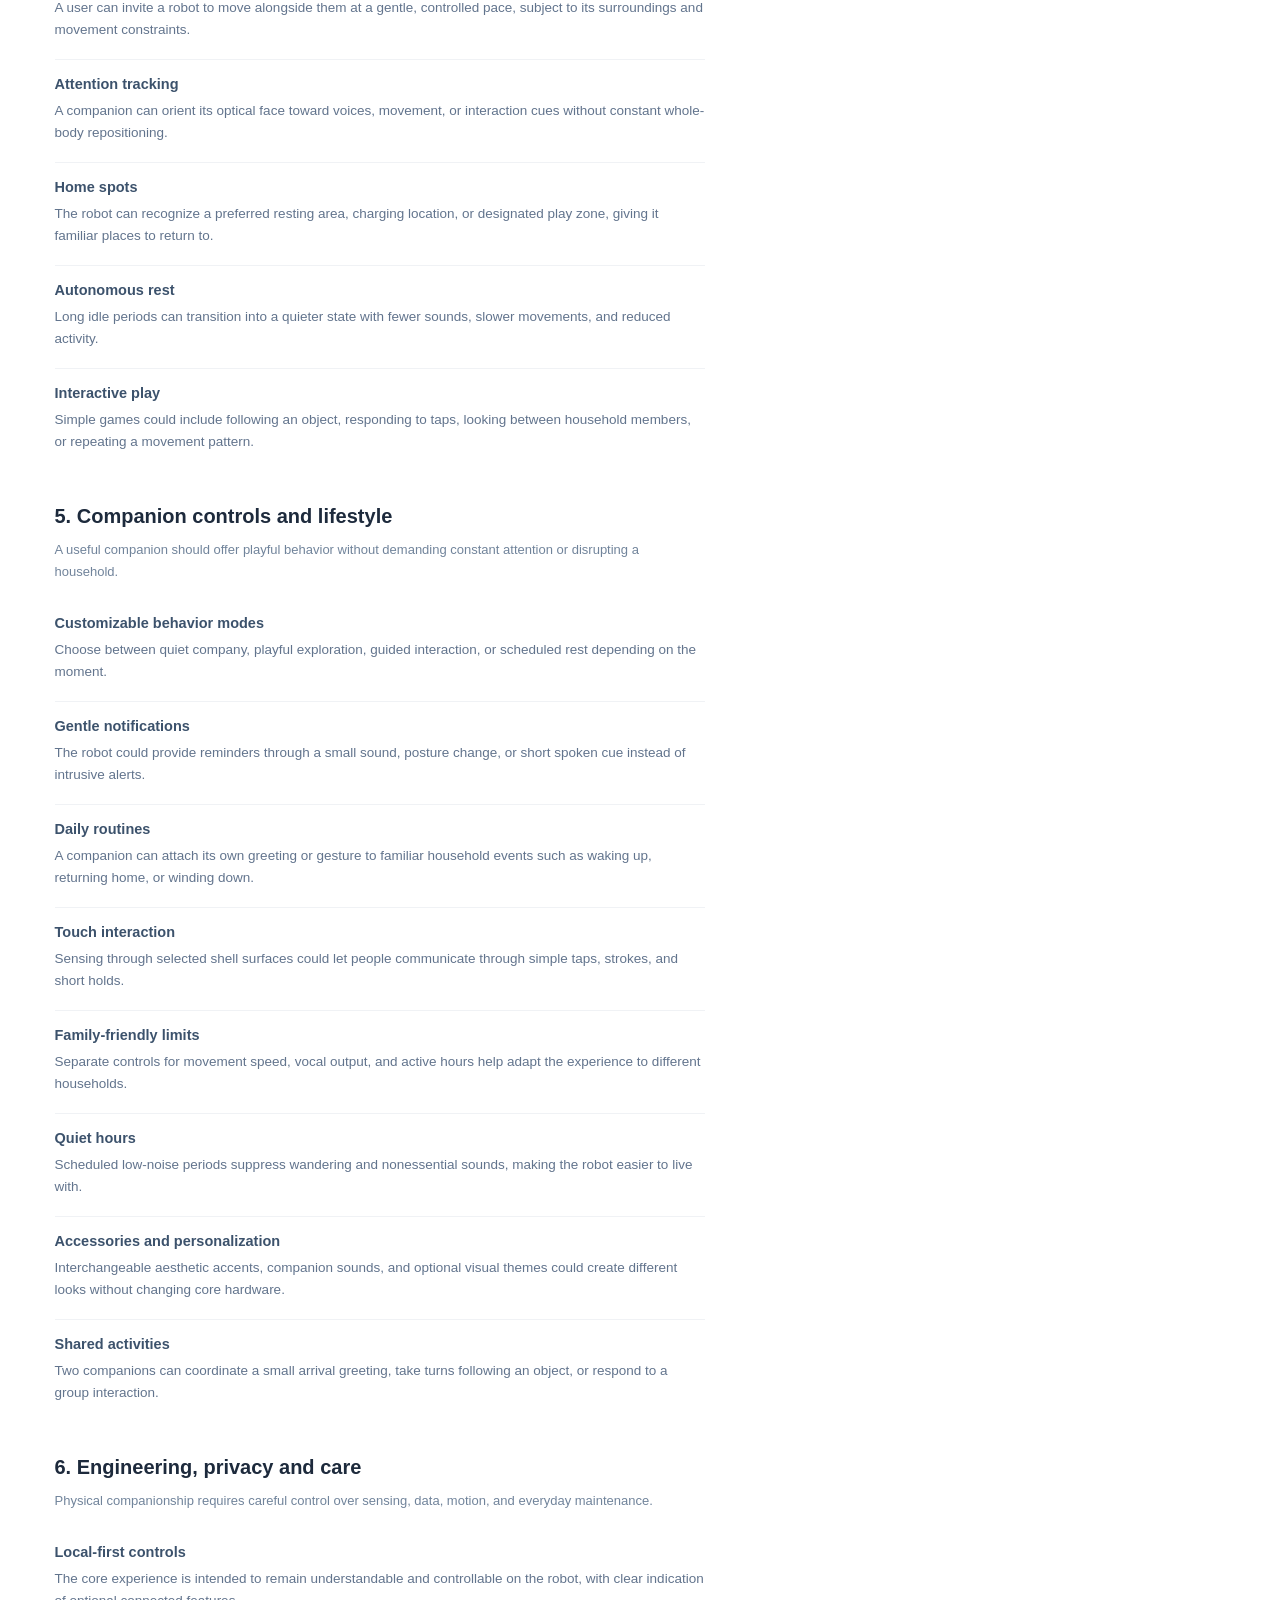
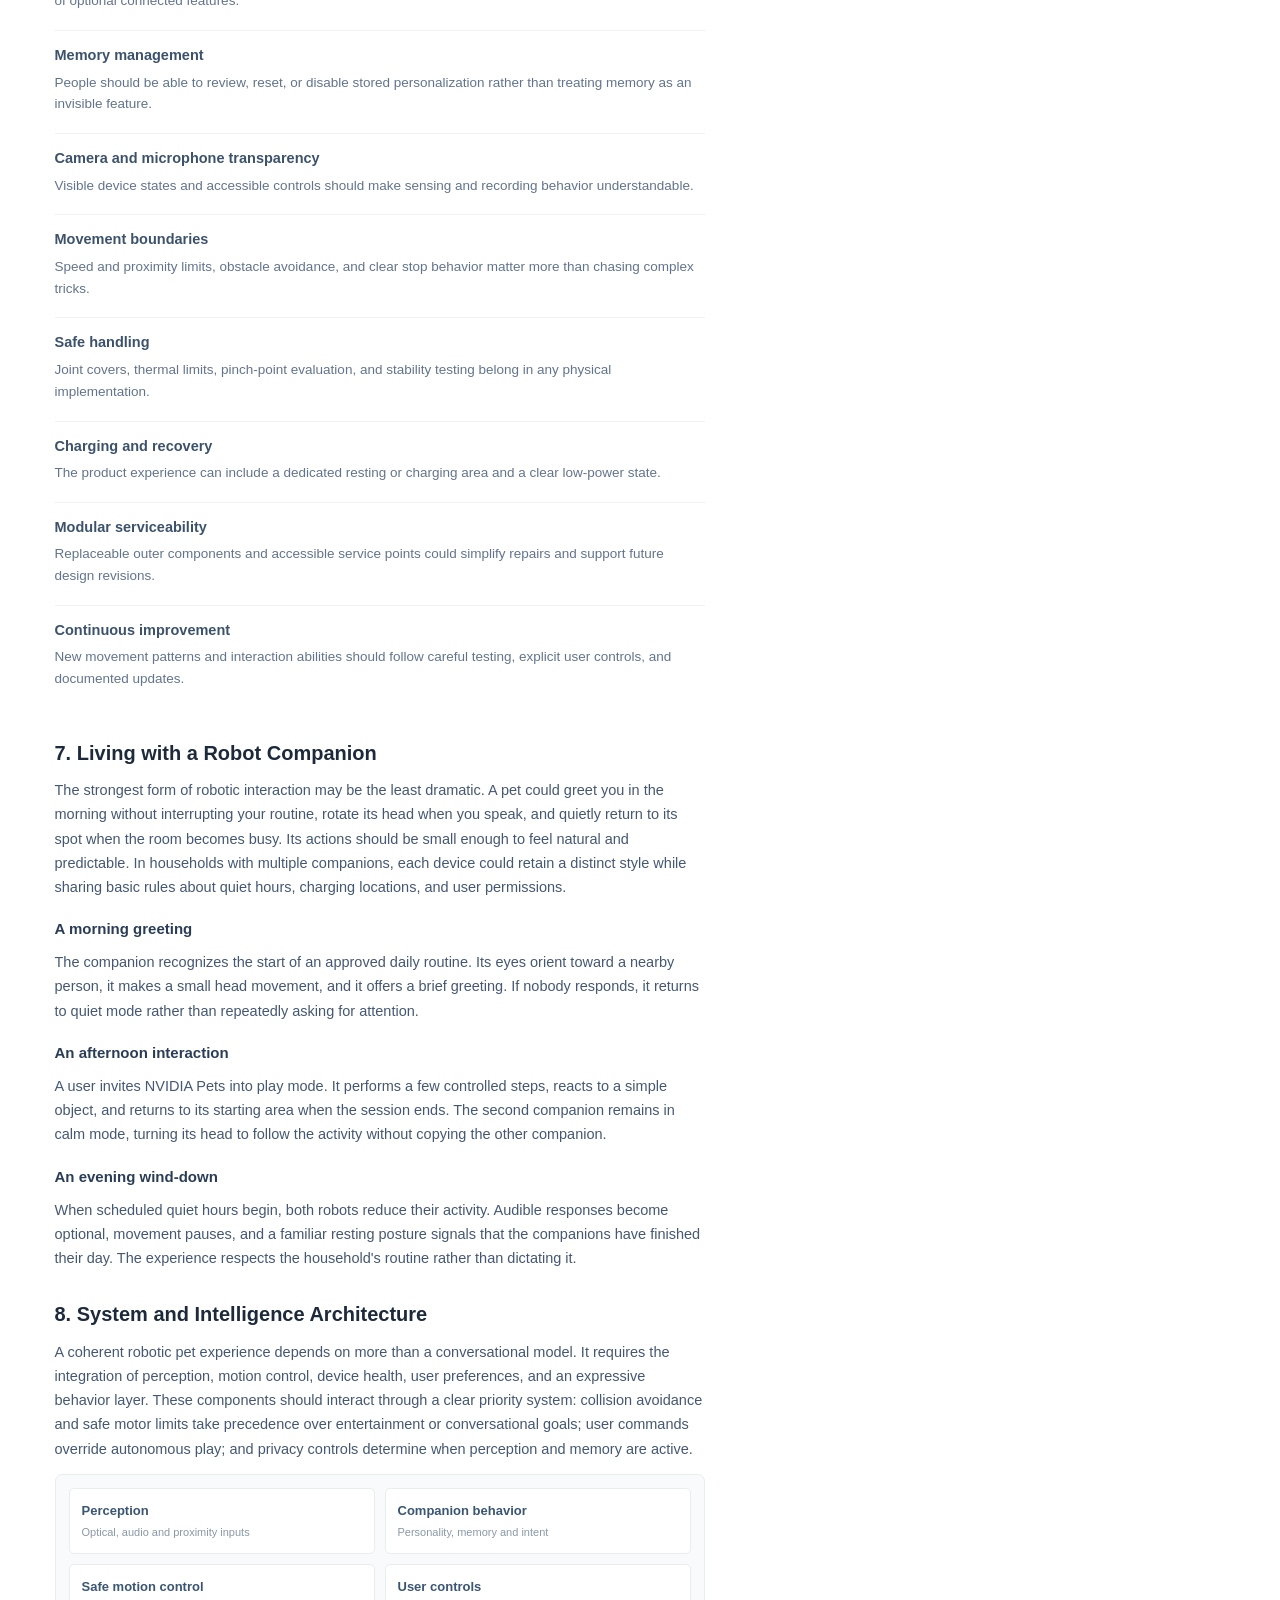
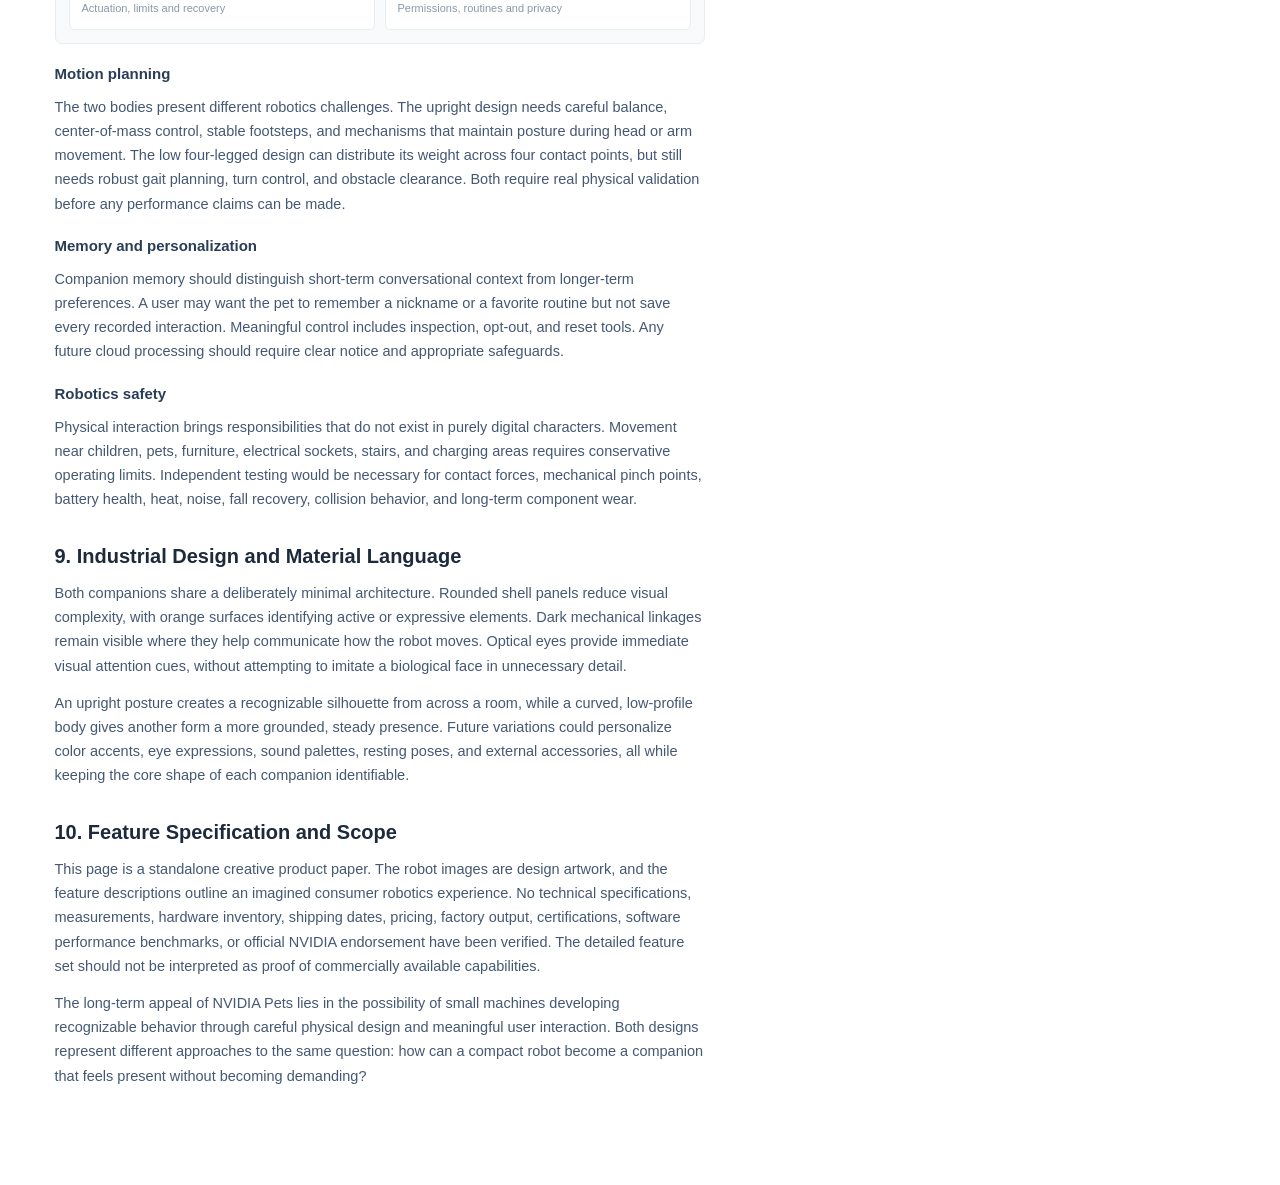
==== commit 9b1c87bf: "Align NVIDIA Pets paper controls and update submitter and author byline" ====
--- a/nvidia-pets.html
+++ b/nvidia-pets.html
@@ -9,12 +9,23 @@
 <header class="hf-topbar"><div class="hf-topbar-inner"><div class="hf-brand"><img src="https://huggingface.co/front/assets/huggingface_logo-noborder.svg" alt="Hugging Face"><strong>Hugging Face</strong></div><div class="hf-search"><svg viewBox="0 0 24 24" width="14" height="14" fill="none" stroke="currentColor" stroke-width="1.8" aria-hidden="true"><circle cx="10.8" cy="10.8" r="7.2"/><path d="m16.2 16.2 5 5"/></svg><span>Search models, datasets, users...</span></div><nav class="hf-nav" aria-label="Hugging Face page navigation"><span class="hf-nav-item"><svg viewBox="0 0 24 24"><path d="M20.23 7.24 12 12 3.77 7.24a1.98 1.98 0 0 1 .7-.71L11 2.76c.62-.35 1.38-.35 2 0l6.53 3.77c.29.17.53.42.7.71Z" opacity=".25"/><path d="M12 12v9.5a2.09 2.09 0 0 1-.91-.21L4.5 17.48a2 2 0 0 1-1-1.73v-7.5L12 12Z" opacity=".5"/><path d="M20.5 8.25v7.5a2 2 0 0 1-1 1.73L12.88 21.3c-.28.13-.58.2-.88.2V12l8.23-4.76c.18.31.27.66.27 1.01Z"/></svg><span>Models</span></span><span class="hf-nav-item"><svg viewBox="0 0 25 25"><ellipse cx="12.5" cy="5" rx="7.5" ry="2" opacity=".25"/><path d="M5 13c0 1.1 3.36 2 7.5 2s7.5-.9 7.5-2v7c0 1.1-3.36 2-7.5 2S5 21.1 5 20v-7Zm0-8c0 1.1 3.36 2 7.5 2S20 6.1 20 5v6.5c0 1.1-3.36 2-7.5 2S5 12.6 5 11.5V5Z" opacity=".5"/><path d="M5.23 12C6.07 12.87 9.01 13.5 12.5 13.5s6.43-.63 7.27-1.5c.15.16.23.83.23 1 0 1.1-3.36 2-7.5 2S5 14.1 5 13c0-.17.08-.84.23-1Z"/></svg><span>Datasets</span></span><span class="hf-nav-item"><svg viewBox="0 0 25 25"><path d="M6 14.7v4.3h4.3v-4.3H6Zm8.7 0V19H19v-4.3h-4.3ZM6 6v4.3h4.3V6H6Z" opacity=".5"/><path d="M3 4.9C3 3.85 3.85 3 4.9 3h6.5c.9 0 1.64.6 1.86 1.42a5.17 5.17 0 0 1 7.31 7.3c.83.22 1.43.97 1.43 1.85v6.51c0 1.05-.86 1.92-1.92 1.92H4.92A1.92 1.92 0 0 1 3 20.08V4.9Zm3 1.1v4.3h4.3V6H6Zm0 13h4.3v-4.3H6V19Zm8.7 0H19v-4.3h-4.3V19Zm0-10.83a2.16 2.16 0 1 1 4.31 0 2.16 2.16 0 0 1-4.3 0Z" opacity=".75"/></svg><span>Spaces</span></span><span class="hf-nav-item"><svg viewBox="0 0 48 48"><rect x="4" y="4" width="40" height="40" rx="8" opacity=".25"/><rect x="11" y="11" width="26" height="26" rx="6" opacity=".5"/><rect x="18" y="18" width="12" height="12" rx="3"/></svg><span>Buckets</span><span class="hf-new-pill">NEW</span></span><span class="hf-nav-item"><svg viewBox="0 0 16 16"><path d="M2.3 3.7V12l.1.6c2.1-1.4 3.7-1.2 5.6-.15 1.9-1.05 3.4-1.25 5.6.15V3.7c-2.6-1.5-4.1-1.4-5.6-.25-1.6-1.15-3.3-1.25-5.7.25Z" opacity=".45"/><path d="M8 3.1v9.2M2.4 3.7c2.5-1.1 3.7-.8 5.6.1 1.9-.9 3.1-1.2 5.6-.1v7.9c-2.1-1-3.7-.7-5.6.6-1.9-1.3-3.4-1.6-5.6-.6V3.7Z" stroke="currentColor" fill="none" stroke-width="1"/></svg><span>Docs</span></span><span class="hf-nav-item"><svg viewBox="0 0 12 12"><path d="M4.9 1.35a3.16 3.16 0 0 0-2.8 2.07L.37 8.58C0 9.71.7 10.65 1.86 10.65H7.3a3.2 3.2 0 0 0 2.84-2.07l1.67-5.16c.36-1.13-.3-2.07-1.46-2.07H4.91Zm.4 2.07L3.57 8.47h3.57l.36-1.12H5.4l.28-.91h1.75l.4-1.1H6.07l.3-.83h2l.36-1.1H5.27h.04Z"/></svg><span>Enterprise</span></span><span class="hf-nav-item hf-pricing">Pricing</span><span class="hf-nav-item hf-menu-icon" aria-label="More navigation"><svg viewBox="0 0 24 24"><path d="M5 6h14M9 12h10M13 18h6" fill="none" stroke="currentColor" stroke-width="1.6" stroke-linecap="round"/></svg></span><span class="hf-nav-divider"></span><span class="hf-nav-item hf-login">Log In</span><span class="hf-sign-up">Sign Up</span></nav></div></header>
 <div class="hf-paper-layout">
  <main class="hf-paper-main">
-  <div class="hf-paper-toolbar"><div class="hf-back"><span class="hf-crumb-chip">‹ &nbsp; Papers</span><span class="hf-doc-chip">▤ &nbsp; paper:NVIDIA-PETS-001 &nbsp; <span class="copy-tiny" aria-hidden="true">⧉</span></span></div><button class="hf-copy hf-top-copy" type="button" data-copy="markdown">▤ Copy markdown <span class="copy-glyph">⌄</span></button></div>
-<div class="hf-paper-header">
-<h1>NVIDIA Pets</h1>
-<div class="hf-published">Published Oct 20 <span class="bullet">✦</span> Submitted by <strong>NVIDIA Pets Project</strong> on Oct 20 <span class="hf-nvidia-tag">NVIDIA Pets · project page</span></div>
-<div class="hf-authors"><span>Contributors:</span><span class="hf-author-credits"><span><i class="hf-dot hf-dot-pink"></i>NVIDIA Pets Design</span><span><i class="hf-dot hf-dot-purple"></i>NVIDIA Pets Robotics</span><span><i class="hf-dot hf-dot-blue"></i>NVIDIA Pets Research</span></span><span class="hf-author-qualification">project-group credits</span></div>
-</div><section id="abstract" class="paper-section hf-abstract"><h2>Abstract</h2><div class="abstract-highlight">NVIDIA Pets imagines a new relationship between people and machines: compact robotic companions that share our physical spaces, show curiosity through movement, and develop recognizable personalities through everyday interaction.</div>
+  <div class="hf-paper-toolbar">
+  <div class="hf-back">
+   <span class="hf-crumb-chip">‹ <span>Papers</span></span>
+   <button class="hf-doc-chip" type="button" id="copyPaperBadge" title="Copy NVIDIA Pets paper identifier"><svg aria-hidden="true" viewBox="0 0 16 16" width="12" height="12"><path fill="currentColor" opacity=".75" d="M3 1h6l4 4v9a1 1 0 0 1-1 1H3a1 1 0 0 1-1-1V2a1 1 0 0 1 1-1Zm6 1.5V6h3.5L9 2.5Z"/></svg><span>NVIDIA-PETS-001</span><svg class="hf-badge-copy" aria-hidden="true" viewBox="0 0 16 16" width="13" height="13"><rect x="5.5" y="2.5" width="8" height="10" rx="1.3" fill="none" stroke="currentColor" stroke-width="1.2"/><path d="M3.5 5H3a1 1 0 0 0-1 1v7.2A1.8 1.8 0 0 0 3.8 15h6.1a1 1 0 0 0 1-1v-.2" fill="none" stroke="currentColor" stroke-width="1.2"/></svg></button>
+  </div>
+  <button class="hf-copy hf-top-copy" type="button" data-copy="markdown"><span class="hf-copy-inner"><svg viewBox="0 0 16 16" width="12" height="12" aria-hidden="true"><rect x="5.5" y="2.5" width="8" height="10" rx="1.3" fill="none" stroke="currentColor" stroke-width="1.2"/><path d="M3.5 5H3a1 1 0 0 0-1 1v7.2A1.8 1.8 0 0 0 3.8 15h6.1a1 1 0 0 0 1-1v-.2" fill="none" stroke="currentColor" stroke-width="1.2"/></svg>Copy markdown</span><span class="hf-copy-caret">⌄</span></button>
+ </div>
+ <div class="hf-paper-header">
+  <h1>NVIDIA Pets</h1>
+  <div class="hf-published">
+   <span>Published Oct 20</span><span class="hf-meta-star" aria-hidden="true">✦</span>
+   <span>Submitted by <a class="hf-submitter" href="./nvidia.html">NVIDIA</a> on Oct 20</span>
+   <a class="hf-nvidia-tag" href="./nvidia.html" aria-label="View NVIDIA profile"><img src="https://cdn-avatars.huggingface.co/v1/production/uploads/65df9200dc3292a8983e5017/Vs5FPVCH-VZBipV3qKTuy.png" alt="" width="15" height="15"><span>NVIDIA</span></a>
+  </div>
+  <div class="hf-authors"><span class="hf-authors-label">Authors:</span><span class="hf-author-credits"><a href="./nvidia.html" class="hf-author-name"><i class="hf-dot hf-dot-green" aria-hidden="true"></i>NVIDIA</a><span class="hf-author-name"><i class="hf-dot hf-dot-pink" aria-hidden="true"></i>John Moreti</span></span></div>
+ </div>
+ <section id="abstract" class="paper-section hf-abstract"><h2>Abstract</h2><div class="abstract-highlight">NVIDIA Pets imagines a new relationship between people and machines: compact robotic companions that share our physical spaces, show curiosity through movement, and develop recognizable personalities through everyday interaction.</div>
 <p>The collection features two complementary robotic companion designs. Their design combines a unified white-and-orange mechanical language with distinct forms of movement, attention, and expression. One uses an upright silhouette, rounded optical face, short articulated arms, and broad feet. The other uses a stable four-legged body, a compact optical head, and a segmented protective shell. Together, the designs explore how small robots might communicate presence and personality without needing humanlike faces or large humanoid bodies.</p>
 <p>This document describes the companion experience, interaction model, envisioned physical behavior, personalization, home life, and the engineering considerations necessary for a full robotics product. The extensive feature catalog below serves as an illustrative creative product specification. It is not a set of independently verified shipping features or an official NVIDIA announcement.</p></section>
   <div class="hf-paper-actions">
--- a/papers/nvidia-pets.css
+++ b/papers/nvidia-pets.css
@@ -81,3 +81,36 @@
 @media(max-width:1050px){.hf-nav-item.hf-pricing,.hf-nav-item.hf-menu-icon,.hf-nav-item:nth-child(6){display:none}.hf-nav{gap:10px}.hf-paper-layout{grid-template-columns:minmax(0,1.6fr) minmax(280px,1fr)}}
 @media(max-width:850px){.hf-nav{display:none}.hf-search{max-width:48vw}.hf-paper-layout{display:block;max-width:730px}.hf-paper-side{padding:24px 0;border-top:1px solid #e8ecf0}.hf-author-credits{gap:7px}}
 @media(max-width:490px){.hf-paper-header h1{font-size:28px}.hf-published{gap:2px}.hf-authors{gap:7px}.hf-author-credits{flex-direction:column;align-items:flex-start;gap:6px}.hf-crumb-chip,.hf-doc-chip{font-size:10px}.hf-top-copy{font-size:10px;padding:6px}.hf-back{min-width:0}}
+
+
+/* Paper byline and controls aligned with Hugging Face paper reference */
+.hf-paper-toolbar{margin:28px 0 26px;align-items:center;min-height:30px}
+.hf-back{display:flex;align-items:center;flex-wrap:nowrap;min-width:0;gap:0}
+.hf-crumb-chip,.hf-doc-chip{font-size:12px;min-height:30px;display:inline-flex;gap:6px;align-items:center;justify-content:center;padding:0 12px;border:1px solid #e1e5ea;color:#334155;white-space:nowrap;line-height:1.2}
+.hf-crumb-chip{background:#f6f7f9;border-radius:15px 0 0 15px;color:#354558}
+.hf-doc-chip{appearance:none;background:#fff;border-radius:0 15px 15px 0;margin-left:-1px;font-weight:500}
+.hf-doc-chip:hover{background:#f7fafd}
+.hf-doc-chip svg{color:#94a2b5;flex:none}
+.hf-doc-chip .hf-badge-copy{margin-left:3px}
+.hf-top-copy{display:inline-flex;align-items:stretch;padding:0;overflow:hidden;height:30px;line-height:1.2;font-size:11px;color:#496078;gap:0}
+.hf-copy-inner{display:flex;gap:6px;align-items:center;padding:0 10px}
+.hf-copy-inner svg{color:#8b98aa;flex:none}
+.hf-copy-caret{border-left:1px solid #e2e7ec;padding:0 7px;display:grid;place-items:center;color:#8190a4;font-size:16px}
+.hf-paper-header h1{margin:0 0 9px}
+.hf-published{display:flex;align-items:center;column-gap:7px;row-gap:5px;flex-wrap:wrap;font-size:12px;line-height:1.5;color:#8290a4;margin:0}
+.hf-meta-star{color:#f3ad28;font-size:13px;line-height:1;flex:none}
+.hf-submitter{font-weight:600;color:#4f7096;text-decoration:underline;text-underline-offset:2px;text-decoration-color:#a7bacf}
+.hf-submitter:hover,.hf-author-name[href]:hover{color:#2f74c4;text-decoration-color:#2f74c4}
+.hf-nvidia-tag{display:inline-flex;align-items:center;gap:4px;white-space:nowrap;border:1px solid #d6e4f9;background:#eff6ff;color:#527bad;border-radius:15px;padding:2px 8px 2px 4px;font-size:10px;line-height:1.4;text-decoration:none}
+.hf-nvidia-tag img{width:15px;height:15px;object-fit:contain;border-radius:50%;flex:none;background:#fff}
+.hf-nvidia-tag:hover{background:#e9f2ff;border-color:#b7d0ef}
+.hf-authors{display:flex;align-items:center;flex-wrap:wrap;gap:6px;margin:20px 0 24px;padding:0;font-size:12px;line-height:1.6;color:#7e8da1}
+.hf-authors-label{margin-right:5px}
+.hf-author-credits{display:inline-flex;gap:13px;align-items:center;flex-wrap:wrap}
+.hf-author-credits .hf-author-name{color:#3d5169;font-weight:600;font-size:12px;text-decoration:underline;text-underline-offset:2px;text-decoration-color:#d4dce7;white-space:nowrap}
+.hf-author-credits .hf-author-name[href]{cursor:pointer}
+.hf-author-credits span.hf-author-name{cursor:default}
+.hf-dot-green{background:#69b86c}
+.hf-dot-pink{background:#dc65b3}
+.hf-author-credits .hf-dot{width:10px;height:10px;margin-right:6px;display:inline-block;vertical-align:-1px}
+@media(max-width:600px){.hf-paper-toolbar{margin:22px 0}.hf-top-copy{height:29px}.hf-copy-inner{padding:0 6px;font-size:10px}.hf-copy-caret{padding:0 5px}.hf-crumb-chip,.hf-doc-chip{font-size:10px;min-height:29px;padding:0 7px}.hf-doc-chip{gap:4px}.hf-published{font-size:11px}.hf-nvidia-tag{font-size:10px}.hf-author-credits{gap:10px}}
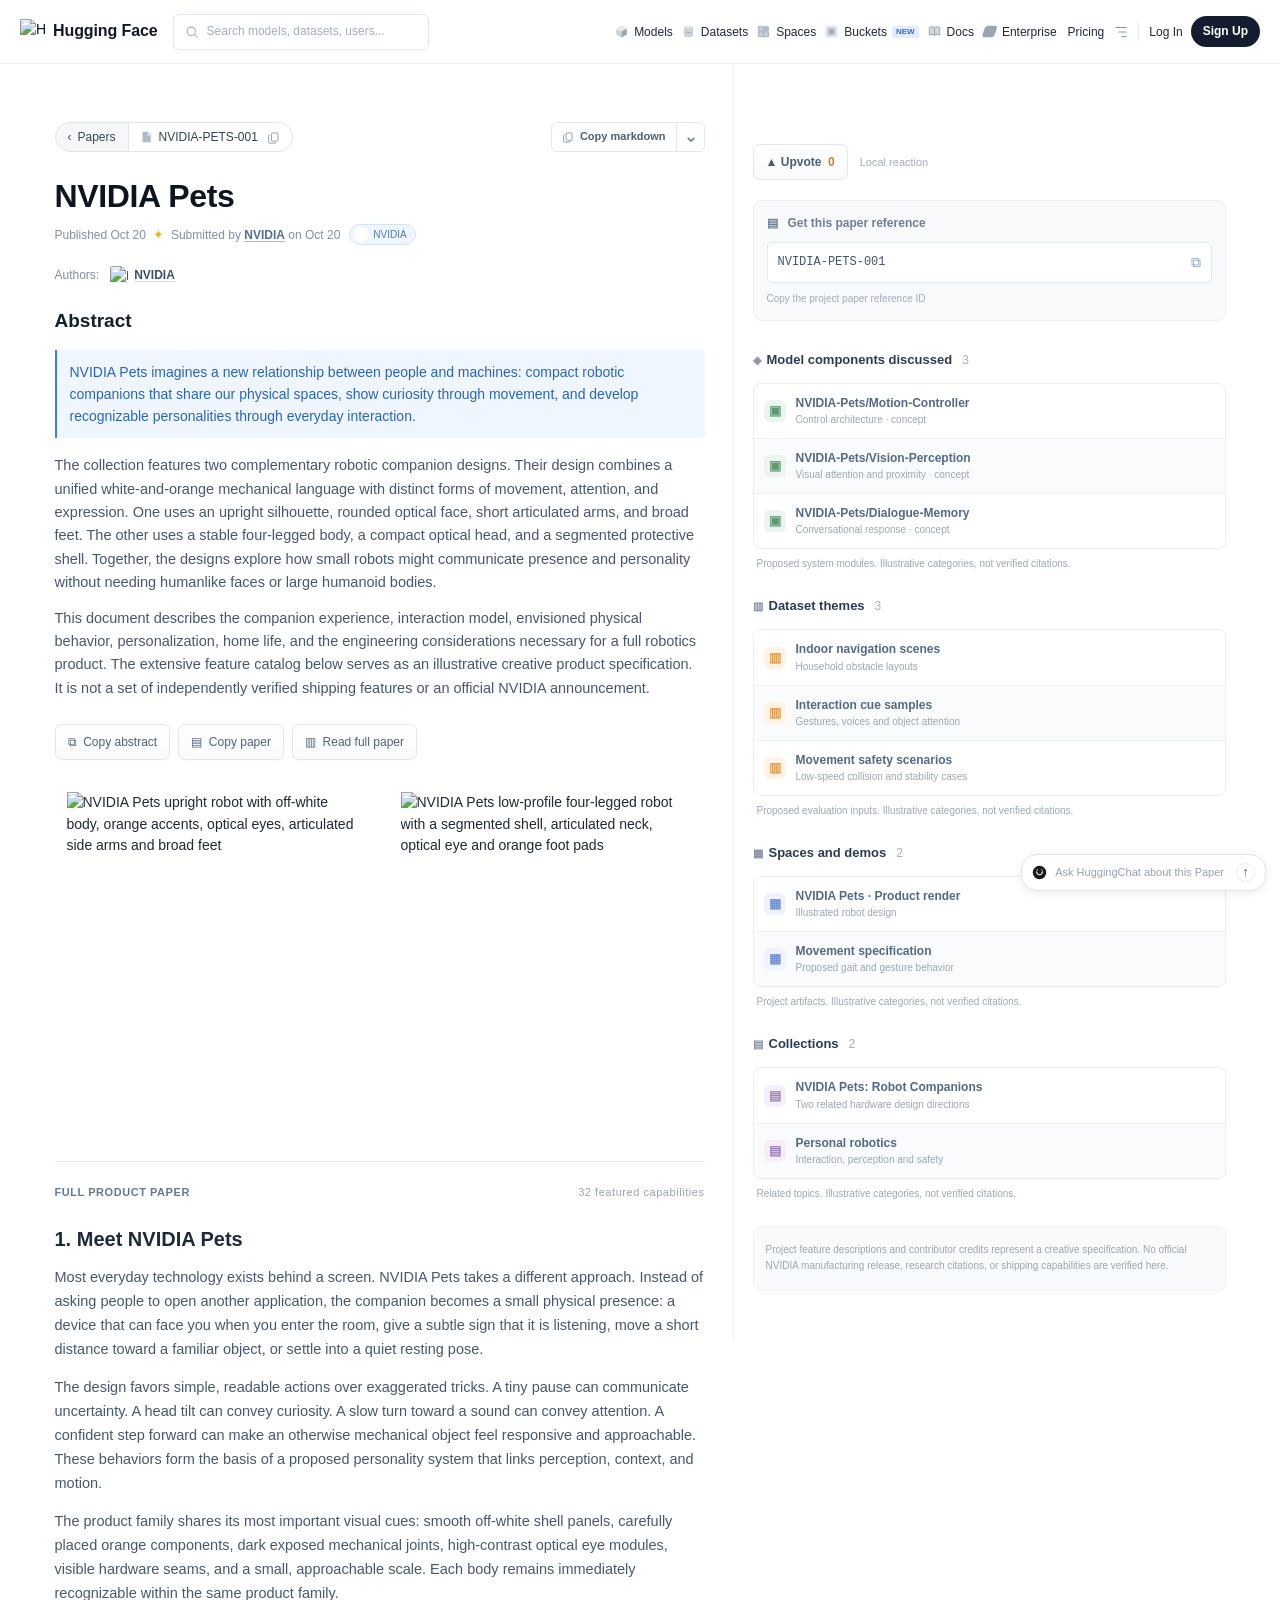
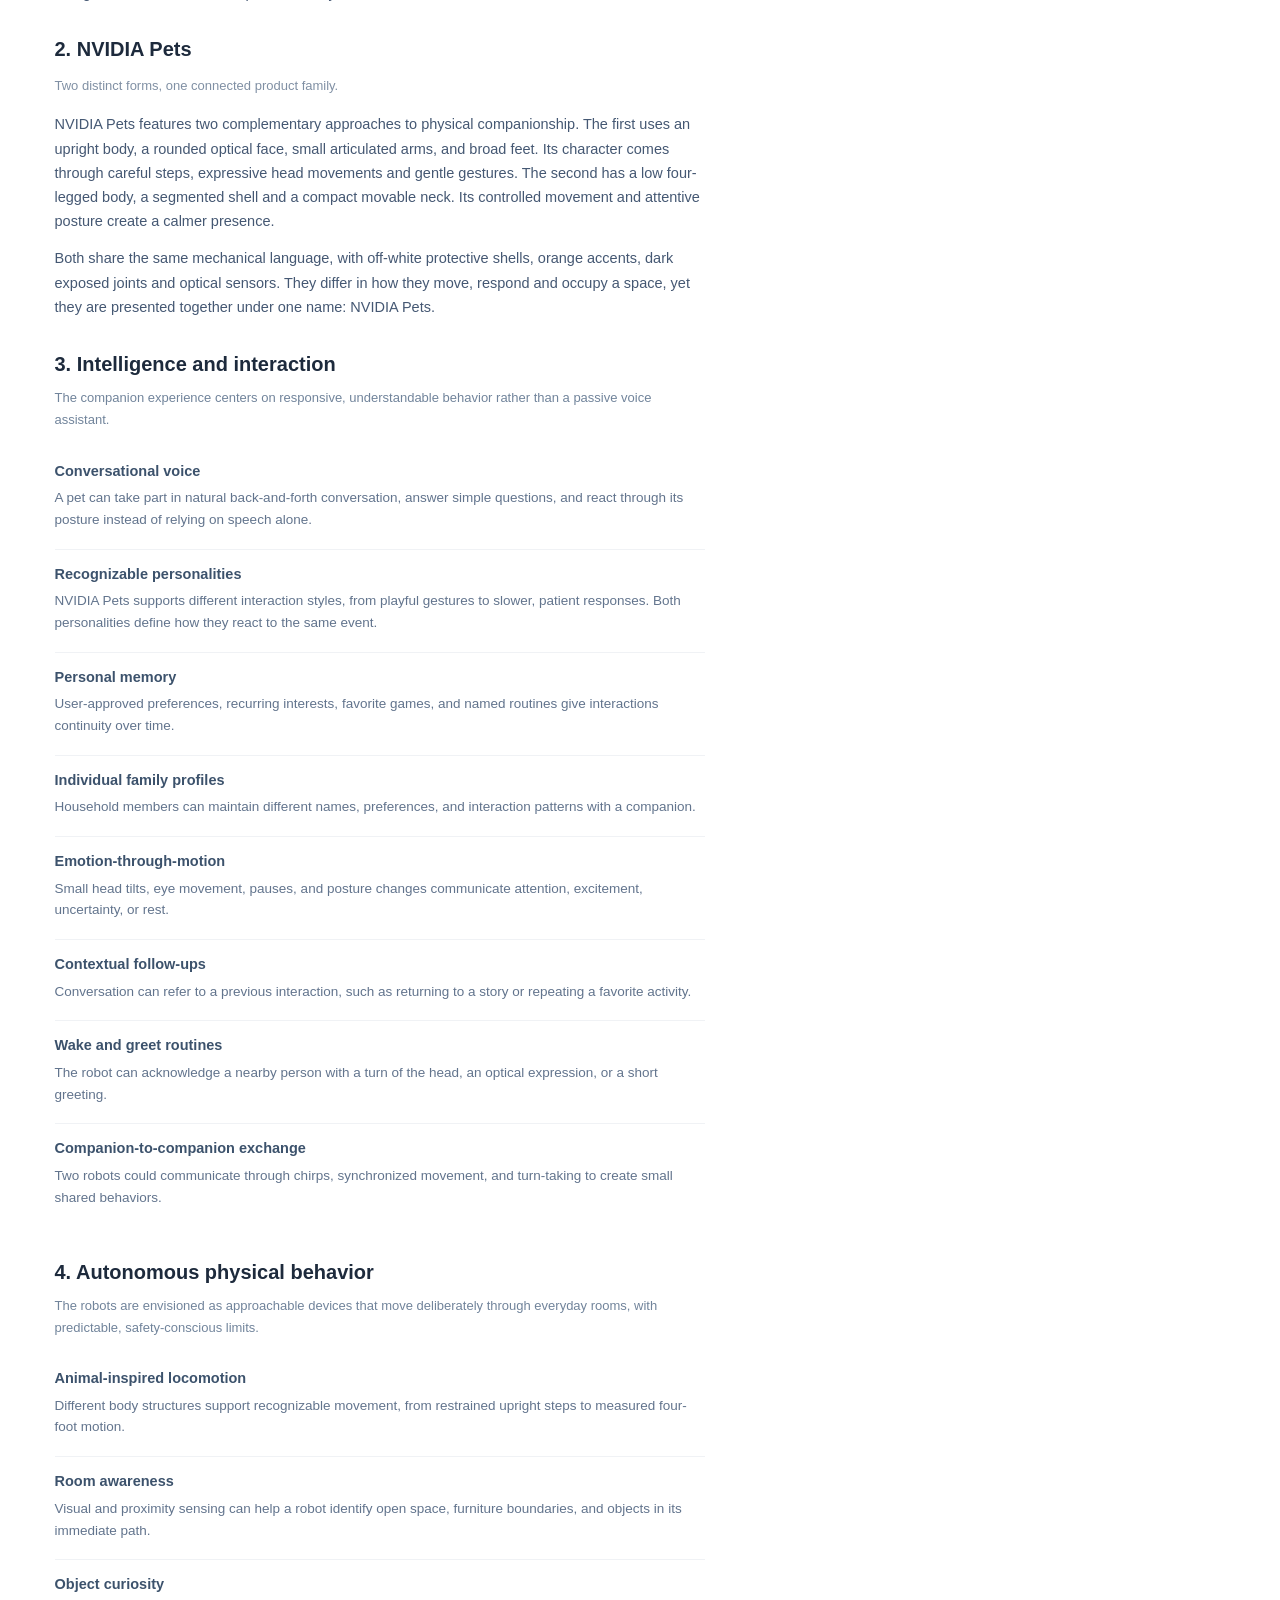
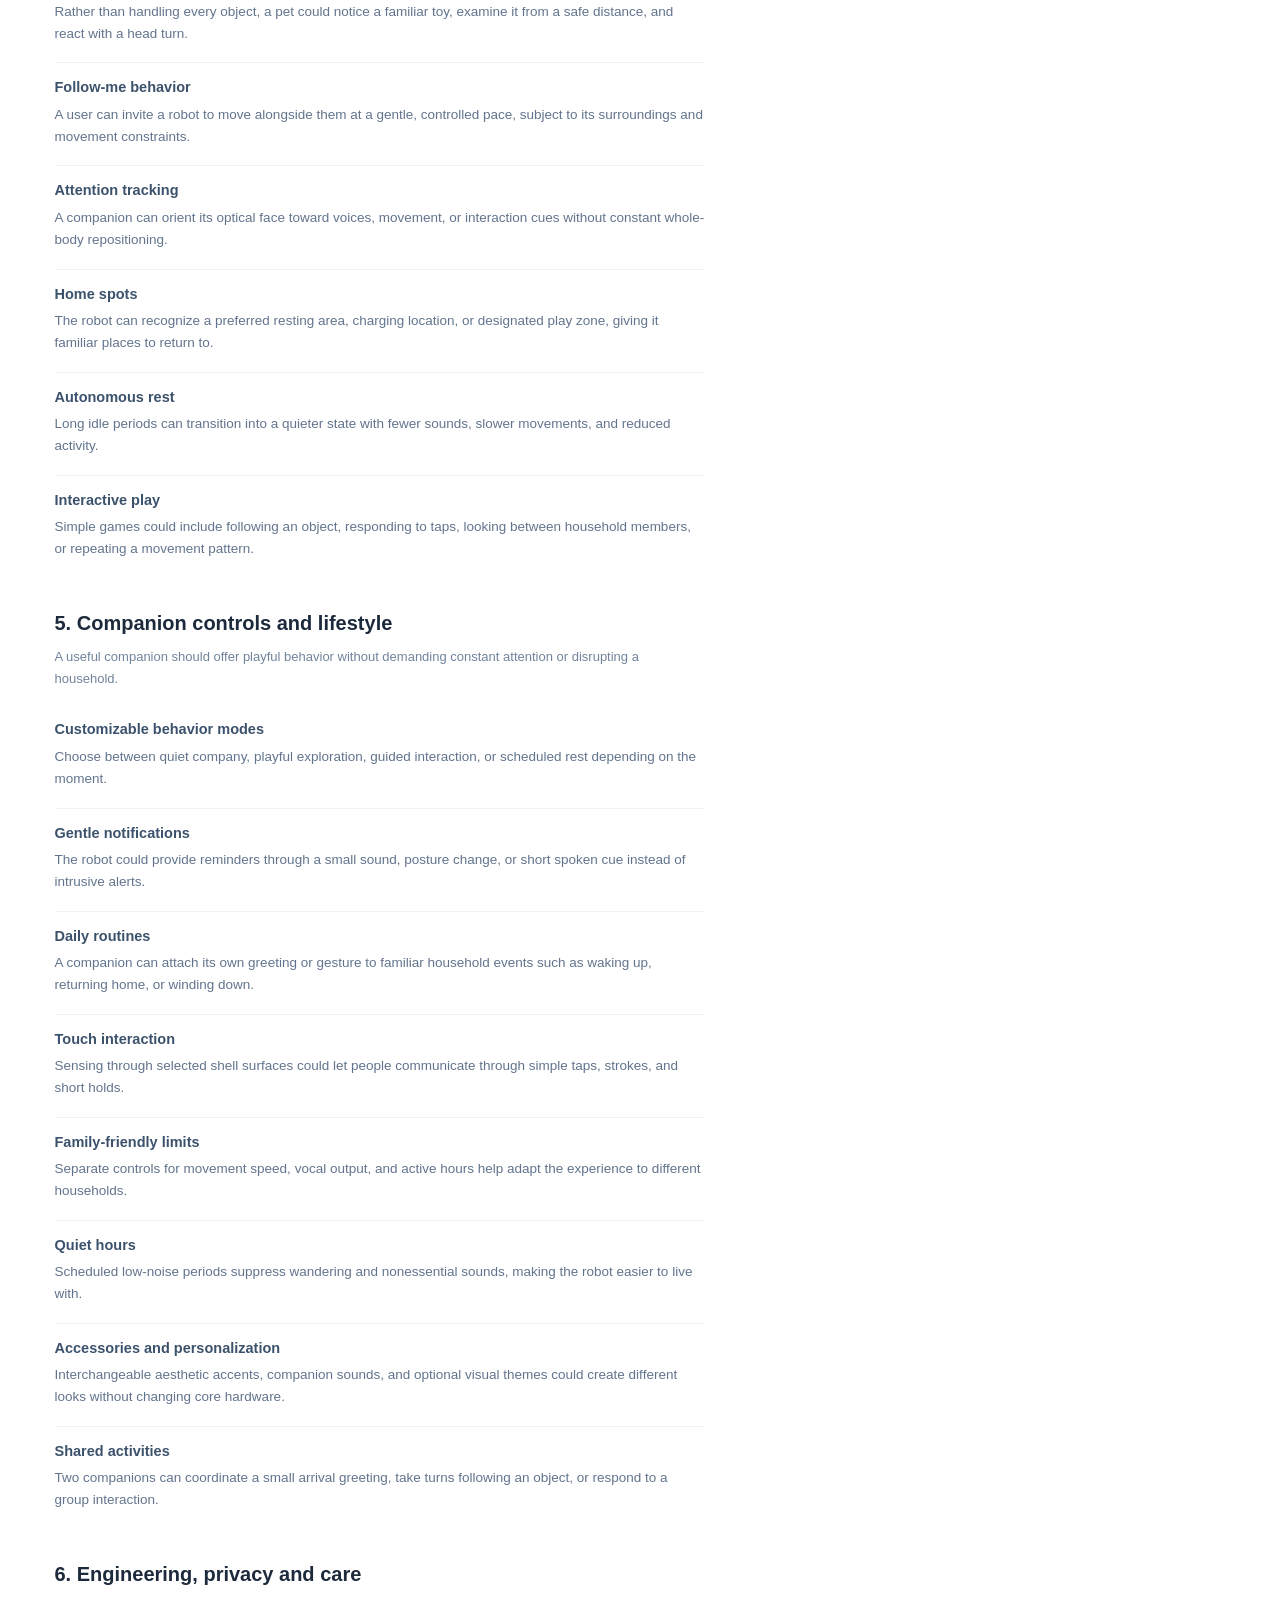
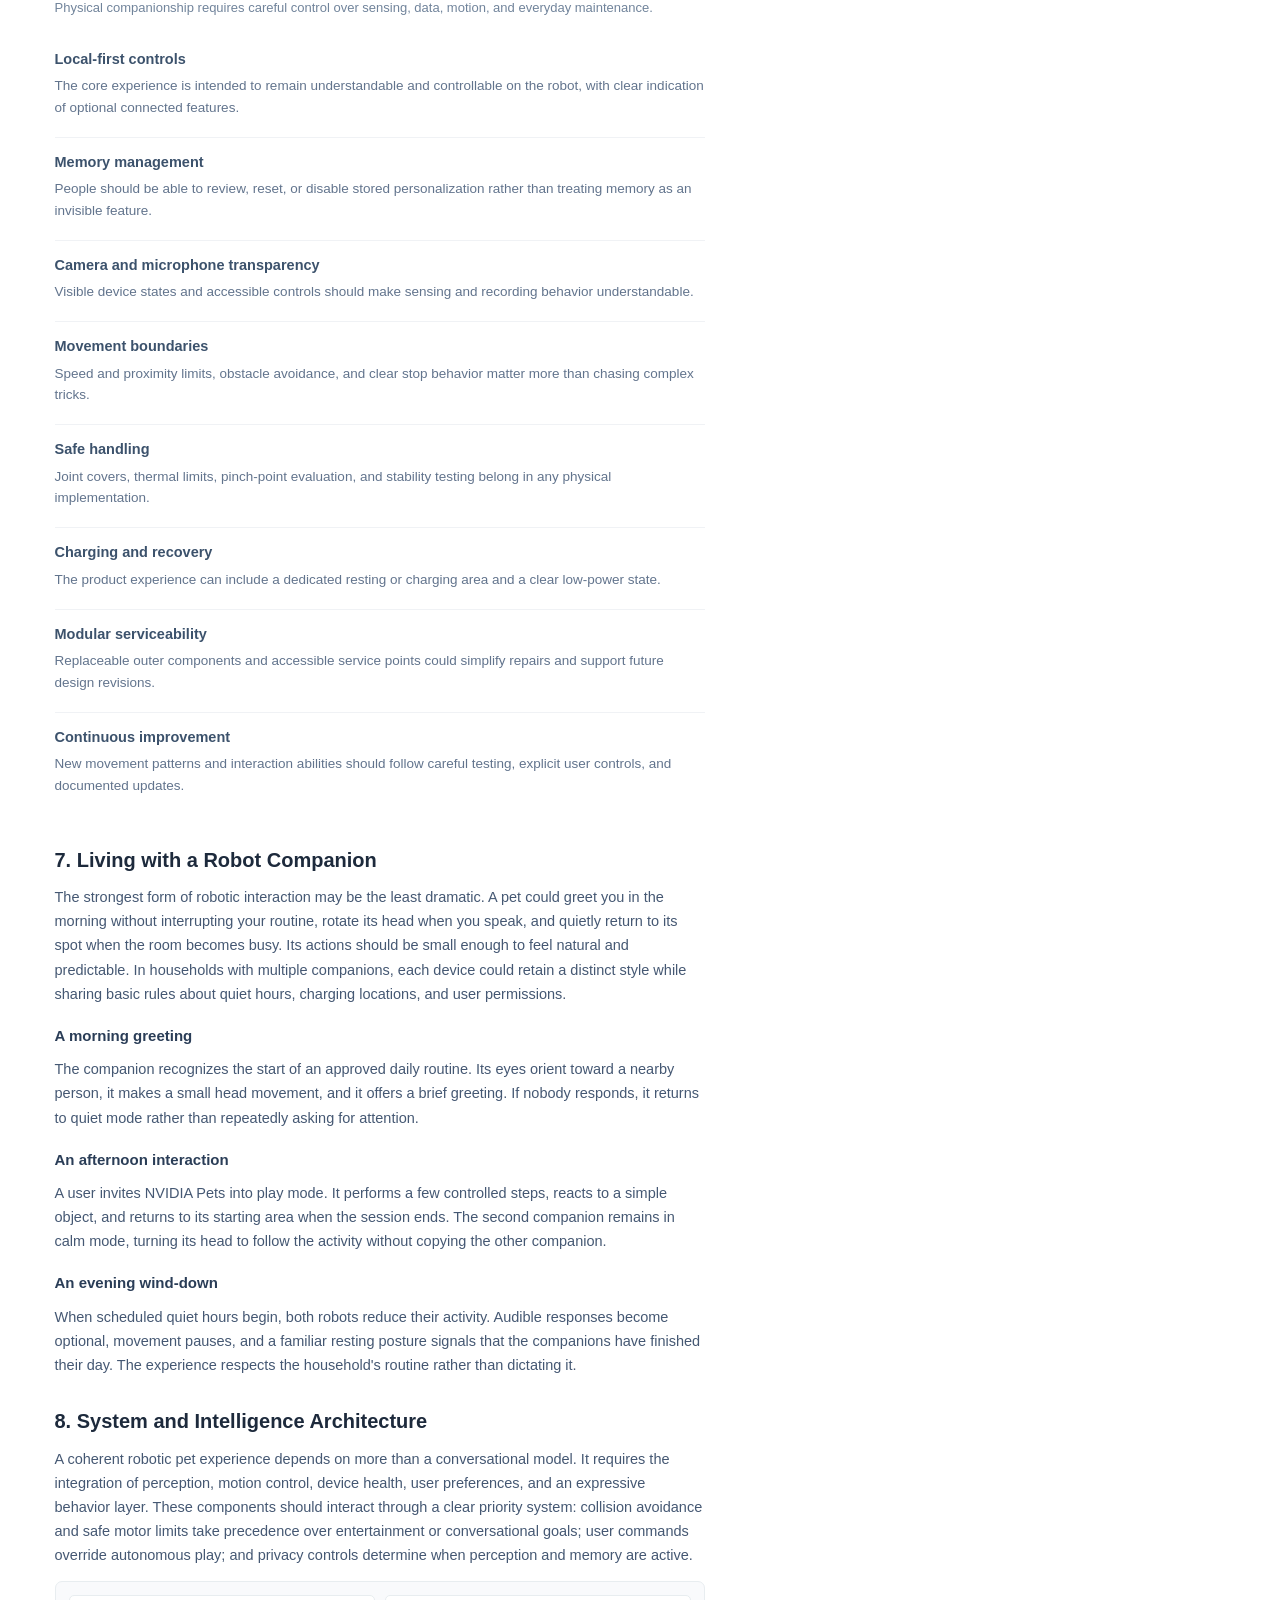
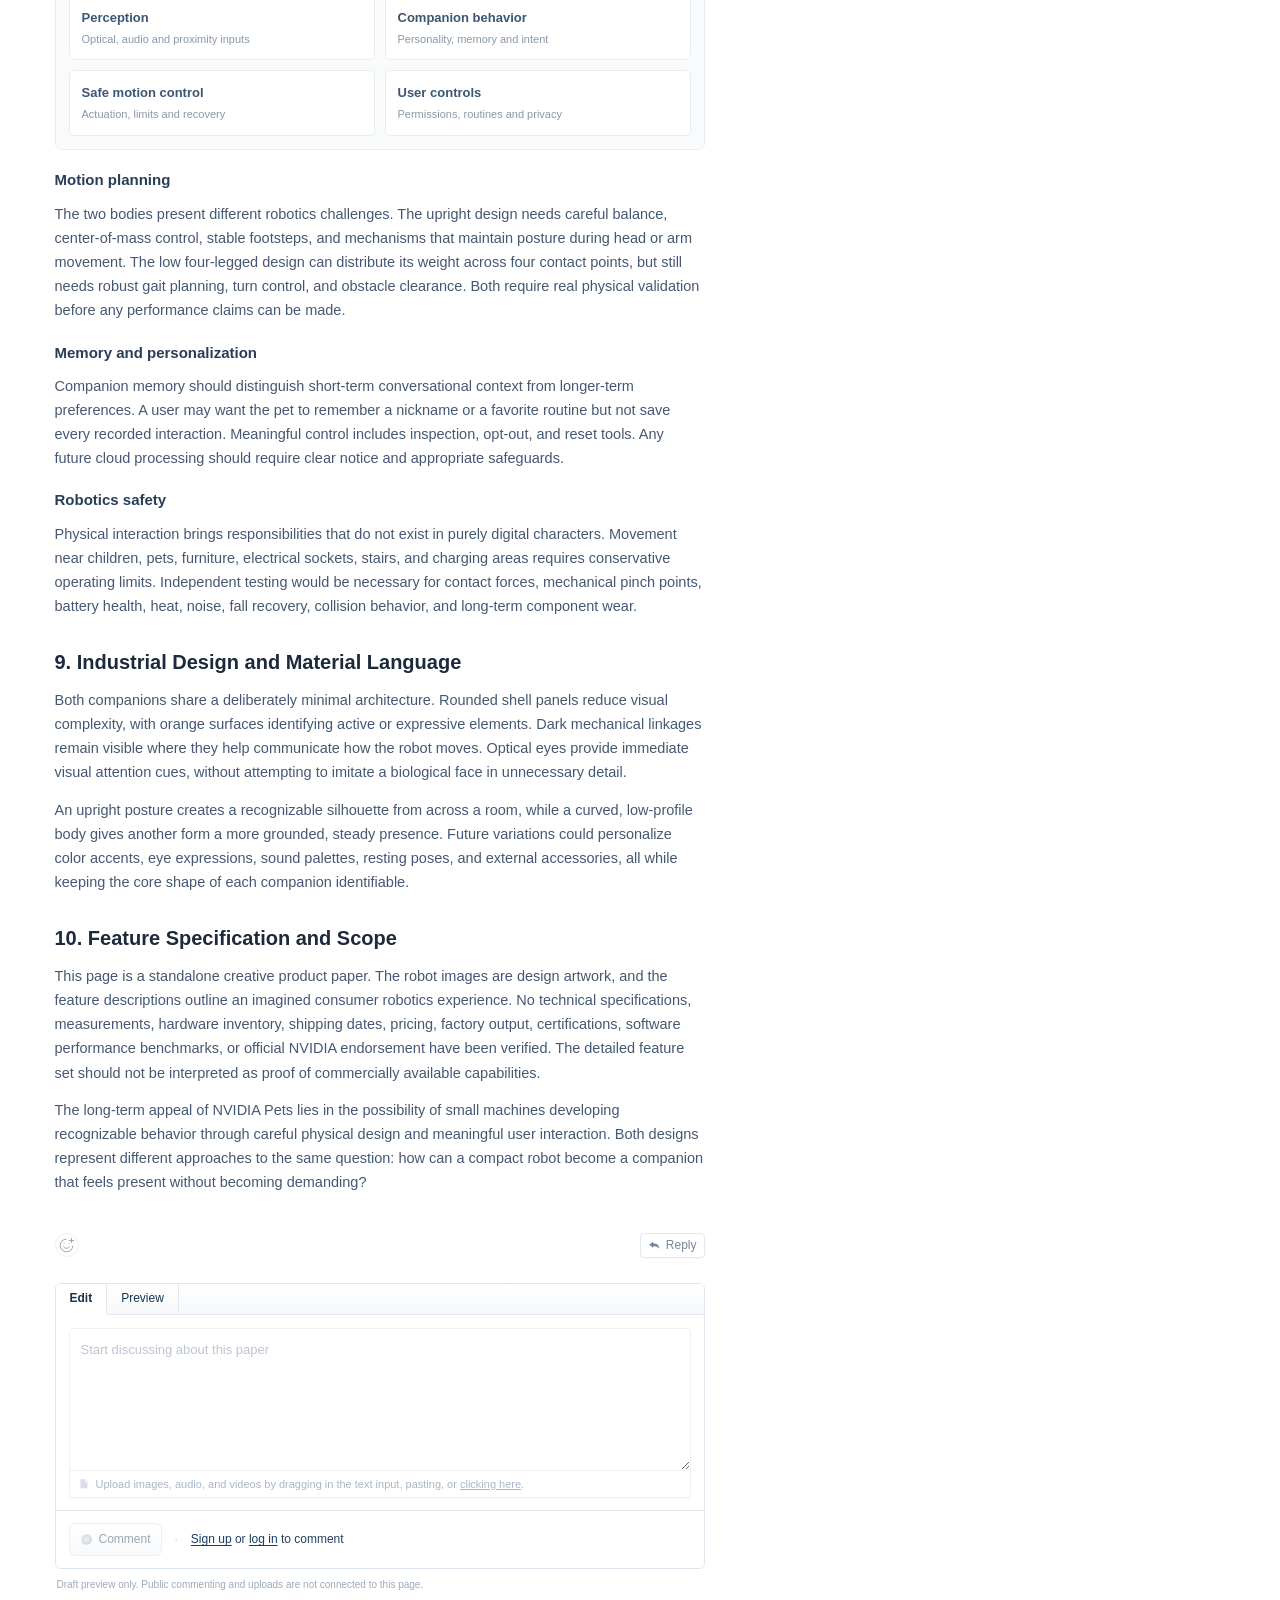
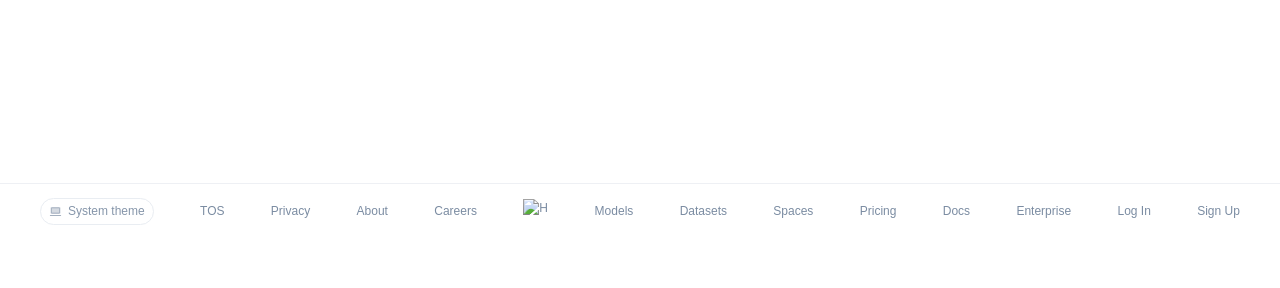
==== commit 667d225c: "Use supplied transparent PNGs, NVIDIA-only byline, and reference comment/footer layout" ====
--- a/nvidia-pets.html
+++ b/nvidia-pets.html
@@ -3,7 +3,7 @@
 <title>NVIDIA Pets · Papers</title>
 <meta name="description" content="NVIDIA Pets, a long-form paper about robotic companions, their interaction design, mobility, embedded intelligence and safety.">
 <link rel="icon" href="https://huggingface.co/front/assets/huggingface_logo-noborder.svg">
-<link rel="stylesheet" href="./papers/nvidia-pets.css"><script defer src="./papers/nvidia-pets-ui.js"></script>
+<link rel="stylesheet" href="/papers/nvidia-pets.css"><link rel="stylesheet" href="/papers/nvidia-pets-finish.css?v=png-footer-1"><script defer src="/papers/nvidia-pets-ui.js?v=png-footer-1"></script>
 </head>
 <body class="hf-papers-page">
 <header class="hf-topbar"><div class="hf-topbar-inner"><div class="hf-brand"><img src="https://huggingface.co/front/assets/huggingface_logo-noborder.svg" alt="Hugging Face"><strong>Hugging Face</strong></div><div class="hf-search"><svg viewBox="0 0 24 24" width="14" height="14" fill="none" stroke="currentColor" stroke-width="1.8" aria-hidden="true"><circle cx="10.8" cy="10.8" r="7.2"/><path d="m16.2 16.2 5 5"/></svg><span>Search models, datasets, users...</span></div><nav class="hf-nav" aria-label="Hugging Face page navigation"><span class="hf-nav-item"><svg viewBox="0 0 24 24"><path d="M20.23 7.24 12 12 3.77 7.24a1.98 1.98 0 0 1 .7-.71L11 2.76c.62-.35 1.38-.35 2 0l6.53 3.77c.29.17.53.42.7.71Z" opacity=".25"/><path d="M12 12v9.5a2.09 2.09 0 0 1-.91-.21L4.5 17.48a2 2 0 0 1-1-1.73v-7.5L12 12Z" opacity=".5"/><path d="M20.5 8.25v7.5a2 2 0 0 1-1 1.73L12.88 21.3c-.28.13-.58.2-.88.2V12l8.23-4.76c.18.31.27.66.27 1.01Z"/></svg><span>Models</span></span><span class="hf-nav-item"><svg viewBox="0 0 25 25"><ellipse cx="12.5" cy="5" rx="7.5" ry="2" opacity=".25"/><path d="M5 13c0 1.1 3.36 2 7.5 2s7.5-.9 7.5-2v7c0 1.1-3.36 2-7.5 2S5 21.1 5 20v-7Zm0-8c0 1.1 3.36 2 7.5 2S20 6.1 20 5v6.5c0 1.1-3.36 2-7.5 2S5 12.6 5 11.5V5Z" opacity=".5"/><path d="M5.23 12C6.07 12.87 9.01 13.5 12.5 13.5s6.43-.63 7.27-1.5c.15.16.23.83.23 1 0 1.1-3.36 2-7.5 2S5 14.1 5 13c0-.17.08-.84.23-1Z"/></svg><span>Datasets</span></span><span class="hf-nav-item"><svg viewBox="0 0 25 25"><path d="M6 14.7v4.3h4.3v-4.3H6Zm8.7 0V19H19v-4.3h-4.3ZM6 6v4.3h4.3V6H6Z" opacity=".5"/><path d="M3 4.9C3 3.85 3.85 3 4.9 3h6.5c.9 0 1.64.6 1.86 1.42a5.17 5.17 0 0 1 7.31 7.3c.83.22 1.43.97 1.43 1.85v6.51c0 1.05-.86 1.92-1.92 1.92H4.92A1.92 1.92 0 0 1 3 20.08V4.9Zm3 1.1v4.3h4.3V6H6Zm0 13h4.3v-4.3H6V19Zm8.7 0H19v-4.3h-4.3V19Zm0-10.83a2.16 2.16 0 1 1 4.31 0 2.16 2.16 0 0 1-4.3 0Z" opacity=".75"/></svg><span>Spaces</span></span><span class="hf-nav-item"><svg viewBox="0 0 48 48"><rect x="4" y="4" width="40" height="40" rx="8" opacity=".25"/><rect x="11" y="11" width="26" height="26" rx="6" opacity=".5"/><rect x="18" y="18" width="12" height="12" rx="3"/></svg><span>Buckets</span><span class="hf-new-pill">NEW</span></span><span class="hf-nav-item"><svg viewBox="0 0 16 16"><path d="M2.3 3.7V12l.1.6c2.1-1.4 3.7-1.2 5.6-.15 1.9-1.05 3.4-1.25 5.6.15V3.7c-2.6-1.5-4.1-1.4-5.6-.25-1.6-1.15-3.3-1.25-5.7.25Z" opacity=".45"/><path d="M8 3.1v9.2M2.4 3.7c2.5-1.1 3.7-.8 5.6.1 1.9-.9 3.1-1.2 5.6-.1v7.9c-2.1-1-3.7-.7-5.6.6-1.9-1.3-3.4-1.6-5.6-.6V3.7Z" stroke="currentColor" fill="none" stroke-width="1"/></svg><span>Docs</span></span><span class="hf-nav-item"><svg viewBox="0 0 12 12"><path d="M4.9 1.35a3.16 3.16 0 0 0-2.8 2.07L.37 8.58C0 9.71.7 10.65 1.86 10.65H7.3a3.2 3.2 0 0 0 2.84-2.07l1.67-5.16c.36-1.13-.3-2.07-1.46-2.07H4.91Zm.4 2.07L3.57 8.47h3.57l.36-1.12H5.4l.28-.91h1.75l.4-1.1H6.07l.3-.83h2l.36-1.1H5.27h.04Z"/></svg><span>Enterprise</span></span><span class="hf-nav-item hf-pricing">Pricing</span><span class="hf-nav-item hf-menu-icon" aria-label="More navigation"><svg viewBox="0 0 24 24"><path d="M5 6h14M9 12h10M13 18h6" fill="none" stroke="currentColor" stroke-width="1.6" stroke-linecap="round"/></svg></span><span class="hf-nav-divider"></span><span class="hf-nav-item hf-login">Log In</span><span class="hf-sign-up">Sign Up</span></nav></div></header>
@@ -20,10 +20,10 @@
   <h1>NVIDIA Pets</h1>
   <div class="hf-published">
    <span>Published Oct 20</span><span class="hf-meta-star" aria-hidden="true">✦</span>
-   <span>Submitted by <a class="hf-submitter" href="./nvidia.html">NVIDIA</a> on Oct 20</span>
-   <a class="hf-nvidia-tag" href="./nvidia.html" aria-label="View NVIDIA profile"><img src="https://cdn-avatars.huggingface.co/v1/production/uploads/65df9200dc3292a8983e5017/Vs5FPVCH-VZBipV3qKTuy.png" alt="" width="15" height="15"><span>NVIDIA</span></a>
+   <span>Submitted by <a class="hf-submitter" href="/nvidia.html">NVIDIA</a> on Oct 20</span>
+   <a class="hf-nvidia-tag" href="/nvidia.html" aria-label="View NVIDIA profile"><img src="https://cdn-avatars.huggingface.co/v1/production/uploads/65df9200dc3292a8983e5017/Vs5FPVCH-VZBipV3qKTuy.png" alt="" width="15" height="15"><span>NVIDIA</span></a>
   </div>
-  <div class="hf-authors"><span class="hf-authors-label">Authors:</span><span class="hf-author-credits"><a href="./nvidia.html" class="hf-author-name"><i class="hf-dot hf-dot-green" aria-hidden="true"></i>NVIDIA</a><span class="hf-author-name"><i class="hf-dot hf-dot-pink" aria-hidden="true"></i>John Moreti</span></span></div>
+  <div class="hf-authors"><span class="hf-authors-label">Authors:</span><span class="hf-author-credits"><a href="/nvidia.html" class="hf-author-name hf-author-brand"><img class="hf-author-avatar" src="https://cdn-avatars.huggingface.co/v1/production/uploads/65df9200dc3292a8983e5017/Vs5FPVCH-VZBipV3qKTuy.png" alt="NVIDIA logo" width="18" height="18"><span>NVIDIA</span></a></span></div>
  </div>
  <section id="abstract" class="paper-section hf-abstract"><h2>Abstract</h2><div class="abstract-highlight">NVIDIA Pets imagines a new relationship between people and machines: compact robotic companions that share our physical spaces, show curiosity through movement, and develop recognizable personalities through everyday interaction.</div>
 <p>The collection features two complementary robotic companion designs. Their design combines a unified white-and-orange mechanical language with distinct forms of movement, attention, and expression. One uses an upright silhouette, rounded optical face, short articulated arms, and broad feet. The other uses a stable four-legged body, a compact optical head, and a segmented protective shell. Together, the designs explore how small robots might communicate presence and personality without needing humanlike faces or large humanoid bodies.</p>
@@ -34,15 +34,14 @@
    <button type="button" class="hf-action" data-scroll="paper-details">▥ &nbsp;Read full paper</button>
   </div>
   <section class="hf-media-preview" aria-label="NVIDIA Pets product images"><div class="model-pictures">
-  <figure class="paper-figure"><img src="./nvidia-pets/assets/robot-penguin.webp" alt="NVIDIA Pets upright robot with off-white body, orange accents, optical eyes, articulated side arms and broad feet"></figure>
-  <figure class="paper-figure"><img src="./nvidia-pets/assets/robot-turtle.webp" alt="NVIDIA Pets low-profile four-legged robot with a segmented shell, articulated neck, optical eye and orange foot pads"></figure>
+  <figure class="paper-figure"><img src="https://d2ol7oe51mr4n9.cloudfront.net/user_3DFeZk0LqgiFcue7STVOyiCo13m/7cd6ced6-5530-43a5-ad5e-f7614b0178b0.png" width="1254" height="1254" decoding="async" alt="NVIDIA Pets upright robot with off-white body, orange accents, optical eyes, articulated side arms and broad feet"></figure>
+  <figure class="paper-figure"><img src="https://d2ol7oe51mr4n9.cloudfront.net/user_3DFeZk0LqgiFcue7STVOyiCo13m/05e87a2d-e0e6-40ac-8552-7dfd28c3b117.png" width="1254" height="1254" decoding="async" alt="NVIDIA Pets low-profile four-legged robot with a segmented shell, articulated neck, optical eye and orange foot pads"></figure>
  </div></section>
   <div class="hf-paper-longform" id="paper-details"><div class="hf-longform-label"><span>FULL PRODUCT PAPER</span><span>32 featured capabilities</span></div><section class="paper-section" id="identity"><h2>1. Meet NVIDIA Pets</h2>
 <p>Most everyday technology exists behind a screen. NVIDIA Pets takes a different approach. Instead of asking people to open another application, the companion becomes a small physical presence: a device that can face you when you enter the room, give a subtle sign that it is listening, move a short distance toward a familiar object, or settle into a quiet resting pose.</p>
 <p>The design favors simple, readable actions over exaggerated tricks. A tiny pause can communicate uncertainty. A head tilt can convey curiosity. A slow turn toward a sound can convey attention. A confident step forward can make an otherwise mechanical object feel responsive and approachable. These behaviors form the basis of a proposed personality system that links perception, context, and motion.</p>
 <p>The product family shares its most important visual cues: smooth off-white shell panels, carefully placed orange components, dark exposed mechanical joints, high-contrast optical eye modules, visible hardware seams, and a small, approachable scale. Each body remains immediately recognizable within the same product family.</p></section>
 <section class="companion-section" id="nvidia-pets"><div class="chapter-title"><h2>2. NVIDIA Pets</h2><p>Two distinct forms, one connected product family.</p></div>
- 
  <p>NVIDIA Pets features two complementary approaches to physical companionship. The first uses an upright body, a rounded optical face, small articulated arms, and broad feet. Its character comes through careful steps, expressive head movements and gentle gestures. The second has a low four-legged body, a segmented shell and a compact movable neck. Its controlled movement and attentive posture create a calmer presence.</p>
  <p>Both share the same mechanical language, with off-white protective shells, orange accents, dark exposed joints and optical sensors. They differ in how they move, respond and occupy a space, yet they are presented together under one name: NVIDIA Pets.</p>
  </section>
@@ -66,7 +65,27 @@
 <p>The long-term appeal of NVIDIA Pets lies in the possibility of small machines developing recognizable behavior through careful physical design and meaningful user interaction. Both designs represent different approaches to the same question: how can a compact robot become a companion that feels present without becoming demanding?</p>
 </section>
 </div>
+<section class="paper-bottom-discussion" id="paper-discussion" aria-label="Discuss this paper">
+ <div class="paper-reply-toolbar"><span class="paper-reaction" aria-hidden="true"><svg viewBox="0 0 24 24" width="17" height="17" fill="none" stroke="currentColor" stroke-width="1.3"><path d="M21 12a9 9 0 1 1-9-9"/><path d="M8 14s1.5 2 4 2 4-2 4-2M8.5 9h.01M15.5 9h.01M19 2v6M16 5h6" stroke-linecap="round"/></svg></span><button class="paper-reply-button" id="paperReply" type="button"><svg viewBox="0 0 20 20" width="13" height="13" aria-hidden="true"><path fill="currentColor" d="M8 4 2 9l6 5v-3c4.3 0 6.7.8 9 4 0-6.5-3.4-8-9-8V4Z"/></svg>Reply</button></div>
+ <div class="paper-comment-box">
+  <div class="paper-editor-tabs" role="tablist" aria-label="Comment editor"><button type="button" id="commentEditTab" role="tab" aria-selected="true" aria-controls="commentEditPanel" tabindex="0">Edit</button><button type="button" id="commentPreviewTab" role="tab" aria-selected="false" aria-controls="commentPreviewPanel" tabindex="-1">Preview</button></div>
+  <div class="paper-editor-body">
+   <div id="commentEditPanel" role="tabpanel" aria-labelledby="commentEditTab"><textarea id="paperDraft" name="comment" rows="6" maxlength="6000" aria-label="Comment draft" aria-describedby="paperDraftHint" placeholder="Start discussing about this paper"></textarea></div>
+   <div id="commentPreviewPanel" role="tabpanel" aria-labelledby="commentPreviewTab" class="paper-comment-preview" hidden><p class="paper-preview-empty">Nothing to preview yet.</p></div>
+   <div class="paper-upload-hint" title="File uploads require an authenticated discussion service"><svg viewBox="0 0 20 20" width="12" height="12" aria-hidden="true"><path fill="currentColor" d="M4 2h8l4 4v11H4V2Zm8 1v4h4M6 13l3-3 2 2 2-1 2 4H6v-2Z" opacity=".45"/></svg><span>Upload images, audio, and videos by dragging in the text input, pasting, or <button type="button" disabled>clicking here</button>.</span></div>
+  </div>
+  <div class="paper-comment-actions"><button class="paper-comment-submit" type="button" disabled title="Public comment posting is not connected on this page"><svg viewBox="0 0 20 20" width="13" height="13" aria-hidden="true"><path fill="currentColor" d="M10 2a8 8 0 0 0-6 13l-.8 3L7 17a8 8 0 1 0 3-15Zm-4 5h8v1H6V7Zm0 3h8v1H6v-1Zm0 3h5v1H6v-1Z" opacity=".35"/></svg>Comment</button><span class="paper-action-separator">·</span><span><a href="https://huggingface.co/join" target="_blank" rel="noopener noreferrer">Sign up</a> or <a href="https://huggingface.co/login" target="_blank" rel="noopener noreferrer">log in</a> to comment</span></div>
+ </div>
+ <p class="paper-draft-hint" id="paperDraftHint">Draft preview only. Public commenting and uploads are not connected to this page.</p>
+</section>
  </main>
  <aside class="hf-paper-side"><div class="hf-upvote-row"><button type="button" class="hf-action hf-upvote" id="upvotePaper" aria-pressed="false">▲ Upvote &nbsp;<span id="upvoteCount">0</span></button><div class="hf-support-text">Local reaction</div></div><div class="hf-agent-panel"><div class="hf-agent-heading">▤ &nbsp; Get this paper reference</div><button id="copyPaperRef" class="hf-agent-reference" type="button"><code>NVIDIA-PETS-001</code><span>⧉</span></button><div class="hf-agent-note">Copy the project paper reference ID</div></div><div class="hf-citation-section hf-filled-section"><h3><span class="hf-section-icon">◈</span> Model components discussed <small>3</small></h3><div class="hf-linked-items"><div class="hf-linked-row"><span class="hf-linked-icon hf-linked-models">▣</span><div class="hf-linked-details"><b>NVIDIA-Pets/Motion-Controller</b><small>Control architecture · concept</small></div></div><div class="hf-linked-row"><span class="hf-linked-icon hf-linked-models">▣</span><div class="hf-linked-details"><b>NVIDIA-Pets/Vision-Perception</b><small>Visual attention and proximity · concept</small></div></div><div class="hf-linked-row"><span class="hf-linked-icon hf-linked-models">▣</span><div class="hf-linked-details"><b>NVIDIA-Pets/Dialogue-Memory</b><small>Conversational response · concept</small></div></div></div><p>Proposed system modules. Illustrative categories, not verified citations.</p></div><div class="hf-citation-section hf-filled-section"><h3><span class="hf-section-icon">▥</span> Dataset themes <small>3</small></h3><div class="hf-linked-items"><div class="hf-linked-row"><span class="hf-linked-icon hf-linked-datasets">▥</span><div class="hf-linked-details"><b>Indoor navigation scenes</b><small>Household obstacle layouts</small></div></div><div class="hf-linked-row"><span class="hf-linked-icon hf-linked-datasets">▥</span><div class="hf-linked-details"><b>Interaction cue samples</b><small>Gestures, voices and object attention</small></div></div><div class="hf-linked-row"><span class="hf-linked-icon hf-linked-datasets">▥</span><div class="hf-linked-details"><b>Movement safety scenarios</b><small>Low-speed collision and stability cases</small></div></div></div><p>Proposed evaluation inputs. Illustrative categories, not verified citations.</p></div><div class="hf-citation-section hf-filled-section"><h3><span class="hf-section-icon">▦</span> Spaces and demos <small>2</small></h3><div class="hf-linked-items"><div class="hf-linked-row"><span class="hf-linked-icon hf-linked-spaces">▦</span><div class="hf-linked-details"><b>NVIDIA Pets · Product render</b><small>Illustrated robot design</small></div></div><div class="hf-linked-row"><span class="hf-linked-icon hf-linked-spaces">▦</span><div class="hf-linked-details"><b>Movement specification</b><small>Proposed gait and gesture behavior</small></div></div></div><p>Project artifacts. Illustrative categories, not verified citations.</p></div><div class="hf-citation-section hf-filled-section"><h3><span class="hf-section-icon">▤</span> Collections <small>2</small></h3><div class="hf-linked-items"><div class="hf-linked-row"><span class="hf-linked-icon hf-linked-collections">▤</span><div class="hf-linked-details"><b>NVIDIA Pets: Robot Companions</b><small>Two related hardware design directions</small></div></div><div class="hf-linked-row"><span class="hf-linked-icon hf-linked-collections">▤</span><div class="hf-linked-details"><b>Personal robotics</b><small>Interaction, perception and safety</small></div></div></div><p>Related topics. Illustrative categories, not verified citations.</p></div><div class="hf-source-note">Project feature descriptions and contributor credits represent a creative specification. No official NVIDIA manufacturing release, research citations, or shipping capabilities are verified here.</div></aside>
 </div>
+<footer class="paper-site-footer"><nav class="paper-footer-inner" aria-label="Footer navigation">
+ <div class="paper-theme-control"><button type="button" id="paperThemeButton" class="paper-theme-button" aria-expanded="false" aria-controls="paperThemeMenu"><svg viewBox="0 0 32 32" width="13" height="13" aria-hidden="true"><path d="M29 25H3a1 1 0 1 0 0 2h26a1 1 0 1 0 0-2Z" fill="currentColor"/><rect x="4" y="5" width="24" height="17" rx="2" fill="currentColor" opacity=".35"/><rect x="6" y="7" width="20" height="13" rx="1" fill="none" stroke="currentColor" stroke-width="1.4"/></svg><span id="paperThemeLabel">System theme</span></button><div id="paperThemeMenu" class="paper-theme-menu" hidden><button type="button" data-theme-choice="system">System theme</button><button type="button" data-theme-choice="light">Light theme</button><button type="button" data-theme-choice="dark">Dark theme</button></div></div>
+ <a href="https://huggingface.co/terms-of-service" target="_blank" rel="noopener noreferrer">TOS</a><a href="https://huggingface.co/privacy" target="_blank" rel="noopener noreferrer">Privacy</a><a href="https://huggingface.co/huggingface" target="_blank" rel="noopener noreferrer">About</a><a href="https://apply.workable.com/huggingface/" target="_blank" rel="noopener noreferrer">Careers</a>
+ <a class="paper-footer-brand" href="/index.html" aria-label="Hugging Face home"><img src="https://huggingface.co/front/assets/huggingface_logo-noborder.svg" alt="Hugging Face" width="25" height="25"></a>
+ <a href="https://huggingface.co/models" target="_blank" rel="noopener noreferrer">Models</a><a href="https://huggingface.co/datasets" target="_blank" rel="noopener noreferrer">Datasets</a><a href="https://huggingface.co/spaces" target="_blank" rel="noopener noreferrer">Spaces</a><a href="https://huggingface.co/pricing" target="_blank" rel="noopener noreferrer">Pricing</a><a href="https://huggingface.co/docs" target="_blank" rel="noopener noreferrer">Docs</a><a href="https://huggingface.co/enterprise" target="_blank" rel="noopener noreferrer">Enterprise</a><a href="https://huggingface.co/login" target="_blank" rel="noopener noreferrer">Log In</a><a href="https://huggingface.co/join" target="_blank" rel="noopener noreferrer">Sign Up</a>
+</nav></footer>
+<a class="paper-chat-shortcut" href="https://huggingface.co/chat/" target="_blank" rel="noopener noreferrer" title="Opens HuggingChat. Copy the paper into your chat to ask about it."><svg viewBox="0 0 20 20" width="15" height="15" aria-hidden="true"><circle cx="10" cy="10" r="9" fill="currentColor"/><path d="M6 9c.5 3 2 4 4 4s3.5-1 4-4M7 6.5h.1M13 6.5h.1" stroke="#fff" stroke-width="1.5" fill="none" stroke-linecap="round"/></svg><span>Ask HuggingChat about this Paper</span><span class="paper-chat-arrow" aria-hidden="true">↑</span></a>
 </body></html>
--- a/papers/nvidia-pets-finish.css
+++ b/papers/nvidia-pets-finish.css
@@ -0,0 +1,53 @@
+/* Finish the paper without changing its content or existing layout. */
+.hf-author-credits .hf-author-brand{display:inline-flex;align-items:center;gap:6px;line-height:20px}
+.hf-author-credits .hf-author-avatar{display:block;width:18px;height:18px;object-fit:contain;flex:none;border-radius:2px;background:#fff}
+.hf-media-preview .paper-figure{background:transparent;border:0;box-shadow:none;min-width:0;padding:12px}
+.hf-media-preview .paper-figure img{width:100%;height:320px;max-width:100%;object-fit:contain;mix-blend-mode:normal;background:transparent;filter:none}
+.hf-media-preview .model-pictures{align-items:center;gap:18px}
+.paper-bottom-discussion{margin-top:35px;padding:0 0 26px;scroll-margin-top:24px}
+.paper-reply-toolbar{display:flex;align-items:center;justify-content:space-between;min-height:31px;margin-bottom:22px;color:#9aa8ba}
+.paper-reaction{display:inline-flex;align-items:center;justify-content:center;width:24px;height:24px;border:1px solid #edf0f4;border-radius:50%;color:#91a1b6}
+.paper-reply-button{display:inline-flex;align-items:center;gap:5px;border:1px solid #e3e8f0;border-radius:4px;background:#fff;box-shadow:0 1px 2px #10182808;color:#77869b;font-size:12px;line-height:1;padding:5px 7px}
+.paper-reply-button:hover{background:#f7f9fc;color:#405a7a}
+.paper-comment-box{border:1px solid #dfe5ef;border-radius:6px;overflow:hidden;background:#fff}
+.paper-editor-tabs{display:flex;min-height:31px;background:linear-gradient(#fff,#f6f8fb);border-bottom:1px solid #e4e8ee}
+.paper-editor-tabs button{border:0;border-right:1px solid #e4e8ee;background:transparent;padding:6px 14px;line-height:1.4;color:#17334f;font-size:12px;margin:0}
+.paper-editor-tabs button[aria-selected="true"]{font-weight:600;background:#fff;box-shadow:0 1px 0 #fff}
+.paper-editor-tabs button:focus-visible,.paper-reply-button:focus-visible,.paper-theme-button:focus-visible{outline:2px solid #75a6dd;outline-offset:-2px}
+.paper-editor-body{padding:13px 13px 12px}
+.paper-editor-body [hidden]{display:none!important}
+#paperDraft{display:block;width:100%;height:142px;min-height:142px;resize:vertical;max-height:480px;border:1px solid #edf0f4;border-bottom:0;border-radius:5px 5px 0 0;padding:10px 11px;background:#fff;color:#415772;font-size:13px;line-height:1.65;outline:none;box-sizing:border-box}
+#paperDraft::placeholder{color:#bcc5d2;opacity:1}
+#paperDraft:focus{border-color:#b6cdec;box-shadow:0 0 0 1px #dae7f780}
+.paper-comment-preview{min-height:142px;max-height:480px;overflow:auto;border:1px solid #edf0f4;border-bottom:0;border-radius:5px 5px 0 0;padding:10px 11px;background:#fff;font-size:13px;color:#445873;white-space:pre-wrap;overflow-wrap:anywhere;line-height:1.65}
+.paper-comment-preview p{margin:0 0 7px}.paper-comment-preview code{background:#f1f4f7;border-radius:3px;padding:1px 4px;font-size:12px}.paper-preview-empty{color:#a9b5c5}
+.paper-upload-hint{display:flex;align-items:center;gap:6px;min-height:28px;padding:5px 8px;border:1px solid #edf0f4;border-radius:0 0 5px 5px;box-shadow:0 2px 2px #17202d06;color:#aab6c7;font-size:11px;line-height:1.5;background:#fff}
+.paper-upload-hint svg{flex:none}.paper-upload-hint button{font-size:inherit;color:inherit;background:transparent;padding:0;border:0;text-decoration:underline;cursor:not-allowed}
+.paper-comment-actions{min-height:55px;display:flex;align-items:center;gap:13px;padding:12px 13px;border-top:1px solid #e1e6ed;color:#27405e;font-size:12px;flex-wrap:wrap}
+.paper-comment-submit{display:inline-flex;align-items:center;gap:6px;padding:6px 10px;background:linear-gradient(#fff,#f8f9fb);color:#9ba6b4;border:1px solid #edf0f4;border-radius:6px;font-size:12px;cursor:not-allowed}
+.paper-comment-actions a{color:#163d63;text-decoration:underline;text-underline-offset:2px}.paper-comment-actions a:hover{color:#286ab3}
+.paper-action-separator{color:#bcc4d0}.paper-draft-hint{font-size:10px;color:#9daabb;line-height:1.5;margin:8px 2px 0}
+.paper-site-footer{width:100%;border-top:1px solid #eef0f4;background:#fff;margin-top:100px;padding:0 20px 48px;clear:both}
+.paper-footer-inner{max-width:1200px;margin:0 auto;display:flex;align-items:center;justify-content:space-between;gap:13px;min-height:56px;font-size:12px;flex-wrap:wrap;color:#8492a6}
+.paper-footer-inner>a{color:#7b8ca2;text-decoration:none;white-space:nowrap}.paper-footer-inner>a:hover{text-decoration:underline;color:#506b8e}
+.paper-footer-brand{display:flex;align-items:center;justify-content:center}.paper-footer-brand img{display:block;object-fit:contain}
+.paper-theme-control{position:relative;flex:none}
+.paper-theme-button{display:inline-flex;align-items:center;gap:6px;border:1px solid #e9edf2;padding:4px 8px;border-radius:20px;background:#fff;color:#8696aa;font-size:12px;white-space:nowrap;line-height:1.4}
+.paper-theme-button:hover{background:#faf5ff;border-color:#e5d7f3}
+.paper-theme-menu{position:absolute;bottom:calc(100% + 7px);left:0;z-index:30;min-width:138px;border:1px solid #e2e8f0;border-radius:7px;background:#fff;padding:5px;box-shadow:0 6px 24px #24365014}
+.paper-theme-menu[hidden]{display:none}.paper-theme-menu button{display:block;width:100%;text-align:left;padding:7px 9px;border:0;border-radius:4px;background:transparent;color:#596f8c;font-size:12px;white-space:nowrap}.paper-theme-menu button:hover,.paper-theme-menu button[aria-pressed="true"]{background:#f0f5fc}
+.paper-chat-shortcut{position:fixed;bottom:9px;right:14px;z-index:25;display:flex;align-items:center;gap:8px;max-width:calc(100vw - 28px);background:#fff;border:1px solid #e0e6ee;border-radius:16px;padding:8px 10px;box-shadow:0 2px 8px #293c5917;text-decoration:none;color:#96a2b4;font-size:11px;line-height:1.3}
+.paper-chat-shortcut>svg{color:#141b23;flex:none}.paper-chat-shortcut:hover{color:#536e91;border-color:#c7d5e9}.paper-chat-arrow{display:inline-flex;align-items:center;justify-content:center;width:19px;height:19px;border:1px solid #e7ebf1;border-radius:50%;color:#47617f;font-size:13px;margin-left:4px;flex:none}
+html[data-paper-theme="dark"]{color-scheme:dark;background:#111827;color:#d5ddec}
+html[data-paper-theme="dark"] body,html[data-paper-theme="dark"] .hf-topbar,html[data-paper-theme="dark"] .paper-site-footer{background:#111827;color:#d5ddec}
+html[data-paper-theme="dark"] .hf-topbar,html[data-paper-theme="dark"] .paper-site-footer,html[data-paper-theme="dark"] .hf-paper-side,html[data-paper-theme="dark"] .hf-paper-longform{border-color:#293649}
+html[data-paper-theme="dark"] .hf-brand,html[data-paper-theme="dark"] .hf-nav,html[data-paper-theme="dark"] .hf-paper-header h1,html[data-paper-theme="dark"] .hf-abstract h2,html[data-paper-theme="dark"] .hf-paper-longform h2,html[data-paper-theme="dark"] .hf-paper-longform h3,html[data-paper-theme="dark"] .hf-citation-section h3{color:#e0e8f5}
+html[data-paper-theme="dark"] .hf-abstract p,html[data-paper-theme="dark"] .hf-paper-longform p,html[data-paper-theme="dark"] .hf-linked-details b,html[data-paper-theme="dark"] .hf-authors .hf-author-name{color:#bbc9dc}
+html[data-paper-theme="dark"] .hf-abstract .abstract-highlight{background:#192c45;color:#a9d1ff}
+html[data-paper-theme="dark"] .hf-search,html[data-paper-theme="dark"] .hf-doc-chip,html[data-paper-theme="dark"] .hf-crumb-chip,html[data-paper-theme="dark"] .hf-copy,html[data-paper-theme="dark"] .hf-action,html[data-paper-theme="dark"] .hf-agent-panel,html[data-paper-theme="dark"] .hf-agent-reference,html[data-paper-theme="dark"] .hf-linked-row,html[data-paper-theme="dark"] .hf-source-note,html[data-paper-theme="dark"] .paper-comment-box,html[data-paper-theme="dark"] .paper-editor-tabs,html[data-paper-theme="dark"] .paper-upload-hint,html[data-paper-theme="dark"] .paper-comment-preview,html[data-paper-theme="dark"] #paperDraft,html[data-paper-theme="dark"] .paper-comment-submit,html[data-paper-theme="dark"] .paper-reply-button,html[data-paper-theme="dark"] .paper-theme-button,html[data-paper-theme="dark"] .paper-theme-menu,html[data-paper-theme="dark"] .paper-chat-shortcut{background:#182234;border-color:#2c3a4e;color:#b2c2d8}
+html[data-paper-theme="dark"] .paper-editor-tabs button[aria-selected="true"]{background:#24324a;color:#e4ebf7;box-shadow:none}
+html[data-paper-theme="dark"] .paper-editor-tabs button,html[data-paper-theme="dark"] .paper-comment-actions,html[data-paper-theme="dark"] .hf-linked-items,html[data-paper-theme="dark"] .hf-paper-longform .feature-point{border-color:#2c3a4e}
+html[data-paper-theme="dark"] .paper-comment-actions a{color:#a9ccff}
+html[data-paper-theme="dark"] .hf-paper-longform .system-diagram,html[data-paper-theme="dark"] .hf-paper-longform .system-diagram div{background:#182234;border-color:#2c3a4e}
+@media(max-width:850px){.paper-site-footer{margin-top:38px}.paper-footer-inner{justify-content:center;gap:15px 22px;padding:17px 0}.paper-footer-brand{order:3;flex-basis:100%}.paper-bottom-discussion{padding-bottom:10px}}
+@media(max-width:490px){.hf-media-preview .paper-figure{padding:8px}.hf-media-preview .paper-figure img{height:295px}.paper-editor-body{padding:11px}.paper-comment-actions{padding:11px;gap:10px}.paper-upload-hint{align-items:flex-start;font-size:10px}.paper-upload-hint svg{margin-top:2px}.paper-draft-hint{font-size:9px}.paper-footer-inner{font-size:11px;gap:14px 18px}.paper-chat-shortcut{right:10px;bottom:8px;font-size:10px;padding:7px 9px}.paper-theme-button{font-size:11px}.paper-site-footer{padding-left:16px;padding-right:16px}}
